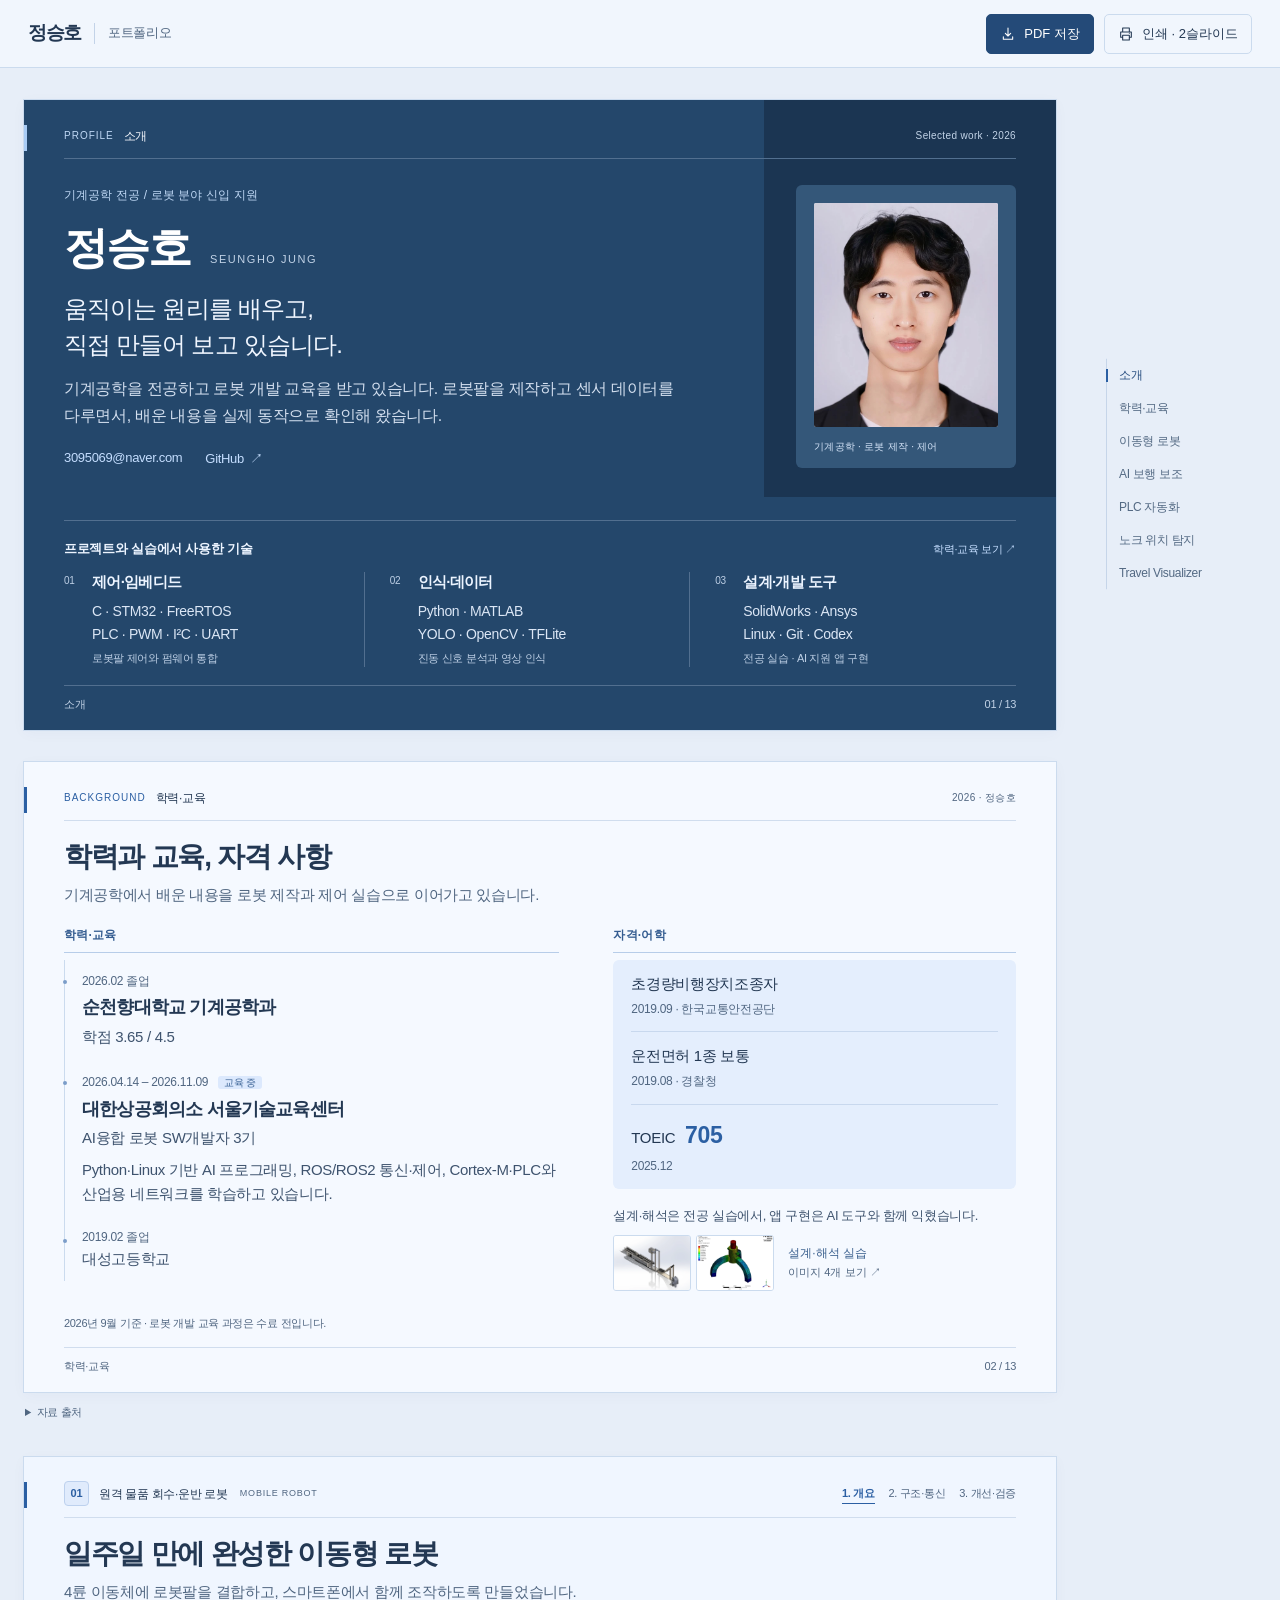
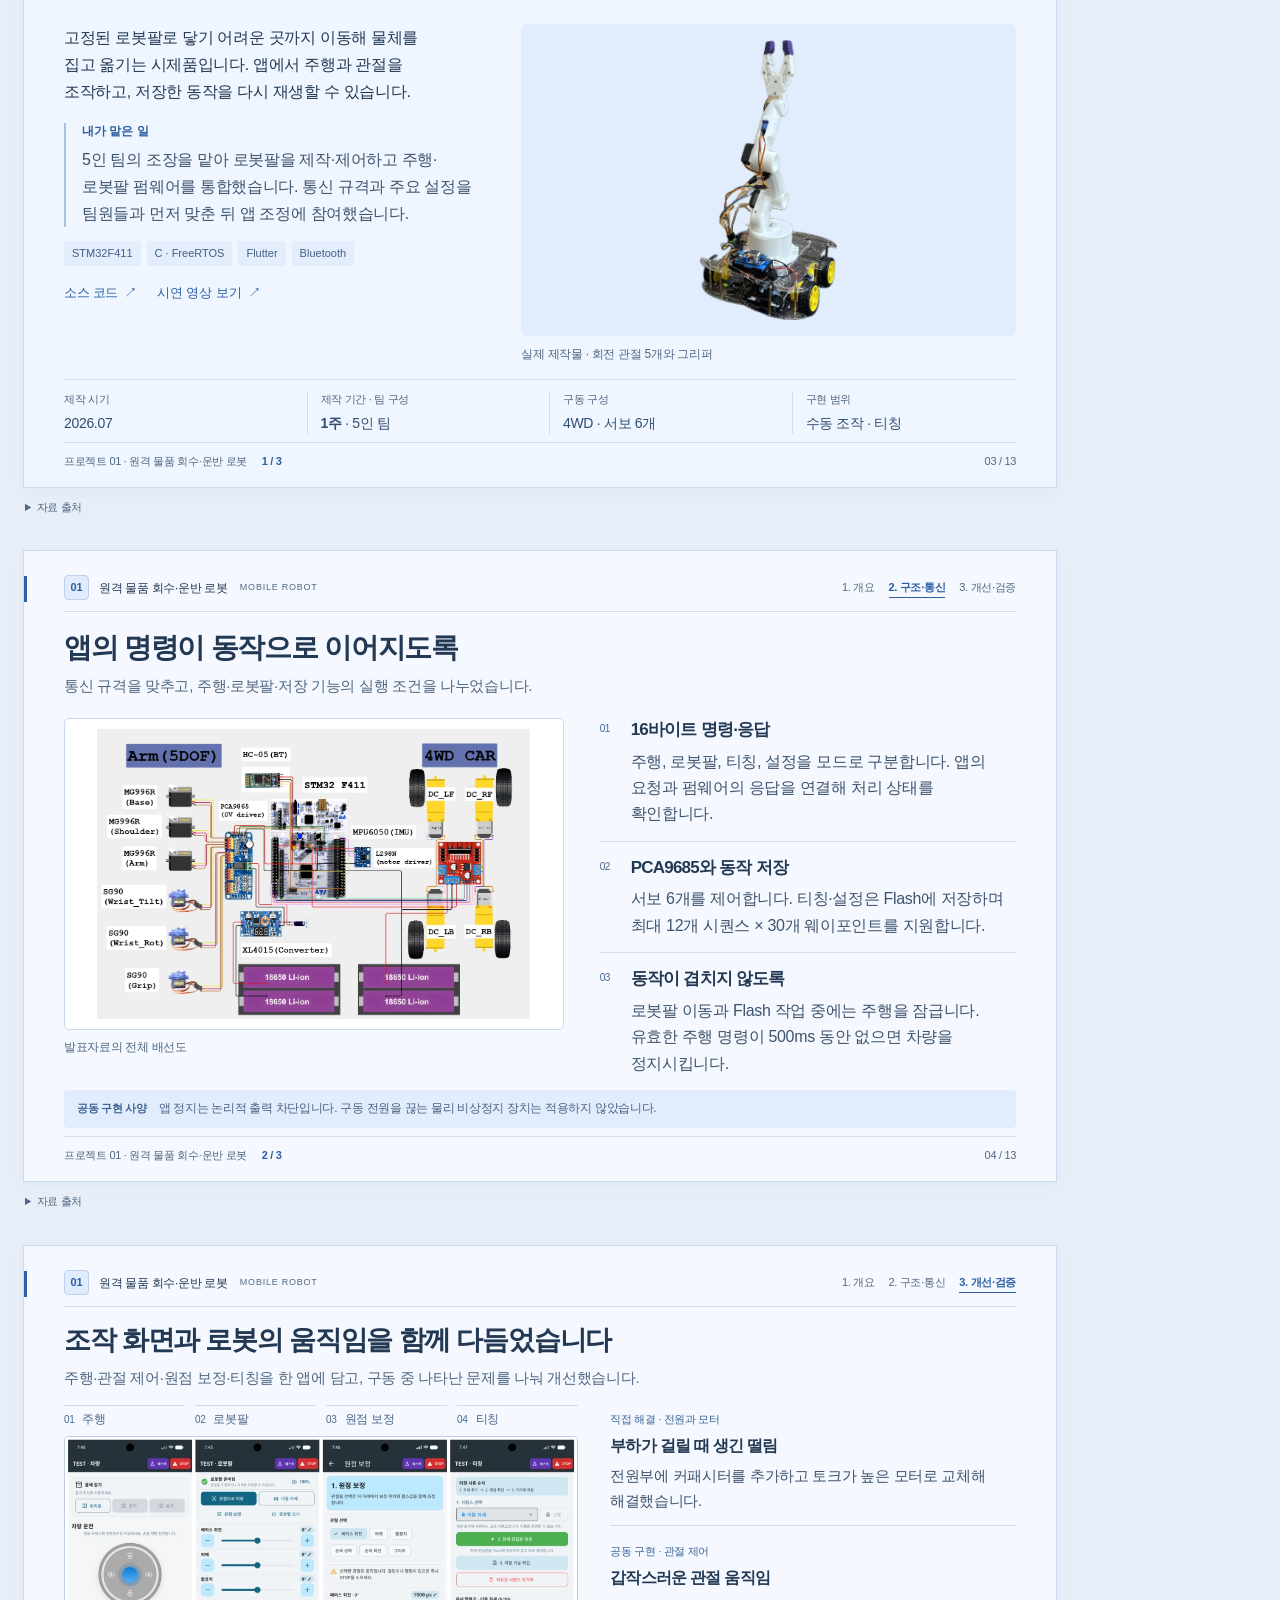
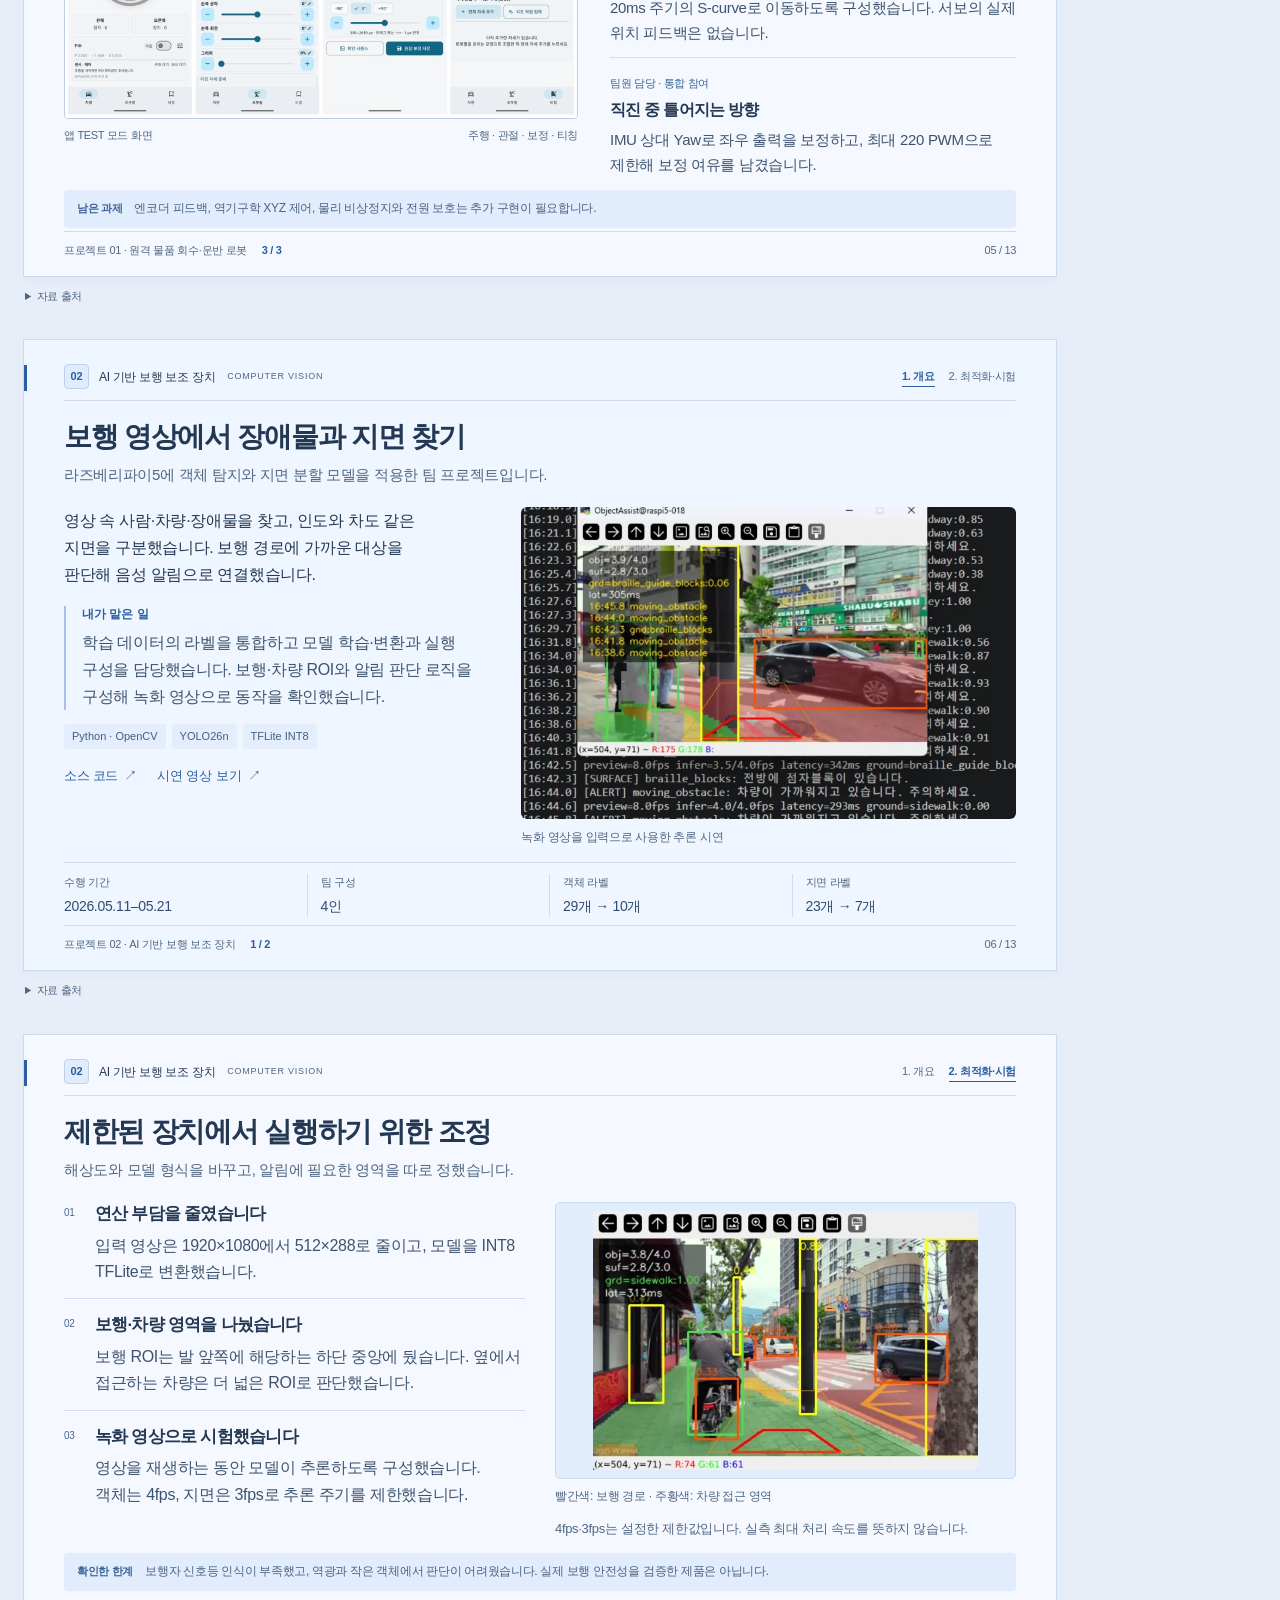
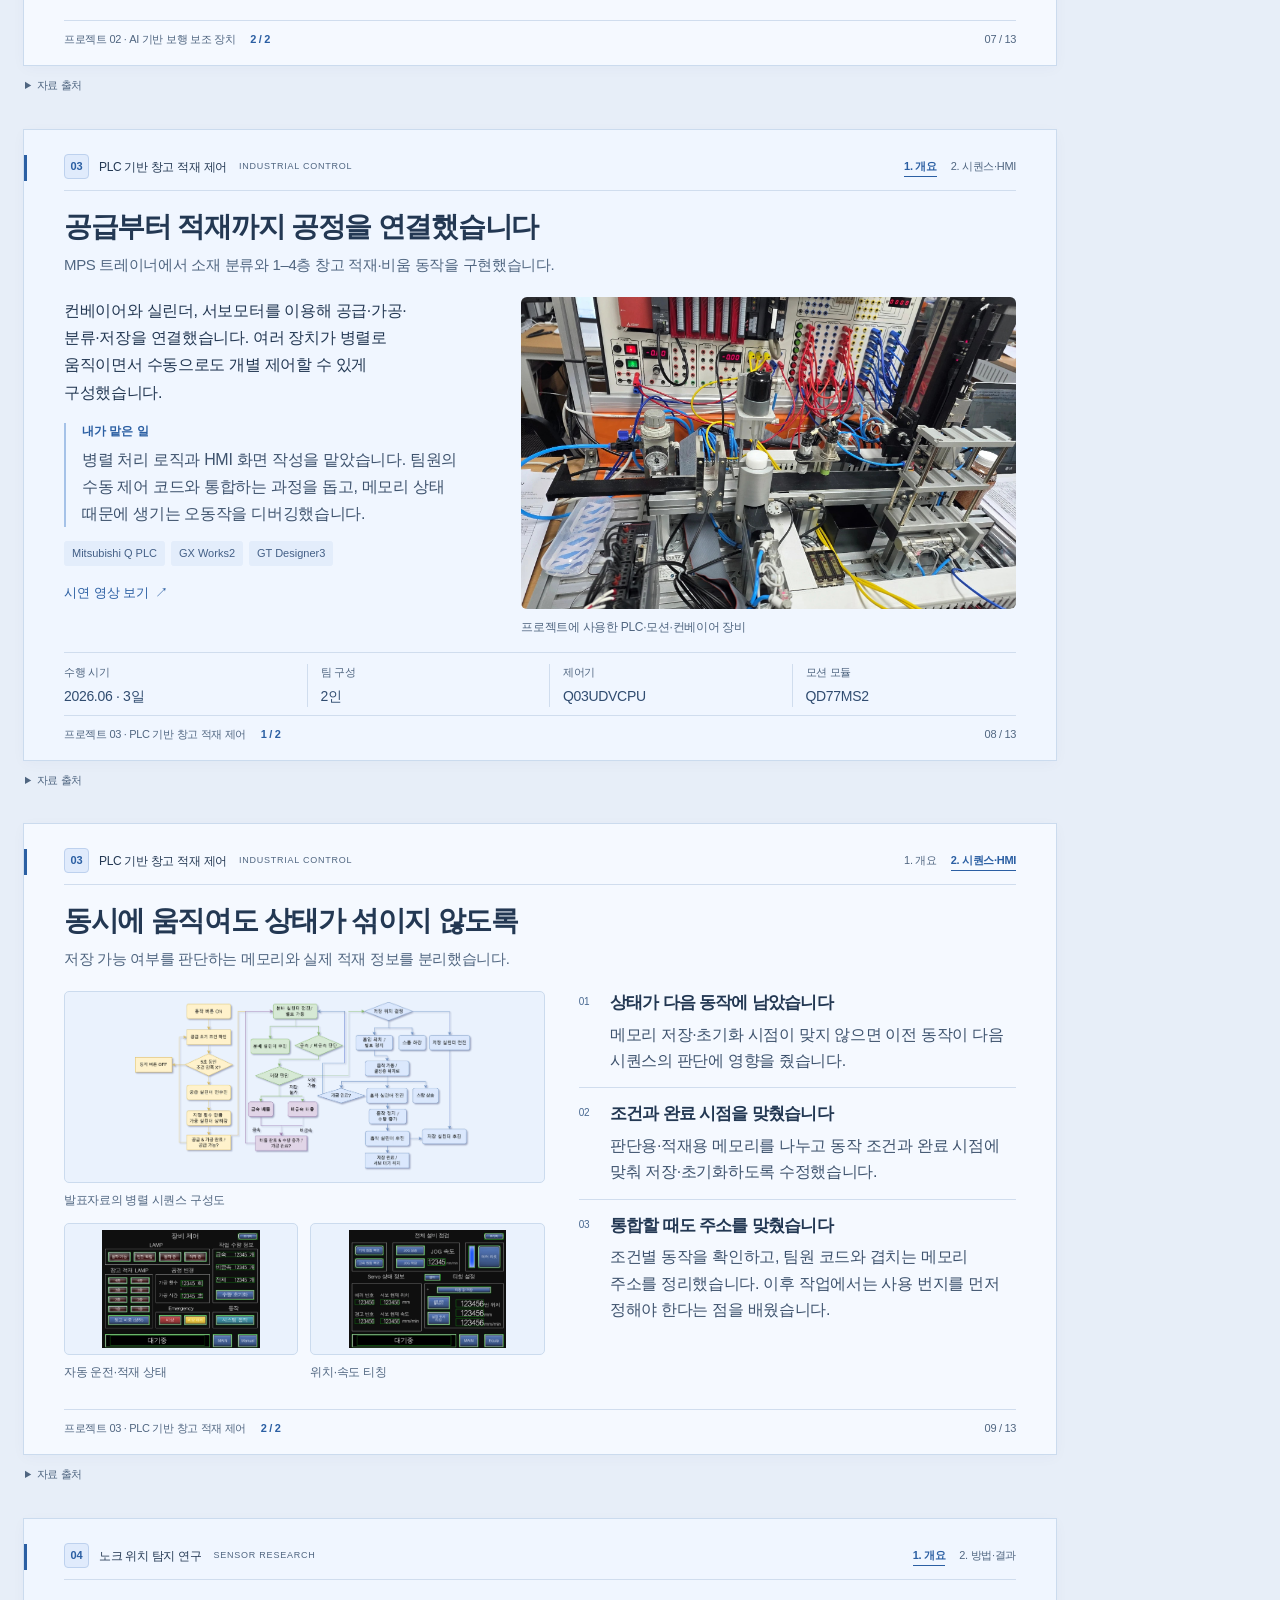
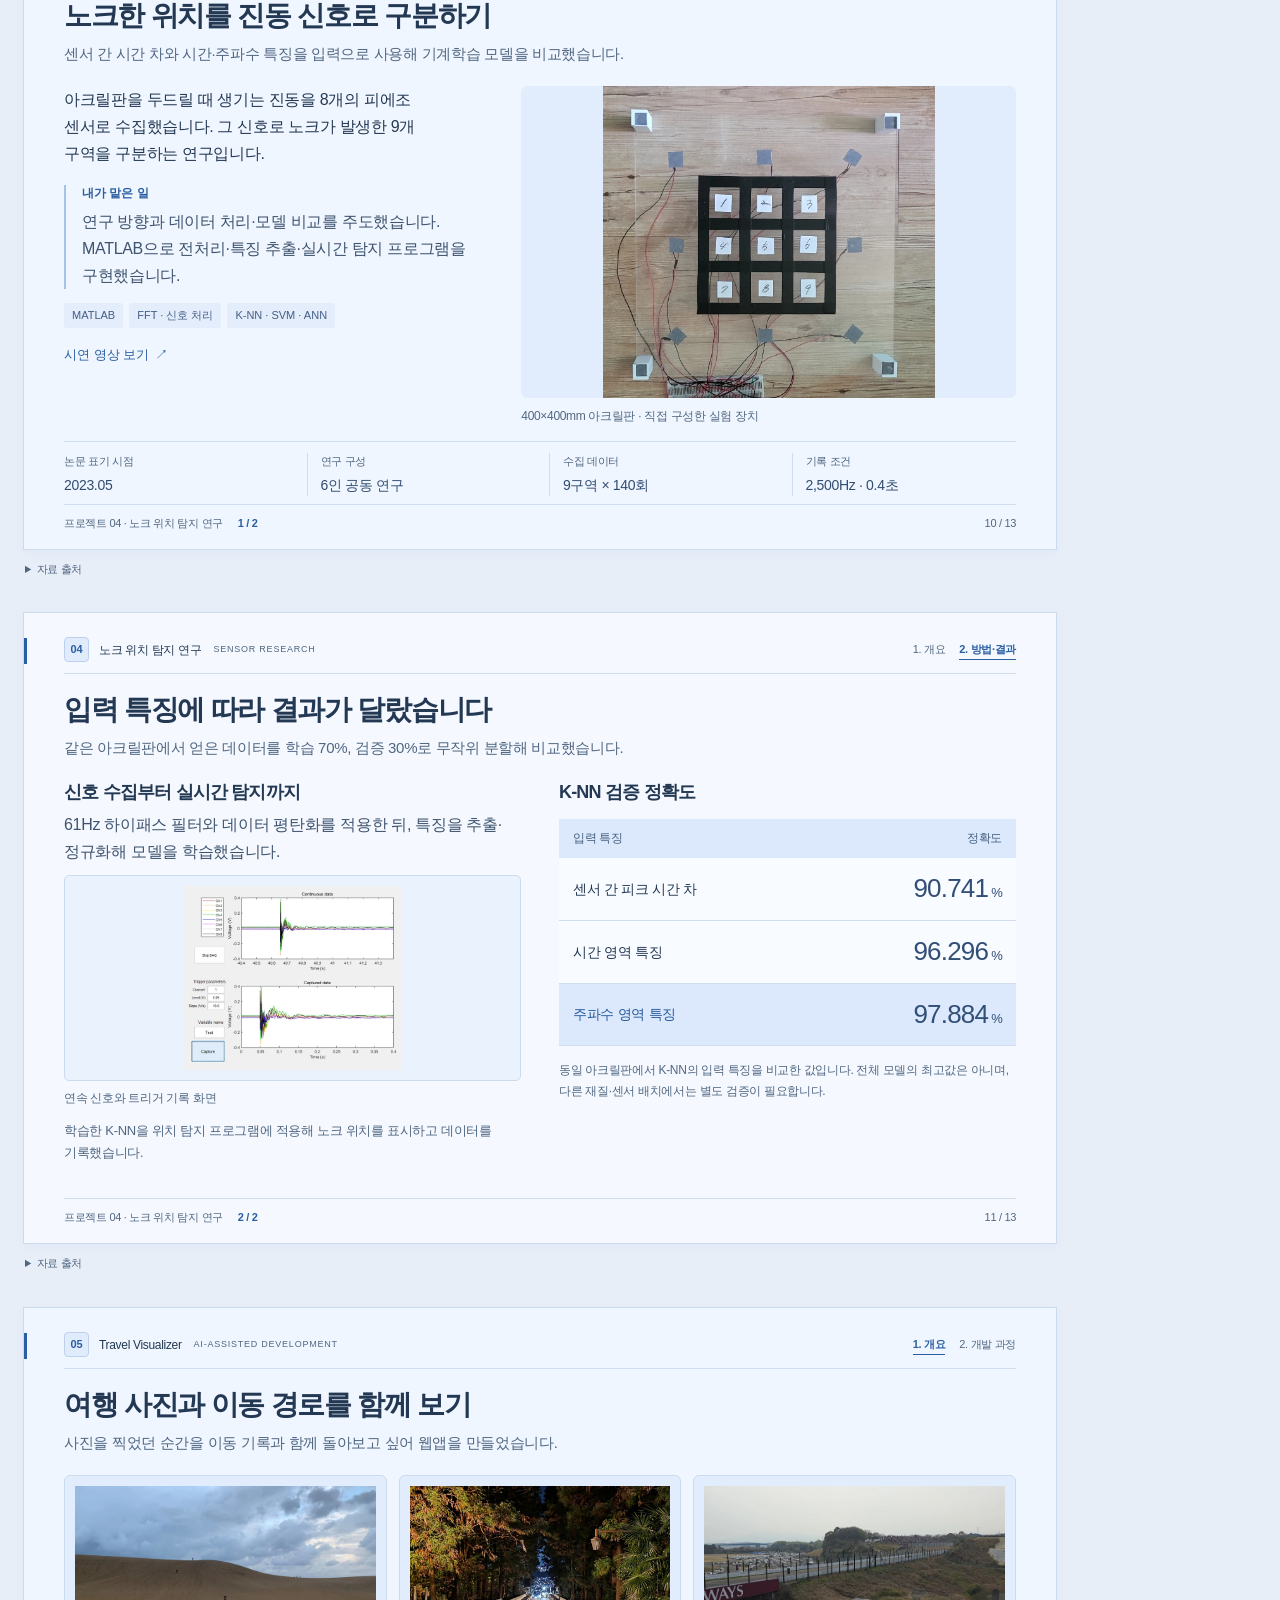
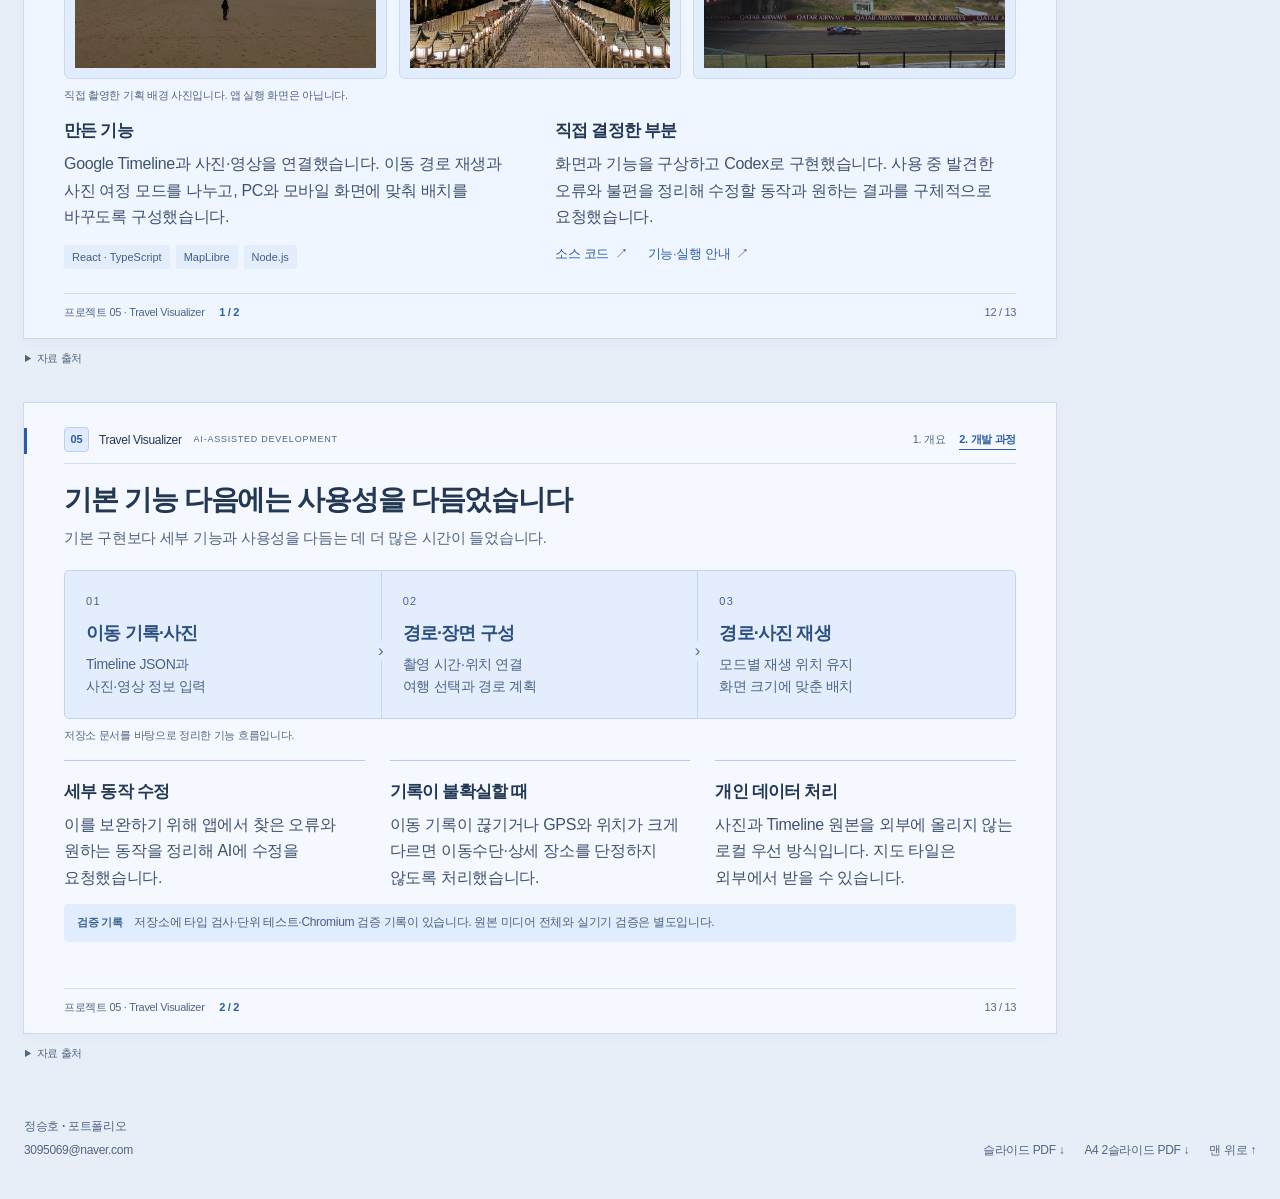
==== index.html @ c25c6c1c "Publish Seungho Jung portfolio and QR assets" ====
<!DOCTYPE html>

<html lang="ko"><head><meta charset="utf-8"/><meta content="width=device-width, initial-scale=1" name="viewport"/><meta content="light" name="color-scheme"/><meta content="정승호의 개인 포트폴리오. 로봇 제작, 영상 인식, PLC 제어, 신호 분석과 웹앱 개발 경험을 담았습니다." name="description"/><title>정승호 | 포트폴리오</title><link href="styles.css" rel="stylesheet"/><style id="print-page-size">@page{size:A4 portrait;margin:0}</style><meta content="#244a78" name="theme-color"/><link rel="canonical" href="https://sditr0414.github.io/"/><meta property="og:type" content="website"/><meta property="og:title" content="정승호 | 포트폴리오"/><meta property="og:description" content="로봇 제작, 영상 인식, PLC 제어, 신호 분석과 웹앱 개발 경험을 담았습니다."/><meta property="og:url" content="https://sditr0414.github.io/"/></head><body><a class="skip-link" href="#main">본문으로 이동</a><header class="site-header no-print"><a class="brand" href="#profile"><strong>정승호</strong><span>포트폴리오</span></a><div class="header-actions"><button class="pdf-button" id="pdf-button" title="현재 디자인을 16:9 PDF로 저장" type="button"><svg aria-hidden="true" viewbox="0 0 24 24"><path d="M12 3v12m-4-4 4 4 4-4M5 16v4h14v-4"></path></svg><span>PDF 저장</span></button><button class="print-button" id="print-button"><svg aria-hidden="true" viewbox="0 0 24 24"><path d="M7 8V3h10v5M7 17H4V9h16v8h-3M7 14h10v7H7zM17 11h.01"></path></svg><span>인쇄<span class="print-label"> · 2슬라이드</span></span></button><button aria-controls="project-nav" aria-expanded="false" id="nav-toggle">목차<svg aria-hidden="true" viewbox="0 0 24 24"><path d="M7 6h14M7 12h14M7 18h14M3 6h.01M3 12h.01M3 18h.01"></path></svg></button></div></header><div aria-live="polite" class="mobile-context no-print"><span id="mobile-current">소개 · 정승호</span><span id="mobile-count">01 / 13</span></div><div class="page-layout"><main id="main"><section class="page-shell" data-page="1"><article aria-labelledby="profile-title" class="slide cover" data-category="PROFILE" data-project="profile" data-title="소개" id="profile"><div class="slide-top"><span class="project-identity"><b>PROFILE</b><span>소개</span></span><span class="edition">Selected work · 2026</span></div><div class="slide-body">
<div class="hero-grid"><div class="hero-copy"><p class="intro-label">기계공학 전공 / 로봇 분야 신입 지원</p><h1 id="profile-title">정승호<span class="name-english">SEUNGHO JUNG</span></h1><p class="hero-line">움직이는 원리를 배우고,<br/>직접 만들어 보고 있습니다.</p><p class="hero-description">기계공학을 전공하고 로봇 개발 교육을 받고 있습니다. 로봇팔을 제작하고 센서 데이터를 다루면서, 배운 내용을 실제 동작으로 확인해 왔습니다.</p><div class="contact-links"><a href="mailto:3095069@naver.com">3095069@naver.com</a><a class="text-link" href="https://github.com/sditr0414" rel="noopener noreferrer" target="_blank">GitHub <span aria-hidden="true">↗</span></a></div></div><figure class="portrait"><img alt="정승호 프로필 사진" src="assets/profile.jpg"/><figcaption>기계공학 · 로봇 제작 · 제어</figcaption></figure></div>
<div class="skills-band"><div class="skills-heading"><h2>프로젝트와 실습에서 사용한 기술</h2><a class="text-link" href="#resume">학력·교육 보기 ↗</a></div><div class="skill-grid"><section><span aria-hidden="true" class="skill-index">01</span><h3>제어·임베디드</h3><p>C · STM32 · FreeRTOS<br/>PLC · PWM · I²C · UART</p><small>로봇팔 제어와 펌웨어 통합</small></section><section><span aria-hidden="true" class="skill-index">02</span><h3>인식·데이터</h3><p>Python · MATLAB<br/>YOLO · OpenCV · TFLite</p><small>진동 신호 분석과 영상 인식</small></section><section><span aria-hidden="true" class="skill-index">03</span><h3>설계·개발 도구</h3><p>SolidWorks · Ansys<br/>Linux · Git · Codex</p><small>전공 실습 · AI 지원 앱 구현</small></section></div></div>
</div><footer aria-label="페이지 정보" class="slide-footer"><span>소개</span><span class="slide-count">01 / 13</span></footer></article></section><section class="page-shell" data-page="2"><article aria-labelledby="resume-title" class="slide resume-slide" data-category="BACKGROUND" data-project="resume" data-title="학력·교육" id="resume"><div class="slide-top"><span class="project-identity"><b>BACKGROUND</b><span>학력·교육</span></span><span class="edition">2026 · 정승호</span></div><header class="slide-header"><h2 id="resume-title">학력과 교육, 자격 사항</h2><p class="deck">기계공학에서 배운 내용을 로봇 제작과 제어 실습으로 이어가고 있습니다.</p></header><div class="slide-body">
<div class="resume-grid"><section><h3 class="section-label">학력·교육</h3><div class="resume-entry timeline-entry"><time>2026.02 졸업</time><h4>순천향대학교 기계공학과</h4><p>학점 3.65 / 4.5</p></div><div class="resume-entry timeline-entry"><time>2026.04.14 – 2026.11.09 <span class="status-pill">교육 중</span></time><h4>대한상공회의소 서울기술교육센터</h4><p>AI융합 로봇 SW개발자 3기</p><p class="resume-sub">Python·Linux 기반 AI 프로그래밍, ROS/ROS2 통신·제어, Cortex-M·PLC와 산업용 네트워크를 학습하고 있습니다.</p></div><div class="resume-entry compact-entry timeline-entry"><time>2019.02 졸업</time><p>대성고등학교</p></div></section><section><h3 class="section-label">자격·어학</h3><dl class="credential-list"><div><dt>초경량비행장치조종자</dt><dd>2019.09 · 한국교통안전공단</dd></div><div><dt>운전면허 1종 보통</dt><dd>2019.08 · 경찰청</dd></div><div><dt>TOEIC <strong>705</strong></dt><dd>2025.12</dd></div></dl><div class="resume-tools"><p>설계·해석은 전공 실습에서, 앱 구현은 AI 도구와 함께 익혔습니다.</p><button class="text-link coursework-link" data-gallery="cad"><span aria-hidden="true" class="coursework-thumbs"><img alt="" src="assets/cad-assembly.webp"/><img alt="" src="assets/cae-structure.webp"/></span><span>설계·해석 실습<br/><small>이미지 4개 보기 ↗</small></span></button></div></section></div><p class="resume-note">2026년 9월 기준 · 로봇 개발 교육 과정은 수료 전입니다.</p>
</div><footer aria-label="페이지 정보" class="slide-footer"><span>학력·교육</span><span class="slide-count">02 / 13</span></footer></article></section><details class="source-notes no-print"><summary>자료 출처</summary><div class="evidence">내용 출처 · 첨부 이력서 2쪽, 프로젝트 자료 및 본인 문답. 공개용 페이지에는 주소·생년월일·전화번호를 싣지 않았습니다.</div></details><section class="page-shell" data-page="3"><article aria-labelledby="robot-title" class="slide project-opening" data-category="MOBILE ROBOT" data-project="robot" data-project-no="01" data-title="원격 물품 회수·운반 로봇" id="robot"><div class="slide-top"><span class="project-identity"><b aria-label="프로젝트 01" class="project-number">01</b><span>원격 물품 회수·운반 로봇</span><span class="category">MOBILE ROBOT</span></span><nav aria-label="원격 물품 회수·운반 로봇 상세 페이지" class="stage-nav"><a aria-current="step" class="current" href="#robot">1. 개요</a><a class="" href="#robot-system">2. 구조·통신</a><a class="" href="#robot-detail">3. 개선·검증</a></nav></div><header class="slide-header"><h2 id="robot-title">일주일 만에 완성한 이동형 로봇</h2><p class="deck">4륜 이동체에 로봇팔을 결합하고, 스마트폰에서 함께 조작하도록 만들었습니다.</p></header><div class="slide-body">
<div class="split overview"><div class="overview-copy"><p class="summary">고정된 로봇팔로 닿기 어려운 곳까지 이동해 물체를 집고 옮기는 시제품입니다. 앱에서 주행과 관절을 조작하고, 저장한 동작을 다시 재생할 수 있습니다.</p><div class="role-block contribution"><h3>내가 맡은 일</h3><p>5인 팀의 조장을 맡아 로봇팔을 제작·제어하고 주행·로봇팔 펌웨어를 통합했습니다. 통신 규격과 주요 설정을 팀원들과 먼저 맞춘 뒤 앱 조정에 참여했습니다.</p></div><div class="tags"><span>STM32F411</span><span>C · FreeRTOS</span><span>Flutter</span><span>Bluetooth</span></div><div class="project-actions"><a class="text-link" href="https://github.com/sditr0414/mobile-retrieval-robot" rel="noopener noreferrer" target="_blank">소스 코드 <span aria-hidden="true">↗</span></a><button class="text-link" data-title="물품 회수 시연 · 무음" data-video="assets/robot-demo.mp4">시연 영상 보기 <span aria-hidden="true">↗</span></button></div></div><figure class="main-figure robot-figure figure-board"><button aria-label="직접 제작한 4륜 이동형 로봇팔 크게 보기" class="image-open" data-caption="실제 제작물 · 회전 관절 5개와 그리퍼" data-image="assets/robot-cutout.webp"><img alt="직접 제작한 4륜 이동형 로봇팔" decoding="async" src="assets/robot-cutout.webp"/></button><figcaption>실제 제작물 · 회전 관절 5개와 그리퍼</figcaption></figure></div><dl class="specs"><div><dt>제작 시기</dt><dd>2026.07</dd></div><div><dt>제작 기간 · 팀 구성</dt><dd><strong>1주</strong> · 5인 팀</dd></div><div><dt>구동 구성</dt><dd>4WD · 서보 6개</dd></div><div><dt>구현 범위</dt><dd>수동 조작 · 티칭</dd></div></dl>
</div><footer aria-label="페이지 정보" class="slide-footer"><span>프로젝트 01 · 원격 물품 회수·운반 로봇 <span class="part-number">1 / 3</span></span><span class="slide-count">03 / 13</span></footer></article></section><details class="source-notes no-print"><summary>자료 출처</summary><div class="evidence">자료 · 임베디드 발표자료의 역할·구성 설명, 본인 문답, <a class="text-link" href="https://github.com/sditr0414/mobile-retrieval-robot" rel="noopener noreferrer" target="_blank">저장소 <span aria-hidden="true">↗</span></a>. 이후 정리된 기능은 다음 페이지에서 공동 구현 사양으로 구분했습니다.</div></details><section class="page-shell" data-page="4"><article aria-labelledby="robot-system-title" class="slide" data-category="MOBILE ROBOT" data-project="robot" data-title="원격 물품 회수·운반 로봇" id="robot-system"><div class="slide-top"><span class="project-identity"><b aria-label="프로젝트 01" class="project-number">01</b><span>원격 물품 회수·운반 로봇</span><span class="category">MOBILE ROBOT</span></span><nav aria-label="원격 물품 회수·운반 로봇 상세 페이지" class="stage-nav"><a class="" href="#robot">1. 개요</a><a aria-current="step" class="current" href="#robot-system">2. 구조·통신</a><a class="" href="#robot-detail">3. 개선·검증</a></nav></div><header class="slide-header"><h2 id="robot-system-title">앱의 명령이 동작으로 이어지도록</h2><p class="deck">통신 규격을 맞추고, 주행·로봇팔·저장 기능의 실행 조건을 나누었습니다.</p></header><div class="slide-body">
<div class="split system-layout"><figure class="system-figure figure-board"><button aria-label="전체 제어 시스템과 전원 배선 크게 보기" class="image-open" data-caption="발표자료의 전체 배선도" data-image="assets/robot-wiring.webp"><img alt="전체 제어 시스템과 전원 배선" decoding="async" src="assets/robot-wiring.webp"/></button><figcaption>발표자료의 전체 배선도</figcaption></figure><div class="text-stack"><section data-step="01"><h3>16바이트 명령·응답</h3><p>주행, 로봇팔, 티칭, 설정을 모드로 구분합니다. 앱의 요청과 펌웨어의 응답을 연결해 처리 상태를 확인합니다.</p></section><section data-step="02"><h3>PCA9685와 동작 저장</h3><p>서보 6개를 제어합니다. 티칭·설정은 Flash에 저장하며 최대 12개 시퀀스 × 30개 웨이포인트를 지원합니다.</p></section><section data-step="03"><h3>동작이 겹치지 않도록</h3><p>로봇팔 이동과 Flash 작업 중에는 주행을 잠급니다. 유효한 주행 명령이 500ms 동안 없으면 차량을 정지시킵니다.</p></section></div></div><div class="note-band"><b>공동 구현 사양</b><p>앱 정지는 논리적 출력 차단입니다. 구동 전원을 끊는 물리 비상정지 장치는 적용하지 않았습니다.</p></div>
</div><footer aria-label="페이지 정보" class="slide-footer"><span>프로젝트 01 · 원격 물품 회수·운반 로봇 <span class="part-number">2 / 3</span></span><span class="slide-count">04 / 13</span></footer></article></section><details class="source-notes no-print"><summary>자료 출처</summary><div class="evidence">자료 · <a class="text-link" href="https://github.com/sditr0414/mobile-retrieval-robot/blob/main/PROJECT_SUMMARY.md" rel="noopener noreferrer" target="_blank">시스템 요약 <span aria-hidden="true">↗</span></a>, <a class="text-link" href="https://github.com/sditr0414/mobile-retrieval-robot/blob/main/docs/protocol/bluetooth-protocol.md" rel="noopener noreferrer" target="_blank">통신 규격 <span aria-hidden="true">↗</span></a>. 저장소에 정리된 최종 공동 사양입니다.</div></details><section class="page-shell" data-page="5"><article aria-labelledby="robot-detail-title" class="slide robot-detail-slide app-detail-slide" data-category="MOBILE ROBOT" data-project="robot" data-title="원격 물품 회수·운반 로봇" id="robot-detail"><div class="slide-top"><span class="project-identity"><b aria-label="프로젝트 01" class="project-number">01</b><span>원격 물품 회수·운반 로봇</span><span class="category">MOBILE ROBOT</span></span><nav aria-label="원격 물품 회수·운반 로봇 상세 페이지" class="stage-nav"><a class="" href="#robot">1. 개요</a><a class="" href="#robot-system">2. 구조·통신</a><a aria-current="step" class="current" href="#robot-detail">3. 개선·검증</a></nav></div><header class="slide-header"><h2 id="robot-detail-title">조작 화면과 로봇의 움직임을 함께 다듬었습니다</h2><p class="deck">주행·관절 제어·원점 보정·티칭을 한 앱에 담고, 구동 중 나타난 문제를 나눠 개선했습니다.</p></header><div class="slide-body"><div class="app-case-layout">
<figure class="app-showcase">
<div aria-label="화면 순서" class="screen-labels"><span><b>01</b> 주행</span><span><b>02</b> 로봇팔</span><span><b>03</b> 원점 보정</span><span><b>04</b> 티칭</span></div>
<button aria-label="주행·로봇팔·원점 보정·티칭 네 화면 크게 보기" class="image-open" data-caption="사용자가 제공한 앱 TEST 모드 화면 · 주행, 로봇팔, 원점 보정, 티칭" data-image="assets/robot-app-four-screens.png"><img alt="로봇 제어 앱의 네 화면: 주행 조이스틱, 관절별 제어, 원점 보정, 티칭 시퀀스" decoding="async" height="508" src="assets/robot-app-four-screens.png" width="924"/></button>
<figcaption><span>앱 TEST 모드 화면</span><span>주행 · 관절 · 보정 · 티칭</span></figcaption>
</figure>
<div class="app-cases">
<section><span class="case-label">직접 해결 · 전원과 모터</span><h3>부하가 걸릴 때 생긴 떨림</h3><p>전원부에 커패시터를 추가하고 토크가 높은 모터로 교체해 해결했습니다.</p></section>
<section><span class="case-label">공동 구현 · 관절 제어</span><h3>갑작스러운 관절 움직임</h3><p>20ms 주기의 S-curve로 이동하도록 구성했습니다. 서보의 실제 위치 피드백은 없습니다.</p></section>
<section><span class="case-label">팀원 담당 · 통합 참여</span><h3>직진 중 틀어지는 방향</h3><p>IMU 상대 Yaw로 좌우 출력을 보정하고, 최대 220 PWM으로 제한해 보정 여유를 남겼습니다.</p></section>
</div></div>
<div class="note-band"><b>남은 과제</b><p>엔코더 피드백, 역기구학 XYZ 제어, 물리 비상정지와 전원 보호는 추가 구현이 필요합니다.</p></div></div><footer aria-label="페이지 정보" class="slide-footer"><span>프로젝트 01 · 원격 물품 회수·운반 로봇 <span class="part-number">3 / 3</span></span><span class="slide-count">05 / 13</span></footer></article></section><details class="source-notes no-print"><summary>자료 출처</summary><div class="evidence">자료 · 임베디드 발표자료의 앱·서보·PID 설명, 본인 문제 해결 문답. 반복 측정에 따른 개선율은 제시하지 않았습니다. · 앱 화면은 사용자가 새로 제공한 TEST 모드 캡처입니다. 하드웨어 동작 시험 결과를 보여주는 이미지는 아닙니다.</div></details><section class="page-shell" data-page="6"><article aria-labelledby="vision-title" class="slide project-opening" data-category="COMPUTER VISION" data-project="vision" data-project-no="02" data-title="AI 기반 보행 보조 장치" id="vision"><div class="slide-top"><span class="project-identity"><b aria-label="프로젝트 02" class="project-number">02</b><span>AI 기반 보행 보조 장치</span><span class="category">COMPUTER VISION</span></span><nav aria-label="AI 기반 보행 보조 장치 상세 페이지" class="stage-nav"><a aria-current="step" class="current" href="#vision">1. 개요</a><a class="" href="#vision-detail">2. 최적화·시험</a></nav></div><header class="slide-header"><h2 id="vision-title">보행 영상에서 장애물과 지면 찾기</h2><p class="deck">라즈베리파이5에 객체 탐지와 지면 분할 모델을 적용한 팀 프로젝트입니다.</p></header><div class="slide-body">
<div class="split overview"><div class="overview-copy"><p class="summary">영상 속 사람·차량·장애물을 찾고, 인도와 차도 같은 지면을 구분했습니다. 보행 경로에 가까운 대상을 판단해 음성 알림으로 연결했습니다.</p><div class="role-block contribution"><h3>내가 맡은 일</h3><p>학습 데이터의 라벨을 통합하고 모델 학습·변환과 실행 구성을 담당했습니다. 보행·차량 ROI와 알림 판단 로직을 구성해 녹화 영상으로 동작을 확인했습니다.</p></div><div class="tags"><span>Python · OpenCV</span><span>YOLO26n</span><span>TFLite INT8</span></div><div class="project-actions"><a class="text-link" href="https://github.com/sditr0414/GreenLight" rel="noopener noreferrer" target="_blank">소스 코드 <span aria-hidden="true">↗</span></a><button class="text-link" data-title="영상 추론 시연 · 무음" data-video="assets/vision-demo.mp4">시연 영상 보기 <span aria-hidden="true">↗</span></button></div></div><figure class="main-figure vision-figure figure-board"><button aria-label="객체와 지면을 함께 표시한 실제 영상 추론 화면 크게 보기" class="image-open" data-caption="녹화 영상을 입력으로 사용한 추론 시연" data-image="assets/vision-demo.webp"><img alt="객체와 지면을 함께 표시한 실제 영상 추론 화면" decoding="async" src="assets/vision-demo.jpg"/></button><figcaption>녹화 영상을 입력으로 사용한 추론 시연</figcaption></figure></div><dl class="specs"><div><dt>수행 기간</dt><dd>2026.05.11–05.21</dd></div><div><dt>팀 구성</dt><dd>4인</dd></div><div><dt>객체 라벨</dt><dd>29개 → 10개</dd></div><div><dt>지면 라벨</dt><dd>23개 → 7개</dd></div></dl>
</div><footer aria-label="페이지 정보" class="slide-footer"><span>프로젝트 02 · AI 기반 보행 보조 장치 <span class="part-number">1 / 2</span></span><span class="slide-count">06 / 13</span></footer></article></section><details class="source-notes no-print"><summary>자료 출처</summary><div class="evidence">자료 · AI융합로봇 결과보고서의 개인 업무·시연 화면, 본인 문답. 발표 당시 두 모델 구성을 기준으로 설명합니다.</div></details><section class="page-shell" data-page="7"><article aria-labelledby="vision-detail-title" class="slide" data-category="COMPUTER VISION" data-project="vision" data-title="AI 기반 보행 보조 장치" id="vision-detail"><div class="slide-top"><span class="project-identity"><b aria-label="프로젝트 02" class="project-number">02</b><span>AI 기반 보행 보조 장치</span><span class="category">COMPUTER VISION</span></span><nav aria-label="AI 기반 보행 보조 장치 상세 페이지" class="stage-nav"><a class="" href="#vision">1. 개요</a><a aria-current="step" class="current" href="#vision-detail">2. 최적화·시험</a></nav></div><header class="slide-header"><h2 id="vision-detail-title">제한된 장치에서 실행하기 위한 조정</h2><p class="deck">해상도와 모델 형식을 바꾸고, 알림에 필요한 영역을 따로 정했습니다.</p></header><div class="slide-body">
<div class="split"><div class="text-stack"><section data-step="01"><h3>연산 부담을 줄였습니다</h3><p>입력 영상은 1920×1080에서 512×288로 줄이고, 모델을 INT8 TFLite로 변환했습니다.</p></section><section data-step="02"><h3>보행·차량 영역을 나눴습니다</h3><p>보행 ROI는 발 앞쪽에 해당하는 하단 중앙에 뒀습니다. 옆에서 접근하는 차량은 더 넓은 ROI로 판단했습니다.</p></section><section data-step="03"><h3>녹화 영상으로 시험했습니다</h3><p>영상을 재생하는 동안 모델이 추론하도록 구성했습니다. 객체는 4fps, 지면은 3fps로 추론 주기를 제한했습니다.</p></section></div><div><figure class="roi-figure figure-board"><button aria-label="보행 영역과 차량 영역을 나눠 표시한 ROI 크게 보기" class="image-open" data-caption="빨간색: 보행 경로 · 주황색: 차량 접근 영역" data-image="assets/vision-roi.webp"><img alt="보행 영역과 차량 영역을 나눠 표시한 ROI" decoding="async" src="assets/vision-roi.webp"/></button><figcaption>빨간색: 보행 경로 · 주황색: 차량 접근 영역</figcaption></figure><p class="image-note">4fps·3fps는 설정한 제한값입니다. 실측 최대 처리 속도를 뜻하지 않습니다.</p></div></div><div class="note-band"><b>확인한 한계</b><p>보행자 신호등 인식이 부족했고, 역광과 작은 객체에서 판단이 어려웠습니다. 실제 보행 안전성을 검증한 제품은 아닙니다.</p></div>
</div><footer aria-label="페이지 정보" class="slide-footer"><span>프로젝트 02 · AI 기반 보행 보조 장치 <span class="part-number">2 / 2</span></span><span class="slide-count">07 / 13</span></footer></article></section><details class="source-notes no-print"><summary>자료 출처</summary><div class="evidence">자료 · AI융합로봇 결과보고서의 최적화·ROI·한계 설명. 약 0.3초 지연은 측정 구간이 불명확해 대표 성능에서 제외했습니다.</div></details><section class="page-shell" data-page="8"><article aria-labelledby="plc-title" class="slide project-opening" data-category="INDUSTRIAL CONTROL" data-project="plc" data-project-no="03" data-title="PLC 기반 창고 적재 제어" id="plc"><div class="slide-top"><span class="project-identity"><b aria-label="프로젝트 03" class="project-number">03</b><span>PLC 기반 창고 적재 제어</span><span class="category">INDUSTRIAL CONTROL</span></span><nav aria-label="PLC 기반 창고 적재 제어 상세 페이지" class="stage-nav"><a aria-current="step" class="current" href="#plc">1. 개요</a><a class="" href="#plc-detail">2. 시퀀스·HMI</a></nav></div><header class="slide-header"><h2 id="plc-title">공급부터 적재까지 공정을 연결했습니다</h2><p class="deck">MPS 트레이너에서 소재 분류와 1–4층 창고 적재·비움 동작을 구현했습니다.</p></header><div class="slide-body">
<div class="split overview"><div class="overview-copy"><p class="summary">컨베이어와 실린더, 서보모터를 이용해 공급·가공·분류·저장을 연결했습니다. 여러 장치가 병렬로 움직이면서 수동으로도 개별 제어할 수 있게 구성했습니다.</p><div class="role-block contribution"><h3>내가 맡은 일</h3><p>병렬 처리 로직과 HMI 화면 작성을 맡았습니다. 팀원의 수동 제어 코드와 통합하는 과정을 돕고, 메모리 상태 때문에 생기는 오동작을 디버깅했습니다.</p></div><div class="tags"><span>Mitsubishi Q PLC</span><span>GX Works2</span><span>GT Designer3</span></div><div class="project-actions"><button class="text-link" data-title="설비 동작 시연 · 무음" data-video="assets/plc-demo.mp4">시연 영상 보기 <span aria-hidden="true">↗</span></button></div></div><figure class="main-figure plc-figure figure-board"><button aria-label="PLC와 서보 컨베이어 실습 장비 크게 보기" class="image-open" data-caption="프로젝트에 사용한 PLC·모션·컨베이어 장비" data-image="assets/plc-hardware.webp"><img alt="PLC와 서보 컨베이어 실습 장비" decoding="async" src="assets/plc-hardware.jpg"/></button><figcaption>프로젝트에 사용한 PLC·모션·컨베이어 장비</figcaption></figure></div><dl class="specs"><div><dt>수행 시기</dt><dd>2026.06 · 3일</dd></div><div><dt>팀 구성</dt><dd>2인</dd></div><div><dt>제어기</dt><dd>Q03UDVCPU</dd></div><div><dt>모션 모듈</dt><dd>QD77MS2</dd></div></dl>
</div><footer aria-label="페이지 정보" class="slide-footer"><span>프로젝트 03 · PLC 기반 창고 적재 제어 <span class="part-number">1 / 2</span></span><span class="slide-count">08 / 13</span></footer></article></section><details class="source-notes no-print"><summary>자료 출처</summary><div class="evidence">자료 · 최종_PJ.pptx, 본인 역할 문답. 월 표기는 HMI의 2026.06 기록 기준이며 정확한 시작·종료일은 미확인입니다.</div></details><section class="page-shell" data-page="9"><article aria-labelledby="plc-detail-title" class="slide" data-category="INDUSTRIAL CONTROL" data-project="plc" data-title="PLC 기반 창고 적재 제어" id="plc-detail"><div class="slide-top"><span class="project-identity"><b aria-label="프로젝트 03" class="project-number">03</b><span>PLC 기반 창고 적재 제어</span><span class="category">INDUSTRIAL CONTROL</span></span><nav aria-label="PLC 기반 창고 적재 제어 상세 페이지" class="stage-nav"><a class="" href="#plc">1. 개요</a><a aria-current="step" class="current" href="#plc-detail">2. 시퀀스·HMI</a></nav></div><header class="slide-header"><h2 id="plc-detail-title">동시에 움직여도 상태가 섞이지 않도록</h2><p class="deck">저장 가능 여부를 판단하는 메모리와 실제 적재 정보를 분리했습니다.</p></header><div class="slide-body">
<div class="split plc-layout"><div><figure class="sequence-figure figure-board"><button aria-label="병렬 시퀀스의 저장 판단과 적재 동작 구성도 크게 보기" class="image-open" data-caption="발표자료의 병렬 시퀀스 구성도" data-image="assets/plc-sequence.webp"><img alt="병렬 시퀀스의 저장 판단과 적재 동작 구성도" decoding="async" src="assets/plc-sequence.webp"/></button><figcaption>발표자료의 병렬 시퀀스 구성도</figcaption></figure><div class="hmi-pair"><figure class="figure-board"><button aria-label="자동 운전 HMI 크게 보기" class="image-open" data-caption="자동 운전·적재 상태" data-image="assets/plc-auto.webp"><img alt="자동 운전 HMI" decoding="async" src="assets/plc-auto.webp"/></button><figcaption>자동 운전·적재 상태</figcaption></figure><figure class="figure-board"><button aria-label="서보 티칭 HMI 크게 보기" class="image-open" data-caption="위치·속도 티칭" data-image="assets/plc-teaching.webp"><img alt="서보 티칭 HMI" decoding="async" src="assets/plc-teaching.webp"/></button><figcaption>위치·속도 티칭</figcaption></figure></div></div><div class="text-stack"><section data-step="01"><h3>상태가 다음 동작에 남았습니다</h3><p>메모리 저장·초기화 시점이 맞지 않으면 이전 동작이 다음 시퀀스의 판단에 영향을 줬습니다.</p></section><section data-step="02"><h3>조건과 완료 시점을 맞췄습니다</h3><p>판단용·적재용 메모리를 나누고 동작 조건과 완료 시점에 맞춰 저장·초기화하도록 수정했습니다.</p></section><section data-step="03"><h3>통합할 때도 주소를 맞췄습니다</h3><p>조건별 동작을 확인하고, 팀원 코드와 겹치는 메모리 주소를 정리했습니다. 이후 작업에서는 사용 번지를 먼저 정해야 한다는 점을 배웠습니다.</p></section></div></div>
</div><footer aria-label="페이지 정보" class="slide-footer"><span>프로젝트 03 · PLC 기반 창고 적재 제어 <span class="part-number">2 / 2</span></span><span class="slide-count">09 / 13</span></footer></article></section><details class="source-notes no-print"><summary>자료 출처</summary><div class="evidence">자료 · 최종_PJ.pptx 병렬 시퀀스·문제 해결 설명과 본인 문답. PLC 소스 파일은 제공되지 않아 발표자료 기준으로 정리했습니다.</div></details><section class="page-shell" data-page="10"><article aria-labelledby="thesis-title" class="slide project-opening" data-category="SENSOR RESEARCH" data-project="thesis" data-project-no="04" data-title="노크 위치 탐지 연구" id="thesis"><div class="slide-top"><span class="project-identity"><b aria-label="프로젝트 04" class="project-number">04</b><span>노크 위치 탐지 연구</span><span class="category">SENSOR RESEARCH</span></span><nav aria-label="노크 위치 탐지 연구 상세 페이지" class="stage-nav"><a aria-current="step" class="current" href="#thesis">1. 개요</a><a class="" href="#thesis-results">2. 방법·결과</a></nav></div><header class="slide-header"><h2 id="thesis-title">노크한 위치를 진동 신호로 구분하기</h2><p class="deck">센서 간 시간 차와 시간·주파수 특징을 입력으로 사용해 기계학습 모델을 비교했습니다.</p></header><div class="slide-body">
<div class="split overview"><div class="overview-copy"><p class="summary">아크릴판을 두드릴 때 생기는 진동을 8개의 피에조 센서로 수집했습니다. 그 신호로 노크가 발생한 9개 구역을 구분하는 연구입니다.</p><div class="role-block contribution"><h3>내가 맡은 일</h3><p>연구 방향과 데이터 처리·모델 비교를 주도했습니다. MATLAB으로 전처리·특징 추출·실시간 탐지 프로그램을 구현했습니다.</p></div><div class="tags"><span>MATLAB</span><span>FFT · 신호 처리</span><span>K-NN · SVM · ANN</span></div><div class="project-actions"><button class="text-link" data-title="실시간 위치 탐지 시연 · 무음" data-video="assets/knock-demo.mp4">시연 영상 보기 <span aria-hidden="true">↗</span></button></div></div><figure class="main-figure thesis-figure figure-board"><button aria-label="피에조 센서 8개와 노크 구역 9개가 있는 실험 장치 크게 보기" class="image-open" data-caption="400×400mm 아크릴판 · 직접 구성한 실험 장치" data-image="assets/knock-rig.webp"><img alt="피에조 센서 8개와 노크 구역 9개가 있는 실험 장치" decoding="async" src="assets/knock-rig.jpg"/></button><figcaption>400×400mm 아크릴판 · 직접 구성한 실험 장치</figcaption></figure></div><dl class="specs"><div><dt>논문 표기 시점</dt><dd>2023.05</dd></div><div><dt>연구 구성</dt><dd>6인 공동 연구</dd></div><div><dt>수집 데이터</dt><dd>9구역 × 140회</dd></div><div><dt>기록 조건</dt><dd>2,500Hz · 0.4초</dd></div></dl>
</div><footer aria-label="페이지 정보" class="slide-footer"><span>프로젝트 04 · 노크 위치 탐지 연구 <span class="part-number">1 / 2</span></span><span class="slide-count">10 / 13</span></footer></article></section><details class="source-notes no-print"><summary>자료 출처</summary><div class="evidence">자료 · 학사학위논문 본문 3·12·16·27쪽, 최종발표, 본인 역할 문답. 학력의 졸업일과 연구 시점은 구분했습니다.</div></details><section class="page-shell" data-page="11"><article aria-labelledby="thesis-results-title" class="slide" data-category="SENSOR RESEARCH" data-project="thesis" data-title="노크 위치 탐지 연구" id="thesis-results"><div class="slide-top"><span class="project-identity"><b aria-label="프로젝트 04" class="project-number">04</b><span>노크 위치 탐지 연구</span><span class="category">SENSOR RESEARCH</span></span><nav aria-label="노크 위치 탐지 연구 상세 페이지" class="stage-nav"><a class="" href="#thesis">1. 개요</a><a aria-current="step" class="current" href="#thesis-results">2. 방법·결과</a></nav></div><header class="slide-header"><h2 id="thesis-results-title">입력 특징에 따라 결과가 달랐습니다</h2><p class="deck">같은 아크릴판에서 얻은 데이터를 학습 70%, 검증 30%로 무작위 분할해 비교했습니다.</p></header><div class="slide-body">
<div class="split results-layout"><div><h3>신호 수집부터 실시간 탐지까지</h3><p class="method-text">61Hz 하이패스 필터와 데이터 평탄화를 적용한 뒤, 특징을 추출·정규화해 모델을 학습했습니다.</p><figure class="acquisition-figure figure-board"><button aria-label="MATLAB 실시간 신호 수집 프로그램 크게 보기" class="image-open" data-caption="연속 신호와 트리거 기록 화면" data-image="assets/knock-acquisition.webp"><img alt="MATLAB 실시간 신호 수집 프로그램" decoding="async" src="assets/knock-acquisition.webp"/></button><figcaption>연속 신호와 트리거 기록 화면</figcaption></figure><p class="image-note">학습한 K-NN을 위치 탐지 프로그램에 적용해 노크 위치를 표시하고 데이터를 기록했습니다.</p></div><div><h3>K-NN 검증 정확도</h3><table class="result-table"><thead><tr><th scope="col">입력 특징</th><th scope="col">정확도</th></tr></thead><tbody><tr><th scope="row">센서 간 피크 시간 차</th><td>90.741<span>%</span></td></tr><tr><th scope="row">시간 영역 특징</th><td>96.296<span>%</span></td></tr><tr class="highlight"><th scope="row">주파수 영역 특징</th><td>97.884<span>%</span></td></tr></tbody></table><p class="image-note result-note">동일 아크릴판에서 K-NN의 입력 특징을 비교한 값입니다. 전체 모델의 최고값은 아니며, 다른 재질·센서 배치에서는 별도 검증이 필요합니다.</p></div></div>
</div><footer aria-label="페이지 정보" class="slide-footer"><span>프로젝트 04 · 노크 위치 탐지 연구 <span class="part-number">2 / 2</span></span><span class="slide-count">11 / 13</span></footer></article></section><details class="source-notes no-print"><summary>자료 출처</summary><div class="evidence">자료 · 학사학위논문 본문 17–24·27쪽. 원문 수치를 사용하고, 요약의 ‘약 10%’ 비교 문구는 사용하지 않았습니다.</div></details><section class="page-shell" data-page="12"><article aria-labelledby="travel-title" class="slide travel-overview project-opening" data-category="AI-ASSISTED DEVELOPMENT" data-project="travel" data-project-no="05" data-title="Travel Visualizer" id="travel"><div class="slide-top"><span class="project-identity"><b aria-label="프로젝트 05" class="project-number">05</b><span>Travel Visualizer</span><span class="category">AI-ASSISTED DEVELOPMENT</span></span><nav aria-label="Travel Visualizer 상세 페이지" class="stage-nav"><a aria-current="step" class="current" href="#travel">1. 개요</a><a class="" href="#travel-detail">2. 개발 과정</a></nav></div><header class="slide-header"><h2 id="travel-title">여행 사진과 이동 경로를 함께 보기</h2><p class="deck">사진을 찍었던 순간을 이동 기록과 함께 돌아보고 싶어 웹앱을 만들었습니다.</p></header><div class="slide-body">
<div class="travel-photos"><figure class="figure-board"><button aria-label="여행 중 촬영한 모래 언덕 크게 보기" class="image-open" data-caption="여행 중 촬영한 모래 언덕" data-image="assets/journey-desert.webp"><img alt="여행 중 촬영한 모래 언덕" decoding="async" src="assets/journey-desert.jpg"/></button></figure><figure class="figure-board"><button aria-label="여행 중 촬영한 밤의 산책로 크게 보기" class="image-open" data-caption="여행 중 촬영한 밤의 산책로" data-image="assets/journey-temple.webp"><img alt="여행 중 촬영한 밤의 산책로" decoding="async" src="assets/journey-temple.jpg"/></button></figure><figure class="figure-board"><button aria-label="여행 중 촬영한 철도 크게 보기" class="image-open" data-caption="여행 중 촬영한 철도" data-image="assets/journey-railway.webp"><img alt="여행 중 촬영한 철도" decoding="async" src="assets/journey-railway.jpg"/></button></figure></div><p class="photo-disclosure">직접 촬영한 기획 배경 사진입니다. 앱 실행 화면은 아닙니다.</p><div class="split travel-copy"><div><h3>만든 기능</h3><p>Google Timeline과 사진·영상을 연결했습니다. 이동 경로 재생과 사진 여정 모드를 나누고, PC와 모바일 화면에 맞춰 배치를 바꾸도록 구성했습니다.</p><div class="tags"><span>React · TypeScript</span><span>MapLibre</span><span>Node.js</span></div></div><div><h3>직접 결정한 부분</h3><p>화면과 기능을 구상하고 Codex로 구현했습니다. 사용 중 발견한 오류와 불편을 정리해 수정할 동작과 원하는 결과를 구체적으로 요청했습니다.</p><div class="project-actions"><a class="text-link" href="https://github.com/sditr0414/Travel-Visualizer" rel="noopener noreferrer" target="_blank">소스 코드 <span aria-hidden="true">↗</span></a><a class="text-link" href="https://github.com/sditr0414/Travel-Visualizer/blob/main/README.md" rel="noopener noreferrer" target="_blank">기능·실행 안내 <span aria-hidden="true">↗</span></a></div></div></div>
</div><footer aria-label="페이지 정보" class="slide-footer"><span>프로젝트 05 · Travel Visualizer <span class="part-number">1 / 2</span></span><span class="slide-count">12 / 13</span></footer></article></section><details class="source-notes no-print"><summary>자료 출처</summary><div class="evidence">자료 · Travel-Visualizer README, V3_RELEASE_NOTES와 본인 문답. 개발 시기 2026.08–09 · 개인 프로젝트 · AI 지원 구현.</div></details><section class="page-shell" data-page="13"><article aria-labelledby="travel-detail-title" class="slide" data-category="AI-ASSISTED DEVELOPMENT" data-project="travel" data-title="Travel Visualizer" id="travel-detail"><div class="slide-top"><span class="project-identity"><b aria-label="프로젝트 05" class="project-number">05</b><span>Travel Visualizer</span><span class="category">AI-ASSISTED DEVELOPMENT</span></span><nav aria-label="Travel Visualizer 상세 페이지" class="stage-nav"><a class="" href="#travel">1. 개요</a><a aria-current="step" class="current" href="#travel-detail">2. 개발 과정</a></nav></div><header class="slide-header"><h2 id="travel-detail-title">기본 기능 다음에는 사용성을 다듬었습니다</h2><p class="deck">기본 구현보다 세부 기능과 사용성을 다듬는 데 더 많은 시간이 들었습니다.</p></header><div class="slide-body">
<div aria-label="문서 기반 기능 흐름" class="workflow"><section><span>01</span><h3>이동 기록·사진</h3><p>Timeline JSON과<br/>사진·영상 정보 입력</p></section><section><span>02</span><h3>경로·장면 구성</h3><p>촬영 시간·위치 연결<br/>여행 선택과 경로 계획</p></section><section><span>03</span><h3>경로·사진 재생</h3><p>모드별 재생 위치 유지<br/>화면 크기에 맞춘 배치</p></section></div><p class="photo-disclosure">저장소 문서를 바탕으로 정리한 기능 흐름입니다.</p><div class="case-grid travel-cases"><section data-step="01"><h3>세부 동작 수정</h3><p>이를 보완하기 위해 앱에서 찾은 오류와 원하는 동작을 정리해 AI에 수정을 요청했습니다.</p></section><section data-step="02"><h3>기록이 불확실할 때</h3><p>이동 기록이 끊기거나 GPS와 위치가 크게 다르면 이동수단·상세 장소를 단정하지 않도록 처리했습니다.</p></section><section data-step="03"><h3>개인 데이터 처리</h3><p>사진과 Timeline 원본을 외부에 올리지 않는 로컬 우선 방식입니다. 지도 타일은 외부에서 받을 수 있습니다.</p></section></div><div class="note-band"><b>검증 기록</b><p>저장소에 타입 검사·단위 테스트·Chromium 검증 기록이 있습니다. 원본 미디어 전체와 실기기 검증은 별도입니다.</p></div>
</div><footer aria-label="페이지 정보" class="slide-footer"><span>프로젝트 05 · Travel Visualizer <span class="part-number">2 / 2</span></span><span class="slide-count">13 / 13</span></footer></article></section><details class="source-notes no-print"><summary>자료 출처</summary><div class="evidence">자료 · <a class="text-link" href="https://github.com/sditr0414/Travel-Visualizer/blob/main/V3_RELEASE_NOTES.md" rel="noopener noreferrer" target="_blank">V3_RELEASE_NOTES <span aria-hidden="true">↗</span></a>. 저장소의 검증 기록이며 이번 포트폴리오 편집에서 원본 앱을 재실행한 것은 아닙니다.</div></details></main><aside aria-label="포트폴리오 목차" class="project-nav no-print" id="project-nav"><nav aria-label="페이지 이동"><a aria-label="소개 · 정승호" data-label="소개 · 정승호" data-section="profile" href="#profile" title="소개 · 정승호"><span class="nav-label">소개</span></a><a aria-label="학력·교육" data-label="학력·교육" data-section="resume" href="#resume" title="학력·교육"><span class="nav-label">학력·교육</span></a><a aria-label="01 · 원격 물품 회수·운반 로봇" data-label="01 · 원격 물품 회수·운반 로봇" data-section="robot" href="#robot" title="01 · 원격 물품 회수·운반 로봇"><span class="nav-label">이동형 로봇</span><small aria-hidden="true" data-stage="robot"></small></a><a aria-label="02 · AI 기반 보행 보조 장치" data-label="02 · AI 기반 보행 보조 장치" data-section="vision" href="#vision" title="02 · AI 기반 보행 보조 장치"><span class="nav-label">AI 보행 보조</span><small aria-hidden="true" data-stage="vision"></small></a><a aria-label="03 · PLC 기반 창고 적재 제어" data-label="03 · PLC 기반 창고 적재 제어" data-section="plc" href="#plc" title="03 · PLC 기반 창고 적재 제어"><span class="nav-label">PLC 자동화</span><small aria-hidden="true" data-stage="plc"></small></a><a aria-label="04 · 노크 위치 탐지 연구" data-label="04 · 노크 위치 탐지 연구" data-section="thesis" href="#thesis" title="04 · 노크 위치 탐지 연구"><span class="nav-label">노크 위치 탐지</span><small aria-hidden="true" data-stage="thesis"></small></a><a aria-label="05 · Travel Visualizer" data-label="05 · Travel Visualizer" data-section="travel" href="#travel" title="05 · Travel Visualizer"><span class="nav-label">Travel Visualizer</span><small aria-hidden="true" data-stage="travel"></small></a></nav></aside></div><footer class="site-footer no-print"><div><strong>정승호 · 포트폴리오</strong><a href="mailto:3095069@naver.com">3095069@naver.com</a></div><nav aria-label="완성된 PDF 내려받기"><a download="정승호_포트폴리오_v9_슬라이드.pdf" href="slides.pdf" id="slide-download">슬라이드 PDF ↓</a><a download="정승호_포트폴리오_v9_A4_2슬라이드.pdf" href="handout.pdf" id="handout-download">A4 2슬라이드 PDF ↓</a><a href="#profile">맨 위로 ↑</a></nav></footer><div aria-hidden="true" id="print-root"></div><div aria-live="polite" class="toast no-print" id="status" role="status"></div><dialog aria-label="프로젝트 자료 확대" id="media-dialog"><div class="dialog-head"><p id="dialog-title"></p><div class="dialog-actions"><button aria-pressed="false" hidden="" id="image-size-toggle" type="button">원본 크기</button><button aria-label="자료 닫기" id="dialog-close">닫기 ×</button></div></div><div id="dialog-content"></div><div hidden="" id="gallery-controls"><button id="gallery-prev">← 이전</button><span id="gallery-position"></span><button id="gallery-next">다음 →</button></div></dialog><script src="app.js"></script></body></html>
---- styles.css ----
/* One artboard, one design. Web and PDF share these rules.
   Only the outer page arrangement changes for print. No PDF-only type scale. */
:root{
  --ink:#203431;--muted:#5c6c67;--accent:#255d51;--deep:#153d3a;
  --line:#d9e1da;--paper:#fdfdfa;--wash:#e9ede8;--tint:#edf3ed;
  --font:"Noto Sans CJK KR","Noto Sans KR","Apple SD Gothic Neo","Malgun Gothic",sans-serif;
  --artboard-width:1120px;--artboard-height:630px;
}
*{box-sizing:border-box}
html{scroll-behavior:smooth;scroll-padding-top:94px;font-size:16px}
body{margin:0;color:var(--ink);background:var(--wash);font:400 16px/1.6 var(--font);word-break:keep-all;overflow-wrap:break-word;letter-spacing:-.02em}
a{color:inherit;text-underline-offset:4px}button{font:inherit;color:inherit;cursor:pointer}
button,a{-webkit-tap-highlight-color:transparent}button:disabled{opacity:.55;cursor:wait}
a:focus-visible,button:focus-visible,summary:focus-visible{outline:2px solid #427e65;outline-offset:4px}
h1,h2,h3,h4,p,figure,dl{margin:0}h1,h2,h3,h4{font-weight:650;line-height:1.35;letter-spacing:-.04em}
h3{font-size:18px;margin-bottom:8px}h4{font-size:18px}
img{display:block;max-width:100%}figure,section,div{min-width:0}
figcaption{font-size:12px;color:var(--muted);line-height:1.5;margin-top:8px}
small{font-size:13px;color:var(--muted)}
.skip-link{position:fixed;top:-100px;left:20px;background:white;z-index:300;padding:12px}.skip-link:focus{top:10px}
.site-header{position:sticky;top:0;height:68px;z-index:40;background:#f7f8f4;border-bottom:1px solid #d5ded6;display:flex;justify-content:space-between;align-items:center;padding:0 max(28px,calc((100vw - 1392px)/2));gap:20px}
.brand{display:flex;gap:13px;align-items:center;text-decoration:none;white-space:nowrap}.brand strong{font-size:20px;letter-spacing:-.07em;font-weight:650}.brand span{font-size:13px;color:var(--muted);padding-left:13px;border-left:1px solid #bccbc1}
.header-actions{display:flex;gap:10px;align-items:center}
.pdf-button,.print-button,#nav-toggle{display:inline-flex;align-items:center;justify-content:center;gap:8px;min-height:40px;padding:8px 13px;border:1px solid #c9d4cb;border-radius:4px;background:transparent;font-size:13px;line-height:1.5;font-weight:500;white-space:nowrap}
.pdf-button{background:var(--deep);border-color:var(--deep);color:#f4f6ed}.pdf-button:hover{background:#22504a}.print-button:hover,#nav-toggle:hover{background:#e8efe6}.header-actions svg{width:16px;height:16px;fill:none;stroke:currentColor;stroke-width:1.6;stroke-linecap:round;stroke-linejoin:round}#nav-toggle{display:none}
.page-layout{max-width:1392px;margin:0 auto;padding:32px 24px 0;display:grid;grid-template-columns:minmax(0,1120px) 152px;gap:48px;align-items:start}
main{min-width:0}
.page-shell{width:100%;container-type:inline-size;container-name:artboard;position:relative;margin:0 0 10px;outline:1px solid #d5ded5;box-shadow:0 5px 22px rgba(24,51,35,.035)}
.page-shell+.page-shell{margin-top:28px}
.slide{position:relative;width:100%;height:630px;padding:24px 36px 18px;background:var(--paper);display:flex;flex-direction:column;scroll-margin-top:96px;isolation:isolate;overflow:visible}
.slide::before{content:"";position:absolute;top:0;left:0;right:0;height:4px;background:var(--accent);z-index:-1}
.slide-top{display:flex;align-items:center;justify-content:space-between;gap:18px;min-height:34px;border-bottom:1px solid var(--line);padding-bottom:10px;font-size:13px;line-height:1.5}
.project-identity{display:flex;align-items:center;gap:10px;font-weight:600}.project-identity b{font-size:10px;letter-spacing:.1em;color:var(--accent);font-weight:650}
.project-identity .project-number{display:inline-flex;align-items:center;justify-content:center;width:30px;height:26px;background:var(--deep);color:#fff;font-size:12px;letter-spacing:0;font-weight:550}
.category{font-size:9px;letter-spacing:.075em;color:var(--muted);font-weight:400;padding-left:8px;border-left:1px solid var(--line)}
.edition{font-size:11px;letter-spacing:.035em;color:var(--muted);white-space:nowrap}
.stage-nav{display:flex;gap:16px;align-items:center;white-space:nowrap}.stage-nav a{font-size:11px;color:var(--muted);padding:2px 0;text-decoration:none;border-bottom:1px solid transparent}.stage-nav a.current{color:var(--accent);border-color:var(--accent);font-weight:650}
.slide-header{margin:17px 0 18px}.slide-header h2{font-size:28px;line-height:1.32;margin-bottom:7px}.deck{font-size:15px;line-height:1.55;color:var(--muted)}
.slide-body{flex:1;display:flex;flex-direction:column;min-height:0}
.slide-footer{margin-top:14px;padding-top:10px;border-top:1px solid var(--line);display:flex;align-items:center;justify-content:space-between;gap:15px;font-size:11px;color:var(--muted);line-height:1.5}
.part-number{padding-left:12px;color:var(--accent);font-weight:600}.slide-count{font-variant-numeric:tabular-nums;white-space:nowrap}
/* Source detail is outside the artboard and never changes the print artwork. */
.source-notes{font-size:11px;color:#63746a;margin:0 0 28px;padding:0 6px;line-height:1.6}.source-notes summary{display:list-item;cursor:pointer;width:max-content;padding:3px 0}.source-notes .evidence{padding:9px 14px;background:#f4f6f1;border-left:2px solid #c5d1c4;margin:5px 0}.source-notes .text-link{font-size:11px;min-height:0}
/* Persistent but intentionally quiet. */
.project-nav{position:fixed;right:max(24px,calc((100vw - 1392px)/2 + 24px));top:calc(50% + 24px);transform:translateY(-50%);width:150px;max-height:calc(100dvh - 150px);overflow:auto;z-index:25;background:transparent}
.project-nav nav{display:grid;border-left:1px solid #cbd5ca}.project-nav nav a{position:relative;display:grid;grid-template-columns:minmax(0,1fr) 21px;gap:4px;align-items:center;min-height:32px;padding:5px 0 5px 12px;font-size:12px;line-height:1.65;text-decoration:none;color:#667469;font-weight:400}.project-nav nav a::before{position:absolute;left:-1px;top:50%;transform:translateY(-50%);width:2px;height:13px;background:var(--accent);content:"";opacity:0}.project-nav nav a.active{font-weight:550;color:#214539}.project-nav nav a.active::before{opacity:1}.project-nav nav a:hover{color:#173d30}.project-nav nav small{font-size:10px;text-align:right;color:#667469;font-variant-numeric:tabular-nums}.project-nav nav small:empty{visibility:hidden}.nav-label{white-space:nowrap}
/* Editorial project exhibits: generous imagery, one accent, strong role separation. */
.split{display:grid;grid-template-columns:1fr 1fr;gap:30px;align-items:start}.overview{grid-template-columns:1.15fr 1fr;gap:32px;flex:1;align-items:start}
.summary{font-size:16px;line-height:1.6}.role-block{margin:18px 0 13px;padding:12px 16px;background:var(--tint);border-left:2px solid var(--accent)}.role-block h3{font-size:13px;color:var(--accent);font-weight:650;margin-bottom:6px}.role-block p{font-size:15px;line-height:1.65}
.tags{display:flex;gap:6px;flex-wrap:wrap;margin-top:12px}.tags span{font-size:11px;line-height:1.5;padding:3px 8px;color:#4a6557;border:1px solid #cedcd0;background:transparent;border-radius:2px;letter-spacing:0}
.project-actions{display:flex;align-items:center;flex-wrap:wrap;gap:18px;margin-top:13px}.text-link{display:inline-flex;align-items:center;gap:6px;font-size:13px;line-height:1.5;min-height:26px;padding:0;border:0;background:transparent;color:var(--accent);font-weight:600;text-decoration:none}.text-link:hover{text-decoration:underline}
.image-open{display:block;width:100%;padding:0;border:0;background:transparent;cursor:zoom-in}.image-open img{width:100%;height:auto;object-fit:contain}
.figure-board{position:relative}.figure-board>.image-open{background:#eef2ed;border:1px solid #dce4d9;padding:10px}
.main-figure>.image-open{background:#e9efdf;padding:14px 20px;border:0}.main-figure img{height:283px;object-fit:contain}.main-figure figcaption{margin-top:7px;padding-left:2px}
.robot-figure>.image-open{background:#e5ecdc;position:relative}.robot-figure>.image-open::before{content:"4WD / 5 AXES + GRIPPER";position:absolute;left:16px;top:14px;font-size:9px;letter-spacing:.12em;color:#526958}.robot-figure img{height:283px;padding:2px 0 0}
.vision-figure>.image-open,.plc-figure>.image-open,.thesis-figure>.image-open{padding:0;background:#e7eee6}.vision-figure img,.plc-figure img{height:306px;object-fit:cover}.thesis-figure img{height:306px;object-fit:contain}
.specs{display:grid;grid-template-columns:repeat(4,minmax(0,1fr));gap:0;margin-top:14px;background:#e8eee7;border-left:3px solid var(--accent)}.specs>div{padding:9px 14px;border-right:1px solid #d1ddce}.specs>div:last-child{border:0}.specs dt{font-size:11px;color:#657768;margin-bottom:2px}.specs dd{font-size:14px;font-weight:600;margin:0;line-height:1.5}
.system-layout{grid-template-columns:1.12fr 1fr;gap:28px;flex:1}.system-figure>.image-open{background:white}.system-figure img{height:298px}
.text-stack{display:grid;gap:14px}.text-stack>section{position:relative;padding:0 0 13px 33px;border-bottom:1px solid var(--line)}.text-stack>section:last-child{border:0;padding-bottom:0}.text-stack>section::before{content:attr(data-step);position:absolute;left:0;top:3px;font-size:11px;font-variant-numeric:tabular-nums;color:var(--accent);font-weight:600}.text-stack h3{font-size:17px;margin-bottom:7px}.text-stack p{font-size:15px;line-height:1.65}
.note-band{display:flex;gap:15px;align-items:baseline;padding:10px 14px;margin-top:14px;background:#eaf0e8;border-left:2px solid #638974;font-size:12px;line-height:1.65;color:#526658}.note-band b{flex-shrink:0;color:var(--accent);font-size:12px}.note-band p{margin:0}
.app-screens{display:grid;grid-template-columns:repeat(3,minmax(0,1fr));gap:16px;margin:0 0 18px}.app-screens .image-open{padding:7px;background:#e8eee7}.app-screens img{height:141px}.app-screens figcaption{padding-left:3px}
.case-grid{display:grid;grid-template-columns:repeat(3,minmax(0,1fr));gap:22px}.case-grid section{border-top:2px solid var(--accent);padding-top:12px}.case-grid h3{font-size:17px;line-height:1.4;margin:5px 0 8px}.case-grid p{font-size:15px;line-height:1.65}.case-label{font-size:11px;color:var(--accent)}
.roi-figure img{height:259px;object-fit:contain}.roi-figure>.image-open{padding:8px;background:#172e28}.image-note{font-size:13px;line-height:1.7;color:var(--muted);margin-top:13px}
.plc-layout{grid-template-columns:1.1fr 1fr;gap:30px}.sequence-figure img{height:170px}.hmi-pair{display:grid;grid-template-columns:1fr 1fr;gap:12px;margin-top:14px}.hmi-pair>.figure-board>.image-open{padding:5px}.hmi-pair img{height:116px}
.results-layout{grid-template-columns:1fr 1fr;gap:36px}.method-text{font-size:15px;line-height:1.65;margin:0 0 10px}.acquisition-figure img{height:184px}.acquisition-figure>.image-open{background:#eef2ed;padding:8px}.results-layout h3{font-size:18px}
.result-table{border-collapse:collapse;width:100%;margin:15px 0 0;background:#f8faf5}.result-table thead{background:#244c42;color:#edf5e9}.result-table thead th{font-size:12px;font-weight:400;text-align:left;padding:9px 14px}.result-table th:last-child{text-align:right}.result-table tbody th{font-size:14px;font-weight:500;text-align:left;border-bottom:1px solid var(--line);padding:16px 14px}.result-table td{font-size:26px;font-weight:600;font-variant-numeric:tabular-nums;text-align:right;padding:10px 14px;border-bottom:1px solid var(--line);letter-spacing:-.03em}.result-table td span{font-size:13px;margin-left:3px}.result-table .highlight{color:#214b35;background:#dfebd8}.result-note{margin-top:14px;font-size:13px}
.travel-photos{display:grid;grid-template-columns:1.15fr 1fr 1.15fr;gap:10px}.travel-photos .image-open{padding:0;border:0;background:#e6ebde}.travel-photos img{height:186px;object-fit:cover}.travel-photos figure:nth-child(2) img{object-position:center 56%}.photo-disclosure{font-size:11px;color:var(--muted);margin:8px 0 17px;line-height:1.5}.travel-copy{gap:30px}.travel-copy h3{font-size:17px}.travel-copy p{font-size:15px;line-height:1.65}.travel-copy .project-actions{margin-top:10px}
.workflow{display:grid;grid-template-columns:repeat(3,minmax(0,1fr));background:var(--deep);color:#e6eee4;border:0}.workflow section{padding:17px 22px 21px;border-right:1px solid #46655b;position:relative}.workflow section:last-child{border:0}.workflow section:not(:last-child)::after{content:"›";position:absolute;right:-9px;top:48%;font-size:21px;color:#bace9b;background:var(--deep);line-height:20px;width:18px;text-align:center;z-index:1}.workflow span{font-size:11px;color:#bbd8ae;letter-spacing:.12em}.workflow h3{font-size:18px;margin:8px 0;color:#fafbef}.workflow p{font-size:14px;line-height:1.6;color:#cfddd4}.travel-cases h3{font-size:17px}.travel-cases p{font-size:15px}
/* Cover and background use two deliberate fields rather than a grid of cards. */
.cover{background:var(--deep);color:#eef3e8;padding-bottom:16px}.cover::before{background:#b1ce93}.cover .slide-top{border-color:#476259}.cover .project-identity b,.cover .edition{color:#b9cdbb}.cover .project-identity>span{font-weight:500}.cover .slide-body{padding-top:21px}.hero-grid{display:grid;grid-template-columns:1fr 202px;gap:48px;align-items:start}.intro-label{font-size:12px;letter-spacing:.01em;color:#c3d5b8;margin-bottom:12px}.hero-copy h1{font-size:44px;display:flex;align-items:baseline;gap:20px;line-height:1.15;font-weight:600;letter-spacing:-.05em;color:#f6f8ee}.name-english{font-size:11px;font-weight:400;letter-spacing:.14em;color:#bed0c6}.hero-line{font-size:24px;line-height:1.5;letter-spacing:-.03em;margin:16px 0 10px;font-weight:500}.hero-description{font-size:15px;line-height:1.75;max-width:690px;color:#d0ded2}.contact-links{display:flex;gap:22px;align-items:center;margin-top:14px;font-size:13px}.contact-links a{color:#d4e5cb;text-decoration:none}.contact-links a:hover{text-decoration:underline}.portrait{width:202px}.portrait img{height:243px;width:186px;object-fit:cover;object-position:center 27%;border:5px solid #dce5d6;background:#dce5d6;margin-left:auto}.portrait figcaption{font-size:10px;letter-spacing:.03em;color:#b9cec1;margin-top:9px;text-align:right}
.skills-band{margin-top:auto;padding:16px 20px 15px;background:#eff2e8;color:var(--ink)}.skills-heading{display:flex;align-items:center;justify-content:space-between;margin-bottom:11px;gap:20px}.skills-heading h2{font-size:14px;font-weight:650;letter-spacing:-.02em}.skills-heading .text-link{font-size:11px;min-height:20px}.skill-grid{display:grid;grid-template-columns:repeat(3,minmax(0,1fr));gap:22px}.skill-grid section{position:relative;padding-left:29px;border-right:1px solid #cfdaca}.skill-grid section:last-child{border:0}.skill-index{position:absolute;left:0;top:1px;font-size:10px;color:#678268}.skill-grid h3{font-size:14px;margin-bottom:5px;color:var(--accent)}.skill-grid p{font-size:14px;line-height:1.65;margin-bottom:4px}.skill-grid small{font-size:11px;line-height:1.4;display:block;color:#63736a}.cover .slide-footer{border-color:#476259;color:#b8ccc0;margin-top:14px;padding-top:9px}
.resume-grid{display:grid;grid-template-columns:1.23fr 1fr;gap:42px;flex:1}.section-label{font-size:13px;letter-spacing:.02em;color:var(--accent);border-bottom:2px solid var(--accent);padding-bottom:9px;margin-bottom:4px}.resume-entry{position:relative;padding:12px 0 12px 17px;border-left:1px solid #c9d6c8}.resume-entry::before{position:absolute;content:"";width:5px;height:5px;top:20px;left:-3px;background:#5d7b62;border-radius:50%}.resume-entry time{font-size:12px;color:var(--muted);display:block;margin-bottom:4px}.resume-entry h4{font-size:18px;margin-bottom:5px}.resume-entry p{font-size:15px;line-height:1.6}.resume-sub{margin-top:7px}.status-pill{font-size:10px;color:#285c46;background:#e1ecd9;border:1px solid #c1d4b5;padding:1px 6px;margin-left:7px;white-space:nowrap}.compact-entry{padding:9px 0 9px 17px}.compact-entry time{margin:0}.compact-entry p{font-size:14px}.credential-list{background:#edf2e9;padding:0 18px}.credential-list>div{padding:13px 0;border-bottom:1px solid #d2decf}.credential-list>div:last-child{border:0}.credential-list dt{font-size:16px;font-weight:600;margin-bottom:4px}.credential-list dd{font-size:12px;color:var(--muted);margin:0}.credential-list dt strong{font-size:26px;color:var(--accent);margin-left:6px;font-variant-numeric:tabular-nums}.resume-tools{padding:17px 0 0}.resume-tools p{font-size:13px;color:var(--muted);line-height:1.65;margin-bottom:9px}.resume-tools .text-link{font-size:12px}.resume-note{font-size:11px;color:var(--muted);margin-top:12px}
.site-footer{max-width:1392px;margin:0 auto;padding:20px 24px 38px;display:flex;gap:30px;justify-content:space-between;font-size:12px;color:var(--muted)}.site-footer>div{display:flex;flex-direction:column;gap:5px}.site-footer strong{font-weight:550}.site-footer nav{display:flex;gap:20px;align-items:flex-end}.site-footer a{text-decoration:none}.site-footer a:hover{text-decoration:underline}
/* Dialogs are web chrome and never included in the slide artwork. */
dialog{border:0;border-radius:5px;background:#f7f9f3;color:var(--ink);width:min(1120px,94vw);padding:0;max-height:94dvh}dialog::backdrop{background:rgba(16,36,31,.85)}.dialog-head{display:flex;gap:20px;align-items:center;justify-content:space-between;padding:12px 18px;border-bottom:1px solid var(--line)}.dialog-head p{font-size:14px;line-height:1.5}.dialog-head button{border:1px solid #cbd6ca;background:transparent;padding:8px 13px;font-size:13px;min-height:40px;white-space:nowrap}#dialog-content{padding:16px;max-height:76dvh;display:flex;justify-content:center;align-items:center;overflow:auto}#dialog-content img,#dialog-content video{max-height:71dvh;max-width:100%;object-fit:contain}#gallery-controls{display:flex;align-items:center;justify-content:space-between;padding:12px 18px;border-top:1px solid var(--line);font-size:13px}#gallery-controls[hidden]{display:none}#gallery-controls button{border:1px solid var(--line);background:white;padding:8px 12px;min-height:40px}.toast{position:fixed;left:50%;bottom:22px;transform:translateX(-50%);background:var(--deep);color:#fff;padding:12px 20px;max-width:min(92vw,660px);z-index:300;font-size:13px;line-height:1.6;border-radius:4px;opacity:0;pointer-events:none}.toast.visible{opacity:1}.mobile-context,#print-root{display:none}
/* Canvas-width responsive rules also apply to PDF, where the artboard stays at 1120px. */
@container artboard (max-width:1030px){
 .slide{height:auto;min-height:630px;padding:26px 30px 20px}.category{display:none}.hero-grid{gap:28px}.hero-description{font-size:15px}.skills-band{margin-top:24px}.main-figure img{height:280px}.specs{margin-top:20px}.system-layout{grid-template-columns:1fr 1fr}.slide-body{gap:0}.app-screens img{height:120px}.case-grid h3{font-size:16px}.text-stack p,.case-grid p{font-size:15px}.slide-footer{margin-top:24px}
}
@container artboard (max-width:720px){
 .slide{height:auto;min-height:0;padding:22px 24px 19px}.slide-top{flex-direction:column;align-items:flex-start;gap:10px}.stage-nav{gap:20px;width:100%}.stage-nav a{font-size:12px;min-height:30px;display:inline-flex;align-items:center}.slide-header{margin:20px 0 23px}.slide-header h2{font-size:24px;line-height:1.4}.deck{font-size:15px}.project-identity{font-size:13px;flex-wrap:wrap}.slide-body{min-height:0}.split,.overview,.system-layout,.plc-layout,.results-layout,.resume-grid{display:flex;flex-direction:column;gap:24px}.split>div,.split>figure,.resume-grid>section{width:100%}.overview .main-figure{order:-1}.main-figure img{height:285px}.summary,.role-block p,.text-stack p,.case-grid p,.travel-copy p,.method-text{font-size:16px;line-height:1.65}.role-block{padding:14px 15px;margin:20px 0 15px}.role-block h3{font-size:13px}.specs{grid-template-columns:1fr 1fr;margin-top:23px}.specs>div{padding:11px 12px;border-bottom:1px solid #d1ddce}.specs dd{font-size:14px}.specs dt{font-size:11px}.specs>div:nth-child(2){border-right:0}.specs>div:nth-child(n+3){border-bottom:0}.text-stack{gap:18px}.text-stack section{padding:0 0 18px 28px}.text-stack h3{font-size:18px}.system-figure img,.roi-figure img{height:auto;max-height:350px}.note-band{display:block;margin-top:23px;padding:13px 14px;font-size:13px}.note-band b{display:block;margin-bottom:5px;font-size:12px}.app-screens{grid-template-columns:1fr;gap:20px;margin-bottom:24px}.app-screens img{height:auto;max-height:220px}.case-grid{grid-template-columns:1fr;gap:23px}.case-grid h3{font-size:18px}.case-label{font-size:12px}.sequence-figure img{height:auto}.hmi-pair{gap:10px;margin-top:15px}.hmi-pair img{height:auto;min-height:96px}.acquisition-figure img{height:auto}.result-table td{font-size:25px}.result-table th{font-size:14px}.image-note{font-size:14px}.travel-photos{grid-template-columns:1fr 1fr 1fr;gap:5px}.travel-photos img{height:145px}.photo-disclosure{font-size:12px}.workflow{display:flex;flex-direction:column}.workflow section{border-right:0;border-bottom:1px solid #46655b;padding:17px 19px}.workflow section:not(:last-child)::after{display:none}.workflow h3{font-size:18px;margin:6px 0}.workflow p{font-size:15px}.workflow p br{display:none}.slide-footer{margin-top:24px;font-size:11px;align-items:flex-end}.part-number{padding-left:0;display:block}.cover .slide-body{padding-top:20px}.hero-grid{grid-template-columns:1fr;gap:20px}.hero-copy{order:1}.portrait{width:100%;display:flex;gap:15px;align-items:flex-end}.portrait img{width:107px;height:138px;margin:0;object-position:top;border-width:3px}.portrait figcaption{text-align:left;max-width:150px;font-size:11px}.hero-copy h1{font-size:36px;gap:14px;flex-wrap:wrap}.name-english{font-size:10px}.hero-line{font-size:22px;margin:18px 0 14px}.hero-description{font-size:16px;line-height:1.7}.intro-label{font-size:12px;margin-bottom:13px}.contact-links{font-size:13px;gap:12px;flex-wrap:wrap}.skills-band{margin:25px -9px 0;padding:17px 17px 20px}.skills-heading{align-items:flex-start;flex-direction:column;gap:7px;margin-bottom:14px}.skills-heading h2{font-size:14px}.skill-grid{grid-template-columns:1fr;gap:18px}.skill-grid section{border-right:0;border-bottom:1px solid #cfdaca;padding-bottom:16px}.skill-grid section:last-child{padding-bottom:0}.skill-grid h3{font-size:15px}.skill-grid p{font-size:15px}.skill-grid small{font-size:12px}.skill-index{font-size:11px}.resume-entry h4{font-size:18px}.resume-entry p{font-size:16px}.resume-entry{padding-top:16px;padding-bottom:16px}.resume-tools p{font-size:14px}.resume-note{font-size:12px}.section-label{font-size:14px}.credential-list dt{font-size:17px}.credential-list dd{font-size:13px}
}
@media screen and (max-width:1230px){.page-layout{display:block;max-width:1120px;padding:26px 22px 0}.project-nav{display:none;position:fixed;top:82px;right:16px;width:196px;padding:12px 11px;transform:none;background:#f9faf5;border:1px solid #d4dfd2;border-radius:4px;max-height:calc(100dvh - 130px);box-shadow:0 4px 16px rgba(20,46,30,.07);z-index:50}.project-nav.is-open{display:block}.project-nav nav a{min-height:40px;font-size:13px}.project-nav nav small{font-size:11px}#nav-toggle{display:inline-flex;border-color:transparent}.print-label{display:none}.mobile-context{position:sticky;top:68px;display:flex;justify-content:space-between;gap:15px;z-index:30;background:#e6eee1;border-bottom:1px solid #d1dccd;padding:7px 22px;font-size:11px;line-height:1.6;color:#48644f}.mobile-context span:last-child{white-space:nowrap}.slide{scroll-margin-top:124px}}
@media screen and (max-width:600px){.site-header{height:62px;padding:0 16px;gap:12px}.brand{gap:9px}.brand strong{font-size:18px}.brand span{font-size:12px;padding-left:9px}.header-actions{gap:5px}.pdf-button,.print-button,#nav-toggle{padding:7px 9px;font-size:12px;min-height:40px}.print-button{display:none}.header-actions svg{width:14px;height:14px}.mobile-context{top:62px;padding:7px 16px;font-size:11px}.page-layout{padding:19px 12px 0}.project-nav{top:104px}.site-footer{padding:16px 20px 30px;display:block}.site-footer nav{margin-top:20px;gap:12px;flex-wrap:wrap}.source-notes{margin-bottom:22px;font-size:11px}.slide{scroll-margin-top:120px}}
@media(prefers-reduced-motion:reduce){html{scroll-behavior:auto}}
@media(forced-colors:active){.project-nav nav a.active{outline:1px solid}.slide,.skills-band,.note-band,.role-block{border:1px solid}}
/* Native PDF rendering uses SCREEN media, but no alternative slide styling. */
body.exporting{background:white;margin:0;--artboard-width:1120px}.exporting>.site-header,.exporting>.mobile-context,.exporting>.site-footer,.exporting .source-notes,.exporting .project-nav,.exporting>.skip-link{display:none!important}.exporting .page-layout{display:block;width:1120px;max-width:none;margin:0;padding:0}.exporting main{width:1120px}.exporting .page-shell{width:1120px;margin:0;outline:0;box-shadow:none;break-after:page}.exporting .page-shell:last-child{break-after:auto}.exporting .slide{width:1120px;height:630px;scroll-margin:0}
.exporting *,#print-root *{-webkit-print-color-adjust:exact;print-color-adjust:exact}
/* Print uses the same 1120×630 content inside either a single sheet or two-up slots. */
#print-root .page-shell{width:1120px;height:630px;margin:0;outline:0;box-shadow:none}#print-root .slide{width:1120px;height:630px}
.single-pdf-page{width:1120px;height:630px;break-after:page;overflow:hidden}.single-pdf-page:last-child{break-after:auto}
.handout{width:210mm;height:297mm;padding:10mm;break-after:page;background:#fff;display:flex;flex-direction:column;overflow:hidden}.handout:last-child{break-after:auto}.handout-heading,.handout-footer{display:flex;align-items:center;justify-content:space-between;font-family:var(--font);font-size:10px;color:#5c6c67;line-height:1.5}.handout-heading{border-bottom:1px solid #d5ddd2;padding-bottom:4mm}.handout-heading strong{font-weight:550}.handout-slots{display:flex;flex-direction:column;gap:10mm;margin-top:auto;margin-bottom:auto}.print-slot{width:190mm;height:106.875mm;outline:.2mm solid #d1dacc;overflow:hidden}.print-slot>.page-shell{zoom:.64116985377}.handout-footer{border-top:1px solid #d5ddd2;padding-top:4mm}.handout-note{height:106.875mm;width:190mm;border:.2mm solid #d8e0d3;color:#72806f;padding:8mm;font-size:12px}.note-line{border-bottom:1px solid #e3e8df;margin-top:16mm}
@media print{html,body{margin:0;padding:0;background:white}.site-header,.page-layout,.mobile-context,.site-footer,.skip-link,.toast,dialog{display:none!important}#print-root{display:block;margin:0;padding:0}body.exporting .page-layout{display:block!important}body.exporting #print-root{display:none!important}}
/* Final exhibit hierarchy, still shared by screen and export. */
.project-opening{background:#f8faf4}
.project-opening .slide-header{position:relative;padding-right:90px}
.project-opening .slide-header::after{content:attr(data-index);position:absolute;right:0;top:-7px;color:#d8e3d1;font-size:62px;line-height:1;font-weight:400;letter-spacing:-.06em}
.project-opening[data-project-no="01"] .slide-header::after{content:"01"}
.project-opening[data-project-no="02"] .slide-header::after{content:"02"}
.project-opening[data-project-no="03"] .slide-header::after{content:"03"}
.project-opening[data-project-no="04"] .slide-header::after{content:"04"}
.project-opening[data-project-no="05"] .slide-header::after{content:"05"}
.role-block p,.text-stack p,.case-grid p,.travel-copy p,.method-text,.hero-description{font-size:16px}
.hardware-labels{position:absolute;inset:54px 16px 22px auto;width:106px;display:flex;flex-direction:column;justify-content:space-between;text-align:left;pointer-events:none}
.hardware-labels>span{font-size:12px;line-height:1.4;color:#2f5141;padding-top:6px;border-top:1px solid #b6c8ad;position:relative}
.hardware-labels small{display:block;font-size:10px;margin-top:3px;color:#607a61}
.robot-figure img{padding-right:80px;object-fit:contain}
@container artboard (max-width:720px){.project-opening .slide-header{padding-right:0}.project-opening .slide-header::after{display:none}.hardware-labels{width:85px;right:10px;top:48px}.hardware-labels>span{font-size:11px}.hardware-labels small{font-size:9px}.robot-figure img{padding-right:55px}.text-stack p,.case-grid p,.role-block p{font-size:16px}}
.exporting .page-shell:last-of-type{break-after:auto}
.exporting>.toast,.exporting>dialog{display:none!important}
/* v6: Editorial case studies. Shared web/PDF artboards; no export-only typography. */
:root{--ink:#263238;--muted:#616e73;--accent:#256c66;--deep:#233f43;--line:#dfe5e5;--paper:#fff;--wash:#edf0f1;--tint:#f0f5f4}
body{letter-spacing:-.02em;background:var(--wash);color:var(--ink)}
h1,h2,h3,h4{font-weight:600;letter-spacing:-.045em}
.site-header{height:68px;background:#f9fafa;border-color:#dce3e4;padding-left:max(28px,calc((100vw - 1392px)/2));padding-right:max(28px,calc((100vw - 1392px)/2))}
.brand strong{font-size:19px;font-weight:600}.brand span{color:#6a767a;border-color:#d0d9da}
.pdf-button,.print-button,#nav-toggle{border-radius:5px;font-weight:500;min-height:40px}
.pdf-button{background:var(--deep);border-color:var(--deep)}.pdf-button:hover{background:#305156}.print-button{border-color:#d6dedf}.print-button:hover,#nav-toggle:hover{background:#eef2f2}
.page-layout{padding-top:32px;gap:48px}
.page-shell{outline:1px solid #dce3e3;box-shadow:0 3px 14px rgba(28,49,54,.025);margin-bottom:9px}
.page-shell+.page-shell{margin-top:32px}
.slide{padding:24px 40px 18px;background:#fff}
.slide::before{top:25px;left:0;width:3px;height:26px;right:auto;background:var(--accent)}
.slide-top{min-height:35px;padding-bottom:11px;border-bottom:1px solid var(--line);font-weight:500;gap:16px}
.project-identity{font-weight:500;gap:10px;font-size:12px}
.project-identity .project-number{width:25px;height:25px;border:1px solid #cad8d7;background:#f3f7f6;color:var(--accent);border-radius:4px;font-size:11px}
.project-identity b{font-size:10px;font-weight:500;letter-spacing:.1em}
.category{border-left:0;font-size:9px;color:#747f83;letter-spacing:.085em;padding-left:2px}
.edition{font-size:10px;color:#747f83}.stage-nav{gap:14px}.stage-nav a{font-size:11px;color:#6b797d}.stage-nav a.current{font-weight:600;color:var(--accent);border-bottom:1px solid #256c66}
.slide-header{margin:18px 0 20px;padding-right:0!important}
.slide-header h2{font-size:28px;line-height:1.32;font-weight:600;letter-spacing:-.045em;margin-bottom:7px}
.project-opening{background:#fff}.project-opening .slide-header::after{display:none}
.deck{font-size:15px;color:#647176;line-height:1.6}
.slide-footer{font-size:11px;color:#6f7b7e;border-color:var(--line);padding-top:10px;margin-top:14px}.part-number{color:var(--accent);font-weight:600;padding-left:12px}
.source-notes{color:#737e82;padding-left:1px;margin-bottom:32px}.source-notes summary{font-size:11px}.source-notes .evidence{background:#f7f9f9;border-left-color:#c6d8d5}
.project-nav{width:150px}.project-nav nav{border-color:#d4dfe0}.project-nav nav a{font-size:12px;color:#738084;font-weight:400;min-height:33px}.project-nav nav a.active{color:#2a5050;font-weight:500}.project-nav nav a::before{background:#256c66}.project-nav nav small{color:#748185}
.overview{grid-template-columns:.97fr 1.15fr;gap:40px;align-items:start}
.summary{font-size:16px;line-height:1.7;max-width:42ch}
.role-block{margin:17px 0 14px;padding:0 0 0 16px;background:none;border-left:2px solid #c4d9d5}
.role-block h3{font-size:12px;font-weight:600;color:var(--accent);margin-bottom:7px;letter-spacing:0}
.role-block p{font-size:16px;line-height:1.7;color:#35464b}
.tags{gap:6px;margin-top:14px}.tags span{font-size:11px;background:#f1f4f4;border:0;border-radius:3px;color:#5c6d72;padding:4px 8px}
.project-actions{margin-top:14px;gap:20px}.text-link{font-size:13px;color:#256c66;font-weight:500}
.figure-board>.image-open{background:#f5f7f7;border:1px solid #e1e8e8;padding:10px;border-radius:5px;overflow:hidden}
.main-figure>.image-open{background:#f1f5f4;border:0;padding:16px 20px;border-radius:6px;overflow:hidden}
.main-figure img{height:280px;object-fit:contain;padding:0}
.robot-figure>.image-open{background:#eef4f2}.robot-figure>.image-open::before{display:none}.robot-figure img{height:280px;padding:0;object-fit:contain}
.vision-figure>.image-open,.plc-figure>.image-open,.thesis-figure>.image-open{padding:0;background:#f0f3f3}
.vision-figure img,.plc-figure img{height:312px;object-fit:cover}.thesis-figure img{height:312px;object-fit:contain}
.main-figure figcaption{font-size:12px;padding:2px 0 0;color:#6e7b7d}
.specs{background:none;border-left:0;border-top:1px solid var(--line);margin-top:16px;padding-top:11px;gap:18px}
.specs>div{padding:0 0 0 13px;border-right:0;border-left:1px solid #e0e6e6}.specs>div:first-child{padding-left:0;border-left:0}.specs>div:last-child{border-left:1px solid #e0e6e6}
.specs dt{font-size:11px;color:#728086;margin-bottom:4px}.specs dd{font-size:14px;font-weight:500;color:#31444a;line-height:1.5}
.system-layout{grid-template-columns:1.2fr 1fr;gap:36px}.system-figure>.image-open{background:#fff;border-color:#e1e8e8}.system-figure img{height:290px;object-fit:contain}
.text-stack{gap:14px}.text-stack>section{padding:0 0 13px 31px;border-color:#e1e7e7}.text-stack>section::before{font-size:10px;font-weight:500;color:#8a9b9d}
.text-stack h3{font-size:17px;font-weight:600;line-height:1.45;margin-bottom:6px}.text-stack p{font-size:16px;line-height:1.65;color:#45555b}
.note-band{background:#f3f6f6;border:0;border-radius:4px;padding:9px 13px;margin-top:13px;font-size:12px;line-height:1.65;color:#5c7075;gap:12px}.note-band b{font-size:11px;font-weight:600;color:#3d5e60}
.case-grid{gap:25px}.case-grid section{border-top:1px solid #bcd0cc;padding-top:13px}.case-grid h3{font-size:17px;font-weight:600;margin:6px 0 8px}.case-grid p{font-size:16px;line-height:1.65;color:#45555b}.case-label{font-size:11px;color:#64817f}
/* Page 5: source screen capture stays intact and is the dominant evidence. */
.app-detail-slide .slide-header h2{font-size:27px}
.app-case-layout{display:grid;grid-template-columns:1.4fr 1fr;gap:30px;align-items:start;flex:1}
.app-showcase{padding:0;min-width:0}
.screen-labels{display:grid;grid-template-columns:repeat(4,minmax(0,1fr));gap:10px;margin-bottom:10px;font-size:12px;color:#4e6569;line-height:1.5}
.screen-labels>span{border-top:1px solid #dce5e4;padding:6px 0 0}.screen-labels b{font-weight:400;font-size:10px;color:#89999c;margin-right:5px}
.app-showcase>.image-open{background:white;padding:0;border:1px solid #e2e8e8;border-radius:4px;overflow:hidden}
.app-showcase img{width:100%;height:auto;object-fit:contain}
.app-showcase figcaption{display:flex;align-items:baseline;justify-content:space-between;gap:8px;font-size:11px;line-height:1.5;color:#6d7c80;margin-top:8px}
.app-cases{display:flex;flex-direction:column;gap:13px;padding-left:2px}
.app-cases section{padding:0 0 12px;border-bottom:1px solid #e2e8e8}.app-cases section:last-child{border-bottom:0;padding-bottom:0}
.app-cases h3{font-size:16px;line-height:1.5;margin:4px 0 6px;font-weight:600}.app-cases p{font-size:15px;line-height:1.65;color:#475b60}.app-cases .case-label{font-size:11px;color:#5a7f7b}
.app-detail-slide .note-band{margin-top:12px}.app-detail-slide .slide-footer{margin-top:12px}
/* Cover: light editorial field, one portrait panel, and an unboxed skills summary. */
.cover{background:#fff;color:var(--ink)}.cover::before{background:var(--accent)}.cover .slide-top{border-color:var(--line)}.cover .project-identity b{color:var(--accent)}.cover .edition{color:#728185}
.cover .slide-body{padding-top:26px}.hero-grid{grid-template-columns:1fr 220px;gap:72px;align-items:start}
.hero-copy{padding-top:1px}.intro-label{font-size:12px;color:#64827e;margin-bottom:17px;letter-spacing:.01em}
.hero-copy h1{font-size:44px;color:#213137;gap:20px;font-weight:600;letter-spacing:-.045em;line-height:1.2}.name-english{color:#6b7d82;font-size:11px;letter-spacing:.14em}
.hero-line{font-size:24px;line-height:1.5;font-weight:500;letter-spacing:-.035em;margin:16px 0 12px;color:#29484b}
.hero-description{font-size:16px;line-height:1.7;max-width:635px;color:#52656b}.contact-links{margin-top:16px;gap:23px;font-size:13px}.contact-links a{color:#2c6360}
.portrait{width:220px;padding:18px 18px 13px;background:#233f43;border-radius:6px}.portrait img{width:184px;height:224px;margin:0;border:0;border-radius:2px;object-fit:cover;object-position:center 30%;background:#dde3e4}.portrait figcaption{font-size:10px;letter-spacing:.025em;line-height:1.6;color:#c0d4d3;text-align:left;margin-top:12px}
.skills-band{background:none;border-top:1px solid #dbe5e4;margin-top:auto;padding:18px 0 0;color:var(--ink)}.skills-heading{margin-bottom:13px}.skills-heading h2{font-size:13px;font-weight:600;color:#4d656a}.skills-heading .text-link{font-size:11px}
.skill-grid{gap:25px}.skill-grid section{border-color:#e0e7e7;padding-left:28px}.skill-index{font-size:10px;color:#99aaa9}.skill-grid h3{font-size:15px;font-weight:600;color:#2d5153;margin-bottom:7px}.skill-grid p{font-size:14px;line-height:1.7;color:#40565c}.skill-grid small{font-size:11px;color:#76878b}
.cover .slide-footer{border-color:#e0e7e7;color:#76858a;margin-top:18px;padding-top:10px}
/* Education is education, never work experience. */
.resume-grid{grid-template-columns:1.23fr 1fr;gap:54px}.section-label{border-bottom:1px solid #c1d4d1;font-size:12px;padding-bottom:9px;color:#50716e;font-weight:600;margin-bottom:7px}
.resume-entry{border-color:#dce5e4;padding-left:17px}.resume-entry::before{background:#93b0ac;width:4px;height:4px;left:-2.5px}.resume-entry time{font-size:12px;color:#7a898e}.resume-entry h4{font-size:18px;font-weight:600}.resume-entry p{font-size:15px;color:#52656b;line-height:1.65}
.status-pill{background:#edf5f2;border:0;border-radius:3px;color:#48736b;font-size:10px}.credential-list{background:#f5f8f7;border:0;border-radius:6px;padding:0 18px}.credential-list>div{border-color:#dfe8e6;padding:12px 0}.credential-list dt{font-size:15px;font-weight:500}.credential-list dt strong{font-size:23px;font-weight:600;color:#2f6962}.credential-list dd{font-size:12px;color:#788b8d}
.resume-tools{padding-top:16px}.resume-tools p{font-size:13px;color:#63797e}.coursework-link{display:flex;gap:14px;align-items:center;text-align:left;font-size:13px;line-height:1.6;color:#3f6664}.coursework-thumbs{display:flex;gap:5px}.coursework-thumbs img{height:56px;width:78px;object-fit:cover;border:1px solid #e2e8e8;border-radius:3px;background:#f2f6f5}.coursework-link small{font-size:11px;color:#7a8b8e}.resume-note{font-size:11px;color:#7c8a8f;margin-top:12px}
.roi-figure>.image-open{border-color:#e0e8e7;background:#edf3f1;border-radius:5px;padding:8px}.image-note{font-size:13px;color:#6c7d80}
.plc-layout{grid-template-columns:1.1fr 1fr;gap:34px}.hmi-pair{gap:12px}.hmi-pair img{height:118px}.hmi-pair>.figure-board>.image-open{padding:6px;background:#f3f6f5}
.result-table{background:white}.result-table thead{background:#f3f7f6;color:#62777a}.result-table thead th{font-size:12px;padding:10px 14px}.result-table tbody th{font-size:14px;font-weight:500;border-color:#e1e7e6;padding:16px 14px}.result-table td{font-size:26px;font-weight:500;border-color:#e1e7e6;color:#314d51}.result-table .highlight{background:#eaf3f0;color:#1f695d}.result-note{font-size:12px;line-height:1.7;color:#6e7e82}
.acquisition-figure>.image-open{background:#f4f7f6;padding:10px}.results-layout{gap:38px}.method-text{font-size:16px;line-height:1.65;color:#475e64}
.travel-photos{gap:12px}.travel-photos .image-open{border-radius:6px;overflow:hidden}.travel-photos img{height:182px}.photo-disclosure{color:#708085}.travel-copy p{font-size:16px;color:#4b5f65;line-height:1.65}.travel-copy h3{font-size:17px}
.workflow{background:#f0f5f4;color:#344f53;border-radius:5px;border:1px solid #dce8e4}.workflow section{padding:16px 21px 20px;border-color:#d4e3df}.workflow span{color:#86a59d;font-size:11px}.workflow h3{color:#315653;font-size:18px;font-weight:600}.workflow p{color:#647b7f;font-size:14px}.workflow section:not(:last-child)::after{background:#f0f5f4;color:#88a39c;font-size:17px}
.site-footer{color:#78878d}.site-footer nav{font-size:12px}.mobile-context{background:#e9f0ef;color:#506d6c;border-color:#dce6e3}
/* Responsive content follows artboard width so print clones use the same rules. */
@container artboard (max-width:1030px){
 .slide{padding:24px 30px 20px;height:auto;min-height:630px}.hero-grid{gap:42px}.skills-band{margin-top:26px}.overview{grid-template-columns:1fr 1fr;gap:28px}.role-block p{font-size:16px}.app-case-layout{grid-template-columns:1.2fr 1fr;gap:22px}.app-cases p{font-size:15px}.app-cases h3{font-size:16px}.app-detail-slide .note-band{margin-top:18px}.coursework-thumbs img{width:65px}.slide-footer{margin-top:22px}.system-layout{gap:26px}.text-stack p{font-size:16px}
}
@container artboard (max-width:720px){
 .slide{padding:22px 24px 18px;min-height:0;height:auto}.slide::before{top:24px;height:24px}.slide-top{gap:9px;min-height:30px}.project-identity{font-size:12px;gap:8px}.project-identity .project-number{width:24px;height:24px}.stage-nav{gap:18px}.stage-nav a{font-size:12px;min-height:32px}.slide-header{margin:18px 0 24px}.slide-header h2,.app-detail-slide .slide-header h2{font-size:24px;line-height:1.4}.deck{font-size:15px;line-height:1.65}
 .overview,.split,.system-layout,.plc-layout,.results-layout,.resume-grid{display:flex;flex-direction:column;gap:23px}.overview .main-figure{order:-1}.summary,.role-block p,.text-stack p,.case-grid p,.method-text,.travel-copy p{font-size:16px;line-height:1.7}
 .role-block{margin:18px 0 15px;padding:0 0 0 14px;background:none}.role-block h3{font-size:12px}.tags span{font-size:11px}.main-figure img,.robot-figure img{height:267px;object-fit:contain;padding:0}.vision-figure img,.plc-figure img{height:auto;max-height:325px;object-fit:contain}.thesis-figure img{height:auto;max-height:320px;object-fit:contain}.main-figure>.image-open{padding:14px}.vision-figure>.image-open,.plc-figure>.image-open,.thesis-figure>.image-open{padding:0}.main-figure figcaption{font-size:12px}
 .specs{grid-template-columns:1fr 1fr;gap:14px 16px;padding-top:14px;margin-top:24px}.specs>div,.specs>div:last-child{border:0;padding:0}.specs dt{font-size:11px}.specs dd{font-size:14px}.system-figure img,.roi-figure img{height:auto;max-height:350px}.text-stack h3{font-size:18px}.text-stack>section{padding:0 0 18px 27px}.case-grid section{padding-top:14px}.case-grid h3{font-size:18px}.note-band{font-size:13px;line-height:1.7;margin-top:21px}.note-band b{font-size:11px;margin-bottom:4px}
 .app-case-layout{display:flex;flex-direction:column;gap:25px}.app-showcase,.app-cases{width:100%}.screen-labels{gap:6px;font-size:11px;margin-bottom:10px}.screen-labels b{display:none}.app-showcase figcaption{font-size:10px;gap:7px;align-items:start}.app-showcase figcaption span:last-child{max-width:55%;text-align:right}.app-cases{padding:0;gap:18px}.app-cases section{padding-bottom:18px}.app-cases h3{font-size:18px;margin:5px 0 8px}.app-cases p{font-size:16px;line-height:1.7}.app-cases .case-label{font-size:12px}.app-detail-slide .note-band{margin-top:23px}
 .cover .slide-body{padding-top:22px}.hero-grid{display:flex;flex-direction:column;gap:22px}.hero-copy{order:1;padding-top:0}.portrait{width:100%;background:#f0f5f3;border-radius:5px;padding:13px;display:flex;align-items:flex-end;gap:15px}.portrait img{width:96px;height:125px;border:0;border-radius:2px;margin:0;object-position:center 30%}.portrait figcaption{color:#5c7a73;text-align:left;max-width:140px;font-size:11px;line-height:1.8;margin:0 0 3px}.intro-label{font-size:12px;margin-bottom:15px}.hero-copy h1{font-size:36px;line-height:1.2;gap:14px;flex-wrap:wrap}.name-english{font-size:10px;letter-spacing:.13em}.hero-line{font-size:22px;margin:17px 0 12px}.hero-description{font-size:16px;line-height:1.7}.contact-links{font-size:13px;gap:15px;margin-top:15px;flex-wrap:wrap}
 .skills-band{margin:26px 0 0;padding:19px 0 0;background:none}.skills-heading{gap:7px;margin-bottom:16px}.skills-heading h2{font-size:13px}.skill-grid{grid-template-columns:1fr;gap:18px}.skill-grid section{padding-left:28px;padding-bottom:16px;border-bottom:1px solid #e1e8e6;border-right:0}.skill-grid section:last-child{border:0}.skill-grid p{font-size:15px}.skill-grid small{font-size:12px}.skill-grid h3{font-size:15px}.cover .slide-footer{margin-top:21px}
 .section-label{font-size:13px}.resume-entry h4{font-size:18px}.resume-entry p{font-size:16px}.credential-list{padding:0 16px}.credential-list dt{font-size:16px}.credential-list dd{font-size:13px}.resume-tools p{font-size:14px}.coursework-thumbs img{width:68px;height:52px}.coursework-link{font-size:12px;gap:12px}.coursework-link small{font-size:11px}.resume-note{font-size:12px;line-height:1.7}.result-table td{font-size:25px}.result-note{font-size:13px}.travel-photos{gap:6px}.travel-photos img{height:137px}.travel-copy h3{font-size:18px}.workflow{display:flex;flex-direction:column}.workflow section{padding:17px 20px;border-bottom:1px solid #d4e3df}.workflow section:last-child{border:0}.workflow h3{font-size:18px}.workflow p{font-size:15px}.photo-disclosure{font-size:12px}
 .slide-footer{font-size:11px;margin-top:24px;align-items:flex-end}.part-number{display:block;padding:0}
}
@media screen and (max-width:1230px){.project-nav{background:#fafcfc;border-color:#dae5e3;border-radius:5px;box-shadow:0 8px 22px rgba(32,54,57,.06)}.project-nav nav a{font-size:13px;min-height:40px}}
@media screen and (max-width:600px){.site-header{height:62px;padding:0 16px}.brand strong{font-size:18px}.brand span{font-size:12px}.header-actions{gap:4px}.pdf-button,#nav-toggle{font-size:12px;padding:7px 9px}.mobile-context{background:#e9f0ef}.page-layout{padding-top:20px}.project-nav{top:104px}}
/* Review pass: keep the page-five evidence and its limitation note above the footer. */
.app-detail-slide .slide-header{margin:16px 0 15px}
.app-case-layout{grid-template-columns:1.26fr 1fr}
.screen-labels{margin-bottom:8px}.screen-labels>span{padding-top:4px}
.app-cases{gap:11px}.app-cases section{padding-bottom:11px}
.cover::after{content:"";position:absolute;right:0;top:0;width:292px;height:397px;background:#eaf1ef;z-index:-1}
.dialog-actions{display:flex;align-items:center;gap:8px}.dialog-actions button{font-size:12px}
#dialog-content.is-actual-size{display:block;overflow:auto;text-align:left}
#dialog-content.is-actual-size img{max-height:none;max-width:none;width:auto;height:auto;margin:0 auto}
@container artboard (max-width:1030px){.app-case-layout{grid-template-columns:1.15fr 1fr}.cover::after{width:282px;height:410px}}
@container artboard (max-width:720px){.app-case-layout{display:flex;flex-direction:column}.app-detail-slide .slide-header{margin:18px 0 24px}.app-cases{gap:18px}.app-cases section{padding-bottom:18px}.screen-labels{margin-bottom:10px}.cover::after{display:none}.dialog-head p{font-size:12px}}
/* Secondary text stays readable at metadata sizes. */
.project-nav nav a,.project-nav nav small{color:#5e7074}.project-nav nav a.active{color:#2a5050}
.edition,.cover .edition,.category,.resume-note,.resume-entry time,.skill-grid small,.slide-footer,.cover .slide-footer,.site-footer,.specs dt,.main-figure figcaption,.photo-disclosure,.source-notes,.credential-list dd,.coursework-link small{color:#65767b}
.case-label,.app-cases .case-label{color:#52736d}.screen-labels b,.skill-index,.text-stack>section::before{color:#6b807e}
.app-showcase figcaption{color:#60767b}
@container artboard (max-width:720px){.portrait figcaption{color:#506d66}}
.dialog-head p{min-width:0;overflow-wrap:anywhere}.dialog-actions{flex-shrink:0}.dialog-actions button[hidden]{display:none}
@media screen and (max-width:600px){
 .dialog-head{display:grid;grid-template-columns:1fr;gap:9px;padding:12px 14px}.dialog-head p{font-size:12px;line-height:1.6}.dialog-actions{justify-content:flex-end;gap:7px}.dialog-actions button{padding:6px 10px;font-size:12px;min-height:36px}#dialog-content{padding:12px;max-height:70dvh}
}
/* Anchor offset is supplied by .slide alone; avoid adding it twice. */
html{scroll-padding-top:0}


/* v7 · Blue palette. Colors only: shared geometry, type, images, and print remain intact. */
:root{
  --ink:#233853;
  --muted:#506681;
  --accent:#2b5fa3;
  --deep:#244a78;
  --line:#d0ddee;
  --paper:#f5f9ff;
  --wash:#e7eef8;
  --tint:#e8f1fe;
  --blue-opening:#f0f6ff;
  --blue-cover:#e8f1ff;
  --blue-panel:#d9e8fc;
  --blue-surface:#e1edfc;
  --blue-soft:#eaf2fd;
  --blue-border:#cbdbee;
  --blue-label:#526a89;
  --blue-copy:#3e536e;
}
::selection{background:#caddf9;color:#183b68}
body{background:var(--wash);color:var(--ink)}
a:focus-visible,button:focus-visible,summary:focus-visible{outline-color:var(--accent)}
.site-header{background:#f1f6fd;border-color:var(--blue-border)}
.brand span{color:var(--muted);border-color:#c3d3e8}
.pdf-button{background:var(--deep);border-color:var(--deep);color:#fff}
.pdf-button:hover{background:#193d68}
.print-button,#nav-toggle{border-color:var(--blue-border)}
.print-button:hover,#nav-toggle:hover{background:#e3edfb}
.page-shell{outline-color:var(--blue-border);box-shadow:0 3px 14px rgba(35,65,108,.035)}
.slide{background:var(--paper)}
.project-opening{background:var(--blue-opening)}
.slide::before,.project-nav nav a::before{background:var(--accent)}
.slide-top,.slide-footer{border-color:var(--line)}
h1,h2,h3,h4{color:var(--ink)}
.project-identity .project-number{background:#e0ebfc;border-color:#bdd1ee;color:var(--accent)}
.project-identity b,.stage-nav a.current,.part-number,.role-block h3,.text-link{color:var(--accent)}
.stage-nav a.current{border-color:var(--accent)}
.category,.edition,.stage-nav a,.deck{color:var(--muted)}
.project-nav nav{border-color:#c6d5e9}
.project-nav nav a,.project-nav nav small{color:#536983}
.project-nav nav a.active{color:#294f80}
.project-nav nav a:hover{color:#234e86}
.source-notes,.source-notes summary{color:var(--muted)}
.source-notes .evidence{background:#edf4fe;border-color:#b9cfee}
.role-block{border-color:#a5c2e8}
.role-block p,.text-stack p,.case-grid p,.app-cases p,.method-text,.travel-copy p{color:var(--blue-copy)}
.tags span{background:#e3edfb;color:#435f86}
.figure-board>.image-open{background:var(--blue-soft);border-color:var(--blue-border)}
.main-figure>.image-open,.robot-figure>.image-open{background:var(--blue-surface)}
.vision-figure>.image-open,.plc-figure>.image-open,.thesis-figure>.image-open{background:var(--blue-surface)}
.system-figure>.image-open{background:#fff;border-color:var(--blue-border)}
.specs{border-color:var(--line)}
.specs>div,.specs>div:last-child{border-color:var(--line)}
.specs dd{color:#304c70}
.text-stack>section,.app-cases section{border-color:var(--line)}
.text-stack>section::before,.screen-labels b,.skill-index{color:#496991}
.note-band{background:#e1ecfc;color:#4b6383}
.note-band b,.case-label,.app-cases .case-label{color:#3b6395}
.case-grid section{border-color:#b4cbea}
.screen-labels{color:#4b6587}
.screen-labels>span{border-color:var(--blue-border)}
.app-showcase>.image-open{background:#fff;border-color:#becfe4}
.app-showcase figcaption{color:var(--muted)}
/* The original photographs, screenshots, and data graphics are not recolored. */
.cover{background:var(--blue-cover);color:var(--ink)}
.cover::after{background:var(--blue-panel)}
.cover .slide-top,.cover .slide-footer,.skills-band,.skill-grid section{border-color:#c6d7ee}
.cover .project-identity b,.intro-label{color:var(--accent)}
.hero-copy h1{color:#1d385d}
.name-english{color:#5a7190}
.hero-line{color:#284d7a}
.hero-description{color:#485f7e}
.contact-links a,.skills-heading .text-link{color:#315f9b}
.portrait{background:var(--deep)}
.portrait img{background:#dce5f3}
.portrait figcaption{color:#d7e6fa}
.skills-heading h2,.skill-grid h3{color:#31567f}
.skill-grid p{color:#3e5675}
.section-label{color:#355d91;border-color:#b7cde9}
.resume-entry{border-color:var(--blue-border)}
.resume-entry::before{background:#7b9dc9}
.resume-entry p,.resume-tools p{color:var(--blue-copy)}
.status-pill{background:#dce9fd;color:#3b6395}
.credential-list{background:#e4eefd}
.credential-list>div{border-color:#c8d8ee}
.credential-list dt strong{color:var(--accent)}
.coursework-link{color:#3c618f}
.coursework-thumbs img{border-color:var(--blue-border);background:var(--blue-soft)}
.roi-figure>.image-open{background:var(--blue-surface);border-color:var(--blue-border)}
.image-note{color:var(--muted)}
.hmi-pair>.figure-board>.image-open,.acquisition-figure>.image-open{background:var(--blue-soft)}
.result-table{background:#f8fbff}
.result-table thead{background:#dce9fc;color:#456181}
.result-table tbody th,.result-table td{border-color:var(--line)}
.result-table td{color:#324f77}
.result-table .highlight{background:#dce9fc;color:#285b9c}
.result-note{color:var(--muted)}
.travel-photos .image-open{background:var(--blue-surface)}
.workflow{background:#e3edfc;color:#355176;border-color:#c3d6ef}
.workflow section{border-color:#c3d6ef}
.workflow span{color:#48658c}
.workflow h3{color:#2c507f}
.workflow p{color:#4b6587}
.workflow section:not(:last-child)::after{background:#e3edfc;color:#53739e}
.edition,.cover .edition,.category,.resume-note,.resume-entry time,.skill-grid small,
.slide-footer,.cover .slide-footer,.site-footer,.specs dt,.main-figure figcaption,
.photo-disclosure,.source-notes,.credential-list dd,.coursework-link small{color:var(--muted)}
.mobile-context{background:#e3edfb;color:#486385;border-color:var(--blue-border)}
dialog{background:#f0f5fe;color:var(--ink)}
dialog::backdrop{background:rgba(17,34,59,.82)}
.dialog-head,.dialog-head button,#gallery-controls{border-color:var(--blue-border)}
#gallery-controls button{border-color:var(--blue-border)}
.handout-heading,.handout-footer,.handout-note{color:var(--muted);border-color:var(--blue-border)}
.print-slot{outline-color:var(--blue-border)}
.note-line{border-color:#dbe5f3}
@container artboard (max-width:720px){
  .portrait{background:var(--blue-panel)}
  .portrait figcaption{color:#405c82}
  .skill-grid section,.workflow section{border-color:#c6d7ee}
}
@media screen and (max-width:1230px){
  .project-nav{background:#f0f5fd;border-color:var(--blue-border);box-shadow:0 8px 22px rgba(27,55,94,.07)}
}

/* v8 · Cover contrast only. All type, spacing and later pages remain unchanged.
   Scoped to .cover rather than #profile so two-up print clones share these colors. */
.cover{
  --blue-cover:#24476b;
  --blue-panel:#1b3552;
  --ink:#f5f8fd;
  --muted:#c2d3e7;
  --accent:#b9d7fa;
  background:var(--blue-cover);
  color:var(--ink);
}
.cover::before{background:#a9ccf5}
.cover::after{background:var(--blue-panel)}
.cover .slide-top,
.cover .slide-footer,
.cover .skills-band,
.cover .skill-grid section{border-color:#526f8f}
.cover .project-identity b,
.cover .intro-label{color:#bfd8f5}
.cover .edition,
.cover .name-english,
.cover .slide-footer{color:#c2d3e7}
.cover .hero-copy h1{color:#ffffff}
.cover .hero-line{color:#f0f6ff}
.cover .hero-description{color:#d3dfef}
.cover .contact-links a,
.cover .skills-heading .text-link{color:#c5deff}
.cover .skills-heading h2,
.cover .skill-grid h3{color:#ecf4ff}
.cover .skill-grid p{color:#dce7f6}
.cover .skill-grid small,
.cover .skill-index{color:#bdcfe5}
.cover .portrait{background:#345779}
.cover .portrait figcaption{color:#d7e6fa}
.cover a:focus-visible{outline-color:#e0edff}
@container artboard (max-width:720px){
  .cover .portrait{background:var(--blue-panel)}
  .cover .portrait figcaption{color:#d7e6fa}
}
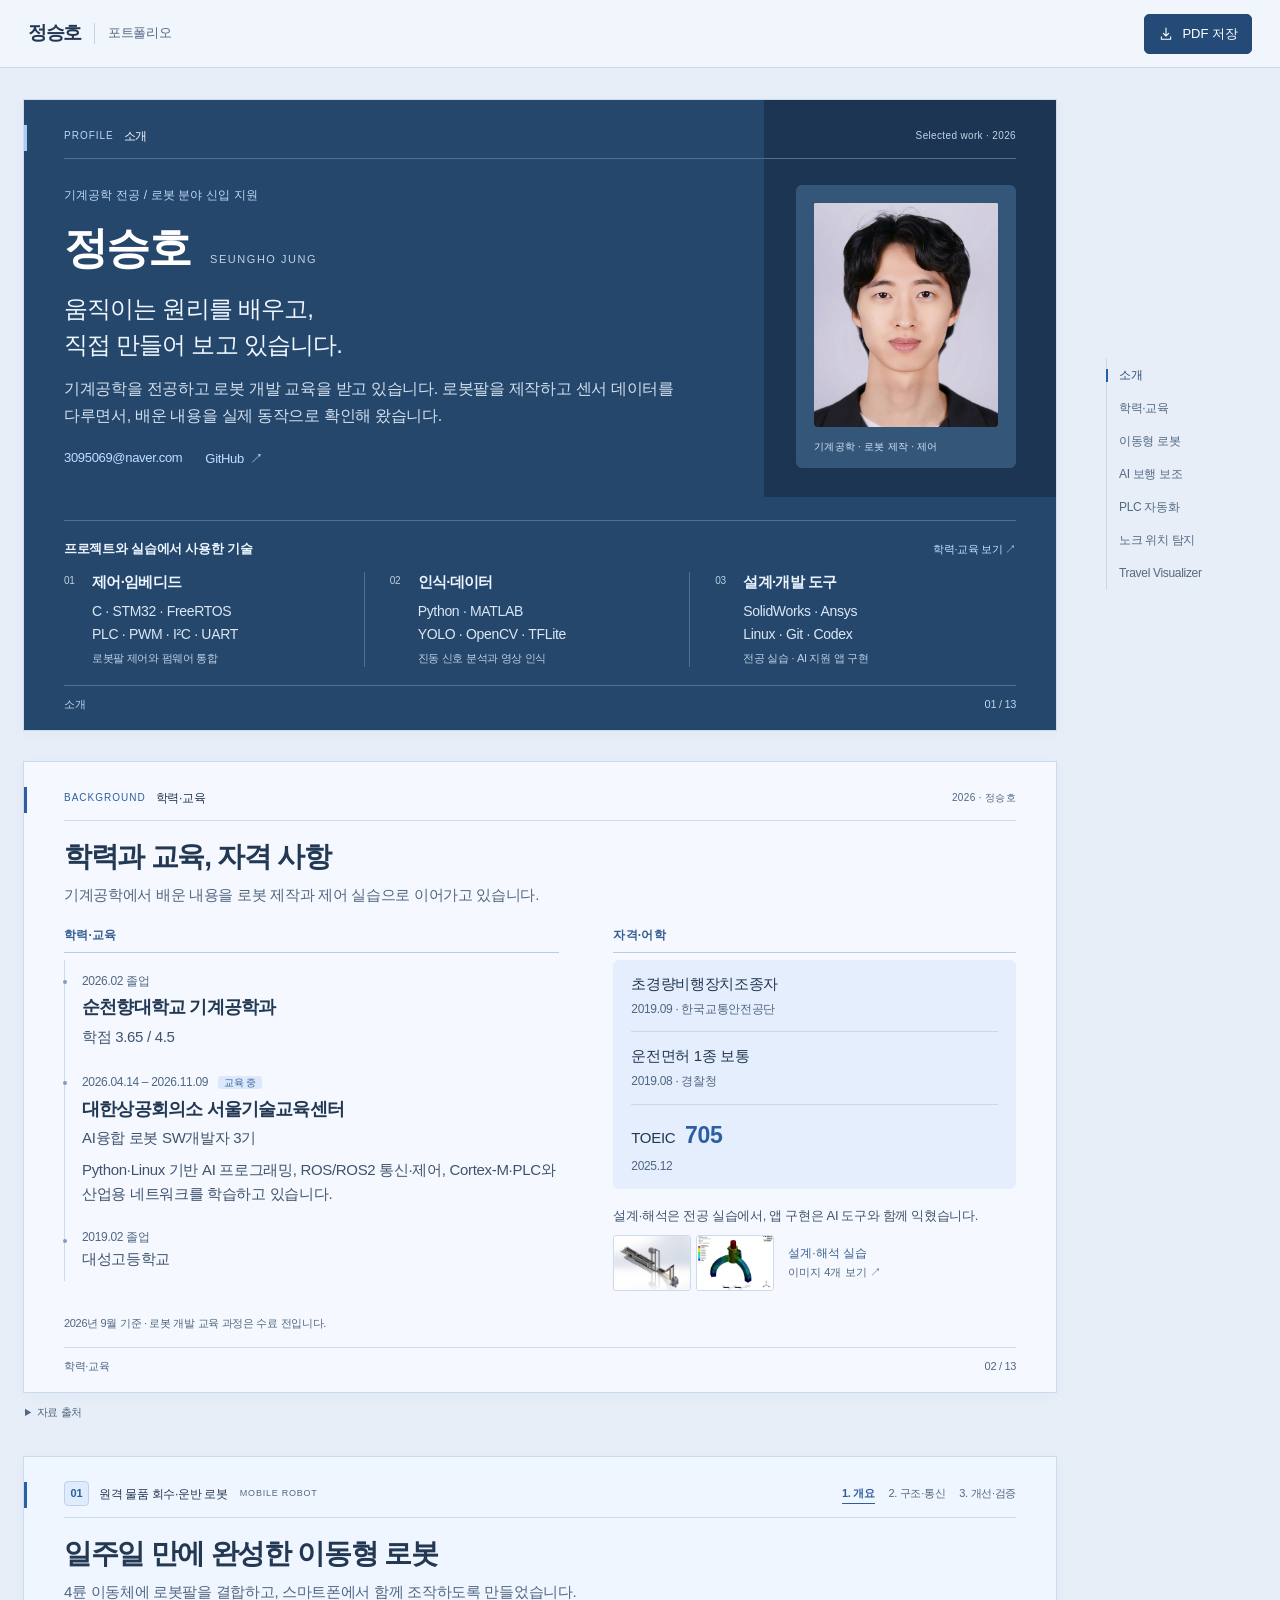
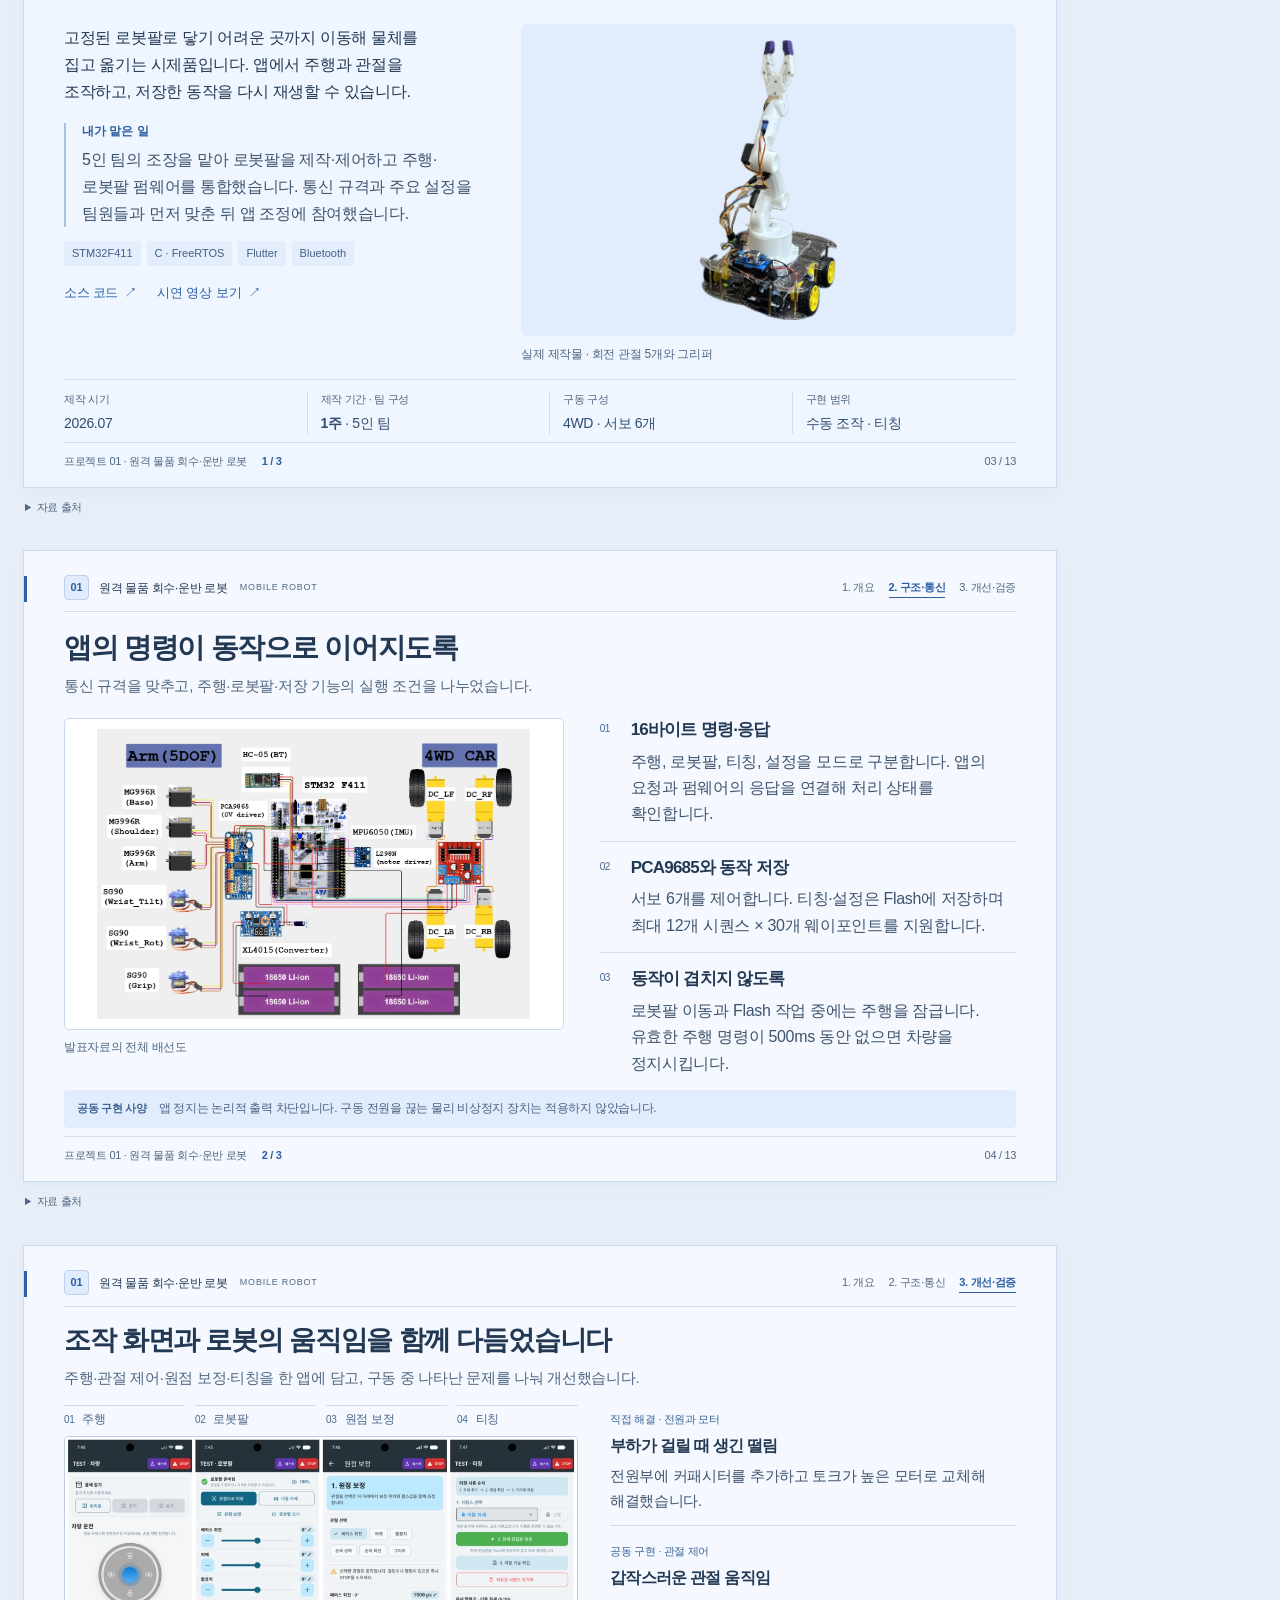
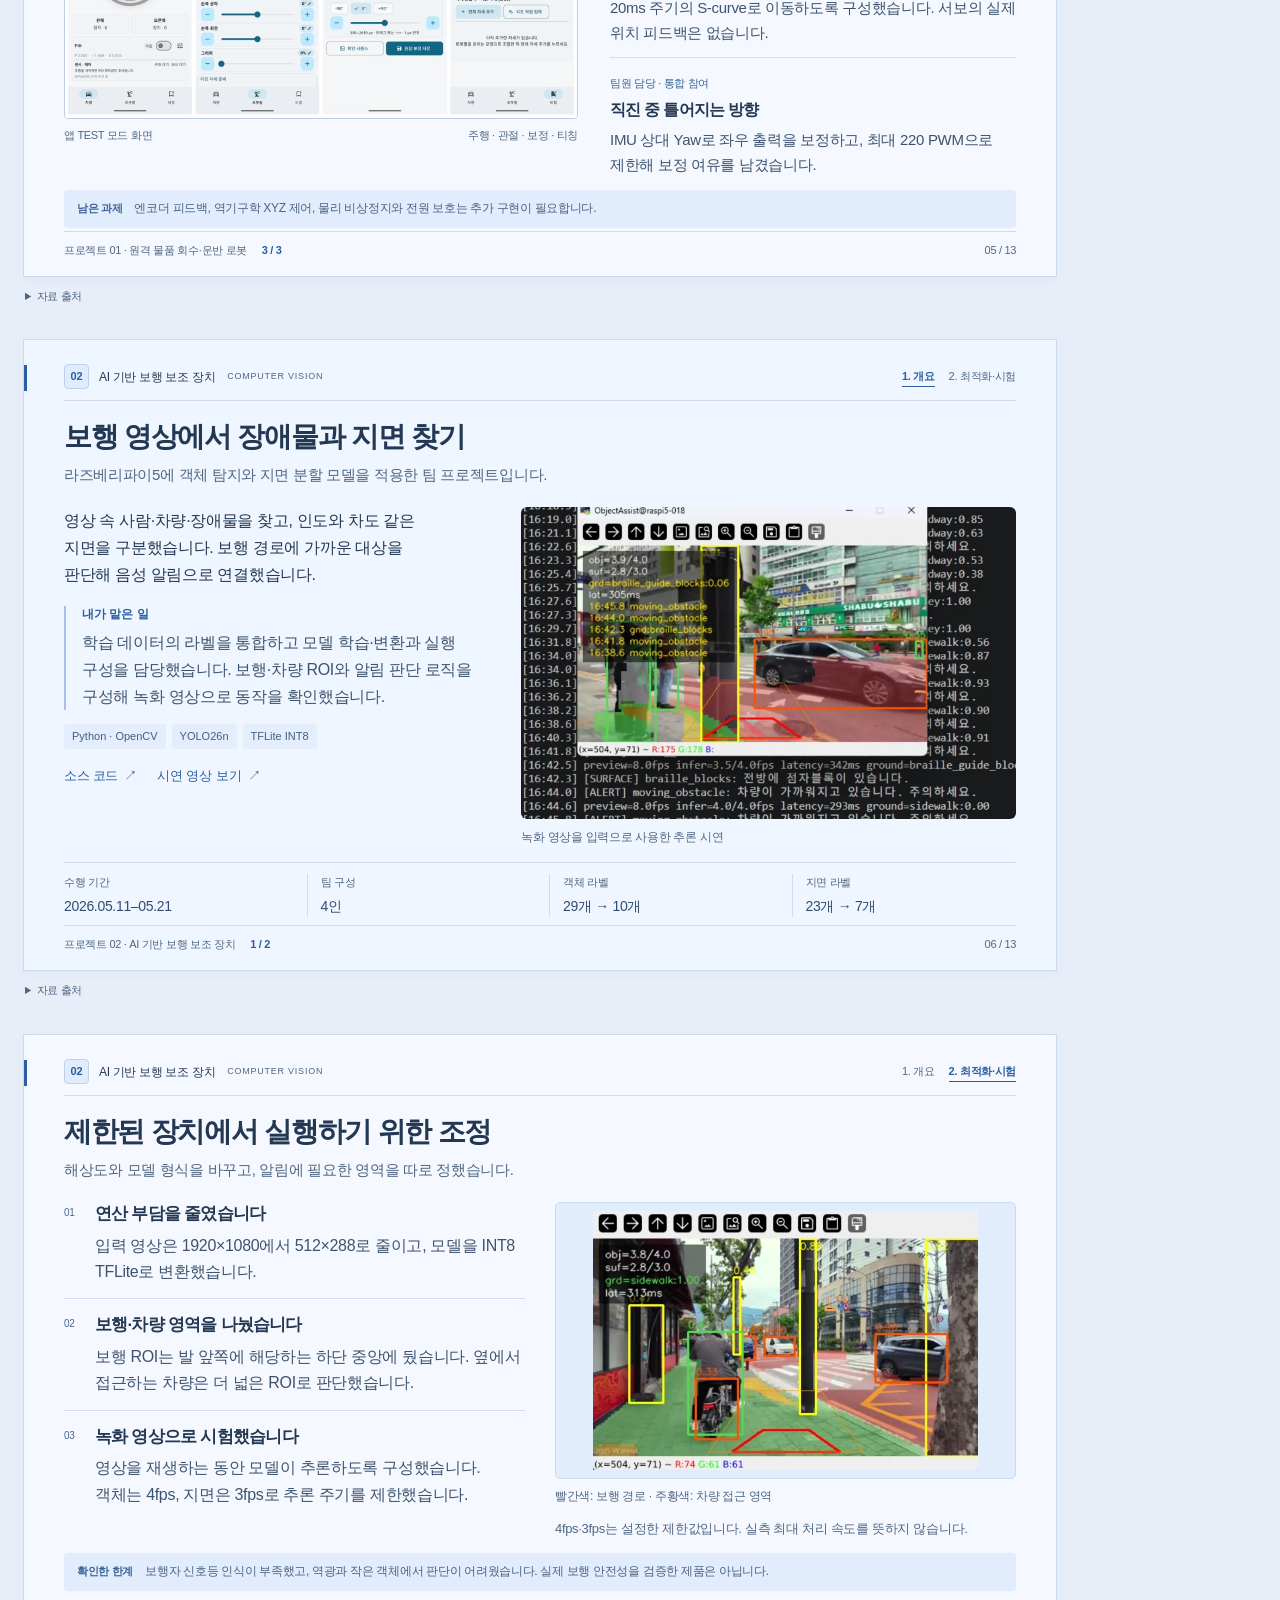
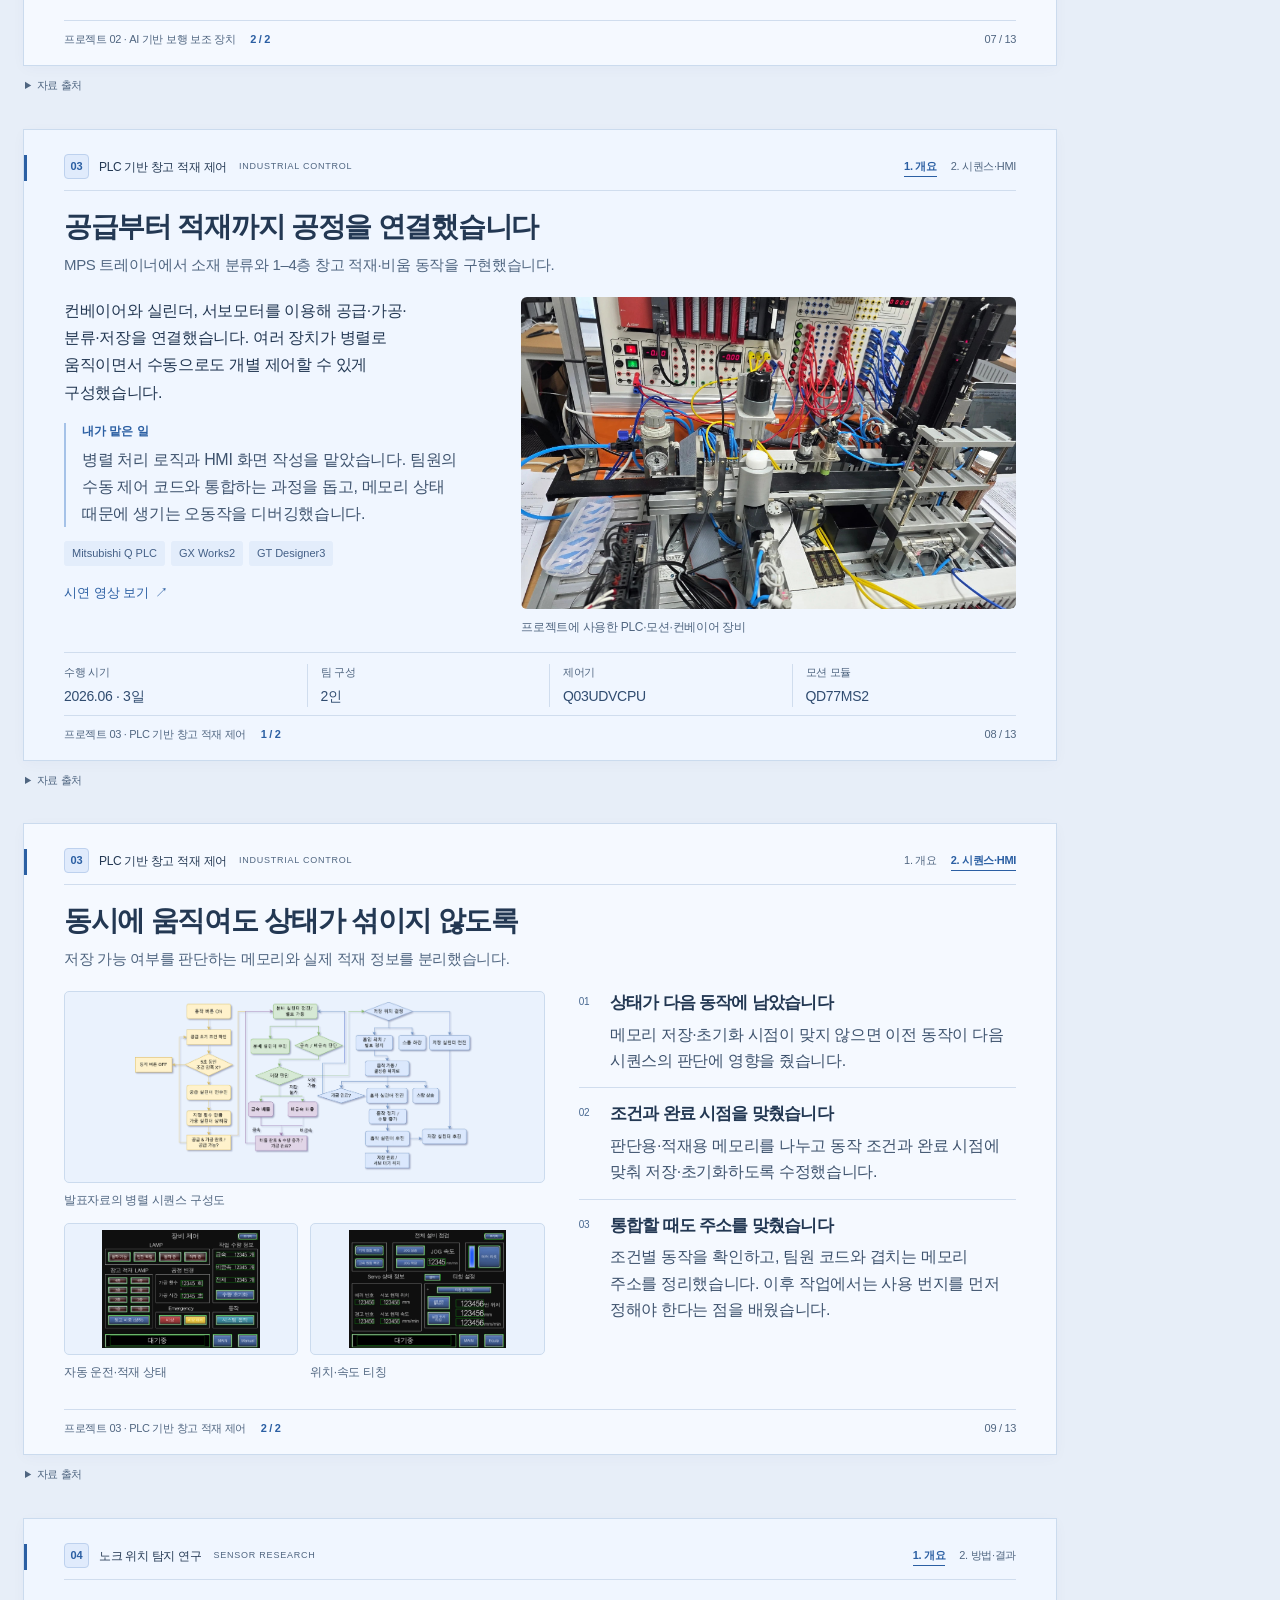
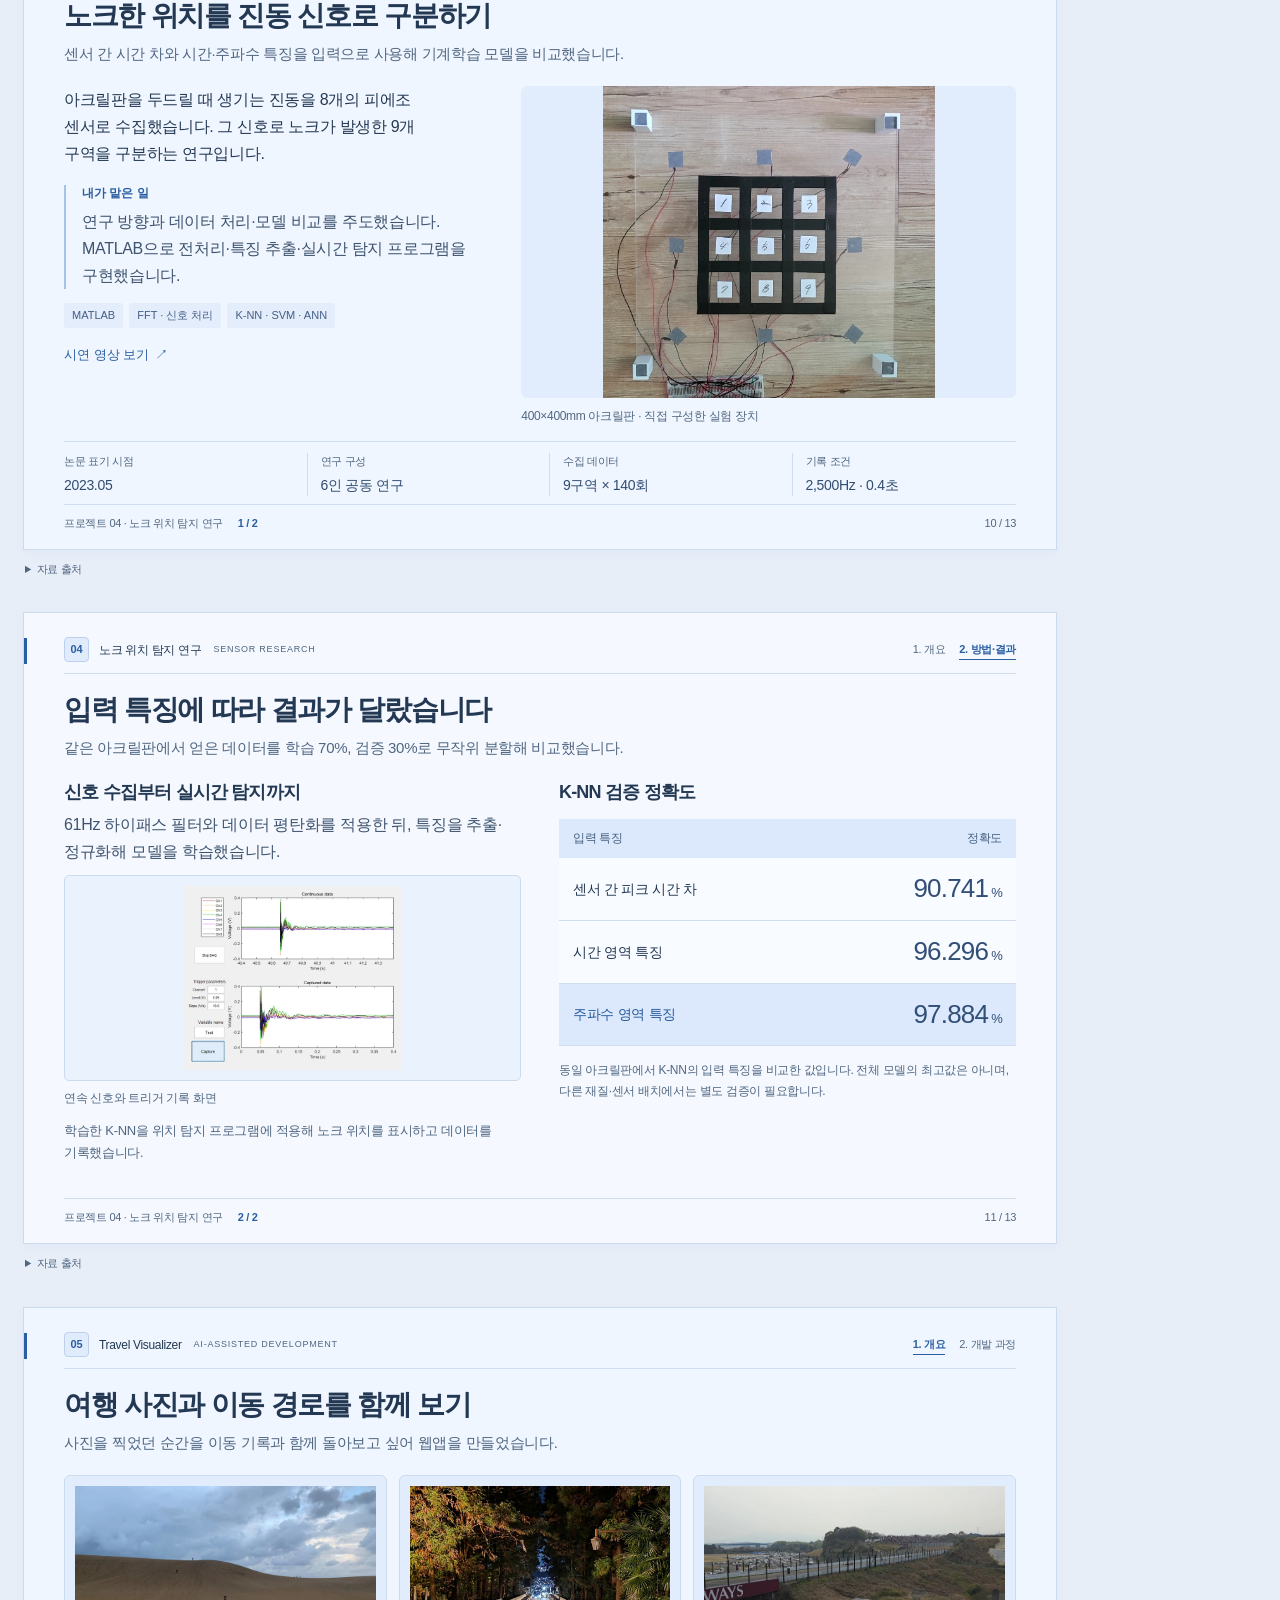
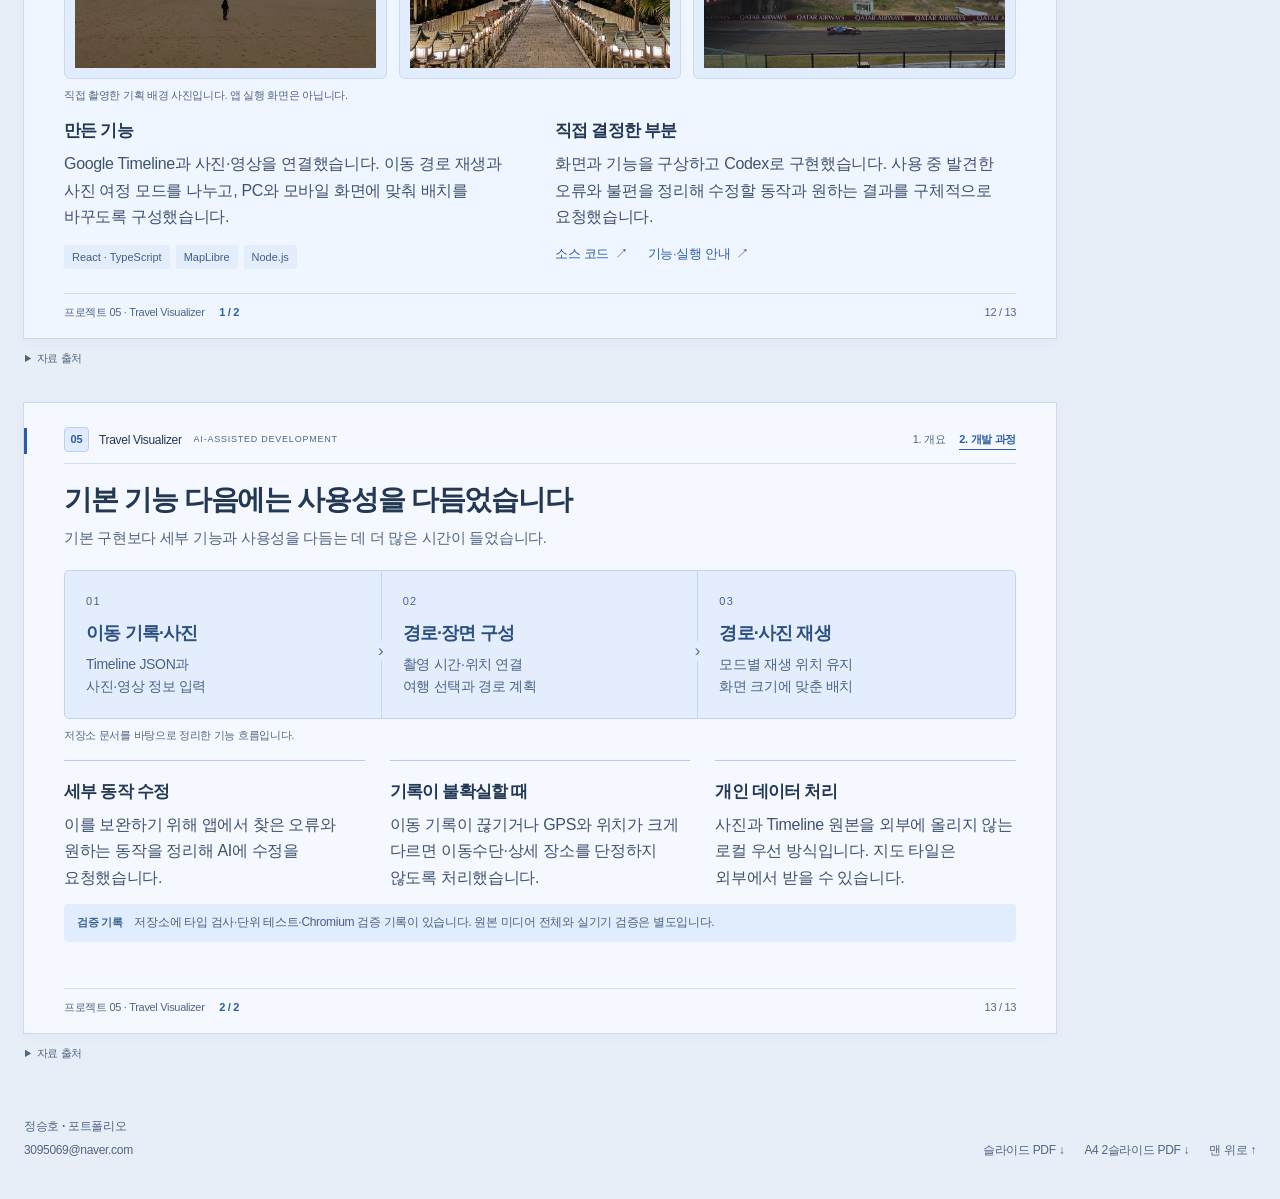
==== commit 7997a4f7: "Remove header print button while preserving PDF export Remove the dedicated two-slide print control " ====
--- a/index.html
+++ b/index.html
@@ -1,6 +1,6 @@
 <!DOCTYPE html>
 
-<html lang="ko"><head><meta charset="utf-8"/><meta content="width=device-width, initial-scale=1" name="viewport"/><meta content="light" name="color-scheme"/><meta content="정승호의 개인 포트폴리오. 로봇 제작, 영상 인식, PLC 제어, 신호 분석과 웹앱 개발 경험을 담았습니다." name="description"/><title>정승호 | 포트폴리오</title><link href="styles.css" rel="stylesheet"/><style id="print-page-size">@page{size:A4 portrait;margin:0}</style><meta content="#244a78" name="theme-color"/><link rel="canonical" href="https://sditr0414.github.io/"/><meta property="og:type" content="website"/><meta property="og:title" content="정승호 | 포트폴리오"/><meta property="og:description" content="로봇 제작, 영상 인식, PLC 제어, 신호 분석과 웹앱 개발 경험을 담았습니다."/><meta property="og:url" content="https://sditr0414.github.io/"/></head><body><a class="skip-link" href="#main">본문으로 이동</a><header class="site-header no-print"><a class="brand" href="#profile"><strong>정승호</strong><span>포트폴리오</span></a><div class="header-actions"><button class="pdf-button" id="pdf-button" title="현재 디자인을 16:9 PDF로 저장" type="button"><svg aria-hidden="true" viewbox="0 0 24 24"><path d="M12 3v12m-4-4 4 4 4-4M5 16v4h14v-4"></path></svg><span>PDF 저장</span></button><button class="print-button" id="print-button"><svg aria-hidden="true" viewbox="0 0 24 24"><path d="M7 8V3h10v5M7 17H4V9h16v8h-3M7 14h10v7H7zM17 11h.01"></path></svg><span>인쇄<span class="print-label"> · 2슬라이드</span></span></button><button aria-controls="project-nav" aria-expanded="false" id="nav-toggle">목차<svg aria-hidden="true" viewbox="0 0 24 24"><path d="M7 6h14M7 12h14M7 18h14M3 6h.01M3 12h.01M3 18h.01"></path></svg></button></div></header><div aria-live="polite" class="mobile-context no-print"><span id="mobile-current">소개 · 정승호</span><span id="mobile-count">01 / 13</span></div><div class="page-layout"><main id="main"><section class="page-shell" data-page="1"><article aria-labelledby="profile-title" class="slide cover" data-category="PROFILE" data-project="profile" data-title="소개" id="profile"><div class="slide-top"><span class="project-identity"><b>PROFILE</b><span>소개</span></span><span class="edition">Selected work · 2026</span></div><div class="slide-body">
+<html lang="ko"><head><meta charset="utf-8"/><meta content="width=device-width, initial-scale=1" name="viewport"/><meta content="light" name="color-scheme"/><meta content="정승호의 개인 포트폴리오. 로봇 제작, 영상 인식, PLC 제어, 신호 분석과 웹앱 개발 경험을 담았습니다." name="description"/><title>정승호 | 포트폴리오</title><link href="styles.css" rel="stylesheet"/><style id="print-page-size">@page{size:A4 portrait;margin:0}</style><meta content="#244a78" name="theme-color"/><link rel="canonical" href="https://sditr0414.github.io/"/><meta property="og:type" content="website"/><meta property="og:title" content="정승호 | 포트폴리오"/><meta property="og:description" content="로봇 제작, 영상 인식, PLC 제어, 신호 분석과 웹앱 개발 경험을 담았습니다."/><meta property="og:url" content="https://sditr0414.github.io/"/></head><body><a class="skip-link" href="#main">본문으로 이동</a><header class="site-header no-print"><a class="brand" href="#profile"><strong>정승호</strong><span>포트폴리오</span></a><div class="header-actions"><button class="pdf-button" id="pdf-button" title="현재 디자인을 16:9 PDF로 저장" type="button"><svg aria-hidden="true" viewbox="0 0 24 24"><path d="M12 3v12m-4-4 4 4 4-4M5 16v4h14v-4"></path></svg><span>PDF 저장</span></button><button aria-controls="project-nav" aria-expanded="false" id="nav-toggle">목차<svg aria-hidden="true" viewbox="0 0 24 24"><path d="M7 6h14M7 12h14M7 18h14M3 6h.01M3 12h.01M3 18h.01"></path></svg></button></div></header><div aria-live="polite" class="mobile-context no-print"><span id="mobile-current">소개 · 정승호</span><span id="mobile-count">01 / 13</span></div><div class="page-layout"><main id="main"><section class="page-shell" data-page="1"><article aria-labelledby="profile-title" class="slide cover" data-category="PROFILE" data-project="profile" data-title="소개" id="profile"><div class="slide-top"><span class="project-identity"><b>PROFILE</b><span>소개</span></span><span class="edition">Selected work · 2026</span></div><div class="slide-body">
 <div class="hero-grid"><div class="hero-copy"><p class="intro-label">기계공학 전공 / 로봇 분야 신입 지원</p><h1 id="profile-title">정승호<span class="name-english">SEUNGHO JUNG</span></h1><p class="hero-line">움직이는 원리를 배우고,<br/>직접 만들어 보고 있습니다.</p><p class="hero-description">기계공학을 전공하고 로봇 개발 교육을 받고 있습니다. 로봇팔을 제작하고 센서 데이터를 다루면서, 배운 내용을 실제 동작으로 확인해 왔습니다.</p><div class="contact-links"><a href="mailto:3095069@naver.com">3095069@naver.com</a><a class="text-link" href="https://github.com/sditr0414" rel="noopener noreferrer" target="_blank">GitHub <span aria-hidden="true">↗</span></a></div></div><figure class="portrait"><img alt="정승호 프로필 사진" src="assets/profile.jpg"/><figcaption>기계공학 · 로봇 제작 · 제어</figcaption></figure></div>
 <div class="skills-band"><div class="skills-heading"><h2>프로젝트와 실습에서 사용한 기술</h2><a class="text-link" href="#resume">학력·교육 보기 ↗</a></div><div class="skill-grid"><section><span aria-hidden="true" class="skill-index">01</span><h3>제어·임베디드</h3><p>C · STM32 · FreeRTOS<br/>PLC · PWM · I²C · UART</p><small>로봇팔 제어와 펌웨어 통합</small></section><section><span aria-hidden="true" class="skill-index">02</span><h3>인식·데이터</h3><p>Python · MATLAB<br/>YOLO · OpenCV · TFLite</p><small>진동 신호 분석과 영상 인식</small></section><section><span aria-hidden="true" class="skill-index">03</span><h3>설계·개발 도구</h3><p>SolidWorks · Ansys<br/>Linux · Git · Codex</p><small>전공 실습 · AI 지원 앱 구현</small></section></div></div>
 </div><footer aria-label="페이지 정보" class="slide-footer"><span>소개</span><span class="slide-count">01 / 13</span></footer></article></section><section class="page-shell" data-page="2"><article aria-labelledby="resume-title" class="slide resume-slide" data-category="BACKGROUND" data-project="resume" data-title="학력·교육" id="resume"><div class="slide-top"><span class="project-identity"><b>BACKGROUND</b><span>학력·교육</span></span><span class="edition">2026 · 정승호</span></div><header class="slide-header"><h2 id="resume-title">학력과 교육, 자격 사항</h2><p class="deck">기계공학에서 배운 내용을 로봇 제작과 제어 실습으로 이어가고 있습니다.</p></header><div class="slide-body">
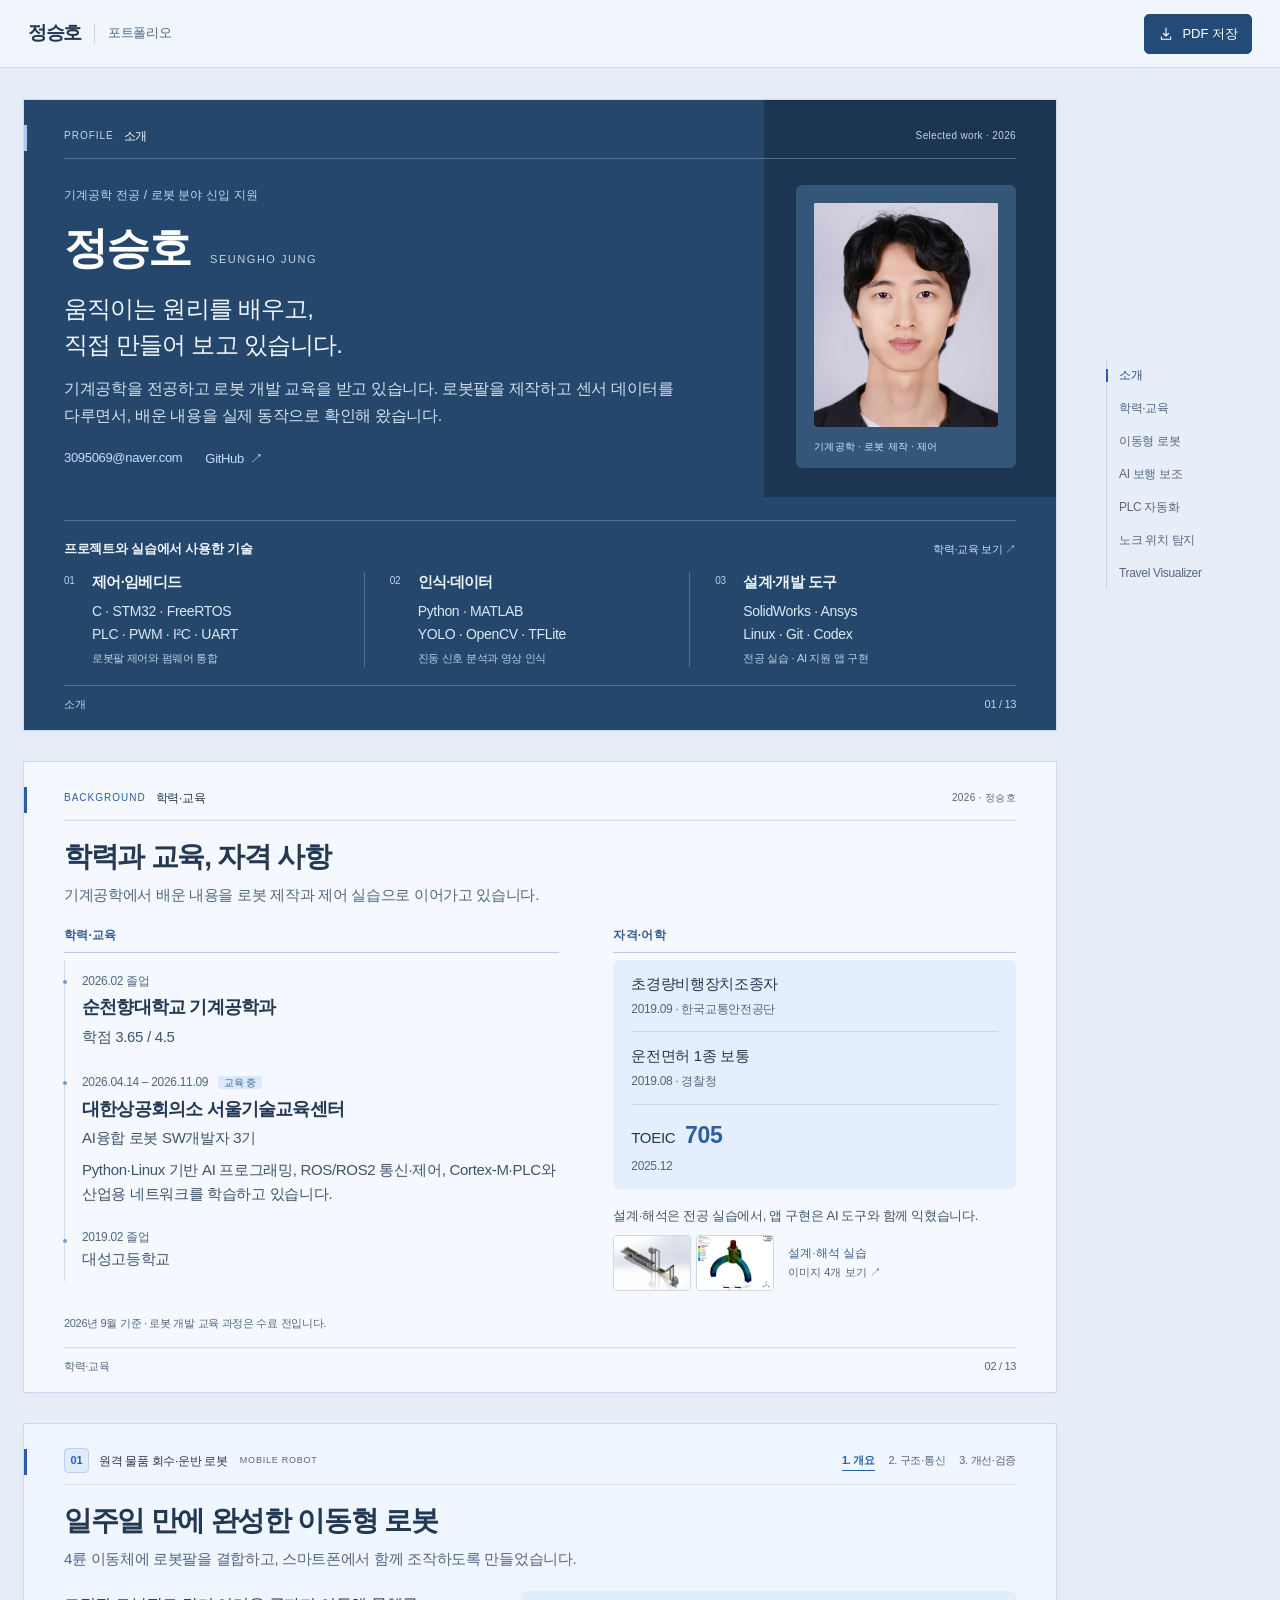
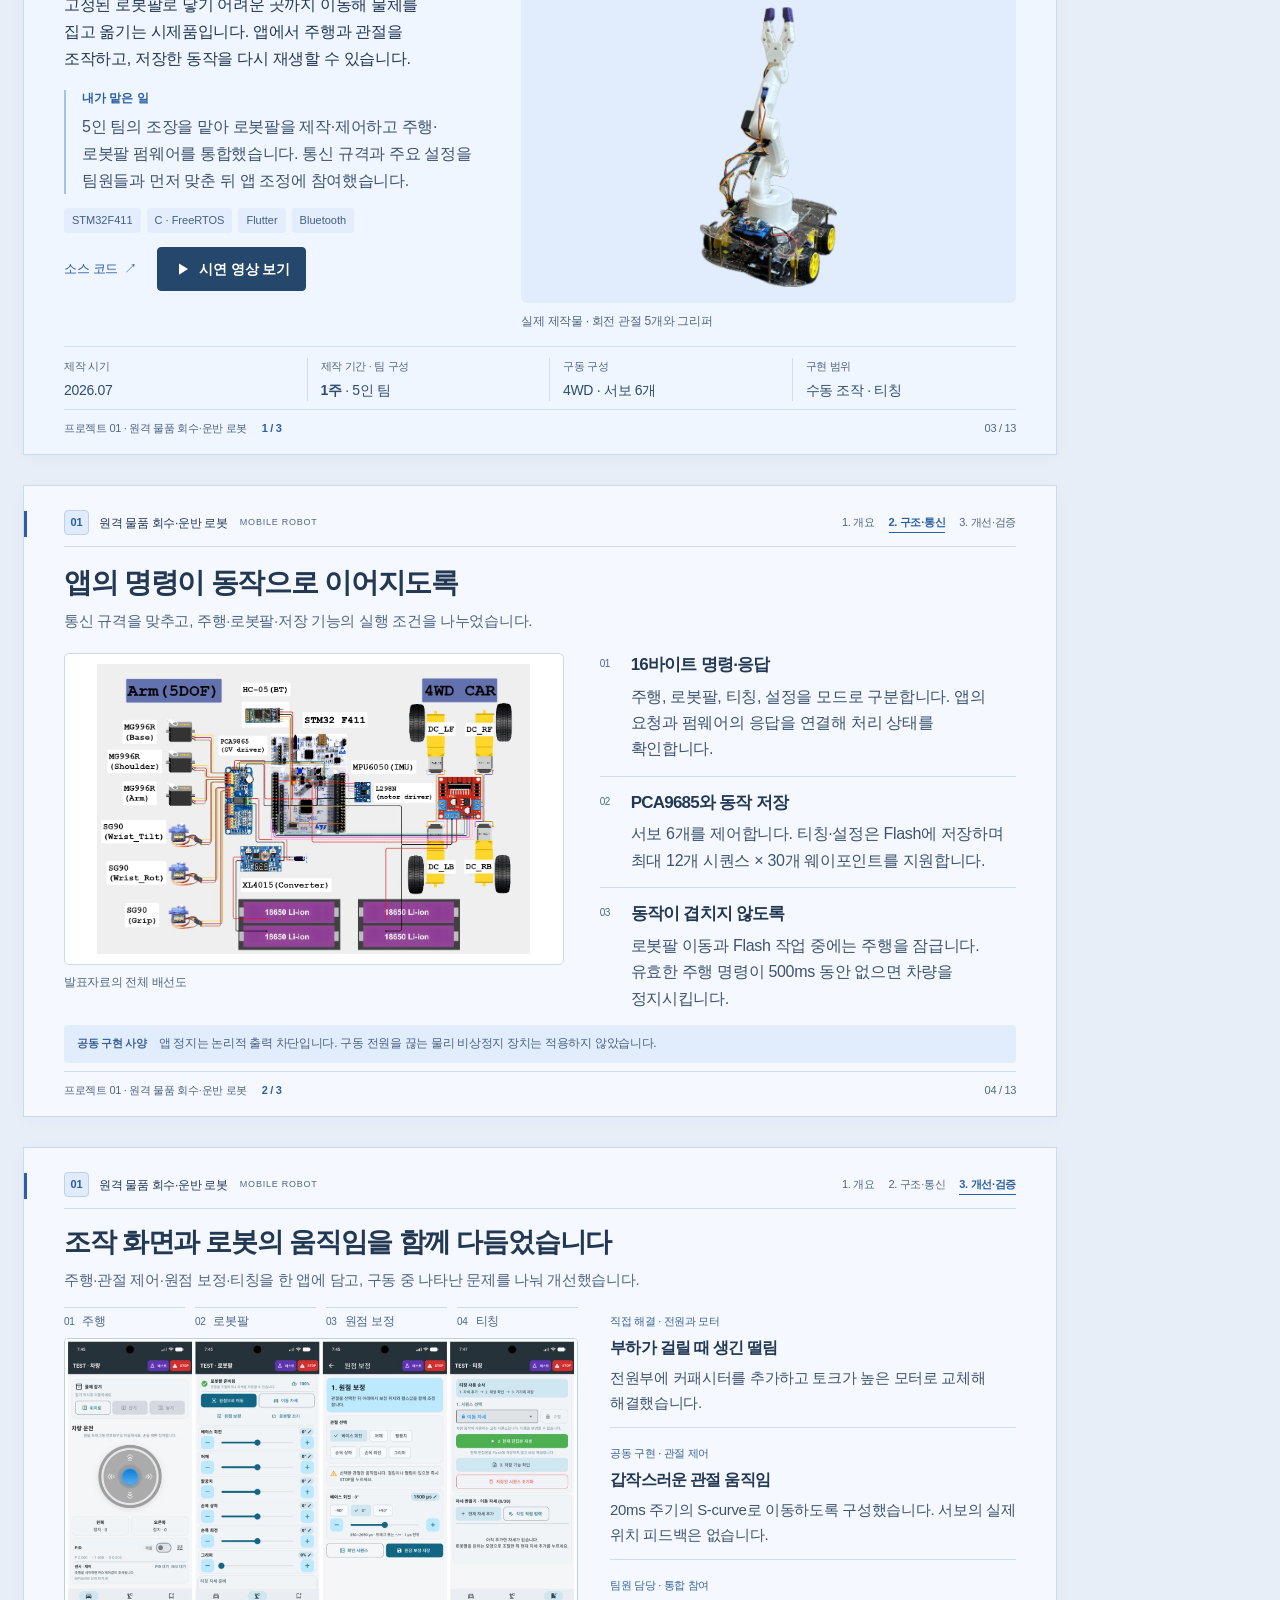
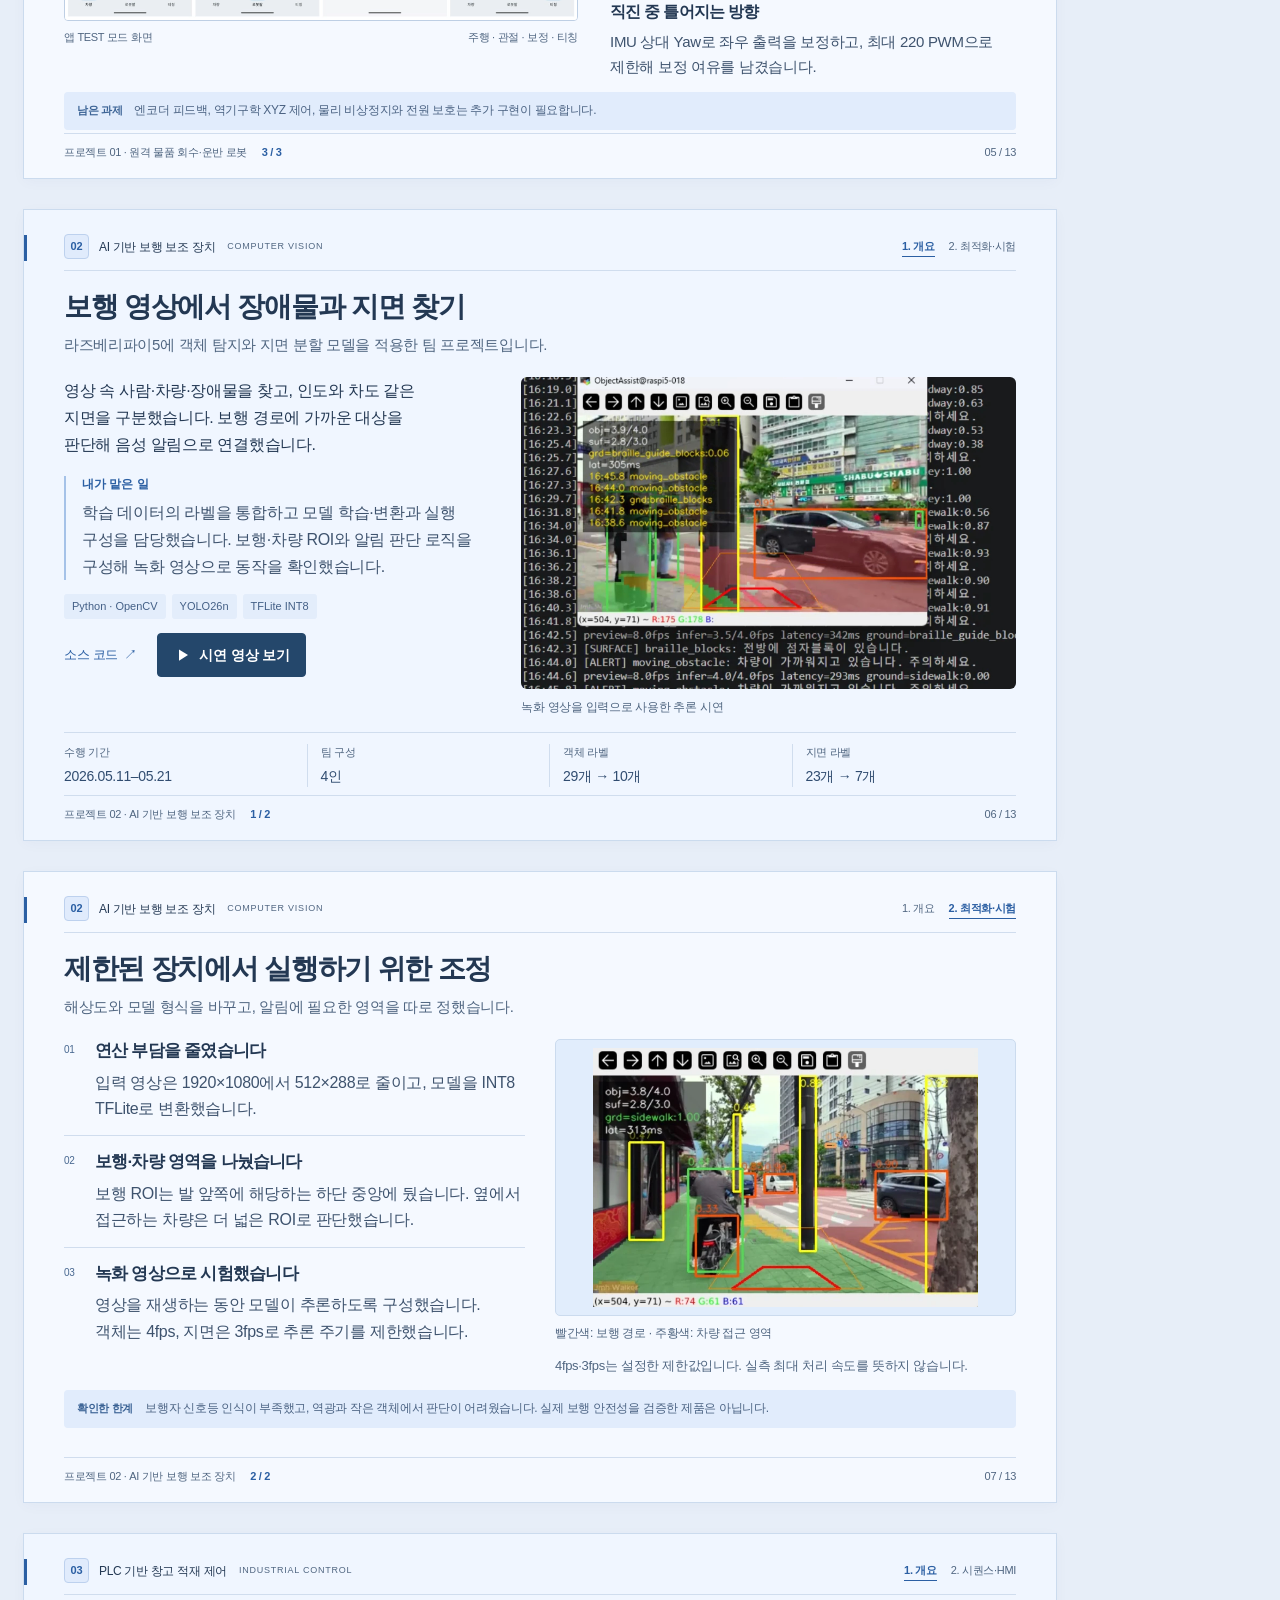
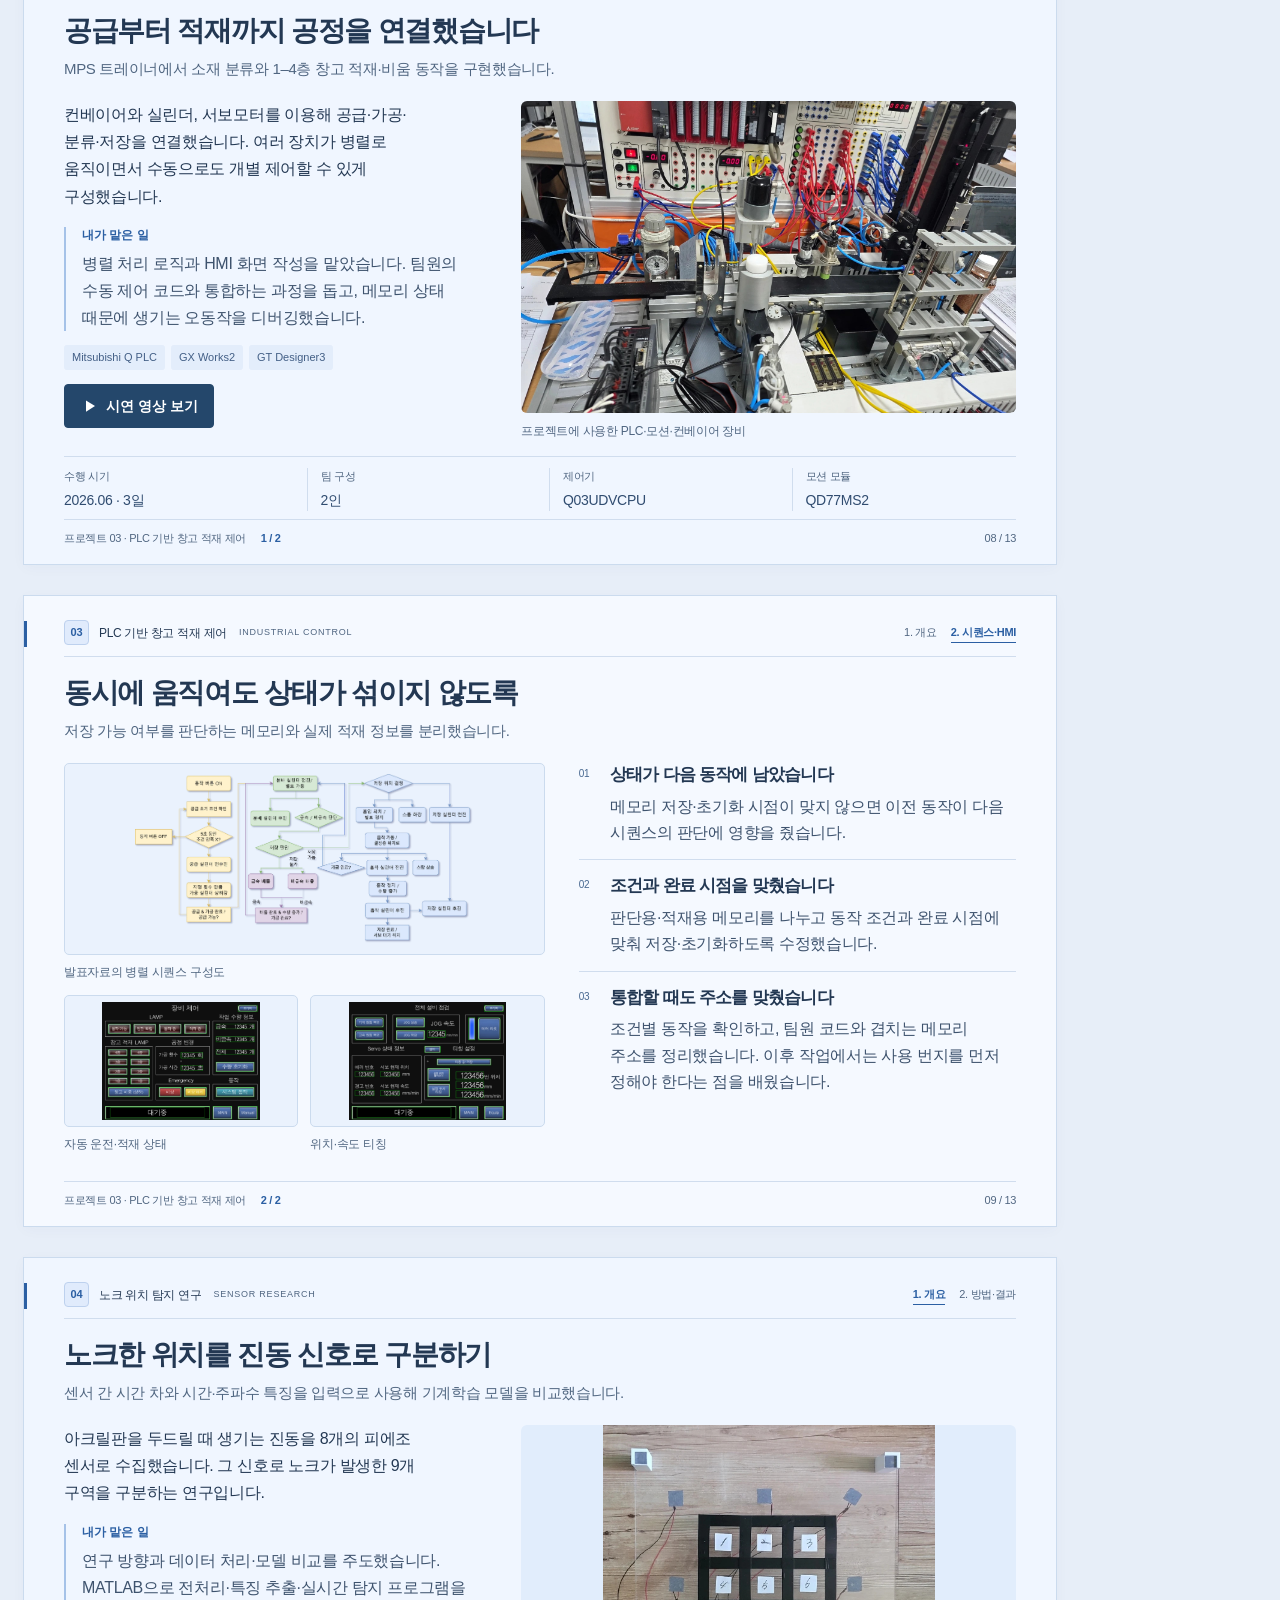
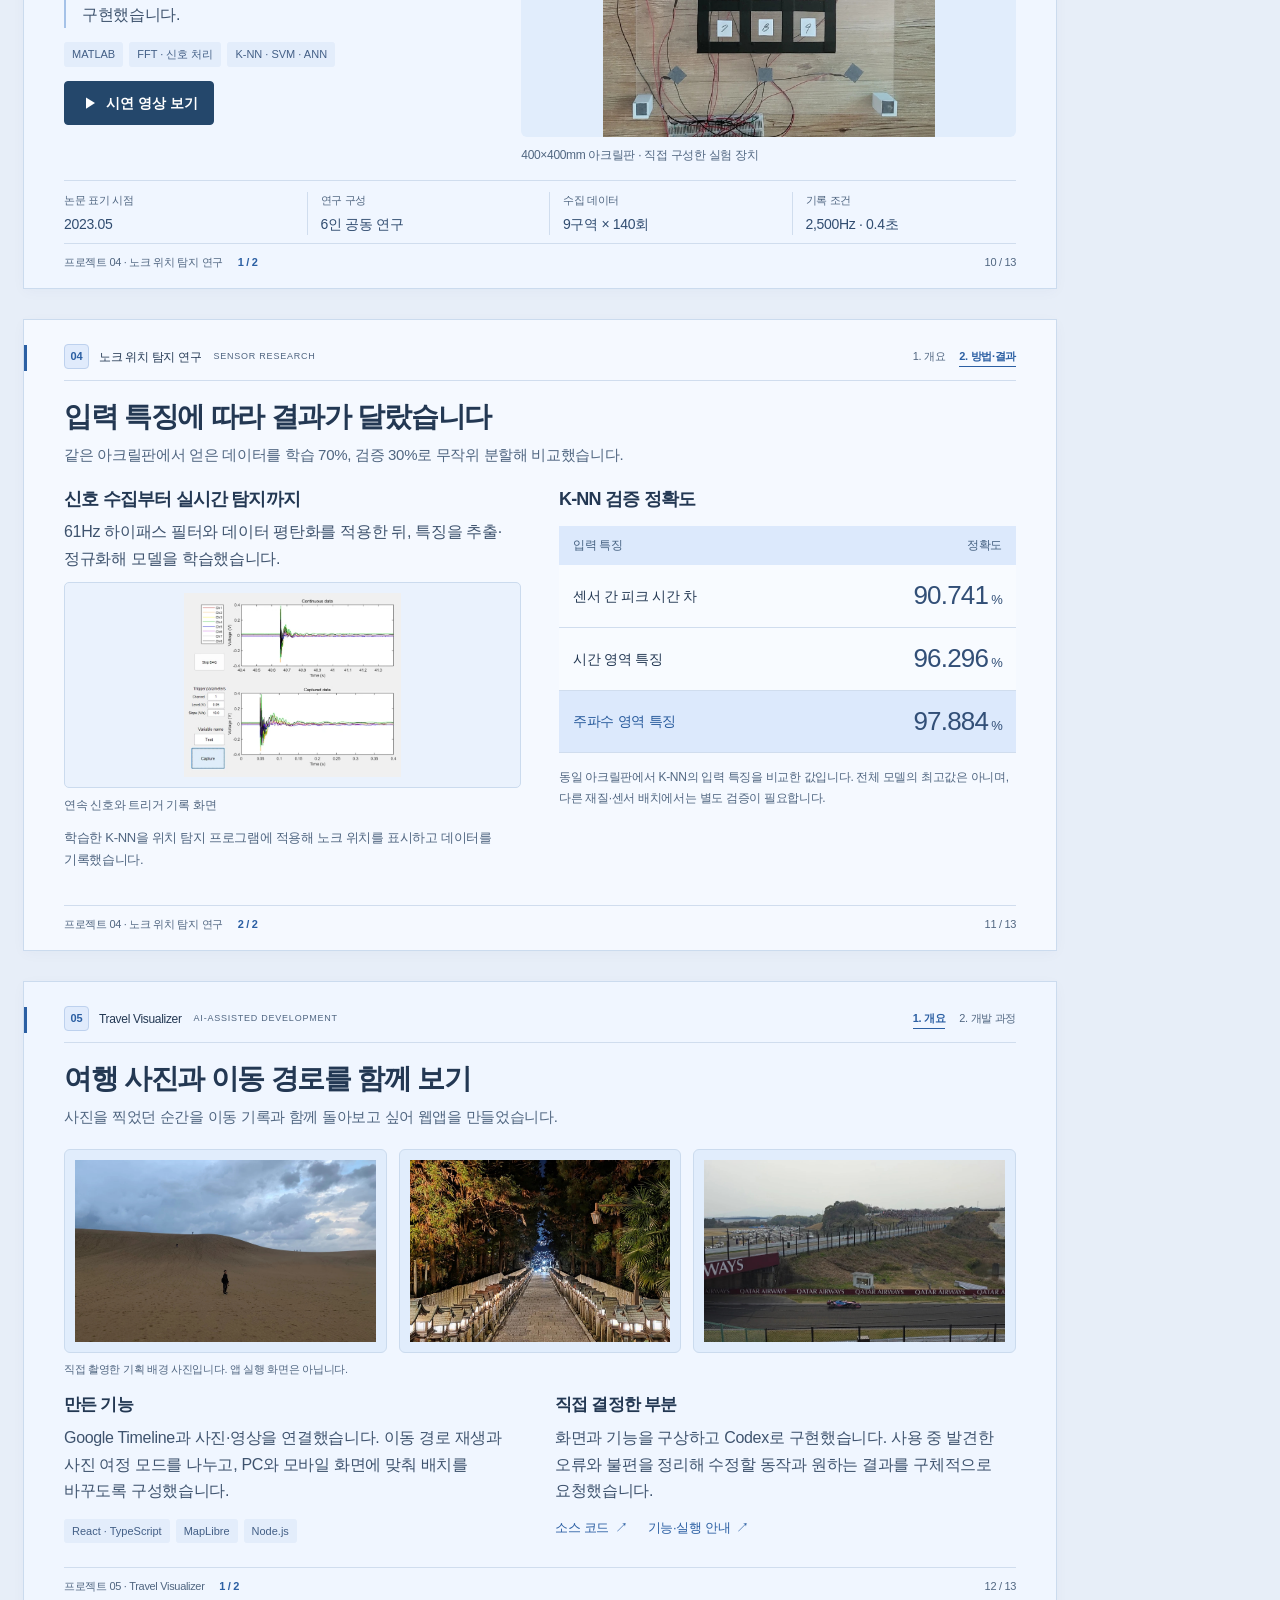
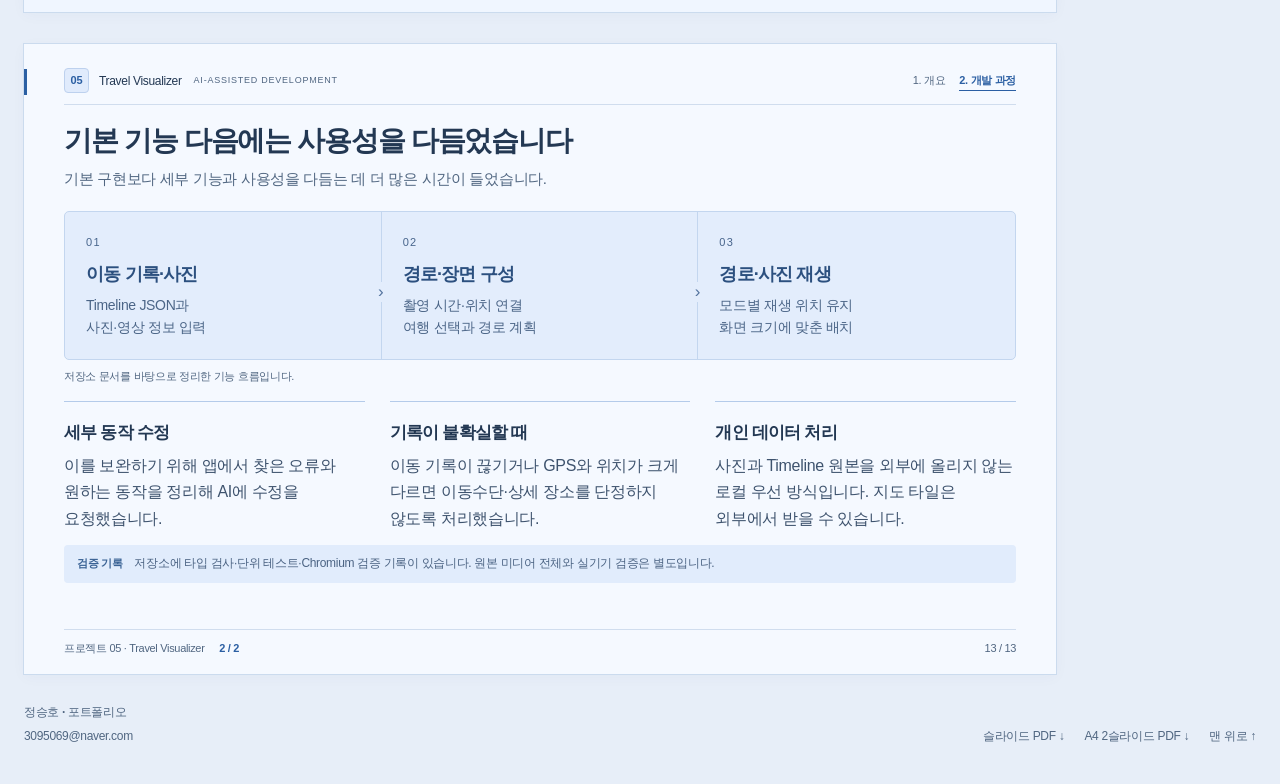
==== commit 046127ec: "Organize portfolio repository and improve demo video visibility" ====
--- a/index.html
+++ b/index.html
@@ -1,18 +1,18 @@
 <!DOCTYPE html>
 
-<html lang="ko"><head><meta charset="utf-8"/><meta content="width=device-width, initial-scale=1" name="viewport"/><meta content="light" name="color-scheme"/><meta content="정승호의 개인 포트폴리오. 로봇 제작, 영상 인식, PLC 제어, 신호 분석과 웹앱 개발 경험을 담았습니다." name="description"/><title>정승호 | 포트폴리오</title><link href="styles.css" rel="stylesheet"/><style id="print-page-size">@page{size:A4 portrait;margin:0}</style><meta content="#244a78" name="theme-color"/><link rel="canonical" href="https://sditr0414.github.io/"/><meta property="og:type" content="website"/><meta property="og:title" content="정승호 | 포트폴리오"/><meta property="og:description" content="로봇 제작, 영상 인식, PLC 제어, 신호 분석과 웹앱 개발 경험을 담았습니다."/><meta property="og:url" content="https://sditr0414.github.io/"/></head><body><a class="skip-link" href="#main">본문으로 이동</a><header class="site-header no-print"><a class="brand" href="#profile"><strong>정승호</strong><span>포트폴리오</span></a><div class="header-actions"><button class="pdf-button" id="pdf-button" title="현재 디자인을 16:9 PDF로 저장" type="button"><svg aria-hidden="true" viewbox="0 0 24 24"><path d="M12 3v12m-4-4 4 4 4-4M5 16v4h14v-4"></path></svg><span>PDF 저장</span></button><button aria-controls="project-nav" aria-expanded="false" id="nav-toggle">목차<svg aria-hidden="true" viewbox="0 0 24 24"><path d="M7 6h14M7 12h14M7 18h14M3 6h.01M3 12h.01M3 18h.01"></path></svg></button></div></header><div aria-live="polite" class="mobile-context no-print"><span id="mobile-current">소개 · 정승호</span><span id="mobile-count">01 / 13</span></div><div class="page-layout"><main id="main"><section class="page-shell" data-page="1"><article aria-labelledby="profile-title" class="slide cover" data-category="PROFILE" data-project="profile" data-title="소개" id="profile"><div class="slide-top"><span class="project-identity"><b>PROFILE</b><span>소개</span></span><span class="edition">Selected work · 2026</span></div><div class="slide-body">
-<div class="hero-grid"><div class="hero-copy"><p class="intro-label">기계공학 전공 / 로봇 분야 신입 지원</p><h1 id="profile-title">정승호<span class="name-english">SEUNGHO JUNG</span></h1><p class="hero-line">움직이는 원리를 배우고,<br/>직접 만들어 보고 있습니다.</p><p class="hero-description">기계공학을 전공하고 로봇 개발 교육을 받고 있습니다. 로봇팔을 제작하고 센서 데이터를 다루면서, 배운 내용을 실제 동작으로 확인해 왔습니다.</p><div class="contact-links"><a href="mailto:3095069@naver.com">3095069@naver.com</a><a class="text-link" href="https://github.com/sditr0414" rel="noopener noreferrer" target="_blank">GitHub <span aria-hidden="true">↗</span></a></div></div><figure class="portrait"><img alt="정승호 프로필 사진" src="assets/profile.jpg"/><figcaption>기계공학 · 로봇 제작 · 제어</figcaption></figure></div>
+<html lang="ko"><head><meta charset="utf-8"/><meta content="width=device-width, initial-scale=1" name="viewport"/><meta content="light" name="color-scheme"/><meta content="정승호의 개인 포트폴리오. 로봇 제작, 영상 인식, PLC 제어, 신호 분석과 웹앱 개발 경험을 담았습니다." name="description"/><title>정승호 | 포트폴리오</title><link href="assets/css/styles.css" rel="stylesheet"/><style id="print-page-size">@page{size:A4 portrait;margin:0}</style><meta content="#244a78" name="theme-color"/><link rel="canonical" href="https://sditr0414.github.io/"/><meta property="og:type" content="website"/><meta property="og:title" content="정승호 | 포트폴리오"/><meta property="og:description" content="로봇 제작, 영상 인식, PLC 제어, 신호 분석과 웹앱 개발 경험을 담았습니다."/><meta property="og:url" content="https://sditr0414.github.io/"/></head><body><a class="skip-link" href="#main">본문으로 이동</a><header class="site-header no-print"><a class="brand" href="#profile"><strong>정승호</strong><span>포트폴리오</span></a><div class="header-actions"><button class="pdf-button" id="pdf-button" title="현재 디자인을 16:9 PDF로 저장" type="button"><svg aria-hidden="true" viewbox="0 0 24 24"><path d="M12 3v12m-4-4 4 4 4-4M5 16v4h14v-4"></path></svg><span>PDF 저장</span></button><button aria-controls="project-nav" aria-expanded="false" id="nav-toggle">목차<svg aria-hidden="true" viewbox="0 0 24 24"><path d="M7 6h14M7 12h14M7 18h14M3 6h.01M3 12h.01M3 18h.01"></path></svg></button></div></header><div aria-live="polite" class="mobile-context no-print"><span id="mobile-current">소개 · 정승호</span><span id="mobile-count">01 / 13</span></div><div class="page-layout"><main id="main"><section class="page-shell" data-page="1"><article aria-labelledby="profile-title" class="slide cover" data-category="PROFILE" data-project="profile" data-title="소개" id="profile"><div class="slide-top"><span class="project-identity"><b>PROFILE</b><span>소개</span></span><span class="edition">Selected work · 2026</span></div><div class="slide-body">
+<div class="hero-grid"><div class="hero-copy"><p class="intro-label">기계공학 전공 / 로봇 분야 신입 지원</p><h1 id="profile-title">정승호<span class="name-english">SEUNGHO JUNG</span></h1><p class="hero-line">움직이는 원리를 배우고,<br/>직접 만들어 보고 있습니다.</p><p class="hero-description">기계공학을 전공하고 로봇 개발 교육을 받고 있습니다. 로봇팔을 제작하고 센서 데이터를 다루면서, 배운 내용을 실제 동작으로 확인해 왔습니다.</p><div class="contact-links"><a href="mailto:3095069@naver.com">3095069@naver.com</a><a class="text-link" href="https://github.com/sditr0414" rel="noopener noreferrer" target="_blank">GitHub <span aria-hidden="true">↗</span></a></div></div><figure class="portrait"><img alt="정승호 프로필 사진" src="assets/images/profile.jpg"/><figcaption>기계공학 · 로봇 제작 · 제어</figcaption></figure></div>
 <div class="skills-band"><div class="skills-heading"><h2>프로젝트와 실습에서 사용한 기술</h2><a class="text-link" href="#resume">학력·교육 보기 ↗</a></div><div class="skill-grid"><section><span aria-hidden="true" class="skill-index">01</span><h3>제어·임베디드</h3><p>C · STM32 · FreeRTOS<br/>PLC · PWM · I²C · UART</p><small>로봇팔 제어와 펌웨어 통합</small></section><section><span aria-hidden="true" class="skill-index">02</span><h3>인식·데이터</h3><p>Python · MATLAB<br/>YOLO · OpenCV · TFLite</p><small>진동 신호 분석과 영상 인식</small></section><section><span aria-hidden="true" class="skill-index">03</span><h3>설계·개발 도구</h3><p>SolidWorks · Ansys<br/>Linux · Git · Codex</p><small>전공 실습 · AI 지원 앱 구현</small></section></div></div>
 </div><footer aria-label="페이지 정보" class="slide-footer"><span>소개</span><span class="slide-count">01 / 13</span></footer></article></section><section class="page-shell" data-page="2"><article aria-labelledby="resume-title" class="slide resume-slide" data-category="BACKGROUND" data-project="resume" data-title="학력·교육" id="resume"><div class="slide-top"><span class="project-identity"><b>BACKGROUND</b><span>학력·교육</span></span><span class="edition">2026 · 정승호</span></div><header class="slide-header"><h2 id="resume-title">학력과 교육, 자격 사항</h2><p class="deck">기계공학에서 배운 내용을 로봇 제작과 제어 실습으로 이어가고 있습니다.</p></header><div class="slide-body">
-<div class="resume-grid"><section><h3 class="section-label">학력·교육</h3><div class="resume-entry timeline-entry"><time>2026.02 졸업</time><h4>순천향대학교 기계공학과</h4><p>학점 3.65 / 4.5</p></div><div class="resume-entry timeline-entry"><time>2026.04.14 – 2026.11.09 <span class="status-pill">교육 중</span></time><h4>대한상공회의소 서울기술교육센터</h4><p>AI융합 로봇 SW개발자 3기</p><p class="resume-sub">Python·Linux 기반 AI 프로그래밍, ROS/ROS2 통신·제어, Cortex-M·PLC와 산업용 네트워크를 학습하고 있습니다.</p></div><div class="resume-entry compact-entry timeline-entry"><time>2019.02 졸업</time><p>대성고등학교</p></div></section><section><h3 class="section-label">자격·어학</h3><dl class="credential-list"><div><dt>초경량비행장치조종자</dt><dd>2019.09 · 한국교통안전공단</dd></div><div><dt>운전면허 1종 보통</dt><dd>2019.08 · 경찰청</dd></div><div><dt>TOEIC <strong>705</strong></dt><dd>2025.12</dd></div></dl><div class="resume-tools"><p>설계·해석은 전공 실습에서, 앱 구현은 AI 도구와 함께 익혔습니다.</p><button class="text-link coursework-link" data-gallery="cad"><span aria-hidden="true" class="coursework-thumbs"><img alt="" src="assets/cad-assembly.webp"/><img alt="" src="assets/cae-structure.webp"/></span><span>설계·해석 실습<br/><small>이미지 4개 보기 ↗</small></span></button></div></section></div><p class="resume-note">2026년 9월 기준 · 로봇 개발 교육 과정은 수료 전입니다.</p>
-</div><footer aria-label="페이지 정보" class="slide-footer"><span>학력·교육</span><span class="slide-count">02 / 13</span></footer></article></section><details class="source-notes no-print"><summary>자료 출처</summary><div class="evidence">내용 출처 · 첨부 이력서 2쪽, 프로젝트 자료 및 본인 문답. 공개용 페이지에는 주소·생년월일·전화번호를 싣지 않았습니다.</div></details><section class="page-shell" data-page="3"><article aria-labelledby="robot-title" class="slide project-opening" data-category="MOBILE ROBOT" data-project="robot" data-project-no="01" data-title="원격 물품 회수·운반 로봇" id="robot"><div class="slide-top"><span class="project-identity"><b aria-label="프로젝트 01" class="project-number">01</b><span>원격 물품 회수·운반 로봇</span><span class="category">MOBILE ROBOT</span></span><nav aria-label="원격 물품 회수·운반 로봇 상세 페이지" class="stage-nav"><a aria-current="step" class="current" href="#robot">1. 개요</a><a class="" href="#robot-system">2. 구조·통신</a><a class="" href="#robot-detail">3. 개선·검증</a></nav></div><header class="slide-header"><h2 id="robot-title">일주일 만에 완성한 이동형 로봇</h2><p class="deck">4륜 이동체에 로봇팔을 결합하고, 스마트폰에서 함께 조작하도록 만들었습니다.</p></header><div class="slide-body">
-<div class="split overview"><div class="overview-copy"><p class="summary">고정된 로봇팔로 닿기 어려운 곳까지 이동해 물체를 집고 옮기는 시제품입니다. 앱에서 주행과 관절을 조작하고, 저장한 동작을 다시 재생할 수 있습니다.</p><div class="role-block contribution"><h3>내가 맡은 일</h3><p>5인 팀의 조장을 맡아 로봇팔을 제작·제어하고 주행·로봇팔 펌웨어를 통합했습니다. 통신 규격과 주요 설정을 팀원들과 먼저 맞춘 뒤 앱 조정에 참여했습니다.</p></div><div class="tags"><span>STM32F411</span><span>C · FreeRTOS</span><span>Flutter</span><span>Bluetooth</span></div><div class="project-actions"><a class="text-link" href="https://github.com/sditr0414/mobile-retrieval-robot" rel="noopener noreferrer" target="_blank">소스 코드 <span aria-hidden="true">↗</span></a><button class="text-link" data-title="물품 회수 시연 · 무음" data-video="assets/robot-demo.mp4">시연 영상 보기 <span aria-hidden="true">↗</span></button></div></div><figure class="main-figure robot-figure figure-board"><button aria-label="직접 제작한 4륜 이동형 로봇팔 크게 보기" class="image-open" data-caption="실제 제작물 · 회전 관절 5개와 그리퍼" data-image="assets/robot-cutout.webp"><img alt="직접 제작한 4륜 이동형 로봇팔" decoding="async" src="assets/robot-cutout.webp"/></button><figcaption>실제 제작물 · 회전 관절 5개와 그리퍼</figcaption></figure></div><dl class="specs"><div><dt>제작 시기</dt><dd>2026.07</dd></div><div><dt>제작 기간 · 팀 구성</dt><dd><strong>1주</strong> · 5인 팀</dd></div><div><dt>구동 구성</dt><dd>4WD · 서보 6개</dd></div><div><dt>구현 범위</dt><dd>수동 조작 · 티칭</dd></div></dl>
-</div><footer aria-label="페이지 정보" class="slide-footer"><span>프로젝트 01 · 원격 물품 회수·운반 로봇 <span class="part-number">1 / 3</span></span><span class="slide-count">03 / 13</span></footer></article></section><details class="source-notes no-print"><summary>자료 출처</summary><div class="evidence">자료 · 임베디드 발표자료의 역할·구성 설명, 본인 문답, <a class="text-link" href="https://github.com/sditr0414/mobile-retrieval-robot" rel="noopener noreferrer" target="_blank">저장소 <span aria-hidden="true">↗</span></a>. 이후 정리된 기능은 다음 페이지에서 공동 구현 사양으로 구분했습니다.</div></details><section class="page-shell" data-page="4"><article aria-labelledby="robot-system-title" class="slide" data-category="MOBILE ROBOT" data-project="robot" data-title="원격 물품 회수·운반 로봇" id="robot-system"><div class="slide-top"><span class="project-identity"><b aria-label="프로젝트 01" class="project-number">01</b><span>원격 물품 회수·운반 로봇</span><span class="category">MOBILE ROBOT</span></span><nav aria-label="원격 물품 회수·운반 로봇 상세 페이지" class="stage-nav"><a class="" href="#robot">1. 개요</a><a aria-current="step" class="current" href="#robot-system">2. 구조·통신</a><a class="" href="#robot-detail">3. 개선·검증</a></nav></div><header class="slide-header"><h2 id="robot-system-title">앱의 명령이 동작으로 이어지도록</h2><p class="deck">통신 규격을 맞추고, 주행·로봇팔·저장 기능의 실행 조건을 나누었습니다.</p></header><div class="slide-body">
-<div class="split system-layout"><figure class="system-figure figure-board"><button aria-label="전체 제어 시스템과 전원 배선 크게 보기" class="image-open" data-caption="발표자료의 전체 배선도" data-image="assets/robot-wiring.webp"><img alt="전체 제어 시스템과 전원 배선" decoding="async" src="assets/robot-wiring.webp"/></button><figcaption>발표자료의 전체 배선도</figcaption></figure><div class="text-stack"><section data-step="01"><h3>16바이트 명령·응답</h3><p>주행, 로봇팔, 티칭, 설정을 모드로 구분합니다. 앱의 요청과 펌웨어의 응답을 연결해 처리 상태를 확인합니다.</p></section><section data-step="02"><h3>PCA9685와 동작 저장</h3><p>서보 6개를 제어합니다. 티칭·설정은 Flash에 저장하며 최대 12개 시퀀스 × 30개 웨이포인트를 지원합니다.</p></section><section data-step="03"><h3>동작이 겹치지 않도록</h3><p>로봇팔 이동과 Flash 작업 중에는 주행을 잠급니다. 유효한 주행 명령이 500ms 동안 없으면 차량을 정지시킵니다.</p></section></div></div><div class="note-band"><b>공동 구현 사양</b><p>앱 정지는 논리적 출력 차단입니다. 구동 전원을 끊는 물리 비상정지 장치는 적용하지 않았습니다.</p></div>
-</div><footer aria-label="페이지 정보" class="slide-footer"><span>프로젝트 01 · 원격 물품 회수·운반 로봇 <span class="part-number">2 / 3</span></span><span class="slide-count">04 / 13</span></footer></article></section><details class="source-notes no-print"><summary>자료 출처</summary><div class="evidence">자료 · <a class="text-link" href="https://github.com/sditr0414/mobile-retrieval-robot/blob/main/PROJECT_SUMMARY.md" rel="noopener noreferrer" target="_blank">시스템 요약 <span aria-hidden="true">↗</span></a>, <a class="text-link" href="https://github.com/sditr0414/mobile-retrieval-robot/blob/main/docs/protocol/bluetooth-protocol.md" rel="noopener noreferrer" target="_blank">통신 규격 <span aria-hidden="true">↗</span></a>. 저장소에 정리된 최종 공동 사양입니다.</div></details><section class="page-shell" data-page="5"><article aria-labelledby="robot-detail-title" class="slide robot-detail-slide app-detail-slide" data-category="MOBILE ROBOT" data-project="robot" data-title="원격 물품 회수·운반 로봇" id="robot-detail"><div class="slide-top"><span class="project-identity"><b aria-label="프로젝트 01" class="project-number">01</b><span>원격 물품 회수·운반 로봇</span><span class="category">MOBILE ROBOT</span></span><nav aria-label="원격 물품 회수·운반 로봇 상세 페이지" class="stage-nav"><a class="" href="#robot">1. 개요</a><a class="" href="#robot-system">2. 구조·통신</a><a aria-current="step" class="current" href="#robot-detail">3. 개선·검증</a></nav></div><header class="slide-header"><h2 id="robot-detail-title">조작 화면과 로봇의 움직임을 함께 다듬었습니다</h2><p class="deck">주행·관절 제어·원점 보정·티칭을 한 앱에 담고, 구동 중 나타난 문제를 나눠 개선했습니다.</p></header><div class="slide-body"><div class="app-case-layout">
+<div class="resume-grid"><section><h3 class="section-label">학력·교육</h3><div class="resume-entry timeline-entry"><time>2026.02 졸업</time><h4>순천향대학교 기계공학과</h4><p>학점 3.65 / 4.5</p></div><div class="resume-entry timeline-entry"><time>2026.04.14 – 2026.11.09 <span class="status-pill">교육 중</span></time><h4>대한상공회의소 서울기술교육센터</h4><p>AI융합 로봇 SW개발자 3기</p><p class="resume-sub">Python·Linux 기반 AI 프로그래밍, ROS/ROS2 통신·제어, Cortex-M·PLC와 산업용 네트워크를 학습하고 있습니다.</p></div><div class="resume-entry compact-entry timeline-entry"><time>2019.02 졸업</time><p>대성고등학교</p></div></section><section><h3 class="section-label">자격·어학</h3><dl class="credential-list"><div><dt>초경량비행장치조종자</dt><dd>2019.09 · 한국교통안전공단</dd></div><div><dt>운전면허 1종 보통</dt><dd>2019.08 · 경찰청</dd></div><div><dt>TOEIC <strong>705</strong></dt><dd>2025.12</dd></div></dl><div class="resume-tools"><p>설계·해석은 전공 실습에서, 앱 구현은 AI 도구와 함께 익혔습니다.</p><button class="text-link coursework-link" data-gallery="cad"><span aria-hidden="true" class="coursework-thumbs"><img alt="" src="assets/images/cad-assembly.webp"/><img alt="" src="assets/images/cae-structure.webp"/></span><span>설계·해석 실습<br/><small>이미지 4개 보기 ↗</small></span></button></div></section></div><p class="resume-note">2026년 9월 기준 · 로봇 개발 교육 과정은 수료 전입니다.</p>
+</div><footer aria-label="페이지 정보" class="slide-footer"><span>학력·교육</span><span class="slide-count">02 / 13</span></footer></article></section><section class="page-shell" data-page="3"><article aria-labelledby="robot-title" class="slide project-opening" data-category="MOBILE ROBOT" data-project="robot" data-project-no="01" data-title="원격 물품 회수·운반 로봇" id="robot"><div class="slide-top"><span class="project-identity"><b aria-label="프로젝트 01" class="project-number">01</b><span>원격 물품 회수·운반 로봇</span><span class="category">MOBILE ROBOT</span></span><nav aria-label="원격 물품 회수·운반 로봇 상세 페이지" class="stage-nav"><a aria-current="step" class="current" href="#robot">1. 개요</a><a class="" href="#robot-system">2. 구조·통신</a><a class="" href="#robot-detail">3. 개선·검증</a></nav></div><header class="slide-header"><h2 id="robot-title">일주일 만에 완성한 이동형 로봇</h2><p class="deck">4륜 이동체에 로봇팔을 결합하고, 스마트폰에서 함께 조작하도록 만들었습니다.</p></header><div class="slide-body">
+<div class="split overview"><div class="overview-copy"><p class="summary">고정된 로봇팔로 닿기 어려운 곳까지 이동해 물체를 집고 옮기는 시제품입니다. 앱에서 주행과 관절을 조작하고, 저장한 동작을 다시 재생할 수 있습니다.</p><div class="role-block contribution"><h3>내가 맡은 일</h3><p>5인 팀의 조장을 맡아 로봇팔을 제작·제어하고 주행·로봇팔 펌웨어를 통합했습니다. 통신 규격과 주요 설정을 팀원들과 먼저 맞춘 뒤 앱 조정에 참여했습니다.</p></div><div class="tags"><span>STM32F411</span><span>C · FreeRTOS</span><span>Flutter</span><span>Bluetooth</span></div><div class="project-actions"><a class="text-link" href="https://github.com/sditr0414/mobile-retrieval-robot" rel="noopener noreferrer" target="_blank">소스 코드 <span aria-hidden="true">↗</span></a><button class="video-button" data-title="물품 회수 시연 · 무음" data-video="assets/videos/robot-demo.mp4" aria-haspopup="dialog"><svg aria-hidden="true" viewBox="0 0 24 24"><path d="M8 4.5v15l12-7.5z"/></svg><span>시연 영상 보기</span></button></div></div><figure class="main-figure robot-figure figure-board"><button aria-label="직접 제작한 4륜 이동형 로봇팔 크게 보기" class="image-open" data-caption="실제 제작물 · 회전 관절 5개와 그리퍼" data-image="assets/images/robot-cutout.webp"><img alt="직접 제작한 4륜 이동형 로봇팔" decoding="async" src="assets/images/robot-cutout.webp"/></button><figcaption>실제 제작물 · 회전 관절 5개와 그리퍼</figcaption></figure></div><dl class="specs"><div><dt>제작 시기</dt><dd>2026.07</dd></div><div><dt>제작 기간 · 팀 구성</dt><dd><strong>1주</strong> · 5인 팀</dd></div><div><dt>구동 구성</dt><dd>4WD · 서보 6개</dd></div><div><dt>구현 범위</dt><dd>수동 조작 · 티칭</dd></div></dl>
+</div><footer aria-label="페이지 정보" class="slide-footer"><span>프로젝트 01 · 원격 물품 회수·운반 로봇 <span class="part-number">1 / 3</span></span><span class="slide-count">03 / 13</span></footer></article></section><section class="page-shell" data-page="4"><article aria-labelledby="robot-system-title" class="slide" data-category="MOBILE ROBOT" data-project="robot" data-title="원격 물품 회수·운반 로봇" id="robot-system"><div class="slide-top"><span class="project-identity"><b aria-label="프로젝트 01" class="project-number">01</b><span>원격 물품 회수·운반 로봇</span><span class="category">MOBILE ROBOT</span></span><nav aria-label="원격 물품 회수·운반 로봇 상세 페이지" class="stage-nav"><a class="" href="#robot">1. 개요</a><a aria-current="step" class="current" href="#robot-system">2. 구조·통신</a><a class="" href="#robot-detail">3. 개선·검증</a></nav></div><header class="slide-header"><h2 id="robot-system-title">앱의 명령이 동작으로 이어지도록</h2><p class="deck">통신 규격을 맞추고, 주행·로봇팔·저장 기능의 실행 조건을 나누었습니다.</p></header><div class="slide-body">
+<div class="split system-layout"><figure class="system-figure figure-board"><button aria-label="전체 제어 시스템과 전원 배선 크게 보기" class="image-open" data-caption="발표자료의 전체 배선도" data-image="assets/images/robot-wiring.webp"><img alt="전체 제어 시스템과 전원 배선" decoding="async" src="assets/images/robot-wiring.webp"/></button><figcaption>발표자료의 전체 배선도</figcaption></figure><div class="text-stack"><section data-step="01"><h3>16바이트 명령·응답</h3><p>주행, 로봇팔, 티칭, 설정을 모드로 구분합니다. 앱의 요청과 펌웨어의 응답을 연결해 처리 상태를 확인합니다.</p></section><section data-step="02"><h3>PCA9685와 동작 저장</h3><p>서보 6개를 제어합니다. 티칭·설정은 Flash에 저장하며 최대 12개 시퀀스 × 30개 웨이포인트를 지원합니다.</p></section><section data-step="03"><h3>동작이 겹치지 않도록</h3><p>로봇팔 이동과 Flash 작업 중에는 주행을 잠급니다. 유효한 주행 명령이 500ms 동안 없으면 차량을 정지시킵니다.</p></section></div></div><div class="note-band"><b>공동 구현 사양</b><p>앱 정지는 논리적 출력 차단입니다. 구동 전원을 끊는 물리 비상정지 장치는 적용하지 않았습니다.</p></div>
+</div><footer aria-label="페이지 정보" class="slide-footer"><span>프로젝트 01 · 원격 물품 회수·운반 로봇 <span class="part-number">2 / 3</span></span><span class="slide-count">04 / 13</span></footer></article></section><section class="page-shell" data-page="5"><article aria-labelledby="robot-detail-title" class="slide robot-detail-slide app-detail-slide" data-category="MOBILE ROBOT" data-project="robot" data-title="원격 물품 회수·운반 로봇" id="robot-detail"><div class="slide-top"><span class="project-identity"><b aria-label="프로젝트 01" class="project-number">01</b><span>원격 물품 회수·운반 로봇</span><span class="category">MOBILE ROBOT</span></span><nav aria-label="원격 물품 회수·운반 로봇 상세 페이지" class="stage-nav"><a class="" href="#robot">1. 개요</a><a class="" href="#robot-system">2. 구조·통신</a><a aria-current="step" class="current" href="#robot-detail">3. 개선·검증</a></nav></div><header class="slide-header"><h2 id="robot-detail-title">조작 화면과 로봇의 움직임을 함께 다듬었습니다</h2><p class="deck">주행·관절 제어·원점 보정·티칭을 한 앱에 담고, 구동 중 나타난 문제를 나눠 개선했습니다.</p></header><div class="slide-body"><div class="app-case-layout">
 <figure class="app-showcase">
 <div aria-label="화면 순서" class="screen-labels"><span><b>01</b> 주행</span><span><b>02</b> 로봇팔</span><span><b>03</b> 원점 보정</span><span><b>04</b> 티칭</span></div>
-<button aria-label="주행·로봇팔·원점 보정·티칭 네 화면 크게 보기" class="image-open" data-caption="사용자가 제공한 앱 TEST 모드 화면 · 주행, 로봇팔, 원점 보정, 티칭" data-image="assets/robot-app-four-screens.png"><img alt="로봇 제어 앱의 네 화면: 주행 조이스틱, 관절별 제어, 원점 보정, 티칭 시퀀스" decoding="async" height="508" src="assets/robot-app-four-screens.png" width="924"/></button>
+<button aria-label="주행·로봇팔·원점 보정·티칭 네 화면 크게 보기" class="image-open" data-caption="사용자가 제공한 앱 TEST 모드 화면 · 주행, 로봇팔, 원점 보정, 티칭" data-image="assets/images/robot-app-four-screens.png"><img alt="로봇 제어 앱의 네 화면: 주행 조이스틱, 관절별 제어, 원점 보정, 티칭 시퀀스" decoding="async" height="508" src="assets/images/robot-app-four-screens.png" width="924"/></button>
 <figcaption><span>앱 TEST 모드 화면</span><span>주행 · 관절 · 보정 · 티칭</span></figcaption>
 </figure>
 <div class="app-cases">
@@ -20,20 +20,20 @@
 <section><span class="case-label">공동 구현 · 관절 제어</span><h3>갑작스러운 관절 움직임</h3><p>20ms 주기의 S-curve로 이동하도록 구성했습니다. 서보의 실제 위치 피드백은 없습니다.</p></section>
 <section><span class="case-label">팀원 담당 · 통합 참여</span><h3>직진 중 틀어지는 방향</h3><p>IMU 상대 Yaw로 좌우 출력을 보정하고, 최대 220 PWM으로 제한해 보정 여유를 남겼습니다.</p></section>
 </div></div>
-<div class="note-band"><b>남은 과제</b><p>엔코더 피드백, 역기구학 XYZ 제어, 물리 비상정지와 전원 보호는 추가 구현이 필요합니다.</p></div></div><footer aria-label="페이지 정보" class="slide-footer"><span>프로젝트 01 · 원격 물품 회수·운반 로봇 <span class="part-number">3 / 3</span></span><span class="slide-count">05 / 13</span></footer></article></section><details class="source-notes no-print"><summary>자료 출처</summary><div class="evidence">자료 · 임베디드 발표자료의 앱·서보·PID 설명, 본인 문제 해결 문답. 반복 측정에 따른 개선율은 제시하지 않았습니다. · 앱 화면은 사용자가 새로 제공한 TEST 모드 캡처입니다. 하드웨어 동작 시험 결과를 보여주는 이미지는 아닙니다.</div></details><section class="page-shell" data-page="6"><article aria-labelledby="vision-title" class="slide project-opening" data-category="COMPUTER VISION" data-project="vision" data-project-no="02" data-title="AI 기반 보행 보조 장치" id="vision"><div class="slide-top"><span class="project-identity"><b aria-label="프로젝트 02" class="project-number">02</b><span>AI 기반 보행 보조 장치</span><span class="category">COMPUTER VISION</span></span><nav aria-label="AI 기반 보행 보조 장치 상세 페이지" class="stage-nav"><a aria-current="step" class="current" href="#vision">1. 개요</a><a class="" href="#vision-detail">2. 최적화·시험</a></nav></div><header class="slide-header"><h2 id="vision-title">보행 영상에서 장애물과 지면 찾기</h2><p class="deck">라즈베리파이5에 객체 탐지와 지면 분할 모델을 적용한 팀 프로젝트입니다.</p></header><div class="slide-body">
-<div class="split overview"><div class="overview-copy"><p class="summary">영상 속 사람·차량·장애물을 찾고, 인도와 차도 같은 지면을 구분했습니다. 보행 경로에 가까운 대상을 판단해 음성 알림으로 연결했습니다.</p><div class="role-block contribution"><h3>내가 맡은 일</h3><p>학습 데이터의 라벨을 통합하고 모델 학습·변환과 실행 구성을 담당했습니다. 보행·차량 ROI와 알림 판단 로직을 구성해 녹화 영상으로 동작을 확인했습니다.</p></div><div class="tags"><span>Python · OpenCV</span><span>YOLO26n</span><span>TFLite INT8</span></div><div class="project-actions"><a class="text-link" href="https://github.com/sditr0414/GreenLight" rel="noopener noreferrer" target="_blank">소스 코드 <span aria-hidden="true">↗</span></a><button class="text-link" data-title="영상 추론 시연 · 무음" data-video="assets/vision-demo.mp4">시연 영상 보기 <span aria-hidden="true">↗</span></button></div></div><figure class="main-figure vision-figure figure-board"><button aria-label="객체와 지면을 함께 표시한 실제 영상 추론 화면 크게 보기" class="image-open" data-caption="녹화 영상을 입력으로 사용한 추론 시연" data-image="assets/vision-demo.webp"><img alt="객체와 지면을 함께 표시한 실제 영상 추론 화면" decoding="async" src="assets/vision-demo.jpg"/></button><figcaption>녹화 영상을 입력으로 사용한 추론 시연</figcaption></figure></div><dl class="specs"><div><dt>수행 기간</dt><dd>2026.05.11–05.21</dd></div><div><dt>팀 구성</dt><dd>4인</dd></div><div><dt>객체 라벨</dt><dd>29개 → 10개</dd></div><div><dt>지면 라벨</dt><dd>23개 → 7개</dd></div></dl>
-</div><footer aria-label="페이지 정보" class="slide-footer"><span>프로젝트 02 · AI 기반 보행 보조 장치 <span class="part-number">1 / 2</span></span><span class="slide-count">06 / 13</span></footer></article></section><details class="source-notes no-print"><summary>자료 출처</summary><div class="evidence">자료 · AI융합로봇 결과보고서의 개인 업무·시연 화면, 본인 문답. 발표 당시 두 모델 구성을 기준으로 설명합니다.</div></details><section class="page-shell" data-page="7"><article aria-labelledby="vision-detail-title" class="slide" data-category="COMPUTER VISION" data-project="vision" data-title="AI 기반 보행 보조 장치" id="vision-detail"><div class="slide-top"><span class="project-identity"><b aria-label="프로젝트 02" class="project-number">02</b><span>AI 기반 보행 보조 장치</span><span class="category">COMPUTER VISION</span></span><nav aria-label="AI 기반 보행 보조 장치 상세 페이지" class="stage-nav"><a class="" href="#vision">1. 개요</a><a aria-current="step" class="current" href="#vision-detail">2. 최적화·시험</a></nav></div><header class="slide-header"><h2 id="vision-detail-title">제한된 장치에서 실행하기 위한 조정</h2><p class="deck">해상도와 모델 형식을 바꾸고, 알림에 필요한 영역을 따로 정했습니다.</p></header><div class="slide-body">
-<div class="split"><div class="text-stack"><section data-step="01"><h3>연산 부담을 줄였습니다</h3><p>입력 영상은 1920×1080에서 512×288로 줄이고, 모델을 INT8 TFLite로 변환했습니다.</p></section><section data-step="02"><h3>보행·차량 영역을 나눴습니다</h3><p>보행 ROI는 발 앞쪽에 해당하는 하단 중앙에 뒀습니다. 옆에서 접근하는 차량은 더 넓은 ROI로 판단했습니다.</p></section><section data-step="03"><h3>녹화 영상으로 시험했습니다</h3><p>영상을 재생하는 동안 모델이 추론하도록 구성했습니다. 객체는 4fps, 지면은 3fps로 추론 주기를 제한했습니다.</p></section></div><div><figure class="roi-figure figure-board"><button aria-label="보행 영역과 차량 영역을 나눠 표시한 ROI 크게 보기" class="image-open" data-caption="빨간색: 보행 경로 · 주황색: 차량 접근 영역" data-image="assets/vision-roi.webp"><img alt="보행 영역과 차량 영역을 나눠 표시한 ROI" decoding="async" src="assets/vision-roi.webp"/></button><figcaption>빨간색: 보행 경로 · 주황색: 차량 접근 영역</figcaption></figure><p class="image-note">4fps·3fps는 설정한 제한값입니다. 실측 최대 처리 속도를 뜻하지 않습니다.</p></div></div><div class="note-band"><b>확인한 한계</b><p>보행자 신호등 인식이 부족했고, 역광과 작은 객체에서 판단이 어려웠습니다. 실제 보행 안전성을 검증한 제품은 아닙니다.</p></div>
-</div><footer aria-label="페이지 정보" class="slide-footer"><span>프로젝트 02 · AI 기반 보행 보조 장치 <span class="part-number">2 / 2</span></span><span class="slide-count">07 / 13</span></footer></article></section><details class="source-notes no-print"><summary>자료 출처</summary><div class="evidence">자료 · AI융합로봇 결과보고서의 최적화·ROI·한계 설명. 약 0.3초 지연은 측정 구간이 불명확해 대표 성능에서 제외했습니다.</div></details><section class="page-shell" data-page="8"><article aria-labelledby="plc-title" class="slide project-opening" data-category="INDUSTRIAL CONTROL" data-project="plc" data-project-no="03" data-title="PLC 기반 창고 적재 제어" id="plc"><div class="slide-top"><span class="project-identity"><b aria-label="프로젝트 03" class="project-number">03</b><span>PLC 기반 창고 적재 제어</span><span class="category">INDUSTRIAL CONTROL</span></span><nav aria-label="PLC 기반 창고 적재 제어 상세 페이지" class="stage-nav"><a aria-current="step" class="current" href="#plc">1. 개요</a><a class="" href="#plc-detail">2. 시퀀스·HMI</a></nav></div><header class="slide-header"><h2 id="plc-title">공급부터 적재까지 공정을 연결했습니다</h2><p class="deck">MPS 트레이너에서 소재 분류와 1–4층 창고 적재·비움 동작을 구현했습니다.</p></header><div class="slide-body">
-<div class="split overview"><div class="overview-copy"><p class="summary">컨베이어와 실린더, 서보모터를 이용해 공급·가공·분류·저장을 연결했습니다. 여러 장치가 병렬로 움직이면서 수동으로도 개별 제어할 수 있게 구성했습니다.</p><div class="role-block contribution"><h3>내가 맡은 일</h3><p>병렬 처리 로직과 HMI 화면 작성을 맡았습니다. 팀원의 수동 제어 코드와 통합하는 과정을 돕고, 메모리 상태 때문에 생기는 오동작을 디버깅했습니다.</p></div><div class="tags"><span>Mitsubishi Q PLC</span><span>GX Works2</span><span>GT Designer3</span></div><div class="project-actions"><button class="text-link" data-title="설비 동작 시연 · 무음" data-video="assets/plc-demo.mp4">시연 영상 보기 <span aria-hidden="true">↗</span></button></div></div><figure class="main-figure plc-figure figure-board"><button aria-label="PLC와 서보 컨베이어 실습 장비 크게 보기" class="image-open" data-caption="프로젝트에 사용한 PLC·모션·컨베이어 장비" data-image="assets/plc-hardware.webp"><img alt="PLC와 서보 컨베이어 실습 장비" decoding="async" src="assets/plc-hardware.jpg"/></button><figcaption>프로젝트에 사용한 PLC·모션·컨베이어 장비</figcaption></figure></div><dl class="specs"><div><dt>수행 시기</dt><dd>2026.06 · 3일</dd></div><div><dt>팀 구성</dt><dd>2인</dd></div><div><dt>제어기</dt><dd>Q03UDVCPU</dd></div><div><dt>모션 모듈</dt><dd>QD77MS2</dd></div></dl>
-</div><footer aria-label="페이지 정보" class="slide-footer"><span>프로젝트 03 · PLC 기반 창고 적재 제어 <span class="part-number">1 / 2</span></span><span class="slide-count">08 / 13</span></footer></article></section><details class="source-notes no-print"><summary>자료 출처</summary><div class="evidence">자료 · 최종_PJ.pptx, 본인 역할 문답. 월 표기는 HMI의 2026.06 기록 기준이며 정확한 시작·종료일은 미확인입니다.</div></details><section class="page-shell" data-page="9"><article aria-labelledby="plc-detail-title" class="slide" data-category="INDUSTRIAL CONTROL" data-project="plc" data-title="PLC 기반 창고 적재 제어" id="plc-detail"><div class="slide-top"><span class="project-identity"><b aria-label="프로젝트 03" class="project-number">03</b><span>PLC 기반 창고 적재 제어</span><span class="category">INDUSTRIAL CONTROL</span></span><nav aria-label="PLC 기반 창고 적재 제어 상세 페이지" class="stage-nav"><a class="" href="#plc">1. 개요</a><a aria-current="step" class="current" href="#plc-detail">2. 시퀀스·HMI</a></nav></div><header class="slide-header"><h2 id="plc-detail-title">동시에 움직여도 상태가 섞이지 않도록</h2><p class="deck">저장 가능 여부를 판단하는 메모리와 실제 적재 정보를 분리했습니다.</p></header><div class="slide-body">
-<div class="split plc-layout"><div><figure class="sequence-figure figure-board"><button aria-label="병렬 시퀀스의 저장 판단과 적재 동작 구성도 크게 보기" class="image-open" data-caption="발표자료의 병렬 시퀀스 구성도" data-image="assets/plc-sequence.webp"><img alt="병렬 시퀀스의 저장 판단과 적재 동작 구성도" decoding="async" src="assets/plc-sequence.webp"/></button><figcaption>발표자료의 병렬 시퀀스 구성도</figcaption></figure><div class="hmi-pair"><figure class="figure-board"><button aria-label="자동 운전 HMI 크게 보기" class="image-open" data-caption="자동 운전·적재 상태" data-image="assets/plc-auto.webp"><img alt="자동 운전 HMI" decoding="async" src="assets/plc-auto.webp"/></button><figcaption>자동 운전·적재 상태</figcaption></figure><figure class="figure-board"><button aria-label="서보 티칭 HMI 크게 보기" class="image-open" data-caption="위치·속도 티칭" data-image="assets/plc-teaching.webp"><img alt="서보 티칭 HMI" decoding="async" src="assets/plc-teaching.webp"/></button><figcaption>위치·속도 티칭</figcaption></figure></div></div><div class="text-stack"><section data-step="01"><h3>상태가 다음 동작에 남았습니다</h3><p>메모리 저장·초기화 시점이 맞지 않으면 이전 동작이 다음 시퀀스의 판단에 영향을 줬습니다.</p></section><section data-step="02"><h3>조건과 완료 시점을 맞췄습니다</h3><p>판단용·적재용 메모리를 나누고 동작 조건과 완료 시점에 맞춰 저장·초기화하도록 수정했습니다.</p></section><section data-step="03"><h3>통합할 때도 주소를 맞췄습니다</h3><p>조건별 동작을 확인하고, 팀원 코드와 겹치는 메모리 주소를 정리했습니다. 이후 작업에서는 사용 번지를 먼저 정해야 한다는 점을 배웠습니다.</p></section></div></div>
-</div><footer aria-label="페이지 정보" class="slide-footer"><span>프로젝트 03 · PLC 기반 창고 적재 제어 <span class="part-number">2 / 2</span></span><span class="slide-count">09 / 13</span></footer></article></section><details class="source-notes no-print"><summary>자료 출처</summary><div class="evidence">자료 · 최종_PJ.pptx 병렬 시퀀스·문제 해결 설명과 본인 문답. PLC 소스 파일은 제공되지 않아 발표자료 기준으로 정리했습니다.</div></details><section class="page-shell" data-page="10"><article aria-labelledby="thesis-title" class="slide project-opening" data-category="SENSOR RESEARCH" data-project="thesis" data-project-no="04" data-title="노크 위치 탐지 연구" id="thesis"><div class="slide-top"><span class="project-identity"><b aria-label="프로젝트 04" class="project-number">04</b><span>노크 위치 탐지 연구</span><span class="category">SENSOR RESEARCH</span></span><nav aria-label="노크 위치 탐지 연구 상세 페이지" class="stage-nav"><a aria-current="step" class="current" href="#thesis">1. 개요</a><a class="" href="#thesis-results">2. 방법·결과</a></nav></div><header class="slide-header"><h2 id="thesis-title">노크한 위치를 진동 신호로 구분하기</h2><p class="deck">센서 간 시간 차와 시간·주파수 특징을 입력으로 사용해 기계학습 모델을 비교했습니다.</p></header><div class="slide-body">
-<div class="split overview"><div class="overview-copy"><p class="summary">아크릴판을 두드릴 때 생기는 진동을 8개의 피에조 센서로 수집했습니다. 그 신호로 노크가 발생한 9개 구역을 구분하는 연구입니다.</p><div class="role-block contribution"><h3>내가 맡은 일</h3><p>연구 방향과 데이터 처리·모델 비교를 주도했습니다. MATLAB으로 전처리·특징 추출·실시간 탐지 프로그램을 구현했습니다.</p></div><div class="tags"><span>MATLAB</span><span>FFT · 신호 처리</span><span>K-NN · SVM · ANN</span></div><div class="project-actions"><button class="text-link" data-title="실시간 위치 탐지 시연 · 무음" data-video="assets/knock-demo.mp4">시연 영상 보기 <span aria-hidden="true">↗</span></button></div></div><figure class="main-figure thesis-figure figure-board"><button aria-label="피에조 센서 8개와 노크 구역 9개가 있는 실험 장치 크게 보기" class="image-open" data-caption="400×400mm 아크릴판 · 직접 구성한 실험 장치" data-image="assets/knock-rig.webp"><img alt="피에조 센서 8개와 노크 구역 9개가 있는 실험 장치" decoding="async" src="assets/knock-rig.jpg"/></button><figcaption>400×400mm 아크릴판 · 직접 구성한 실험 장치</figcaption></figure></div><dl class="specs"><div><dt>논문 표기 시점</dt><dd>2023.05</dd></div><div><dt>연구 구성</dt><dd>6인 공동 연구</dd></div><div><dt>수집 데이터</dt><dd>9구역 × 140회</dd></div><div><dt>기록 조건</dt><dd>2,500Hz · 0.4초</dd></div></dl>
-</div><footer aria-label="페이지 정보" class="slide-footer"><span>프로젝트 04 · 노크 위치 탐지 연구 <span class="part-number">1 / 2</span></span><span class="slide-count">10 / 13</span></footer></article></section><details class="source-notes no-print"><summary>자료 출처</summary><div class="evidence">자료 · 학사학위논문 본문 3·12·16·27쪽, 최종발표, 본인 역할 문답. 학력의 졸업일과 연구 시점은 구분했습니다.</div></details><section class="page-shell" data-page="11"><article aria-labelledby="thesis-results-title" class="slide" data-category="SENSOR RESEARCH" data-project="thesis" data-title="노크 위치 탐지 연구" id="thesis-results"><div class="slide-top"><span class="project-identity"><b aria-label="프로젝트 04" class="project-number">04</b><span>노크 위치 탐지 연구</span><span class="category">SENSOR RESEARCH</span></span><nav aria-label="노크 위치 탐지 연구 상세 페이지" class="stage-nav"><a class="" href="#thesis">1. 개요</a><a aria-current="step" class="current" href="#thesis-results">2. 방법·결과</a></nav></div><header class="slide-header"><h2 id="thesis-results-title">입력 특징에 따라 결과가 달랐습니다</h2><p class="deck">같은 아크릴판에서 얻은 데이터를 학습 70%, 검증 30%로 무작위 분할해 비교했습니다.</p></header><div class="slide-body">
-<div class="split results-layout"><div><h3>신호 수집부터 실시간 탐지까지</h3><p class="method-text">61Hz 하이패스 필터와 데이터 평탄화를 적용한 뒤, 특징을 추출·정규화해 모델을 학습했습니다.</p><figure class="acquisition-figure figure-board"><button aria-label="MATLAB 실시간 신호 수집 프로그램 크게 보기" class="image-open" data-caption="연속 신호와 트리거 기록 화면" data-image="assets/knock-acquisition.webp"><img alt="MATLAB 실시간 신호 수집 프로그램" decoding="async" src="assets/knock-acquisition.webp"/></button><figcaption>연속 신호와 트리거 기록 화면</figcaption></figure><p class="image-note">학습한 K-NN을 위치 탐지 프로그램에 적용해 노크 위치를 표시하고 데이터를 기록했습니다.</p></div><div><h3>K-NN 검증 정확도</h3><table class="result-table"><thead><tr><th scope="col">입력 특징</th><th scope="col">정확도</th></tr></thead><tbody><tr><th scope="row">센서 간 피크 시간 차</th><td>90.741<span>%</span></td></tr><tr><th scope="row">시간 영역 특징</th><td>96.296<span>%</span></td></tr><tr class="highlight"><th scope="row">주파수 영역 특징</th><td>97.884<span>%</span></td></tr></tbody></table><p class="image-note result-note">동일 아크릴판에서 K-NN의 입력 특징을 비교한 값입니다. 전체 모델의 최고값은 아니며, 다른 재질·센서 배치에서는 별도 검증이 필요합니다.</p></div></div>
-</div><footer aria-label="페이지 정보" class="slide-footer"><span>프로젝트 04 · 노크 위치 탐지 연구 <span class="part-number">2 / 2</span></span><span class="slide-count">11 / 13</span></footer></article></section><details class="source-notes no-print"><summary>자료 출처</summary><div class="evidence">자료 · 학사학위논문 본문 17–24·27쪽. 원문 수치를 사용하고, 요약의 ‘약 10%’ 비교 문구는 사용하지 않았습니다.</div></details><section class="page-shell" data-page="12"><article aria-labelledby="travel-title" class="slide travel-overview project-opening" data-category="AI-ASSISTED DEVELOPMENT" data-project="travel" data-project-no="05" data-title="Travel Visualizer" id="travel"><div class="slide-top"><span class="project-identity"><b aria-label="프로젝트 05" class="project-number">05</b><span>Travel Visualizer</span><span class="category">AI-ASSISTED DEVELOPMENT</span></span><nav aria-label="Travel Visualizer 상세 페이지" class="stage-nav"><a aria-current="step" class="current" href="#travel">1. 개요</a><a class="" href="#travel-detail">2. 개발 과정</a></nav></div><header class="slide-header"><h2 id="travel-title">여행 사진과 이동 경로를 함께 보기</h2><p class="deck">사진을 찍었던 순간을 이동 기록과 함께 돌아보고 싶어 웹앱을 만들었습니다.</p></header><div class="slide-body">
-<div class="travel-photos"><figure class="figure-board"><button aria-label="여행 중 촬영한 모래 언덕 크게 보기" class="image-open" data-caption="여행 중 촬영한 모래 언덕" data-image="assets/journey-desert.webp"><img alt="여행 중 촬영한 모래 언덕" decoding="async" src="assets/journey-desert.jpg"/></button></figure><figure class="figure-board"><button aria-label="여행 중 촬영한 밤의 산책로 크게 보기" class="image-open" data-caption="여행 중 촬영한 밤의 산책로" data-image="assets/journey-temple.webp"><img alt="여행 중 촬영한 밤의 산책로" decoding="async" src="assets/journey-temple.jpg"/></button></figure><figure class="figure-board"><button aria-label="여행 중 촬영한 철도 크게 보기" class="image-open" data-caption="여행 중 촬영한 철도" data-image="assets/journey-railway.webp"><img alt="여행 중 촬영한 철도" decoding="async" src="assets/journey-railway.jpg"/></button></figure></div><p class="photo-disclosure">직접 촬영한 기획 배경 사진입니다. 앱 실행 화면은 아닙니다.</p><div class="split travel-copy"><div><h3>만든 기능</h3><p>Google Timeline과 사진·영상을 연결했습니다. 이동 경로 재생과 사진 여정 모드를 나누고, PC와 모바일 화면에 맞춰 배치를 바꾸도록 구성했습니다.</p><div class="tags"><span>React · TypeScript</span><span>MapLibre</span><span>Node.js</span></div></div><div><h3>직접 결정한 부분</h3><p>화면과 기능을 구상하고 Codex로 구현했습니다. 사용 중 발견한 오류와 불편을 정리해 수정할 동작과 원하는 결과를 구체적으로 요청했습니다.</p><div class="project-actions"><a class="text-link" href="https://github.com/sditr0414/Travel-Visualizer" rel="noopener noreferrer" target="_blank">소스 코드 <span aria-hidden="true">↗</span></a><a class="text-link" href="https://github.com/sditr0414/Travel-Visualizer/blob/main/README.md" rel="noopener noreferrer" target="_blank">기능·실행 안내 <span aria-hidden="true">↗</span></a></div></div></div>
-</div><footer aria-label="페이지 정보" class="slide-footer"><span>프로젝트 05 · Travel Visualizer <span class="part-number">1 / 2</span></span><span class="slide-count">12 / 13</span></footer></article></section><details class="source-notes no-print"><summary>자료 출처</summary><div class="evidence">자료 · Travel-Visualizer README, V3_RELEASE_NOTES와 본인 문답. 개발 시기 2026.08–09 · 개인 프로젝트 · AI 지원 구현.</div></details><section class="page-shell" data-page="13"><article aria-labelledby="travel-detail-title" class="slide" data-category="AI-ASSISTED DEVELOPMENT" data-project="travel" data-title="Travel Visualizer" id="travel-detail"><div class="slide-top"><span class="project-identity"><b aria-label="프로젝트 05" class="project-number">05</b><span>Travel Visualizer</span><span class="category">AI-ASSISTED DEVELOPMENT</span></span><nav aria-label="Travel Visualizer 상세 페이지" class="stage-nav"><a class="" href="#travel">1. 개요</a><a aria-current="step" class="current" href="#travel-detail">2. 개발 과정</a></nav></div><header class="slide-header"><h2 id="travel-detail-title">기본 기능 다음에는 사용성을 다듬었습니다</h2><p class="deck">기본 구현보다 세부 기능과 사용성을 다듬는 데 더 많은 시간이 들었습니다.</p></header><div class="slide-body">
+<div class="note-band"><b>남은 과제</b><p>엔코더 피드백, 역기구학 XYZ 제어, 물리 비상정지와 전원 보호는 추가 구현이 필요합니다.</p></div></div><footer aria-label="페이지 정보" class="slide-footer"><span>프로젝트 01 · 원격 물품 회수·운반 로봇 <span class="part-number">3 / 3</span></span><span class="slide-count">05 / 13</span></footer></article></section><section class="page-shell" data-page="6"><article aria-labelledby="vision-title" class="slide project-opening" data-category="COMPUTER VISION" data-project="vision" data-project-no="02" data-title="AI 기반 보행 보조 장치" id="vision"><div class="slide-top"><span class="project-identity"><b aria-label="프로젝트 02" class="project-number">02</b><span>AI 기반 보행 보조 장치</span><span class="category">COMPUTER VISION</span></span><nav aria-label="AI 기반 보행 보조 장치 상세 페이지" class="stage-nav"><a aria-current="step" class="current" href="#vision">1. 개요</a><a class="" href="#vision-detail">2. 최적화·시험</a></nav></div><header class="slide-header"><h2 id="vision-title">보행 영상에서 장애물과 지면 찾기</h2><p class="deck">라즈베리파이5에 객체 탐지와 지면 분할 모델을 적용한 팀 프로젝트입니다.</p></header><div class="slide-body">
+<div class="split overview"><div class="overview-copy"><p class="summary">영상 속 사람·차량·장애물을 찾고, 인도와 차도 같은 지면을 구분했습니다. 보행 경로에 가까운 대상을 판단해 음성 알림으로 연결했습니다.</p><div class="role-block contribution"><h3>내가 맡은 일</h3><p>학습 데이터의 라벨을 통합하고 모델 학습·변환과 실행 구성을 담당했습니다. 보행·차량 ROI와 알림 판단 로직을 구성해 녹화 영상으로 동작을 확인했습니다.</p></div><div class="tags"><span>Python · OpenCV</span><span>YOLO26n</span><span>TFLite INT8</span></div><div class="project-actions"><a class="text-link" href="https://github.com/sditr0414/GreenLight" rel="noopener noreferrer" target="_blank">소스 코드 <span aria-hidden="true">↗</span></a><button class="video-button" data-title="영상 추론 시연 · 무음" data-video="assets/videos/vision-demo.mp4" aria-haspopup="dialog"><svg aria-hidden="true" viewBox="0 0 24 24"><path d="M8 4.5v15l12-7.5z"/></svg><span>시연 영상 보기</span></button></div></div><figure class="main-figure vision-figure figure-board"><button aria-label="객체와 지면을 함께 표시한 실제 영상 추론 화면 크게 보기" class="image-open" data-caption="녹화 영상을 입력으로 사용한 추론 시연" data-image="assets/images/vision-demo.webp"><img alt="객체와 지면을 함께 표시한 실제 영상 추론 화면" decoding="async" src="assets/images/vision-demo.jpg"/></button><figcaption>녹화 영상을 입력으로 사용한 추론 시연</figcaption></figure></div><dl class="specs"><div><dt>수행 기간</dt><dd>2026.05.11–05.21</dd></div><div><dt>팀 구성</dt><dd>4인</dd></div><div><dt>객체 라벨</dt><dd>29개 → 10개</dd></div><div><dt>지면 라벨</dt><dd>23개 → 7개</dd></div></dl>
+</div><footer aria-label="페이지 정보" class="slide-footer"><span>프로젝트 02 · AI 기반 보행 보조 장치 <span class="part-number">1 / 2</span></span><span class="slide-count">06 / 13</span></footer></article></section><section class="page-shell" data-page="7"><article aria-labelledby="vision-detail-title" class="slide" data-category="COMPUTER VISION" data-project="vision" data-title="AI 기반 보행 보조 장치" id="vision-detail"><div class="slide-top"><span class="project-identity"><b aria-label="프로젝트 02" class="project-number">02</b><span>AI 기반 보행 보조 장치</span><span class="category">COMPUTER VISION</span></span><nav aria-label="AI 기반 보행 보조 장치 상세 페이지" class="stage-nav"><a class="" href="#vision">1. 개요</a><a aria-current="step" class="current" href="#vision-detail">2. 최적화·시험</a></nav></div><header class="slide-header"><h2 id="vision-detail-title">제한된 장치에서 실행하기 위한 조정</h2><p class="deck">해상도와 모델 형식을 바꾸고, 알림에 필요한 영역을 따로 정했습니다.</p></header><div class="slide-body">
+<div class="split"><div class="text-stack"><section data-step="01"><h3>연산 부담을 줄였습니다</h3><p>입력 영상은 1920×1080에서 512×288로 줄이고, 모델을 INT8 TFLite로 변환했습니다.</p></section><section data-step="02"><h3>보행·차량 영역을 나눴습니다</h3><p>보행 ROI는 발 앞쪽에 해당하는 하단 중앙에 뒀습니다. 옆에서 접근하는 차량은 더 넓은 ROI로 판단했습니다.</p></section><section data-step="03"><h3>녹화 영상으로 시험했습니다</h3><p>영상을 재생하는 동안 모델이 추론하도록 구성했습니다. 객체는 4fps, 지면은 3fps로 추론 주기를 제한했습니다.</p></section></div><div><figure class="roi-figure figure-board"><button aria-label="보행 영역과 차량 영역을 나눠 표시한 ROI 크게 보기" class="image-open" data-caption="빨간색: 보행 경로 · 주황색: 차량 접근 영역" data-image="assets/images/vision-roi.webp"><img alt="보행 영역과 차량 영역을 나눠 표시한 ROI" decoding="async" src="assets/images/vision-roi.webp"/></button><figcaption>빨간색: 보행 경로 · 주황색: 차량 접근 영역</figcaption></figure><p class="image-note">4fps·3fps는 설정한 제한값입니다. 실측 최대 처리 속도를 뜻하지 않습니다.</p></div></div><div class="note-band"><b>확인한 한계</b><p>보행자 신호등 인식이 부족했고, 역광과 작은 객체에서 판단이 어려웠습니다. 실제 보행 안전성을 검증한 제품은 아닙니다.</p></div>
+</div><footer aria-label="페이지 정보" class="slide-footer"><span>프로젝트 02 · AI 기반 보행 보조 장치 <span class="part-number">2 / 2</span></span><span class="slide-count">07 / 13</span></footer></article></section><section class="page-shell" data-page="8"><article aria-labelledby="plc-title" class="slide project-opening" data-category="INDUSTRIAL CONTROL" data-project="plc" data-project-no="03" data-title="PLC 기반 창고 적재 제어" id="plc"><div class="slide-top"><span class="project-identity"><b aria-label="프로젝트 03" class="project-number">03</b><span>PLC 기반 창고 적재 제어</span><span class="category">INDUSTRIAL CONTROL</span></span><nav aria-label="PLC 기반 창고 적재 제어 상세 페이지" class="stage-nav"><a aria-current="step" class="current" href="#plc">1. 개요</a><a class="" href="#plc-detail">2. 시퀀스·HMI</a></nav></div><header class="slide-header"><h2 id="plc-title">공급부터 적재까지 공정을 연결했습니다</h2><p class="deck">MPS 트레이너에서 소재 분류와 1–4층 창고 적재·비움 동작을 구현했습니다.</p></header><div class="slide-body">
+<div class="split overview"><div class="overview-copy"><p class="summary">컨베이어와 실린더, 서보모터를 이용해 공급·가공·분류·저장을 연결했습니다. 여러 장치가 병렬로 움직이면서 수동으로도 개별 제어할 수 있게 구성했습니다.</p><div class="role-block contribution"><h3>내가 맡은 일</h3><p>병렬 처리 로직과 HMI 화면 작성을 맡았습니다. 팀원의 수동 제어 코드와 통합하는 과정을 돕고, 메모리 상태 때문에 생기는 오동작을 디버깅했습니다.</p></div><div class="tags"><span>Mitsubishi Q PLC</span><span>GX Works2</span><span>GT Designer3</span></div><div class="project-actions"><button class="video-button" data-title="설비 동작 시연 · 무음" data-video="assets/videos/plc-demo.mp4" aria-haspopup="dialog"><svg aria-hidden="true" viewBox="0 0 24 24"><path d="M8 4.5v15l12-7.5z"/></svg><span>시연 영상 보기</span></button></div></div><figure class="main-figure plc-figure figure-board"><button aria-label="PLC와 서보 컨베이어 실습 장비 크게 보기" class="image-open" data-caption="프로젝트에 사용한 PLC·모션·컨베이어 장비" data-image="assets/images/plc-hardware.webp"><img alt="PLC와 서보 컨베이어 실습 장비" decoding="async" src="assets/images/plc-hardware.jpg"/></button><figcaption>프로젝트에 사용한 PLC·모션·컨베이어 장비</figcaption></figure></div><dl class="specs"><div><dt>수행 시기</dt><dd>2026.06 · 3일</dd></div><div><dt>팀 구성</dt><dd>2인</dd></div><div><dt>제어기</dt><dd>Q03UDVCPU</dd></div><div><dt>모션 모듈</dt><dd>QD77MS2</dd></div></dl>
+</div><footer aria-label="페이지 정보" class="slide-footer"><span>프로젝트 03 · PLC 기반 창고 적재 제어 <span class="part-number">1 / 2</span></span><span class="slide-count">08 / 13</span></footer></article></section><section class="page-shell" data-page="9"><article aria-labelledby="plc-detail-title" class="slide" data-category="INDUSTRIAL CONTROL" data-project="plc" data-title="PLC 기반 창고 적재 제어" id="plc-detail"><div class="slide-top"><span class="project-identity"><b aria-label="프로젝트 03" class="project-number">03</b><span>PLC 기반 창고 적재 제어</span><span class="category">INDUSTRIAL CONTROL</span></span><nav aria-label="PLC 기반 창고 적재 제어 상세 페이지" class="stage-nav"><a class="" href="#plc">1. 개요</a><a aria-current="step" class="current" href="#plc-detail">2. 시퀀스·HMI</a></nav></div><header class="slide-header"><h2 id="plc-detail-title">동시에 움직여도 상태가 섞이지 않도록</h2><p class="deck">저장 가능 여부를 판단하는 메모리와 실제 적재 정보를 분리했습니다.</p></header><div class="slide-body">
+<div class="split plc-layout"><div><figure class="sequence-figure figure-board"><button aria-label="병렬 시퀀스의 저장 판단과 적재 동작 구성도 크게 보기" class="image-open" data-caption="발표자료의 병렬 시퀀스 구성도" data-image="assets/images/plc-sequence.webp"><img alt="병렬 시퀀스의 저장 판단과 적재 동작 구성도" decoding="async" src="assets/images/plc-sequence.webp"/></button><figcaption>발표자료의 병렬 시퀀스 구성도</figcaption></figure><div class="hmi-pair"><figure class="figure-board"><button aria-label="자동 운전 HMI 크게 보기" class="image-open" data-caption="자동 운전·적재 상태" data-image="assets/images/plc-auto.webp"><img alt="자동 운전 HMI" decoding="async" src="assets/images/plc-auto.webp"/></button><figcaption>자동 운전·적재 상태</figcaption></figure><figure class="figure-board"><button aria-label="서보 티칭 HMI 크게 보기" class="image-open" data-caption="위치·속도 티칭" data-image="assets/images/plc-teaching.webp"><img alt="서보 티칭 HMI" decoding="async" src="assets/images/plc-teaching.webp"/></button><figcaption>위치·속도 티칭</figcaption></figure></div></div><div class="text-stack"><section data-step="01"><h3>상태가 다음 동작에 남았습니다</h3><p>메모리 저장·초기화 시점이 맞지 않으면 이전 동작이 다음 시퀀스의 판단에 영향을 줬습니다.</p></section><section data-step="02"><h3>조건과 완료 시점을 맞췄습니다</h3><p>판단용·적재용 메모리를 나누고 동작 조건과 완료 시점에 맞춰 저장·초기화하도록 수정했습니다.</p></section><section data-step="03"><h3>통합할 때도 주소를 맞췄습니다</h3><p>조건별 동작을 확인하고, 팀원 코드와 겹치는 메모리 주소를 정리했습니다. 이후 작업에서는 사용 번지를 먼저 정해야 한다는 점을 배웠습니다.</p></section></div></div>
+</div><footer aria-label="페이지 정보" class="slide-footer"><span>프로젝트 03 · PLC 기반 창고 적재 제어 <span class="part-number">2 / 2</span></span><span class="slide-count">09 / 13</span></footer></article></section><section class="page-shell" data-page="10"><article aria-labelledby="thesis-title" class="slide project-opening" data-category="SENSOR RESEARCH" data-project="thesis" data-project-no="04" data-title="노크 위치 탐지 연구" id="thesis"><div class="slide-top"><span class="project-identity"><b aria-label="프로젝트 04" class="project-number">04</b><span>노크 위치 탐지 연구</span><span class="category">SENSOR RESEARCH</span></span><nav aria-label="노크 위치 탐지 연구 상세 페이지" class="stage-nav"><a aria-current="step" class="current" href="#thesis">1. 개요</a><a class="" href="#thesis-results">2. 방법·결과</a></nav></div><header class="slide-header"><h2 id="thesis-title">노크한 위치를 진동 신호로 구분하기</h2><p class="deck">센서 간 시간 차와 시간·주파수 특징을 입력으로 사용해 기계학습 모델을 비교했습니다.</p></header><div class="slide-body">
+<div class="split overview"><div class="overview-copy"><p class="summary">아크릴판을 두드릴 때 생기는 진동을 8개의 피에조 센서로 수집했습니다. 그 신호로 노크가 발생한 9개 구역을 구분하는 연구입니다.</p><div class="role-block contribution"><h3>내가 맡은 일</h3><p>연구 방향과 데이터 처리·모델 비교를 주도했습니다. MATLAB으로 전처리·특징 추출·실시간 탐지 프로그램을 구현했습니다.</p></div><div class="tags"><span>MATLAB</span><span>FFT · 신호 처리</span><span>K-NN · SVM · ANN</span></div><div class="project-actions"><button class="video-button" data-title="실시간 위치 탐지 시연 · 무음" data-video="assets/videos/knock-demo.mp4" aria-haspopup="dialog"><svg aria-hidden="true" viewBox="0 0 24 24"><path d="M8 4.5v15l12-7.5z"/></svg><span>시연 영상 보기</span></button></div></div><figure class="main-figure thesis-figure figure-board"><button aria-label="피에조 센서 8개와 노크 구역 9개가 있는 실험 장치 크게 보기" class="image-open" data-caption="400×400mm 아크릴판 · 직접 구성한 실험 장치" data-image="assets/images/knock-rig.webp"><img alt="피에조 센서 8개와 노크 구역 9개가 있는 실험 장치" decoding="async" src="assets/images/knock-rig.jpg"/></button><figcaption>400×400mm 아크릴판 · 직접 구성한 실험 장치</figcaption></figure></div><dl class="specs"><div><dt>논문 표기 시점</dt><dd>2023.05</dd></div><div><dt>연구 구성</dt><dd>6인 공동 연구</dd></div><div><dt>수집 데이터</dt><dd>9구역 × 140회</dd></div><div><dt>기록 조건</dt><dd>2,500Hz · 0.4초</dd></div></dl>
+</div><footer aria-label="페이지 정보" class="slide-footer"><span>프로젝트 04 · 노크 위치 탐지 연구 <span class="part-number">1 / 2</span></span><span class="slide-count">10 / 13</span></footer></article></section><section class="page-shell" data-page="11"><article aria-labelledby="thesis-results-title" class="slide" data-category="SENSOR RESEARCH" data-project="thesis" data-title="노크 위치 탐지 연구" id="thesis-results"><div class="slide-top"><span class="project-identity"><b aria-label="프로젝트 04" class="project-number">04</b><span>노크 위치 탐지 연구</span><span class="category">SENSOR RESEARCH</span></span><nav aria-label="노크 위치 탐지 연구 상세 페이지" class="stage-nav"><a class="" href="#thesis">1. 개요</a><a aria-current="step" class="current" href="#thesis-results">2. 방법·결과</a></nav></div><header class="slide-header"><h2 id="thesis-results-title">입력 특징에 따라 결과가 달랐습니다</h2><p class="deck">같은 아크릴판에서 얻은 데이터를 학습 70%, 검증 30%로 무작위 분할해 비교했습니다.</p></header><div class="slide-body">
+<div class="split results-layout"><div><h3>신호 수집부터 실시간 탐지까지</h3><p class="method-text">61Hz 하이패스 필터와 데이터 평탄화를 적용한 뒤, 특징을 추출·정규화해 모델을 학습했습니다.</p><figure class="acquisition-figure figure-board"><button aria-label="MATLAB 실시간 신호 수집 프로그램 크게 보기" class="image-open" data-caption="연속 신호와 트리거 기록 화면" data-image="assets/images/knock-acquisition.webp"><img alt="MATLAB 실시간 신호 수집 프로그램" decoding="async" src="assets/images/knock-acquisition.webp"/></button><figcaption>연속 신호와 트리거 기록 화면</figcaption></figure><p class="image-note">학습한 K-NN을 위치 탐지 프로그램에 적용해 노크 위치를 표시하고 데이터를 기록했습니다.</p></div><div><h3>K-NN 검증 정확도</h3><table class="result-table"><thead><tr><th scope="col">입력 특징</th><th scope="col">정확도</th></tr></thead><tbody><tr><th scope="row">센서 간 피크 시간 차</th><td>90.741<span>%</span></td></tr><tr><th scope="row">시간 영역 특징</th><td>96.296<span>%</span></td></tr><tr class="highlight"><th scope="row">주파수 영역 특징</th><td>97.884<span>%</span></td></tr></tbody></table><p class="image-note result-note">동일 아크릴판에서 K-NN의 입력 특징을 비교한 값입니다. 전체 모델의 최고값은 아니며, 다른 재질·센서 배치에서는 별도 검증이 필요합니다.</p></div></div>
+</div><footer aria-label="페이지 정보" class="slide-footer"><span>프로젝트 04 · 노크 위치 탐지 연구 <span class="part-number">2 / 2</span></span><span class="slide-count">11 / 13</span></footer></article></section><section class="page-shell" data-page="12"><article aria-labelledby="travel-title" class="slide travel-overview project-opening" data-category="AI-ASSISTED DEVELOPMENT" data-project="travel" data-project-no="05" data-title="Travel Visualizer" id="travel"><div class="slide-top"><span class="project-identity"><b aria-label="프로젝트 05" class="project-number">05</b><span>Travel Visualizer</span><span class="category">AI-ASSISTED DEVELOPMENT</span></span><nav aria-label="Travel Visualizer 상세 페이지" class="stage-nav"><a aria-current="step" class="current" href="#travel">1. 개요</a><a class="" href="#travel-detail">2. 개발 과정</a></nav></div><header class="slide-header"><h2 id="travel-title">여행 사진과 이동 경로를 함께 보기</h2><p class="deck">사진을 찍었던 순간을 이동 기록과 함께 돌아보고 싶어 웹앱을 만들었습니다.</p></header><div class="slide-body">
+<div class="travel-photos"><figure class="figure-board"><button aria-label="여행 중 촬영한 모래 언덕 크게 보기" class="image-open" data-caption="여행 중 촬영한 모래 언덕" data-image="assets/images/journey-desert.webp"><img alt="여행 중 촬영한 모래 언덕" decoding="async" src="assets/images/journey-desert.jpg"/></button></figure><figure class="figure-board"><button aria-label="여행 중 촬영한 밤의 산책로 크게 보기" class="image-open" data-caption="여행 중 촬영한 밤의 산책로" data-image="assets/images/journey-temple.webp"><img alt="여행 중 촬영한 밤의 산책로" decoding="async" src="assets/images/journey-temple.jpg"/></button></figure><figure class="figure-board"><button aria-label="여행 중 촬영한 철도 크게 보기" class="image-open" data-caption="여행 중 촬영한 철도" data-image="assets/images/journey-railway.webp"><img alt="여행 중 촬영한 철도" decoding="async" src="assets/images/journey-railway.jpg"/></button></figure></div><p class="photo-disclosure">직접 촬영한 기획 배경 사진입니다. 앱 실행 화면은 아닙니다.</p><div class="split travel-copy"><div><h3>만든 기능</h3><p>Google Timeline과 사진·영상을 연결했습니다. 이동 경로 재생과 사진 여정 모드를 나누고, PC와 모바일 화면에 맞춰 배치를 바꾸도록 구성했습니다.</p><div class="tags"><span>React · TypeScript</span><span>MapLibre</span><span>Node.js</span></div></div><div><h3>직접 결정한 부분</h3><p>화면과 기능을 구상하고 Codex로 구현했습니다. 사용 중 발견한 오류와 불편을 정리해 수정할 동작과 원하는 결과를 구체적으로 요청했습니다.</p><div class="project-actions"><a class="text-link" href="https://github.com/sditr0414/Travel-Visualizer" rel="noopener noreferrer" target="_blank">소스 코드 <span aria-hidden="true">↗</span></a><a class="text-link" href="https://github.com/sditr0414/Travel-Visualizer/blob/main/README.md" rel="noopener noreferrer" target="_blank">기능·실행 안내 <span aria-hidden="true">↗</span></a></div></div></div>
+</div><footer aria-label="페이지 정보" class="slide-footer"><span>프로젝트 05 · Travel Visualizer <span class="part-number">1 / 2</span></span><span class="slide-count">12 / 13</span></footer></article></section><section class="page-shell" data-page="13"><article aria-labelledby="travel-detail-title" class="slide" data-category="AI-ASSISTED DEVELOPMENT" data-project="travel" data-title="Travel Visualizer" id="travel-detail"><div class="slide-top"><span class="project-identity"><b aria-label="프로젝트 05" class="project-number">05</b><span>Travel Visualizer</span><span class="category">AI-ASSISTED DEVELOPMENT</span></span><nav aria-label="Travel Visualizer 상세 페이지" class="stage-nav"><a class="" href="#travel">1. 개요</a><a aria-current="step" class="current" href="#travel-detail">2. 개발 과정</a></nav></div><header class="slide-header"><h2 id="travel-detail-title">기본 기능 다음에는 사용성을 다듬었습니다</h2><p class="deck">기본 구현보다 세부 기능과 사용성을 다듬는 데 더 많은 시간이 들었습니다.</p></header><div class="slide-body">
 <div aria-label="문서 기반 기능 흐름" class="workflow"><section><span>01</span><h3>이동 기록·사진</h3><p>Timeline JSON과<br/>사진·영상 정보 입력</p></section><section><span>02</span><h3>경로·장면 구성</h3><p>촬영 시간·위치 연결<br/>여행 선택과 경로 계획</p></section><section><span>03</span><h3>경로·사진 재생</h3><p>모드별 재생 위치 유지<br/>화면 크기에 맞춘 배치</p></section></div><p class="photo-disclosure">저장소 문서를 바탕으로 정리한 기능 흐름입니다.</p><div class="case-grid travel-cases"><section data-step="01"><h3>세부 동작 수정</h3><p>이를 보완하기 위해 앱에서 찾은 오류와 원하는 동작을 정리해 AI에 수정을 요청했습니다.</p></section><section data-step="02"><h3>기록이 불확실할 때</h3><p>이동 기록이 끊기거나 GPS와 위치가 크게 다르면 이동수단·상세 장소를 단정하지 않도록 처리했습니다.</p></section><section data-step="03"><h3>개인 데이터 처리</h3><p>사진과 Timeline 원본을 외부에 올리지 않는 로컬 우선 방식입니다. 지도 타일은 외부에서 받을 수 있습니다.</p></section></div><div class="note-band"><b>검증 기록</b><p>저장소에 타입 검사·단위 테스트·Chromium 검증 기록이 있습니다. 원본 미디어 전체와 실기기 검증은 별도입니다.</p></div>
-</div><footer aria-label="페이지 정보" class="slide-footer"><span>프로젝트 05 · Travel Visualizer <span class="part-number">2 / 2</span></span><span class="slide-count">13 / 13</span></footer></article></section><details class="source-notes no-print"><summary>자료 출처</summary><div class="evidence">자료 · <a class="text-link" href="https://github.com/sditr0414/Travel-Visualizer/blob/main/V3_RELEASE_NOTES.md" rel="noopener noreferrer" target="_blank">V3_RELEASE_NOTES <span aria-hidden="true">↗</span></a>. 저장소의 검증 기록이며 이번 포트폴리오 편집에서 원본 앱을 재실행한 것은 아닙니다.</div></details></main><aside aria-label="포트폴리오 목차" class="project-nav no-print" id="project-nav"><nav aria-label="페이지 이동"><a aria-label="소개 · 정승호" data-label="소개 · 정승호" data-section="profile" href="#profile" title="소개 · 정승호"><span class="nav-label">소개</span></a><a aria-label="학력·교육" data-label="학력·교육" data-section="resume" href="#resume" title="학력·교육"><span class="nav-label">학력·교육</span></a><a aria-label="01 · 원격 물품 회수·운반 로봇" data-label="01 · 원격 물품 회수·운반 로봇" data-section="robot" href="#robot" title="01 · 원격 물품 회수·운반 로봇"><span class="nav-label">이동형 로봇</span><small aria-hidden="true" data-stage="robot"></small></a><a aria-label="02 · AI 기반 보행 보조 장치" data-label="02 · AI 기반 보행 보조 장치" data-section="vision" href="#vision" title="02 · AI 기반 보행 보조 장치"><span class="nav-label">AI 보행 보조</span><small aria-hidden="true" data-stage="vision"></small></a><a aria-label="03 · PLC 기반 창고 적재 제어" data-label="03 · PLC 기반 창고 적재 제어" data-section="plc" href="#plc" title="03 · PLC 기반 창고 적재 제어"><span class="nav-label">PLC 자동화</span><small aria-hidden="true" data-stage="plc"></small></a><a aria-label="04 · 노크 위치 탐지 연구" data-label="04 · 노크 위치 탐지 연구" data-section="thesis" href="#thesis" title="04 · 노크 위치 탐지 연구"><span class="nav-label">노크 위치 탐지</span><small aria-hidden="true" data-stage="thesis"></small></a><a aria-label="05 · Travel Visualizer" data-label="05 · Travel Visualizer" data-section="travel" href="#travel" title="05 · Travel Visualizer"><span class="nav-label">Travel Visualizer</span><small aria-hidden="true" data-stage="travel"></small></a></nav></aside></div><footer class="site-footer no-print"><div><strong>정승호 · 포트폴리오</strong><a href="mailto:3095069@naver.com">3095069@naver.com</a></div><nav aria-label="완성된 PDF 내려받기"><a download="정승호_포트폴리오_v9_슬라이드.pdf" href="slides.pdf" id="slide-download">슬라이드 PDF ↓</a><a download="정승호_포트폴리오_v9_A4_2슬라이드.pdf" href="handout.pdf" id="handout-download">A4 2슬라이드 PDF ↓</a><a href="#profile">맨 위로 ↑</a></nav></footer><div aria-hidden="true" id="print-root"></div><div aria-live="polite" class="toast no-print" id="status" role="status"></div><dialog aria-label="프로젝트 자료 확대" id="media-dialog"><div class="dialog-head"><p id="dialog-title"></p><div class="dialog-actions"><button aria-pressed="false" hidden="" id="image-size-toggle" type="button">원본 크기</button><button aria-label="자료 닫기" id="dialog-close">닫기 ×</button></div></div><div id="dialog-content"></div><div hidden="" id="gallery-controls"><button id="gallery-prev">← 이전</button><span id="gallery-position"></span><button id="gallery-next">다음 →</button></div></dialog><script src="app.js"></script></body></html>+</div><footer aria-label="페이지 정보" class="slide-footer"><span>프로젝트 05 · Travel Visualizer <span class="part-number">2 / 2</span></span><span class="slide-count">13 / 13</span></footer></article></section></main><aside aria-label="포트폴리오 목차" class="project-nav no-print" id="project-nav"><nav aria-label="페이지 이동"><a aria-label="소개 · 정승호" data-label="소개 · 정승호" data-section="profile" href="#profile" title="소개 · 정승호"><span class="nav-label">소개</span></a><a aria-label="학력·교육" data-label="학력·교육" data-section="resume" href="#resume" title="학력·교육"><span class="nav-label">학력·교육</span></a><a aria-label="01 · 원격 물품 회수·운반 로봇" data-label="01 · 원격 물품 회수·운반 로봇" data-section="robot" href="#robot" title="01 · 원격 물품 회수·운반 로봇"><span class="nav-label">이동형 로봇</span><small aria-hidden="true" data-stage="robot"></small></a><a aria-label="02 · AI 기반 보행 보조 장치" data-label="02 · AI 기반 보행 보조 장치" data-section="vision" href="#vision" title="02 · AI 기반 보행 보조 장치"><span class="nav-label">AI 보행 보조</span><small aria-hidden="true" data-stage="vision"></small></a><a aria-label="03 · PLC 기반 창고 적재 제어" data-label="03 · PLC 기반 창고 적재 제어" data-section="plc" href="#plc" title="03 · PLC 기반 창고 적재 제어"><span class="nav-label">PLC 자동화</span><small aria-hidden="true" data-stage="plc"></small></a><a aria-label="04 · 노크 위치 탐지 연구" data-label="04 · 노크 위치 탐지 연구" data-section="thesis" href="#thesis" title="04 · 노크 위치 탐지 연구"><span class="nav-label">노크 위치 탐지</span><small aria-hidden="true" data-stage="thesis"></small></a><a aria-label="05 · Travel Visualizer" data-label="05 · Travel Visualizer" data-section="travel" href="#travel" title="05 · Travel Visualizer"><span class="nav-label">Travel Visualizer</span><small aria-hidden="true" data-stage="travel"></small></a></nav></aside></div><footer class="site-footer no-print"><div><strong>정승호 · 포트폴리오</strong><a href="mailto:3095069@naver.com">3095069@naver.com</a></div><nav aria-label="완성된 PDF 내려받기"><a download="정승호_포트폴리오_v9_슬라이드.pdf" href="slides.pdf" id="slide-download">슬라이드 PDF ↓</a><a download="정승호_포트폴리오_v9_A4_2슬라이드.pdf" href="handout.pdf" id="handout-download">A4 2슬라이드 PDF ↓</a><a href="#profile">맨 위로 ↑</a></nav></footer><div aria-hidden="true" id="print-root"></div><div aria-live="polite" class="toast no-print" id="status" role="status"></div><dialog aria-label="프로젝트 자료 확대" id="media-dialog"><div class="dialog-head"><p id="dialog-title"></p><div class="dialog-actions"><button hidden="" id="video-fullscreen" type="button">전체 화면</button><button aria-pressed="false" hidden="" id="image-size-toggle" type="button">원본 크기</button><button aria-label="자료 닫기" id="dialog-close">닫기 ×</button></div></div><div id="dialog-content"></div><div hidden="" id="gallery-controls"><button id="gallery-prev">← 이전</button><span id="gallery-position"></span><button id="gallery-next">다음 →</button></div></dialog><script src="assets/js/app.js"></script></body></html>
--- a/assets/css/styles.css
+++ b/assets/css/styles.css
@@ -0,0 +1,408 @@
+/* One artboard, one design. Web and PDF share these rules.
+   Only the outer page arrangement changes for print. No PDF-only type scale. */
+:root{
+  --ink:#203431;--muted:#5c6c67;--accent:#255d51;--deep:#153d3a;
+  --line:#d9e1da;--paper:#fdfdfa;--wash:#e9ede8;--tint:#edf3ed;
+  --font:"Noto Sans CJK KR","Noto Sans KR","Apple SD Gothic Neo","Malgun Gothic",sans-serif;
+  --artboard-width:1120px;--artboard-height:630px;
+}
+*{box-sizing:border-box}
+html{scroll-behavior:smooth;scroll-padding-top:94px;font-size:16px}
+body{margin:0;color:var(--ink);background:var(--wash);font:400 16px/1.6 var(--font);word-break:keep-all;overflow-wrap:break-word;letter-spacing:-.02em}
+a{color:inherit;text-underline-offset:4px}button{font:inherit;color:inherit;cursor:pointer}
+button,a{-webkit-tap-highlight-color:transparent}button:disabled{opacity:.55;cursor:wait}
+a:focus-visible,button:focus-visible,summary:focus-visible{outline:2px solid #427e65;outline-offset:4px}
+h1,h2,h3,h4,p,figure,dl{margin:0}h1,h2,h3,h4{font-weight:650;line-height:1.35;letter-spacing:-.04em}
+h3{font-size:18px;margin-bottom:8px}h4{font-size:18px}
+img{display:block;max-width:100%}figure,section,div{min-width:0}
+figcaption{font-size:12px;color:var(--muted);line-height:1.5;margin-top:8px}
+small{font-size:13px;color:var(--muted)}
+.skip-link{position:fixed;top:-100px;left:20px;background:white;z-index:300;padding:12px}.skip-link:focus{top:10px}
+.site-header{position:sticky;top:0;height:68px;z-index:40;background:#f7f8f4;border-bottom:1px solid #d5ded6;display:flex;justify-content:space-between;align-items:center;padding:0 max(28px,calc((100vw - 1392px)/2));gap:20px}
+.brand{display:flex;gap:13px;align-items:center;text-decoration:none;white-space:nowrap}.brand strong{font-size:20px;letter-spacing:-.07em;font-weight:650}.brand span{font-size:13px;color:var(--muted);padding-left:13px;border-left:1px solid #bccbc1}
+.header-actions{display:flex;gap:10px;align-items:center}
+.pdf-button,.print-button,#nav-toggle{display:inline-flex;align-items:center;justify-content:center;gap:8px;min-height:40px;padding:8px 13px;border:1px solid #c9d4cb;border-radius:4px;background:transparent;font-size:13px;line-height:1.5;font-weight:500;white-space:nowrap}
+.pdf-button{background:var(--deep);border-color:var(--deep);color:#f4f6ed}.pdf-button:hover{background:#22504a}.print-button:hover,#nav-toggle:hover{background:#e8efe6}.header-actions svg{width:16px;height:16px;fill:none;stroke:currentColor;stroke-width:1.6;stroke-linecap:round;stroke-linejoin:round}#nav-toggle{display:none}
+.page-layout{max-width:1392px;margin:0 auto;padding:32px 24px 0;display:grid;grid-template-columns:minmax(0,1120px) 152px;gap:48px;align-items:start}
+main{min-width:0}
+.page-shell{width:100%;container-type:inline-size;container-name:artboard;position:relative;margin:0 0 10px;outline:1px solid #d5ded5;box-shadow:0 5px 22px rgba(24,51,35,.035)}
+.page-shell+.page-shell{margin-top:28px}
+.slide{position:relative;width:100%;height:630px;padding:24px 36px 18px;background:var(--paper);display:flex;flex-direction:column;scroll-margin-top:96px;isolation:isolate;overflow:visible}
+.slide::before{content:"";position:absolute;top:0;left:0;right:0;height:4px;background:var(--accent);z-index:-1}
+.slide-top{display:flex;align-items:center;justify-content:space-between;gap:18px;min-height:34px;border-bottom:1px solid var(--line);padding-bottom:10px;font-size:13px;line-height:1.5}
+.project-identity{display:flex;align-items:center;gap:10px;font-weight:600}.project-identity b{font-size:10px;letter-spacing:.1em;color:var(--accent);font-weight:650}
+.project-identity .project-number{display:inline-flex;align-items:center;justify-content:center;width:30px;height:26px;background:var(--deep);color:#fff;font-size:12px;letter-spacing:0;font-weight:550}
+.category{font-size:9px;letter-spacing:.075em;color:var(--muted);font-weight:400;padding-left:8px;border-left:1px solid var(--line)}
+.edition{font-size:11px;letter-spacing:.035em;color:var(--muted);white-space:nowrap}
+.stage-nav{display:flex;gap:16px;align-items:center;white-space:nowrap}.stage-nav a{font-size:11px;color:var(--muted);padding:2px 0;text-decoration:none;border-bottom:1px solid transparent}.stage-nav a.current{color:var(--accent);border-color:var(--accent);font-weight:650}
+.slide-header{margin:17px 0 18px}.slide-header h2{font-size:28px;line-height:1.32;margin-bottom:7px}.deck{font-size:15px;line-height:1.55;color:var(--muted)}
+.slide-body{flex:1;display:flex;flex-direction:column;min-height:0}
+.slide-footer{margin-top:14px;padding-top:10px;border-top:1px solid var(--line);display:flex;align-items:center;justify-content:space-between;gap:15px;font-size:11px;color:var(--muted);line-height:1.5}
+.part-number{padding-left:12px;color:var(--accent);font-weight:600}.slide-count{font-variant-numeric:tabular-nums;white-space:nowrap}
+/* Persistent but intentionally quiet. */
+.project-nav{position:fixed;right:max(24px,calc((100vw - 1392px)/2 + 24px));top:calc(50% + 24px);transform:translateY(-50%);width:150px;max-height:calc(100dvh - 150px);overflow:auto;z-index:25;background:transparent}
+.project-nav nav{display:grid;border-left:1px solid #cbd5ca}.project-nav nav a{position:relative;display:grid;grid-template-columns:minmax(0,1fr) 21px;gap:4px;align-items:center;min-height:32px;padding:5px 0 5px 12px;font-size:12px;line-height:1.65;text-decoration:none;color:#667469;font-weight:400}.project-nav nav a::before{position:absolute;left:-1px;top:50%;transform:translateY(-50%);width:2px;height:13px;background:var(--accent);content:"";opacity:0}.project-nav nav a.active{font-weight:550;color:#214539}.project-nav nav a.active::before{opacity:1}.project-nav nav a:hover{color:#173d30}.project-nav nav small{font-size:10px;text-align:right;color:#667469;font-variant-numeric:tabular-nums}.project-nav nav small:empty{visibility:hidden}.nav-label{white-space:nowrap}
+/* Editorial project exhibits: generous imagery, one accent, strong role separation. */
+.split{display:grid;grid-template-columns:1fr 1fr;gap:30px;align-items:start}.overview{grid-template-columns:1.15fr 1fr;gap:32px;flex:1;align-items:start}
+.summary{font-size:16px;line-height:1.6}.role-block{margin:18px 0 13px;padding:12px 16px;background:var(--tint);border-left:2px solid var(--accent)}.role-block h3{font-size:13px;color:var(--accent);font-weight:650;margin-bottom:6px}.role-block p{font-size:15px;line-height:1.65}
+.tags{display:flex;gap:6px;flex-wrap:wrap;margin-top:12px}.tags span{font-size:11px;line-height:1.5;padding:3px 8px;color:#4a6557;border:1px solid #cedcd0;background:transparent;border-radius:2px;letter-spacing:0}
+.project-actions{display:flex;align-items:center;flex-wrap:wrap;gap:18px;margin-top:13px}.text-link{display:inline-flex;align-items:center;gap:6px;font-size:13px;line-height:1.5;min-height:26px;padding:0;border:0;background:transparent;color:var(--accent);font-weight:600;text-decoration:none}.text-link:hover{text-decoration:underline}
+.image-open{display:block;width:100%;padding:0;border:0;background:transparent;cursor:zoom-in}.image-open img{width:100%;height:auto;object-fit:contain}
+.figure-board{position:relative}.figure-board>.image-open{background:#eef2ed;border:1px solid #dce4d9;padding:10px}
+.main-figure>.image-open{background:#e9efdf;padding:14px 20px;border:0}.main-figure img{height:283px;object-fit:contain}.main-figure figcaption{margin-top:7px;padding-left:2px}
+.robot-figure>.image-open{background:#e5ecdc;position:relative}.robot-figure>.image-open::before{content:"4WD / 5 AXES + GRIPPER";position:absolute;left:16px;top:14px;font-size:9px;letter-spacing:.12em;color:#526958}.robot-figure img{height:283px;padding:2px 0 0}
+.vision-figure>.image-open,.plc-figure>.image-open,.thesis-figure>.image-open{padding:0;background:#e7eee6}.vision-figure img,.plc-figure img{height:306px;object-fit:cover}.thesis-figure img{height:306px;object-fit:contain}
+.specs{display:grid;grid-template-columns:repeat(4,minmax(0,1fr));gap:0;margin-top:14px;background:#e8eee7;border-left:3px solid var(--accent)}.specs>div{padding:9px 14px;border-right:1px solid #d1ddce}.specs>div:last-child{border:0}.specs dt{font-size:11px;color:#657768;margin-bottom:2px}.specs dd{font-size:14px;font-weight:600;margin:0;line-height:1.5}
+.system-layout{grid-template-columns:1.12fr 1fr;gap:28px;flex:1}.system-figure>.image-open{background:white}.system-figure img{height:298px}
+.text-stack{display:grid;gap:14px}.text-stack>section{position:relative;padding:0 0 13px 33px;border-bottom:1px solid var(--line)}.text-stack>section:last-child{border:0;padding-bottom:0}.text-stack>section::before{content:attr(data-step);position:absolute;left:0;top:3px;font-size:11px;font-variant-numeric:tabular-nums;color:var(--accent);font-weight:600}.text-stack h3{font-size:17px;margin-bottom:7px}.text-stack p{font-size:15px;line-height:1.65}
+.note-band{display:flex;gap:15px;align-items:baseline;padding:10px 14px;margin-top:14px;background:#eaf0e8;border-left:2px solid #638974;font-size:12px;line-height:1.65;color:#526658}.note-band b{flex-shrink:0;color:var(--accent);font-size:12px}.note-band p{margin:0}
+.app-screens{display:grid;grid-template-columns:repeat(3,minmax(0,1fr));gap:16px;margin:0 0 18px}.app-screens .image-open{padding:7px;background:#e8eee7}.app-screens img{height:141px}.app-screens figcaption{padding-left:3px}
+.case-grid{display:grid;grid-template-columns:repeat(3,minmax(0,1fr));gap:22px}.case-grid section{border-top:2px solid var(--accent);padding-top:12px}.case-grid h3{font-size:17px;line-height:1.4;margin:5px 0 8px}.case-grid p{font-size:15px;line-height:1.65}.case-label{font-size:11px;color:var(--accent)}
+.roi-figure img{height:259px;object-fit:contain}.roi-figure>.image-open{padding:8px;background:#172e28}.image-note{font-size:13px;line-height:1.7;color:var(--muted);margin-top:13px}
+.plc-layout{grid-template-columns:1.1fr 1fr;gap:30px}.sequence-figure img{height:170px}.hmi-pair{display:grid;grid-template-columns:1fr 1fr;gap:12px;margin-top:14px}.hmi-pair>.figure-board>.image-open{padding:5px}.hmi-pair img{height:116px}
+.results-layout{grid-template-columns:1fr 1fr;gap:36px}.method-text{font-size:15px;line-height:1.65;margin:0 0 10px}.acquisition-figure img{height:184px}.acquisition-figure>.image-open{background:#eef2ed;padding:8px}.results-layout h3{font-size:18px}
+.result-table{border-collapse:collapse;width:100%;margin:15px 0 0;background:#f8faf5}.result-table thead{background:#244c42;color:#edf5e9}.result-table thead th{font-size:12px;font-weight:400;text-align:left;padding:9px 14px}.result-table th:last-child{text-align:right}.result-table tbody th{font-size:14px;font-weight:500;text-align:left;border-bottom:1px solid var(--line);padding:16px 14px}.result-table td{font-size:26px;font-weight:600;font-variant-numeric:tabular-nums;text-align:right;padding:10px 14px;border-bottom:1px solid var(--line);letter-spacing:-.03em}.result-table td span{font-size:13px;margin-left:3px}.result-table .highlight{color:#214b35;background:#dfebd8}.result-note{margin-top:14px;font-size:13px}
+.travel-photos{display:grid;grid-template-columns:1.15fr 1fr 1.15fr;gap:10px}.travel-photos .image-open{padding:0;border:0;background:#e6ebde}.travel-photos img{height:186px;object-fit:cover}.travel-photos figure:nth-child(2) img{object-position:center 56%}.photo-disclosure{font-size:11px;color:var(--muted);margin:8px 0 17px;line-height:1.5}.travel-copy{gap:30px}.travel-copy h3{font-size:17px}.travel-copy p{font-size:15px;line-height:1.65}.travel-copy .project-actions{margin-top:10px}
+.workflow{display:grid;grid-template-columns:repeat(3,minmax(0,1fr));background:var(--deep);color:#e6eee4;border:0}.workflow section{padding:17px 22px 21px;border-right:1px solid #46655b;position:relative}.workflow section:last-child{border:0}.workflow section:not(:last-child)::after{content:"›";position:absolute;right:-9px;top:48%;font-size:21px;color:#bace9b;background:var(--deep);line-height:20px;width:18px;text-align:center;z-index:1}.workflow span{font-size:11px;color:#bbd8ae;letter-spacing:.12em}.workflow h3{font-size:18px;margin:8px 0;color:#fafbef}.workflow p{font-size:14px;line-height:1.6;color:#cfddd4}.travel-cases h3{font-size:17px}.travel-cases p{font-size:15px}
+/* Cover and background use two deliberate fields rather than a grid of cards. */
+.cover{background:var(--deep);color:#eef3e8;padding-bottom:16px}.cover::before{background:#b1ce93}.cover .slide-top{border-color:#476259}.cover .project-identity b,.cover .edition{color:#b9cdbb}.cover .project-identity>span{font-weight:500}.cover .slide-body{padding-top:21px}.hero-grid{display:grid;grid-template-columns:1fr 202px;gap:48px;align-items:start}.intro-label{font-size:12px;letter-spacing:.01em;color:#c3d5b8;margin-bottom:12px}.hero-copy h1{font-size:44px;display:flex;align-items:baseline;gap:20px;line-height:1.15;font-weight:600;letter-spacing:-.05em;color:#f6f8ee}.name-english{font-size:11px;font-weight:400;letter-spacing:.14em;color:#bed0c6}.hero-line{font-size:24px;line-height:1.5;letter-spacing:-.03em;margin:16px 0 10px;font-weight:500}.hero-description{font-size:15px;line-height:1.75;max-width:690px;color:#d0ded2}.contact-links{display:flex;gap:22px;align-items:center;margin-top:14px;font-size:13px}.contact-links a{color:#d4e5cb;text-decoration:none}.contact-links a:hover{text-decoration:underline}.portrait{width:202px}.portrait img{height:243px;width:186px;object-fit:cover;object-position:center 27%;border:5px solid #dce5d6;background:#dce5d6;margin-left:auto}.portrait figcaption{font-size:10px;letter-spacing:.03em;color:#b9cec1;margin-top:9px;text-align:right}
+.skills-band{margin-top:auto;padding:16px 20px 15px;background:#eff2e8;color:var(--ink)}.skills-heading{display:flex;align-items:center;justify-content:space-between;margin-bottom:11px;gap:20px}.skills-heading h2{font-size:14px;font-weight:650;letter-spacing:-.02em}.skills-heading .text-link{font-size:11px;min-height:20px}.skill-grid{display:grid;grid-template-columns:repeat(3,minmax(0,1fr));gap:22px}.skill-grid section{position:relative;padding-left:29px;border-right:1px solid #cfdaca}.skill-grid section:last-child{border:0}.skill-index{position:absolute;left:0;top:1px;font-size:10px;color:#678268}.skill-grid h3{font-size:14px;margin-bottom:5px;color:var(--accent)}.skill-grid p{font-size:14px;line-height:1.65;margin-bottom:4px}.skill-grid small{font-size:11px;line-height:1.4;display:block;color:#63736a}.cover .slide-footer{border-color:#476259;color:#b8ccc0;margin-top:14px;padding-top:9px}
+.resume-grid{display:grid;grid-template-columns:1.23fr 1fr;gap:42px;flex:1}.section-label{font-size:13px;letter-spacing:.02em;color:var(--accent);border-bottom:2px solid var(--accent);padding-bottom:9px;margin-bottom:4px}.resume-entry{position:relative;padding:12px 0 12px 17px;border-left:1px solid #c9d6c8}.resume-entry::before{position:absolute;content:"";width:5px;height:5px;top:20px;left:-3px;background:#5d7b62;border-radius:50%}.resume-entry time{font-size:12px;color:var(--muted);display:block;margin-bottom:4px}.resume-entry h4{font-size:18px;margin-bottom:5px}.resume-entry p{font-size:15px;line-height:1.6}.resume-sub{margin-top:7px}.status-pill{font-size:10px;color:#285c46;background:#e1ecd9;border:1px solid #c1d4b5;padding:1px 6px;margin-left:7px;white-space:nowrap}.compact-entry{padding:9px 0 9px 17px}.compact-entry time{margin:0}.compact-entry p{font-size:14px}.credential-list{background:#edf2e9;padding:0 18px}.credential-list>div{padding:13px 0;border-bottom:1px solid #d2decf}.credential-list>div:last-child{border:0}.credential-list dt{font-size:16px;font-weight:600;margin-bottom:4px}.credential-list dd{font-size:12px;color:var(--muted);margin:0}.credential-list dt strong{font-size:26px;color:var(--accent);margin-left:6px;font-variant-numeric:tabular-nums}.resume-tools{padding:17px 0 0}.resume-tools p{font-size:13px;color:var(--muted);line-height:1.65;margin-bottom:9px}.resume-tools .text-link{font-size:12px}.resume-note{font-size:11px;color:var(--muted);margin-top:12px}
+.site-footer{max-width:1392px;margin:0 auto;padding:20px 24px 38px;display:flex;gap:30px;justify-content:space-between;font-size:12px;color:var(--muted)}.site-footer>div{display:flex;flex-direction:column;gap:5px}.site-footer strong{font-weight:550}.site-footer nav{display:flex;gap:20px;align-items:flex-end}.site-footer a{text-decoration:none}.site-footer a:hover{text-decoration:underline}
+/* Dialogs are web chrome and never included in the slide artwork. */
+dialog{border:0;border-radius:5px;background:#f7f9f3;color:var(--ink);width:min(1120px,94vw);padding:0;max-height:94dvh}dialog::backdrop{background:rgba(16,36,31,.85)}.dialog-head{display:flex;gap:20px;align-items:center;justify-content:space-between;padding:12px 18px;border-bottom:1px solid var(--line)}.dialog-head p{font-size:14px;line-height:1.5}.dialog-head button{border:1px solid #cbd6ca;background:transparent;padding:8px 13px;font-size:13px;min-height:40px;white-space:nowrap}#dialog-content{padding:16px;max-height:76dvh;display:flex;justify-content:center;align-items:center;overflow:auto}#dialog-content img,#dialog-content video{max-height:71dvh;max-width:100%;object-fit:contain}#gallery-controls{display:flex;align-items:center;justify-content:space-between;padding:12px 18px;border-top:1px solid var(--line);font-size:13px}#gallery-controls[hidden]{display:none}#gallery-controls button{border:1px solid var(--line);background:white;padding:8px 12px;min-height:40px}.toast{position:fixed;left:50%;bottom:22px;transform:translateX(-50%);background:var(--deep);color:#fff;padding:12px 20px;max-width:min(92vw,660px);z-index:300;font-size:13px;line-height:1.6;border-radius:4px;opacity:0;pointer-events:none}.toast.visible{opacity:1}.mobile-context,#print-root{display:none}
+/* Canvas-width responsive rules also apply to PDF, where the artboard stays at 1120px. */
+@container artboard (max-width:1030px){
+ .slide{height:auto;min-height:630px;padding:26px 30px 20px}.category{display:none}.hero-grid{gap:28px}.hero-description{font-size:15px}.skills-band{margin-top:24px}.main-figure img{height:280px}.specs{margin-top:20px}.system-layout{grid-template-columns:1fr 1fr}.slide-body{gap:0}.app-screens img{height:120px}.case-grid h3{font-size:16px}.text-stack p,.case-grid p{font-size:15px}.slide-footer{margin-top:24px}
+}
+@container artboard (max-width:720px){
+ .slide{height:auto;min-height:0;padding:22px 24px 19px}.slide-top{flex-direction:column;align-items:flex-start;gap:10px}.stage-nav{gap:20px;width:100%}.stage-nav a{font-size:12px;min-height:30px;display:inline-flex;align-items:center}.slide-header{margin:20px 0 23px}.slide-header h2{font-size:24px;line-height:1.4}.deck{font-size:15px}.project-identity{font-size:13px;flex-wrap:wrap}.slide-body{min-height:0}.split,.overview,.system-layout,.plc-layout,.results-layout,.resume-grid{display:flex;flex-direction:column;gap:24px}.split>div,.split>figure,.resume-grid>section{width:100%}.overview .main-figure{order:-1}.main-figure img{height:285px}.summary,.role-block p,.text-stack p,.case-grid p,.travel-copy p,.method-text{font-size:16px;line-height:1.65}.role-block{padding:14px 15px;margin:20px 0 15px}.role-block h3{font-size:13px}.specs{grid-template-columns:1fr 1fr;margin-top:23px}.specs>div{padding:11px 12px;border-bottom:1px solid #d1ddce}.specs dd{font-size:14px}.specs dt{font-size:11px}.specs>div:nth-child(2){border-right:0}.specs>div:nth-child(n+3){border-bottom:0}.text-stack{gap:18px}.text-stack section{padding:0 0 18px 28px}.text-stack h3{font-size:18px}.system-figure img,.roi-figure img{height:auto;max-height:350px}.note-band{display:block;margin-top:23px;padding:13px 14px;font-size:13px}.note-band b{display:block;margin-bottom:5px;font-size:12px}.app-screens{grid-template-columns:1fr;gap:20px;margin-bottom:24px}.app-screens img{height:auto;max-height:220px}.case-grid{grid-template-columns:1fr;gap:23px}.case-grid h3{font-size:18px}.case-label{font-size:12px}.sequence-figure img{height:auto}.hmi-pair{gap:10px;margin-top:15px}.hmi-pair img{height:auto;min-height:96px}.acquisition-figure img{height:auto}.result-table td{font-size:25px}.result-table th{font-size:14px}.image-note{font-size:14px}.travel-photos{grid-template-columns:1fr 1fr 1fr;gap:5px}.travel-photos img{height:145px}.photo-disclosure{font-size:12px}.workflow{display:flex;flex-direction:column}.workflow section{border-right:0;border-bottom:1px solid #46655b;padding:17px 19px}.workflow section:not(:last-child)::after{display:none}.workflow h3{font-size:18px;margin:6px 0}.workflow p{font-size:15px}.workflow p br{display:none}.slide-footer{margin-top:24px;font-size:11px;align-items:flex-end}.part-number{padding-left:0;display:block}.cover .slide-body{padding-top:20px}.hero-grid{grid-template-columns:1fr;gap:20px}.hero-copy{order:1}.portrait{width:100%;display:flex;gap:15px;align-items:flex-end}.portrait img{width:107px;height:138px;margin:0;object-position:top;border-width:3px}.portrait figcaption{text-align:left;max-width:150px;font-size:11px}.hero-copy h1{font-size:36px;gap:14px;flex-wrap:wrap}.name-english{font-size:10px}.hero-line{font-size:22px;margin:18px 0 14px}.hero-description{font-size:16px;line-height:1.7}.intro-label{font-size:12px;margin-bottom:13px}.contact-links{font-size:13px;gap:12px;flex-wrap:wrap}.skills-band{margin:25px -9px 0;padding:17px 17px 20px}.skills-heading{align-items:flex-start;flex-direction:column;gap:7px;margin-bottom:14px}.skills-heading h2{font-size:14px}.skill-grid{grid-template-columns:1fr;gap:18px}.skill-grid section{border-right:0;border-bottom:1px solid #cfdaca;padding-bottom:16px}.skill-grid section:last-child{padding-bottom:0}.skill-grid h3{font-size:15px}.skill-grid p{font-size:15px}.skill-grid small{font-size:12px}.skill-index{font-size:11px}.resume-entry h4{font-size:18px}.resume-entry p{font-size:16px}.resume-entry{padding-top:16px;padding-bottom:16px}.resume-tools p{font-size:14px}.resume-note{font-size:12px}.section-label{font-size:14px}.credential-list dt{font-size:17px}.credential-list dd{font-size:13px}
+}
+@media screen and (max-width:1230px){.page-layout{display:block;max-width:1120px;padding:26px 22px 0}.project-nav{display:none;position:fixed;top:82px;right:16px;width:196px;padding:12px 11px;transform:none;background:#f9faf5;border:1px solid #d4dfd2;border-radius:4px;max-height:calc(100dvh - 130px);box-shadow:0 4px 16px rgba(20,46,30,.07);z-index:50}.project-nav.is-open{display:block}.project-nav nav a{min-height:40px;font-size:13px}.project-nav nav small{font-size:11px}#nav-toggle{display:inline-flex;border-color:transparent}.print-label{display:none}.mobile-context{position:sticky;top:68px;display:flex;justify-content:space-between;gap:15px;z-index:30;background:#e6eee1;border-bottom:1px solid #d1dccd;padding:7px 22px;font-size:11px;line-height:1.6;color:#48644f}.mobile-context span:last-child{white-space:nowrap}.slide{scroll-margin-top:124px}}
+@media screen and (max-width:600px){.site-header{height:62px;padding:0 16px;gap:12px}.brand{gap:9px}.brand strong{font-size:18px}.brand span{font-size:12px;padding-left:9px}.header-actions{gap:5px}.pdf-button,.print-button,#nav-toggle{padding:7px 9px;font-size:12px;min-height:40px}.print-button{display:none}.header-actions svg{width:14px;height:14px}.mobile-context{top:62px;padding:7px 16px;font-size:11px}.page-layout{padding:19px 12px 0}.project-nav{top:104px}.site-footer{padding:16px 20px 30px;display:block}.site-footer nav{margin-top:20px;gap:12px;flex-wrap:wrap}.slide{scroll-margin-top:120px}}
+@media(prefers-reduced-motion:reduce){html{scroll-behavior:auto}}
+@media(forced-colors:active){.project-nav nav a.active{outline:1px solid}.slide,.skills-band,.note-band,.role-block{border:1px solid}}
+/* Native PDF rendering uses SCREEN media, but no alternative slide styling. */
+body.exporting{background:white;margin:0;--artboard-width:1120px}.exporting>.site-header,.exporting>.mobile-context,.exporting>.site-footer,.exporting .project-nav,.exporting>.skip-link{display:none!important}.exporting .page-layout{display:block;width:1120px;max-width:none;margin:0;padding:0}.exporting main{width:1120px}.exporting .page-shell{width:1120px;margin:0;outline:0;box-shadow:none;break-after:page}.exporting .page-shell:last-child{break-after:auto}.exporting .slide{width:1120px;height:630px;scroll-margin:0}
+.exporting *,#print-root *{-webkit-print-color-adjust:exact;print-color-adjust:exact}
+/* Print uses the same 1120×630 content inside either a single sheet or two-up slots. */
+#print-root .page-shell{width:1120px;height:630px;margin:0;outline:0;box-shadow:none}#print-root .slide{width:1120px;height:630px}
+.single-pdf-page{width:1120px;height:630px;break-after:page;overflow:hidden}.single-pdf-page:last-child{break-after:auto}
+.handout{width:210mm;height:297mm;padding:10mm;break-after:page;background:#fff;display:flex;flex-direction:column;overflow:hidden}.handout:last-child{break-after:auto}.handout-heading,.handout-footer{display:flex;align-items:center;justify-content:space-between;font-family:var(--font);font-size:10px;color:#5c6c67;line-height:1.5}.handout-heading{border-bottom:1px solid #d5ddd2;padding-bottom:4mm}.handout-heading strong{font-weight:550}.handout-slots{display:flex;flex-direction:column;gap:10mm;margin-top:auto;margin-bottom:auto}.print-slot{width:190mm;height:106.875mm;outline:.2mm solid #d1dacc;overflow:hidden}.print-slot>.page-shell{zoom:.64116985377}.handout-footer{border-top:1px solid #d5ddd2;padding-top:4mm}.handout-note{height:106.875mm;width:190mm;border:.2mm solid #d8e0d3;color:#72806f;padding:8mm;font-size:12px}.note-line{border-bottom:1px solid #e3e8df;margin-top:16mm}
+@media print{html,body{margin:0;padding:0;background:white}.site-header,.page-layout,.mobile-context,.site-footer,.skip-link,.toast,dialog{display:none!important}#print-root{display:block;margin:0;padding:0}body.exporting .page-layout{display:block!important}body.exporting #print-root{display:none!important}}
+/* Final exhibit hierarchy, still shared by screen and export. */
+.project-opening{background:#f8faf4}
+.project-opening .slide-header{position:relative;padding-right:90px}
+.project-opening .slide-header::after{content:attr(data-index);position:absolute;right:0;top:-7px;color:#d8e3d1;font-size:62px;line-height:1;font-weight:400;letter-spacing:-.06em}
+.project-opening[data-project-no="01"] .slide-header::after{content:"01"}
+.project-opening[data-project-no="02"] .slide-header::after{content:"02"}
+.project-opening[data-project-no="03"] .slide-header::after{content:"03"}
+.project-opening[data-project-no="04"] .slide-header::after{content:"04"}
+.project-opening[data-project-no="05"] .slide-header::after{content:"05"}
+.role-block p,.text-stack p,.case-grid p,.travel-copy p,.method-text,.hero-description{font-size:16px}
+.hardware-labels{position:absolute;inset:54px 16px 22px auto;width:106px;display:flex;flex-direction:column;justify-content:space-between;text-align:left;pointer-events:none}
+.hardware-labels>span{font-size:12px;line-height:1.4;color:#2f5141;padding-top:6px;border-top:1px solid #b6c8ad;position:relative}
+.hardware-labels small{display:block;font-size:10px;margin-top:3px;color:#607a61}
+.robot-figure img{padding-right:80px;object-fit:contain}
+@container artboard (max-width:720px){.project-opening .slide-header{padding-right:0}.project-opening .slide-header::after{display:none}.hardware-labels{width:85px;right:10px;top:48px}.hardware-labels>span{font-size:11px}.hardware-labels small{font-size:9px}.robot-figure img{padding-right:55px}.text-stack p,.case-grid p,.role-block p{font-size:16px}}
+.exporting .page-shell:last-of-type{break-after:auto}
+.exporting>.toast,.exporting>dialog{display:none!important}
+/* v6: Editorial case studies. Shared web/PDF artboards; no export-only typography. */
+:root{--ink:#263238;--muted:#616e73;--accent:#256c66;--deep:#233f43;--line:#dfe5e5;--paper:#fff;--wash:#edf0f1;--tint:#f0f5f4}
+body{letter-spacing:-.02em;background:var(--wash);color:var(--ink)}
+h1,h2,h3,h4{font-weight:600;letter-spacing:-.045em}
+.site-header{height:68px;background:#f9fafa;border-color:#dce3e4;padding-left:max(28px,calc((100vw - 1392px)/2));padding-right:max(28px,calc((100vw - 1392px)/2))}
+.brand strong{font-size:19px;font-weight:600}.brand span{color:#6a767a;border-color:#d0d9da}
+.pdf-button,.print-button,#nav-toggle{border-radius:5px;font-weight:500;min-height:40px}
+.pdf-button{background:var(--deep);border-color:var(--deep)}.pdf-button:hover{background:#305156}.print-button{border-color:#d6dedf}.print-button:hover,#nav-toggle:hover{background:#eef2f2}
+.page-layout{padding-top:32px;gap:48px}
+.page-shell{outline:1px solid #dce3e3;box-shadow:0 3px 14px rgba(28,49,54,.025);margin-bottom:9px}
+.page-shell+.page-shell{margin-top:32px}
+.slide{padding:24px 40px 18px;background:#fff}
+.slide::before{top:25px;left:0;width:3px;height:26px;right:auto;background:var(--accent)}
+.slide-top{min-height:35px;padding-bottom:11px;border-bottom:1px solid var(--line);font-weight:500;gap:16px}
+.project-identity{font-weight:500;gap:10px;font-size:12px}
+.project-identity .project-number{width:25px;height:25px;border:1px solid #cad8d7;background:#f3f7f6;color:var(--accent);border-radius:4px;font-size:11px}
+.project-identity b{font-size:10px;font-weight:500;letter-spacing:.1em}
+.category{border-left:0;font-size:9px;color:#747f83;letter-spacing:.085em;padding-left:2px}
+.edition{font-size:10px;color:#747f83}.stage-nav{gap:14px}.stage-nav a{font-size:11px;color:#6b797d}.stage-nav a.current{font-weight:600;color:var(--accent);border-bottom:1px solid #256c66}
+.slide-header{margin:18px 0 20px;padding-right:0!important}
+.slide-header h2{font-size:28px;line-height:1.32;font-weight:600;letter-spacing:-.045em;margin-bottom:7px}
+.project-opening{background:#fff}.project-opening .slide-header::after{display:none}
+.deck{font-size:15px;color:#647176;line-height:1.6}
+.slide-footer{font-size:11px;color:#6f7b7e;border-color:var(--line);padding-top:10px;margin-top:14px}.part-number{color:var(--accent);font-weight:600;padding-left:12px}
+.project-nav{width:150px}.project-nav nav{border-color:#d4dfe0}.project-nav nav a{font-size:12px;color:#738084;font-weight:400;min-height:33px}.project-nav nav a.active{color:#2a5050;font-weight:500}.project-nav nav a::before{background:#256c66}.project-nav nav small{color:#748185}
+.overview{grid-template-columns:.97fr 1.15fr;gap:40px;align-items:start}
+.summary{font-size:16px;line-height:1.7;max-width:42ch}
+.role-block{margin:17px 0 14px;padding:0 0 0 16px;background:none;border-left:2px solid #c4d9d5}
+.role-block h3{font-size:12px;font-weight:600;color:var(--accent);margin-bottom:7px;letter-spacing:0}
+.role-block p{font-size:16px;line-height:1.7;color:#35464b}
+.tags{gap:6px;margin-top:14px}.tags span{font-size:11px;background:#f1f4f4;border:0;border-radius:3px;color:#5c6d72;padding:4px 8px}
+.project-actions{margin-top:14px;gap:20px}.text-link{font-size:13px;color:#256c66;font-weight:500}
+.figure-board>.image-open{background:#f5f7f7;border:1px solid #e1e8e8;padding:10px;border-radius:5px;overflow:hidden}
+.main-figure>.image-open{background:#f1f5f4;border:0;padding:16px 20px;border-radius:6px;overflow:hidden}
+.main-figure img{height:280px;object-fit:contain;padding:0}
+.robot-figure>.image-open{background:#eef4f2}.robot-figure>.image-open::before{display:none}.robot-figure img{height:280px;padding:0;object-fit:contain}
+.vision-figure>.image-open,.plc-figure>.image-open,.thesis-figure>.image-open{padding:0;background:#f0f3f3}
+.vision-figure img,.plc-figure img{height:312px;object-fit:cover}.thesis-figure img{height:312px;object-fit:contain}
+.main-figure figcaption{font-size:12px;padding:2px 0 0;color:#6e7b7d}
+.specs{background:none;border-left:0;border-top:1px solid var(--line);margin-top:16px;padding-top:11px;gap:18px}
+.specs>div{padding:0 0 0 13px;border-right:0;border-left:1px solid #e0e6e6}.specs>div:first-child{padding-left:0;border-left:0}.specs>div:last-child{border-left:1px solid #e0e6e6}
+.specs dt{font-size:11px;color:#728086;margin-bottom:4px}.specs dd{font-size:14px;font-weight:500;color:#31444a;line-height:1.5}
+.system-layout{grid-template-columns:1.2fr 1fr;gap:36px}.system-figure>.image-open{background:#fff;border-color:#e1e8e8}.system-figure img{height:290px;object-fit:contain}
+.text-stack{gap:14px}.text-stack>section{padding:0 0 13px 31px;border-color:#e1e7e7}.text-stack>section::before{font-size:10px;font-weight:500;color:#8a9b9d}
+.text-stack h3{font-size:17px;font-weight:600;line-height:1.45;margin-bottom:6px}.text-stack p{font-size:16px;line-height:1.65;color:#45555b}
+.note-band{background:#f3f6f6;border:0;border-radius:4px;padding:9px 13px;margin-top:13px;font-size:12px;line-height:1.65;color:#5c7075;gap:12px}.note-band b{font-size:11px;font-weight:600;color:#3d5e60}
+.case-grid{gap:25px}.case-grid section{border-top:1px solid #bcd0cc;padding-top:13px}.case-grid h3{font-size:17px;font-weight:600;margin:6px 0 8px}.case-grid p{font-size:16px;line-height:1.65;color:#45555b}.case-label{font-size:11px;color:#64817f}
+/* Page 5: source screen capture stays intact and is the dominant evidence. */
+.app-detail-slide .slide-header h2{font-size:27px}
+.app-case-layout{display:grid;grid-template-columns:1.4fr 1fr;gap:30px;align-items:start;flex:1}
+.app-showcase{padding:0;min-width:0}
+.screen-labels{display:grid;grid-template-columns:repeat(4,minmax(0,1fr));gap:10px;margin-bottom:10px;font-size:12px;color:#4e6569;line-height:1.5}
+.screen-labels>span{border-top:1px solid #dce5e4;padding:6px 0 0}.screen-labels b{font-weight:400;font-size:10px;color:#89999c;margin-right:5px}
+.app-showcase>.image-open{background:white;padding:0;border:1px solid #e2e8e8;border-radius:4px;overflow:hidden}
+.app-showcase img{width:100%;height:auto;object-fit:contain}
+.app-showcase figcaption{display:flex;align-items:baseline;justify-content:space-between;gap:8px;font-size:11px;line-height:1.5;color:#6d7c80;margin-top:8px}
+.app-cases{display:flex;flex-direction:column;gap:13px;padding-left:2px}
+.app-cases section{padding:0 0 12px;border-bottom:1px solid #e2e8e8}.app-cases section:last-child{border-bottom:0;padding-bottom:0}
+.app-cases h3{font-size:16px;line-height:1.5;margin:4px 0 6px;font-weight:600}.app-cases p{font-size:15px;line-height:1.65;color:#475b60}.app-cases .case-label{font-size:11px;color:#5a7f7b}
+.app-detail-slide .note-band{margin-top:12px}.app-detail-slide .slide-footer{margin-top:12px}
+/* Cover: light editorial field, one portrait panel, and an unboxed skills summary. */
+.cover{background:#fff;color:var(--ink)}.cover::before{background:var(--accent)}.cover .slide-top{border-color:var(--line)}.cover .project-identity b{color:var(--accent)}.cover .edition{color:#728185}
+.cover .slide-body{padding-top:26px}.hero-grid{grid-template-columns:1fr 220px;gap:72px;align-items:start}
+.hero-copy{padding-top:1px}.intro-label{font-size:12px;color:#64827e;margin-bottom:17px;letter-spacing:.01em}
+.hero-copy h1{font-size:44px;color:#213137;gap:20px;font-weight:600;letter-spacing:-.045em;line-height:1.2}.name-english{color:#6b7d82;font-size:11px;letter-spacing:.14em}
+.hero-line{font-size:24px;line-height:1.5;font-weight:500;letter-spacing:-.035em;margin:16px 0 12px;color:#29484b}
+.hero-description{font-size:16px;line-height:1.7;max-width:635px;color:#52656b}.contact-links{margin-top:16px;gap:23px;font-size:13px}.contact-links a{color:#2c6360}
+.portrait{width:220px;padding:18px 18px 13px;background:#233f43;border-radius:6px}.portrait img{width:184px;height:224px;margin:0;border:0;border-radius:2px;object-fit:cover;object-position:center 30%;background:#dde3e4}.portrait figcaption{font-size:10px;letter-spacing:.025em;line-height:1.6;color:#c0d4d3;text-align:left;margin-top:12px}
+.skills-band{background:none;border-top:1px solid #dbe5e4;margin-top:auto;padding:18px 0 0;color:var(--ink)}.skills-heading{margin-bottom:13px}.skills-heading h2{font-size:13px;font-weight:600;color:#4d656a}.skills-heading .text-link{font-size:11px}
+.skill-grid{gap:25px}.skill-grid section{border-color:#e0e7e7;padding-left:28px}.skill-index{font-size:10px;color:#99aaa9}.skill-grid h3{font-size:15px;font-weight:600;color:#2d5153;margin-bottom:7px}.skill-grid p{font-size:14px;line-height:1.7;color:#40565c}.skill-grid small{font-size:11px;color:#76878b}
+.cover .slide-footer{border-color:#e0e7e7;color:#76858a;margin-top:18px;padding-top:10px}
+/* Education is education, never work experience. */
+.resume-grid{grid-template-columns:1.23fr 1fr;gap:54px}.section-label{border-bottom:1px solid #c1d4d1;font-size:12px;padding-bottom:9px;color:#50716e;font-weight:600;margin-bottom:7px}
+.resume-entry{border-color:#dce5e4;padding-left:17px}.resume-entry::before{background:#93b0ac;width:4px;height:4px;left:-2.5px}.resume-entry time{font-size:12px;color:#7a898e}.resume-entry h4{font-size:18px;font-weight:600}.resume-entry p{font-size:15px;color:#52656b;line-height:1.65}
+.status-pill{background:#edf5f2;border:0;border-radius:3px;color:#48736b;font-size:10px}.credential-list{background:#f5f8f7;border:0;border-radius:6px;padding:0 18px}.credential-list>div{border-color:#dfe8e6;padding:12px 0}.credential-list dt{font-size:15px;font-weight:500}.credential-list dt strong{font-size:23px;font-weight:600;color:#2f6962}.credential-list dd{font-size:12px;color:#788b8d}
+.resume-tools{padding-top:16px}.resume-tools p{font-size:13px;color:#63797e}.coursework-link{display:flex;gap:14px;align-items:center;text-align:left;font-size:13px;line-height:1.6;color:#3f6664}.coursework-thumbs{display:flex;gap:5px}.coursework-thumbs img{height:56px;width:78px;object-fit:cover;border:1px solid #e2e8e8;border-radius:3px;background:#f2f6f5}.coursework-link small{font-size:11px;color:#7a8b8e}.resume-note{font-size:11px;color:#7c8a8f;margin-top:12px}
+.roi-figure>.image-open{border-color:#e0e8e7;background:#edf3f1;border-radius:5px;padding:8px}.image-note{font-size:13px;color:#6c7d80}
+.plc-layout{grid-template-columns:1.1fr 1fr;gap:34px}.hmi-pair{gap:12px}.hmi-pair img{height:118px}.hmi-pair>.figure-board>.image-open{padding:6px;background:#f3f6f5}
+.result-table{background:white}.result-table thead{background:#f3f7f6;color:#62777a}.result-table thead th{font-size:12px;padding:10px 14px}.result-table tbody th{font-size:14px;font-weight:500;border-color:#e1e7e6;padding:16px 14px}.result-table td{font-size:26px;font-weight:500;border-color:#e1e7e6;color:#314d51}.result-table .highlight{background:#eaf3f0;color:#1f695d}.result-note{font-size:12px;line-height:1.7;color:#6e7e82}
+.acquisition-figure>.image-open{background:#f4f7f6;padding:10px}.results-layout{gap:38px}.method-text{font-size:16px;line-height:1.65;color:#475e64}
+.travel-photos{gap:12px}.travel-photos .image-open{border-radius:6px;overflow:hidden}.travel-photos img{height:182px}.photo-disclosure{color:#708085}.travel-copy p{font-size:16px;color:#4b5f65;line-height:1.65}.travel-copy h3{font-size:17px}
+.workflow{background:#f0f5f4;color:#344f53;border-radius:5px;border:1px solid #dce8e4}.workflow section{padding:16px 21px 20px;border-color:#d4e3df}.workflow span{color:#86a59d;font-size:11px}.workflow h3{color:#315653;font-size:18px;font-weight:600}.workflow p{color:#647b7f;font-size:14px}.workflow section:not(:last-child)::after{background:#f0f5f4;color:#88a39c;font-size:17px}
+.site-footer{color:#78878d}.site-footer nav{font-size:12px}.mobile-context{background:#e9f0ef;color:#506d6c;border-color:#dce6e3}
+/* Responsive content follows artboard width so print clones use the same rules. */
+@container artboard (max-width:1030px){
+ .slide{padding:24px 30px 20px;height:auto;min-height:630px}.hero-grid{gap:42px}.skills-band{margin-top:26px}.overview{grid-template-columns:1fr 1fr;gap:28px}.role-block p{font-size:16px}.app-case-layout{grid-template-columns:1.2fr 1fr;gap:22px}.app-cases p{font-size:15px}.app-cases h3{font-size:16px}.app-detail-slide .note-band{margin-top:18px}.coursework-thumbs img{width:65px}.slide-footer{margin-top:22px}.system-layout{gap:26px}.text-stack p{font-size:16px}
+}
+@container artboard (max-width:720px){
+ .slide{padding:22px 24px 18px;min-height:0;height:auto}.slide::before{top:24px;height:24px}.slide-top{gap:9px;min-height:30px}.project-identity{font-size:12px;gap:8px}.project-identity .project-number{width:24px;height:24px}.stage-nav{gap:18px}.stage-nav a{font-size:12px;min-height:32px}.slide-header{margin:18px 0 24px}.slide-header h2,.app-detail-slide .slide-header h2{font-size:24px;line-height:1.4}.deck{font-size:15px;line-height:1.65}
+ .overview,.split,.system-layout,.plc-layout,.results-layout,.resume-grid{display:flex;flex-direction:column;gap:23px}.overview .main-figure{order:-1}.summary,.role-block p,.text-stack p,.case-grid p,.method-text,.travel-copy p{font-size:16px;line-height:1.7}
+ .role-block{margin:18px 0 15px;padding:0 0 0 14px;background:none}.role-block h3{font-size:12px}.tags span{font-size:11px}.main-figure img,.robot-figure img{height:267px;object-fit:contain;padding:0}.vision-figure img,.plc-figure img{height:auto;max-height:325px;object-fit:contain}.thesis-figure img{height:auto;max-height:320px;object-fit:contain}.main-figure>.image-open{padding:14px}.vision-figure>.image-open,.plc-figure>.image-open,.thesis-figure>.image-open{padding:0}.main-figure figcaption{font-size:12px}
+ .specs{grid-template-columns:1fr 1fr;gap:14px 16px;padding-top:14px;margin-top:24px}.specs>div,.specs>div:last-child{border:0;padding:0}.specs dt{font-size:11px}.specs dd{font-size:14px}.system-figure img,.roi-figure img{height:auto;max-height:350px}.text-stack h3{font-size:18px}.text-stack>section{padding:0 0 18px 27px}.case-grid section{padding-top:14px}.case-grid h3{font-size:18px}.note-band{font-size:13px;line-height:1.7;margin-top:21px}.note-band b{font-size:11px;margin-bottom:4px}
+ .app-case-layout{display:flex;flex-direction:column;gap:25px}.app-showcase,.app-cases{width:100%}.screen-labels{gap:6px;font-size:11px;margin-bottom:10px}.screen-labels b{display:none}.app-showcase figcaption{font-size:10px;gap:7px;align-items:start}.app-showcase figcaption span:last-child{max-width:55%;text-align:right}.app-cases{padding:0;gap:18px}.app-cases section{padding-bottom:18px}.app-cases h3{font-size:18px;margin:5px 0 8px}.app-cases p{font-size:16px;line-height:1.7}.app-cases .case-label{font-size:12px}.app-detail-slide .note-band{margin-top:23px}
+ .cover .slide-body{padding-top:22px}.hero-grid{display:flex;flex-direction:column;gap:22px}.hero-copy{order:1;padding-top:0}.portrait{width:100%;background:#f0f5f3;border-radius:5px;padding:13px;display:flex;align-items:flex-end;gap:15px}.portrait img{width:96px;height:125px;border:0;border-radius:2px;margin:0;object-position:center 30%}.portrait figcaption{color:#5c7a73;text-align:left;max-width:140px;font-size:11px;line-height:1.8;margin:0 0 3px}.intro-label{font-size:12px;margin-bottom:15px}.hero-copy h1{font-size:36px;line-height:1.2;gap:14px;flex-wrap:wrap}.name-english{font-size:10px;letter-spacing:.13em}.hero-line{font-size:22px;margin:17px 0 12px}.hero-description{font-size:16px;line-height:1.7}.contact-links{font-size:13px;gap:15px;margin-top:15px;flex-wrap:wrap}
+ .skills-band{margin:26px 0 0;padding:19px 0 0;background:none}.skills-heading{gap:7px;margin-bottom:16px}.skills-heading h2{font-size:13px}.skill-grid{grid-template-columns:1fr;gap:18px}.skill-grid section{padding-left:28px;padding-bottom:16px;border-bottom:1px solid #e1e8e6;border-right:0}.skill-grid section:last-child{border:0}.skill-grid p{font-size:15px}.skill-grid small{font-size:12px}.skill-grid h3{font-size:15px}.cover .slide-footer{margin-top:21px}
+ .section-label{font-size:13px}.resume-entry h4{font-size:18px}.resume-entry p{font-size:16px}.credential-list{padding:0 16px}.credential-list dt{font-size:16px}.credential-list dd{font-size:13px}.resume-tools p{font-size:14px}.coursework-thumbs img{width:68px;height:52px}.coursework-link{font-size:12px;gap:12px}.coursework-link small{font-size:11px}.resume-note{font-size:12px;line-height:1.7}.result-table td{font-size:25px}.result-note{font-size:13px}.travel-photos{gap:6px}.travel-photos img{height:137px}.travel-copy h3{font-size:18px}.workflow{display:flex;flex-direction:column}.workflow section{padding:17px 20px;border-bottom:1px solid #d4e3df}.workflow section:last-child{border:0}.workflow h3{font-size:18px}.workflow p{font-size:15px}.photo-disclosure{font-size:12px}
+ .slide-footer{font-size:11px;margin-top:24px;align-items:flex-end}.part-number{display:block;padding:0}
+}
+@media screen and (max-width:1230px){.project-nav{background:#fafcfc;border-color:#dae5e3;border-radius:5px;box-shadow:0 8px 22px rgba(32,54,57,.06)}.project-nav nav a{font-size:13px;min-height:40px}}
+@media screen and (max-width:600px){.site-header{height:62px;padding:0 16px}.brand strong{font-size:18px}.brand span{font-size:12px}.header-actions{gap:4px}.pdf-button,#nav-toggle{font-size:12px;padding:7px 9px}.mobile-context{background:#e9f0ef}.page-layout{padding-top:20px}.project-nav{top:104px}}
+/* Review pass: keep the page-five evidence and its limitation note above the footer. */
+.app-detail-slide .slide-header{margin:16px 0 15px}
+.app-case-layout{grid-template-columns:1.26fr 1fr}
+.screen-labels{margin-bottom:8px}.screen-labels>span{padding-top:4px}
+.app-cases{gap:11px}.app-cases section{padding-bottom:11px}
+.cover::after{content:"";position:absolute;right:0;top:0;width:292px;height:397px;background:#eaf1ef;z-index:-1}
+.dialog-actions{display:flex;align-items:center;gap:8px}.dialog-actions button{font-size:12px}
+#dialog-content.is-actual-size{display:block;overflow:auto;text-align:left}
+#dialog-content.is-actual-size img{max-height:none;max-width:none;width:auto;height:auto;margin:0 auto}
+@container artboard (max-width:1030px){.app-case-layout{grid-template-columns:1.15fr 1fr}.cover::after{width:282px;height:410px}}
+@container artboard (max-width:720px){.app-case-layout{display:flex;flex-direction:column}.app-detail-slide .slide-header{margin:18px 0 24px}.app-cases{gap:18px}.app-cases section{padding-bottom:18px}.screen-labels{margin-bottom:10px}.cover::after{display:none}.dialog-head p{font-size:12px}}
+/* Secondary text stays readable at metadata sizes. */
+.project-nav nav a,.project-nav nav small{color:#5e7074}.project-nav nav a.active{color:#2a5050}
+.edition,.cover .edition,.category,.resume-note,.resume-entry time,.skill-grid small,.slide-footer,.cover .slide-footer,.site-footer,.specs dt,.main-figure figcaption,.photo-disclosure,.credential-list dd,.coursework-link small{color:#65767b}
+.case-label,.app-cases .case-label{color:#52736d}.screen-labels b,.skill-index,.text-stack>section::before{color:#6b807e}
+.app-showcase figcaption{color:#60767b}
+@container artboard (max-width:720px){.portrait figcaption{color:#506d66}}
+.dialog-head p{min-width:0;overflow-wrap:anywhere}.dialog-actions{flex-shrink:0}.dialog-actions button[hidden]{display:none}
+@media screen and (max-width:600px){
+ .dialog-head{display:grid;grid-template-columns:1fr;gap:9px;padding:12px 14px}.dialog-head p{font-size:12px;line-height:1.6}.dialog-actions{justify-content:flex-end;gap:7px}.dialog-actions button{padding:6px 10px;font-size:12px;min-height:36px}#dialog-content{padding:12px;max-height:70dvh}
+}
+/* Anchor offset is supplied by .slide alone; avoid adding it twice. */
+html{scroll-padding-top:0}
+
+
+/* v7 · Blue palette. Colors only: shared geometry, type, images, and print remain intact. */
+:root{
+  --ink:#233853;
+  --muted:#506681;
+  --accent:#2b5fa3;
+  --deep:#244a78;
+  --line:#d0ddee;
+  --paper:#f5f9ff;
+  --wash:#e7eef8;
+  --tint:#e8f1fe;
+  --blue-opening:#f0f6ff;
+  --blue-cover:#e8f1ff;
+  --blue-panel:#d9e8fc;
+  --blue-surface:#e1edfc;
+  --blue-soft:#eaf2fd;
+  --blue-border:#cbdbee;
+  --blue-label:#526a89;
+  --blue-copy:#3e536e;
+}
+::selection{background:#caddf9;color:#183b68}
+body{background:var(--wash);color:var(--ink)}
+a:focus-visible,button:focus-visible,summary:focus-visible{outline-color:var(--accent)}
+.site-header{background:#f1f6fd;border-color:var(--blue-border)}
+.brand span{color:var(--muted);border-color:#c3d3e8}
+.pdf-button{background:var(--deep);border-color:var(--deep);color:#fff}
+.pdf-button:hover{background:#193d68}
+.print-button,#nav-toggle{border-color:var(--blue-border)}
+.print-button:hover,#nav-toggle:hover{background:#e3edfb}
+.page-shell{outline-color:var(--blue-border);box-shadow:0 3px 14px rgba(35,65,108,.035)}
+.slide{background:var(--paper)}
+.project-opening{background:var(--blue-opening)}
+.slide::before,.project-nav nav a::before{background:var(--accent)}
+.slide-top,.slide-footer{border-color:var(--line)}
+h1,h2,h3,h4{color:var(--ink)}
+.project-identity .project-number{background:#e0ebfc;border-color:#bdd1ee;color:var(--accent)}
+.project-identity b,.stage-nav a.current,.part-number,.role-block h3,.text-link{color:var(--accent)}
+.stage-nav a.current{border-color:var(--accent)}
+.category,.edition,.stage-nav a,.deck{color:var(--muted)}
+.project-nav nav{border-color:#c6d5e9}
+.project-nav nav a,.project-nav nav small{color:#536983}
+.project-nav nav a.active{color:#294f80}
+.project-nav nav a:hover{color:#234e86}
+.role-block{border-color:#a5c2e8}
+.role-block p,.text-stack p,.case-grid p,.app-cases p,.method-text,.travel-copy p{color:var(--blue-copy)}
+.tags span{background:#e3edfb;color:#435f86}
+.figure-board>.image-open{background:var(--blue-soft);border-color:var(--blue-border)}
+.main-figure>.image-open,.robot-figure>.image-open{background:var(--blue-surface)}
+.vision-figure>.image-open,.plc-figure>.image-open,.thesis-figure>.image-open{background:var(--blue-surface)}
+.system-figure>.image-open{background:#fff;border-color:var(--blue-border)}
+.specs{border-color:var(--line)}
+.specs>div,.specs>div:last-child{border-color:var(--line)}
+.specs dd{color:#304c70}
+.text-stack>section,.app-cases section{border-color:var(--line)}
+.text-stack>section::before,.screen-labels b,.skill-index{color:#496991}
+.note-band{background:#e1ecfc;color:#4b6383}
+.note-band b,.case-label,.app-cases .case-label{color:#3b6395}
+.case-grid section{border-color:#b4cbea}
+.screen-labels{color:#4b6587}
+.screen-labels>span{border-color:var(--blue-border)}
+.app-showcase>.image-open{background:#fff;border-color:#becfe4}
+.app-showcase figcaption{color:var(--muted)}
+/* The original photographs, screenshots, and data graphics are not recolored. */
+.cover{background:var(--blue-cover);color:var(--ink)}
+.cover::after{background:var(--blue-panel)}
+.cover .slide-top,.cover .slide-footer,.skills-band,.skill-grid section{border-color:#c6d7ee}
+.cover .project-identity b,.intro-label{color:var(--accent)}
+.hero-copy h1{color:#1d385d}
+.name-english{color:#5a7190}
+.hero-line{color:#284d7a}
+.hero-description{color:#485f7e}
+.contact-links a,.skills-heading .text-link{color:#315f9b}
+.portrait{background:var(--deep)}
+.portrait img{background:#dce5f3}
+.portrait figcaption{color:#d7e6fa}
+.skills-heading h2,.skill-grid h3{color:#31567f}
+.skill-grid p{color:#3e5675}
+.section-label{color:#355d91;border-color:#b7cde9}
+.resume-entry{border-color:var(--blue-border)}
+.resume-entry::before{background:#7b9dc9}
+.resume-entry p,.resume-tools p{color:var(--blue-copy)}
+.status-pill{background:#dce9fd;color:#3b6395}
+.credential-list{background:#e4eefd}
+.credential-list>div{border-color:#c8d8ee}
+.credential-list dt strong{color:var(--accent)}
+.coursework-link{color:#3c618f}
+.coursework-thumbs img{border-color:var(--blue-border);background:var(--blue-soft)}
+.roi-figure>.image-open{background:var(--blue-surface);border-color:var(--blue-border)}
+.image-note{color:var(--muted)}
+.hmi-pair>.figure-board>.image-open,.acquisition-figure>.image-open{background:var(--blue-soft)}
+.result-table{background:#f8fbff}
+.result-table thead{background:#dce9fc;color:#456181}
+.result-table tbody th,.result-table td{border-color:var(--line)}
+.result-table td{color:#324f77}
+.result-table .highlight{background:#dce9fc;color:#285b9c}
+.result-note{color:var(--muted)}
+.travel-photos .image-open{background:var(--blue-surface)}
+.workflow{background:#e3edfc;color:#355176;border-color:#c3d6ef}
+.workflow section{border-color:#c3d6ef}
+.workflow span{color:#48658c}
+.workflow h3{color:#2c507f}
+.workflow p{color:#4b6587}
+.workflow section:not(:last-child)::after{background:#e3edfc;color:#53739e}
+.edition,.cover .edition,.category,.resume-note,.resume-entry time,.skill-grid small,
+.slide-footer,.cover .slide-footer,.site-footer,.specs dt,.main-figure figcaption,
+.photo-disclosure,.credential-list dd,.coursework-link small{color:var(--muted)}
+.mobile-context{background:#e3edfb;color:#486385;border-color:var(--blue-border)}
+dialog{background:#f0f5fe;color:var(--ink)}
+dialog::backdrop{background:rgba(17,34,59,.82)}
+.dialog-head,.dialog-head button,#gallery-controls{border-color:var(--blue-border)}
+#gallery-controls button{border-color:var(--blue-border)}
+.handout-heading,.handout-footer,.handout-note{color:var(--muted);border-color:var(--blue-border)}
+.print-slot{outline-color:var(--blue-border)}
+.note-line{border-color:#dbe5f3}
+@container artboard (max-width:720px){
+  .portrait{background:var(--blue-panel)}
+  .portrait figcaption{color:#405c82}
+  .skill-grid section,.workflow section{border-color:#c6d7ee}
+}
+@media screen and (max-width:1230px){
+  .project-nav{background:#f0f5fd;border-color:var(--blue-border);box-shadow:0 8px 22px rgba(27,55,94,.07)}
+}
+
+/* v8 · Cover contrast only. All type, spacing and later pages remain unchanged.
+   Scoped to .cover rather than #profile so two-up print clones share these colors. */
+.cover{
+  --blue-cover:#24476b;
+  --blue-panel:#1b3552;
+  --ink:#f5f8fd;
+  --muted:#c2d3e7;
+  --accent:#b9d7fa;
+  background:var(--blue-cover);
+  color:var(--ink);
+}
+.cover::before{background:#a9ccf5}
+.cover::after{background:var(--blue-panel)}
+.cover .slide-top,
+.cover .slide-footer,
+.cover .skills-band,
+.cover .skill-grid section{border-color:#526f8f}
+.cover .project-identity b,
+.cover .intro-label{color:#bfd8f5}
+.cover .edition,
+.cover .name-english,
+.cover .slide-footer{color:#c2d3e7}
+.cover .hero-copy h1{color:#ffffff}
+.cover .hero-line{color:#f0f6ff}
+.cover .hero-description{color:#d3dfef}
+.cover .contact-links a,
+.cover .skills-heading .text-link{color:#c5deff}
+.cover .skills-heading h2,
+.cover .skill-grid h3{color:#ecf4ff}
+.cover .skill-grid p{color:#dce7f6}
+.cover .skill-grid small,
+.cover .skill-index{color:#bdcfe5}
+.cover .portrait{background:#345779}
+.cover .portrait figcaption{color:#d7e6fa}
+.cover a:focus-visible{outline-color:#e0edff}
+@container artboard (max-width:720px){
+  .cover .portrait{background:var(--blue-panel)}
+  .cover .portrait figcaption{color:#d7e6fa}
+}
+
+/* Demo videos: a visible primary action and a player that uses the available space. */
+.exporting .page-shell+.page-shell{margin-top:0}
+.video-button{display:inline-flex;align-items:center;justify-content:center;gap:8px;min-height:44px;padding:9px 15px;border:1px solid #24476b;border-radius:4px;background:#24476b;color:#fff;font-size:14px;font-weight:600;line-height:24px;white-space:nowrap}
+.video-button:hover{background:#1b3552;border-color:#1b3552}
+.video-button:focus-visible{outline:3px solid #477faa;outline-offset:3px}
+.video-button svg{width:18px;height:18px;fill:currentColor;flex-shrink:0}
+#media-dialog.is-video{width:min(1280px,96vw)}
+.is-video #dialog-content{padding:0;background:#101820;max-height:calc(94dvh - 90px)}
+.is-video #dialog-content video{display:block;width:100%;height:auto;max-height:calc(94dvh - 90px);object-fit:contain}
+.video-error{padding:32px 20px;color:#fff;font-size:16px}
+.video-error a{text-decoration:underline}
+@media(max-width:600px){.project-actions .video-button{width:100%}.is-video #dialog-content,.is-video #dialog-content video{max-height:calc(94dvh - 125px)}}
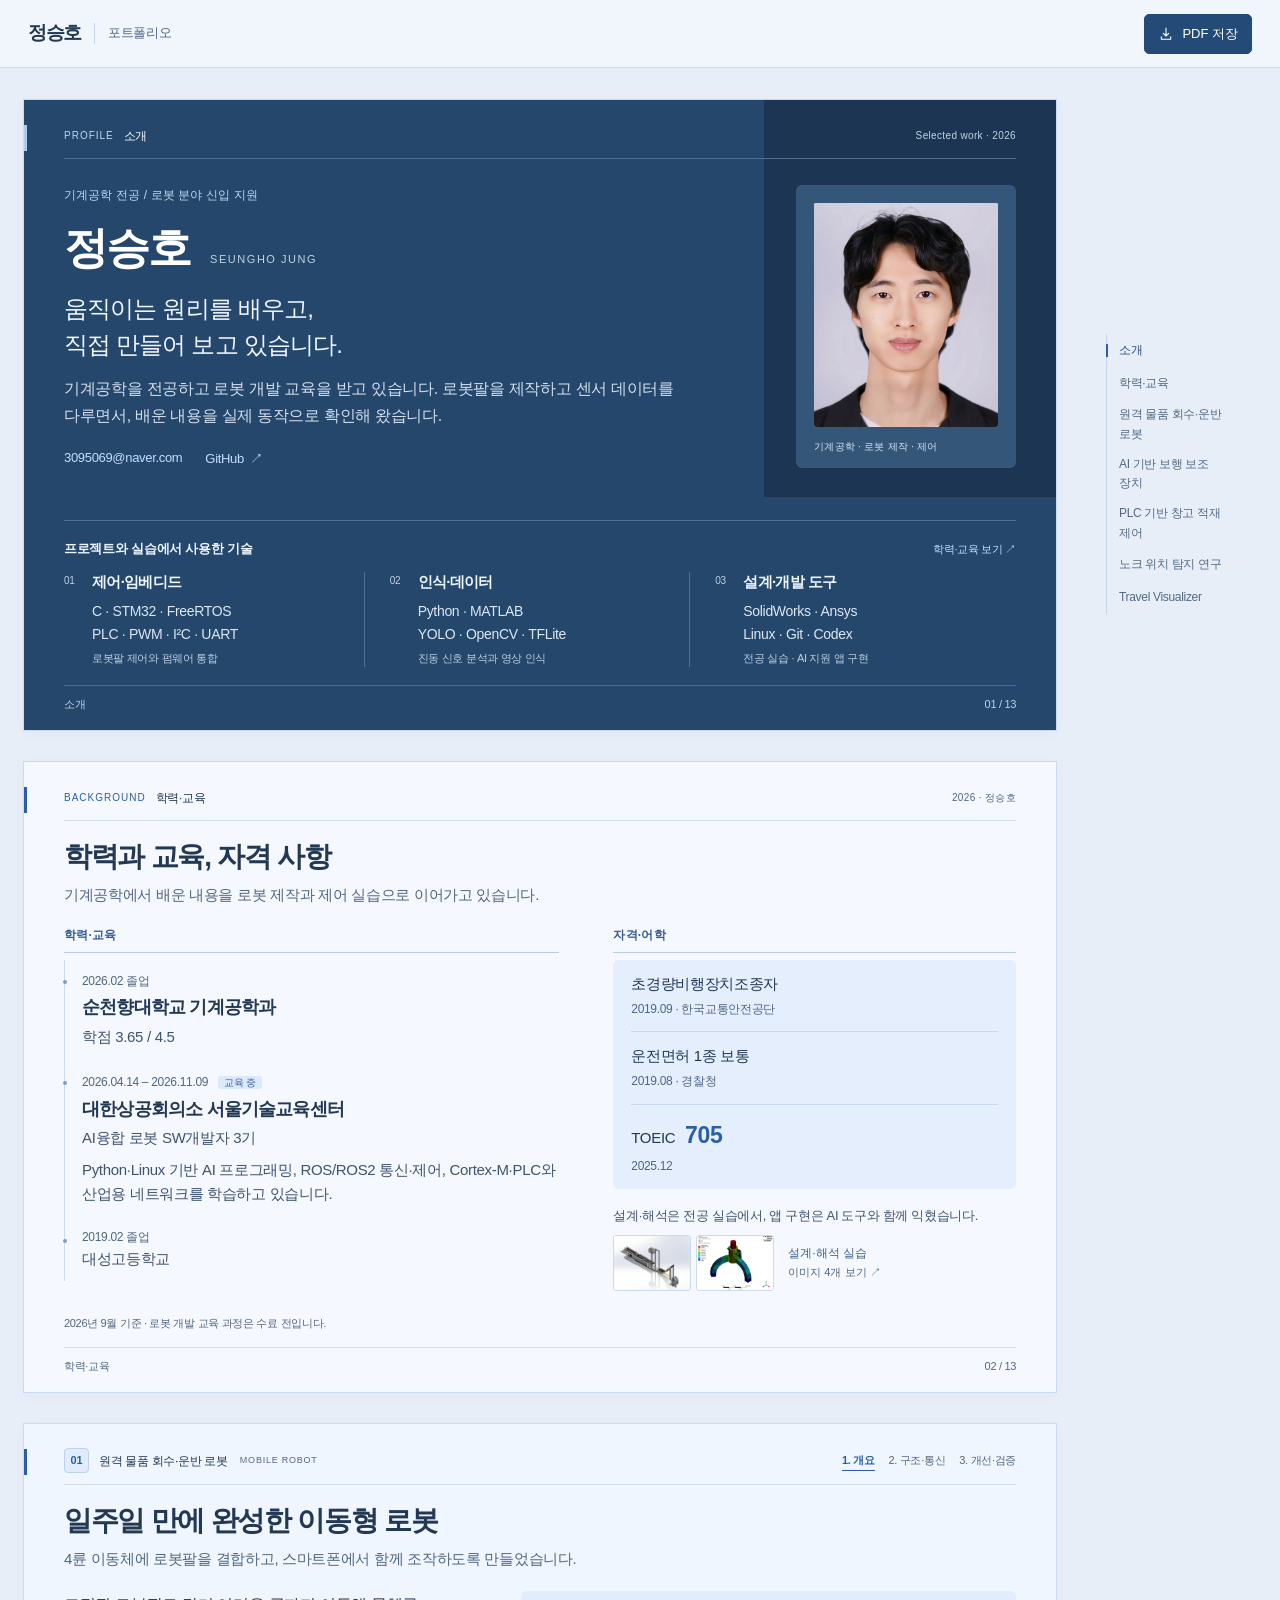
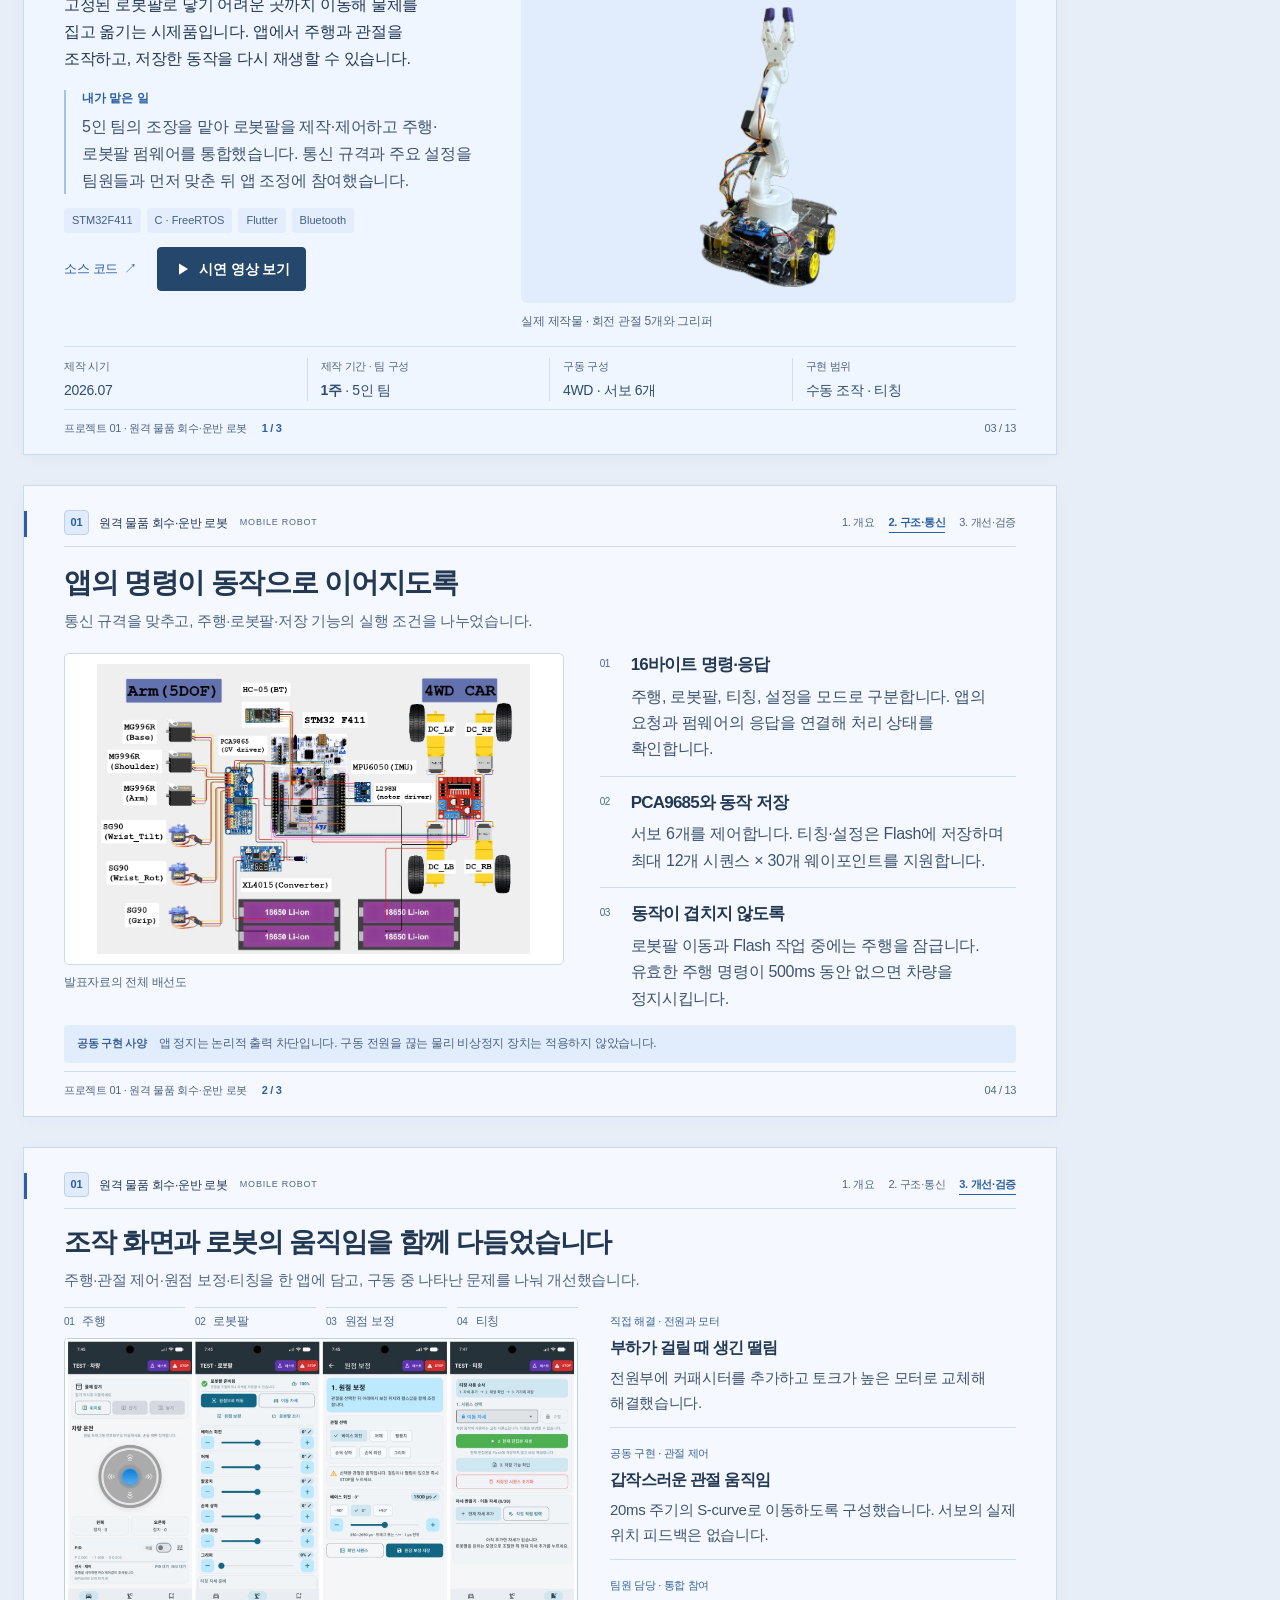
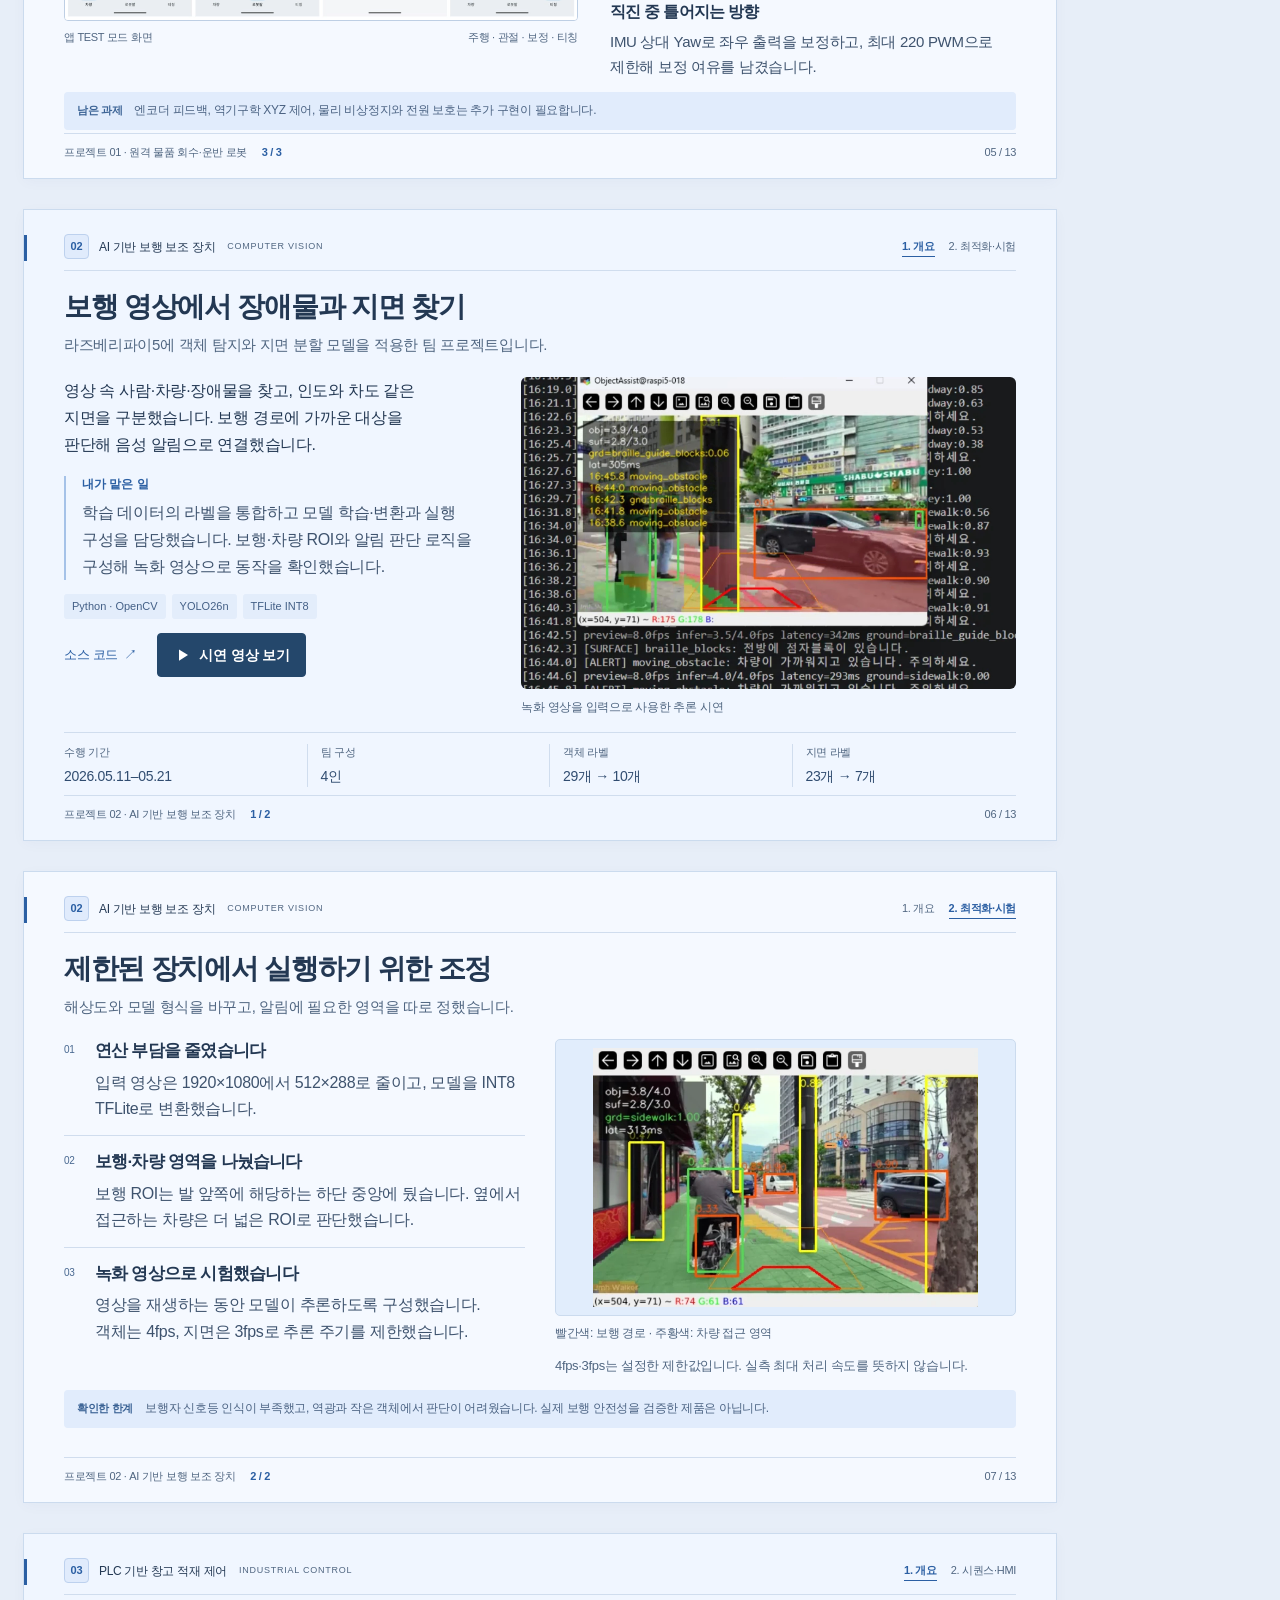
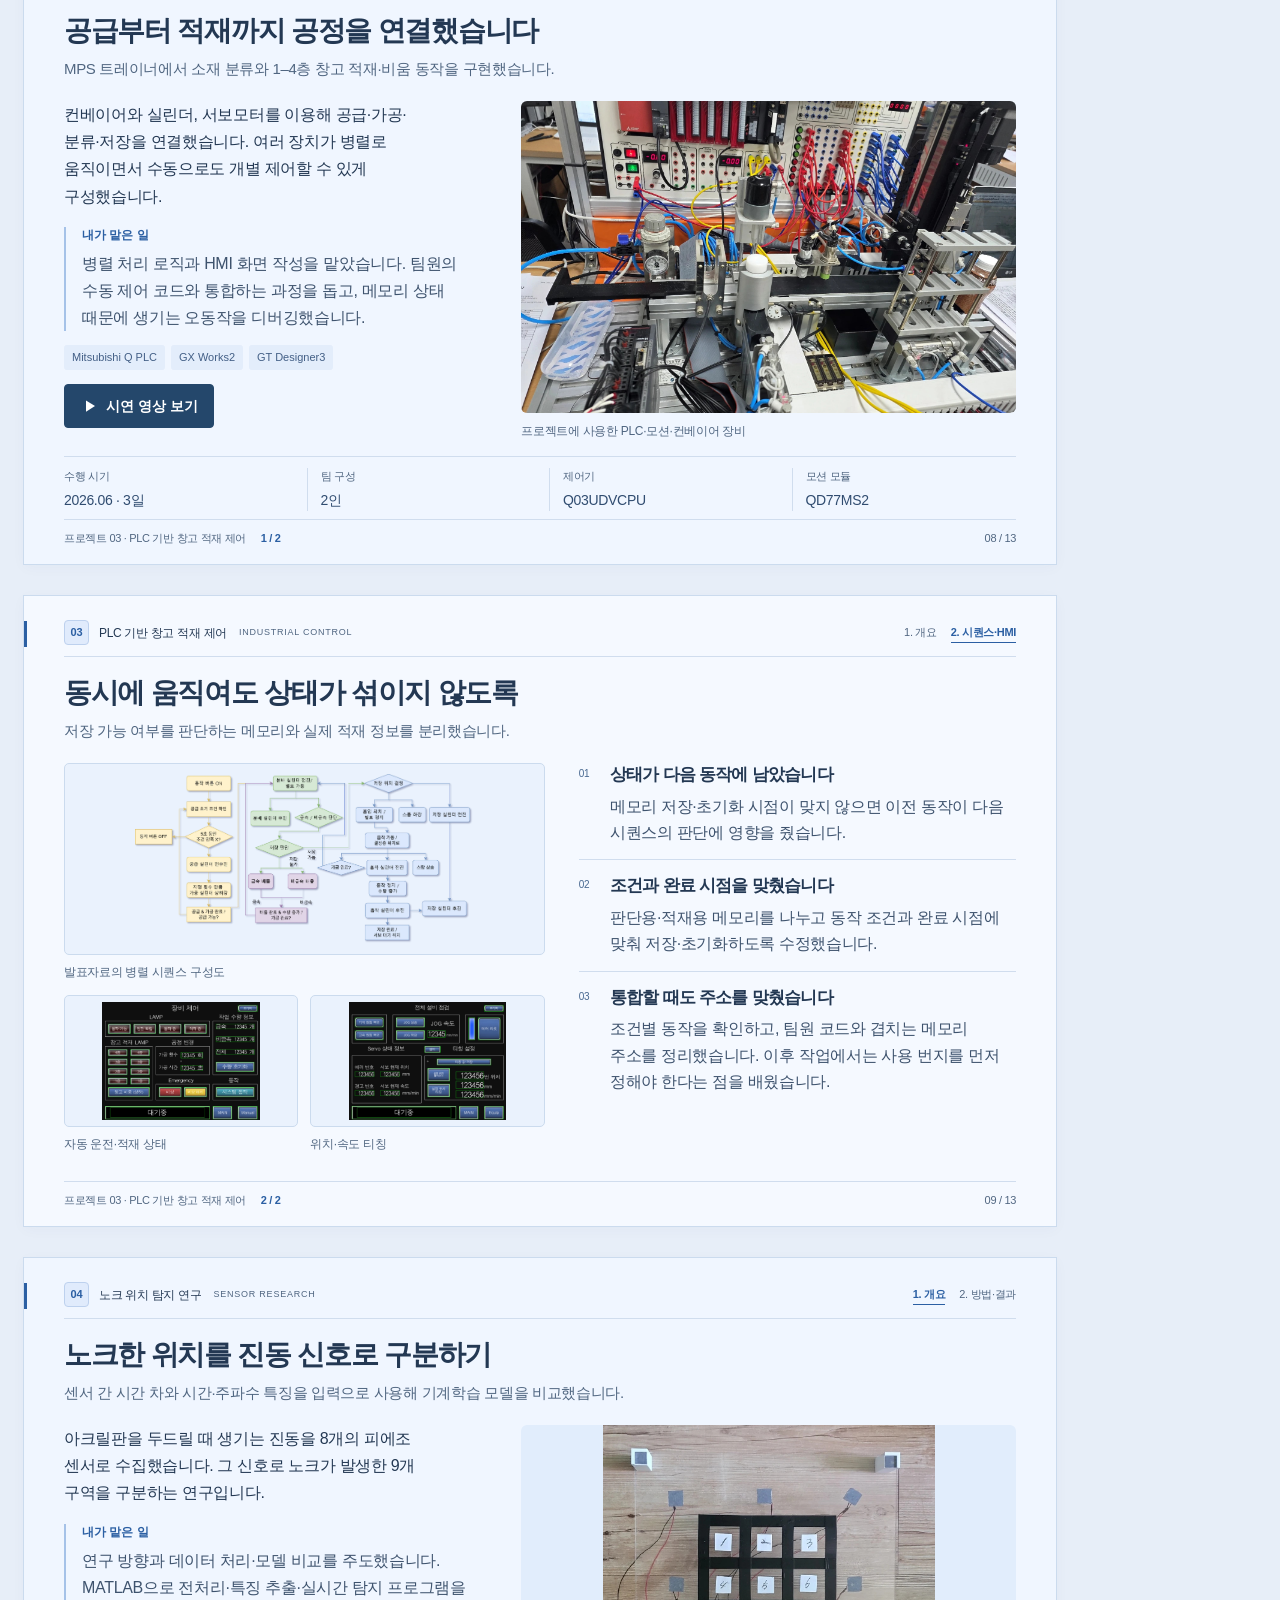
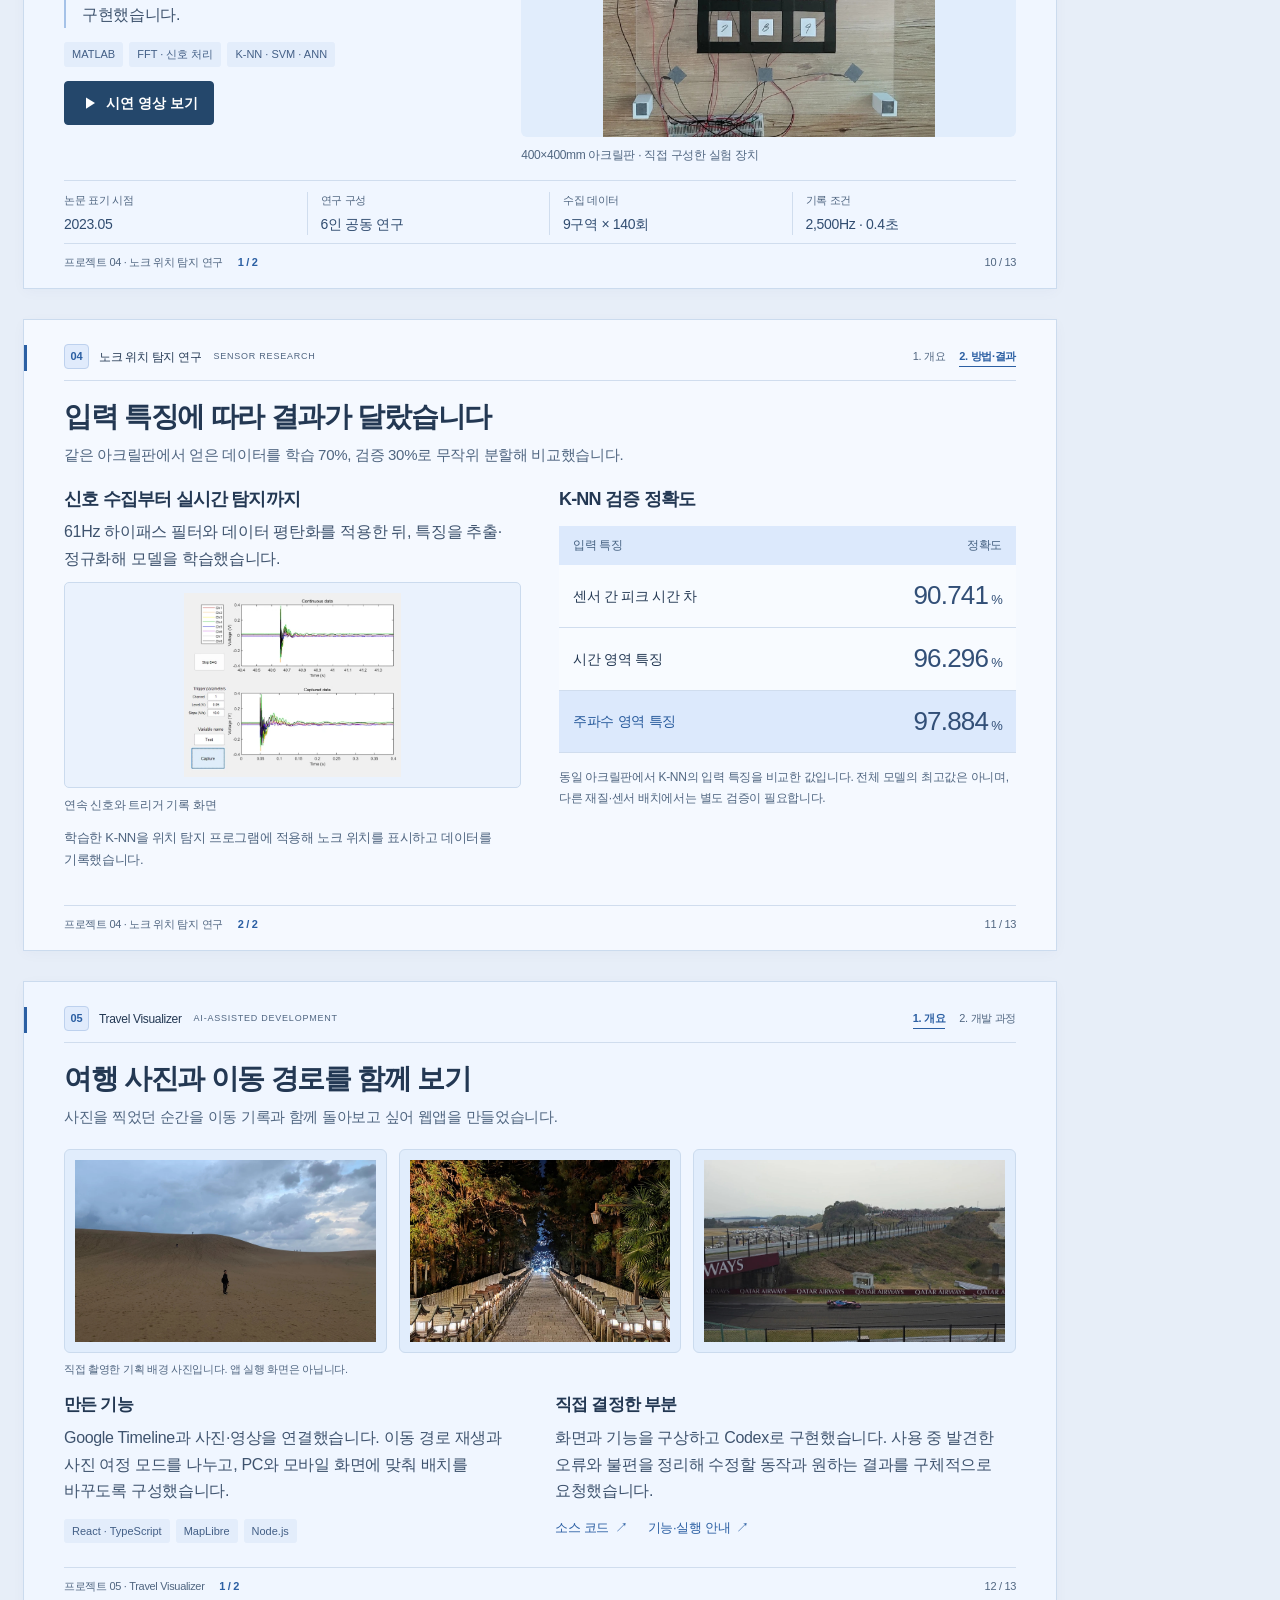
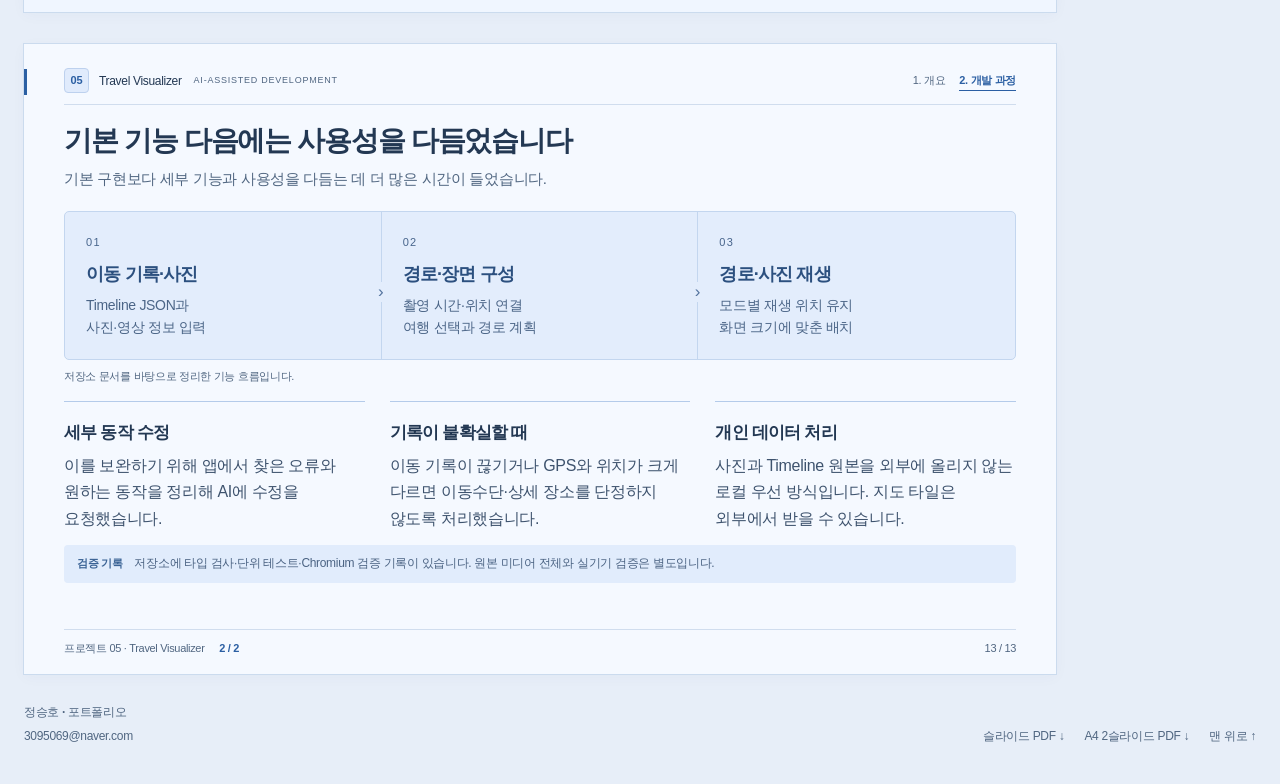
==== commit 3f8c8d6d: "Use full project names in portfolio navigation" ====
--- a/index.html
+++ b/index.html
@@ -36,4 +36,4 @@
 <div class="travel-photos"><figure class="figure-board"><button aria-label="여행 중 촬영한 모래 언덕 크게 보기" class="image-open" data-caption="여행 중 촬영한 모래 언덕" data-image="assets/images/journey-desert.webp"><img alt="여행 중 촬영한 모래 언덕" decoding="async" src="assets/images/journey-desert.jpg"/></button></figure><figure class="figure-board"><button aria-label="여행 중 촬영한 밤의 산책로 크게 보기" class="image-open" data-caption="여행 중 촬영한 밤의 산책로" data-image="assets/images/journey-temple.webp"><img alt="여행 중 촬영한 밤의 산책로" decoding="async" src="assets/images/journey-temple.jpg"/></button></figure><figure class="figure-board"><button aria-label="여행 중 촬영한 철도 크게 보기" class="image-open" data-caption="여행 중 촬영한 철도" data-image="assets/images/journey-railway.webp"><img alt="여행 중 촬영한 철도" decoding="async" src="assets/images/journey-railway.jpg"/></button></figure></div><p class="photo-disclosure">직접 촬영한 기획 배경 사진입니다. 앱 실행 화면은 아닙니다.</p><div class="split travel-copy"><div><h3>만든 기능</h3><p>Google Timeline과 사진·영상을 연결했습니다. 이동 경로 재생과 사진 여정 모드를 나누고, PC와 모바일 화면에 맞춰 배치를 바꾸도록 구성했습니다.</p><div class="tags"><span>React · TypeScript</span><span>MapLibre</span><span>Node.js</span></div></div><div><h3>직접 결정한 부분</h3><p>화면과 기능을 구상하고 Codex로 구현했습니다. 사용 중 발견한 오류와 불편을 정리해 수정할 동작과 원하는 결과를 구체적으로 요청했습니다.</p><div class="project-actions"><a class="text-link" href="https://github.com/sditr0414/Travel-Visualizer" rel="noopener noreferrer" target="_blank">소스 코드 <span aria-hidden="true">↗</span></a><a class="text-link" href="https://github.com/sditr0414/Travel-Visualizer/blob/main/README.md" rel="noopener noreferrer" target="_blank">기능·실행 안내 <span aria-hidden="true">↗</span></a></div></div></div>
 </div><footer aria-label="페이지 정보" class="slide-footer"><span>프로젝트 05 · Travel Visualizer <span class="part-number">1 / 2</span></span><span class="slide-count">12 / 13</span></footer></article></section><section class="page-shell" data-page="13"><article aria-labelledby="travel-detail-title" class="slide" data-category="AI-ASSISTED DEVELOPMENT" data-project="travel" data-title="Travel Visualizer" id="travel-detail"><div class="slide-top"><span class="project-identity"><b aria-label="프로젝트 05" class="project-number">05</b><span>Travel Visualizer</span><span class="category">AI-ASSISTED DEVELOPMENT</span></span><nav aria-label="Travel Visualizer 상세 페이지" class="stage-nav"><a class="" href="#travel">1. 개요</a><a aria-current="step" class="current" href="#travel-detail">2. 개발 과정</a></nav></div><header class="slide-header"><h2 id="travel-detail-title">기본 기능 다음에는 사용성을 다듬었습니다</h2><p class="deck">기본 구현보다 세부 기능과 사용성을 다듬는 데 더 많은 시간이 들었습니다.</p></header><div class="slide-body">
 <div aria-label="문서 기반 기능 흐름" class="workflow"><section><span>01</span><h3>이동 기록·사진</h3><p>Timeline JSON과<br/>사진·영상 정보 입력</p></section><section><span>02</span><h3>경로·장면 구성</h3><p>촬영 시간·위치 연결<br/>여행 선택과 경로 계획</p></section><section><span>03</span><h3>경로·사진 재생</h3><p>모드별 재생 위치 유지<br/>화면 크기에 맞춘 배치</p></section></div><p class="photo-disclosure">저장소 문서를 바탕으로 정리한 기능 흐름입니다.</p><div class="case-grid travel-cases"><section data-step="01"><h3>세부 동작 수정</h3><p>이를 보완하기 위해 앱에서 찾은 오류와 원하는 동작을 정리해 AI에 수정을 요청했습니다.</p></section><section data-step="02"><h3>기록이 불확실할 때</h3><p>이동 기록이 끊기거나 GPS와 위치가 크게 다르면 이동수단·상세 장소를 단정하지 않도록 처리했습니다.</p></section><section data-step="03"><h3>개인 데이터 처리</h3><p>사진과 Timeline 원본을 외부에 올리지 않는 로컬 우선 방식입니다. 지도 타일은 외부에서 받을 수 있습니다.</p></section></div><div class="note-band"><b>검증 기록</b><p>저장소에 타입 검사·단위 테스트·Chromium 검증 기록이 있습니다. 원본 미디어 전체와 실기기 검증은 별도입니다.</p></div>
-</div><footer aria-label="페이지 정보" class="slide-footer"><span>프로젝트 05 · Travel Visualizer <span class="part-number">2 / 2</span></span><span class="slide-count">13 / 13</span></footer></article></section></main><aside aria-label="포트폴리오 목차" class="project-nav no-print" id="project-nav"><nav aria-label="페이지 이동"><a aria-label="소개 · 정승호" data-label="소개 · 정승호" data-section="profile" href="#profile" title="소개 · 정승호"><span class="nav-label">소개</span></a><a aria-label="학력·교육" data-label="학력·교육" data-section="resume" href="#resume" title="학력·교육"><span class="nav-label">학력·교육</span></a><a aria-label="01 · 원격 물품 회수·운반 로봇" data-label="01 · 원격 물품 회수·운반 로봇" data-section="robot" href="#robot" title="01 · 원격 물품 회수·운반 로봇"><span class="nav-label">이동형 로봇</span><small aria-hidden="true" data-stage="robot"></small></a><a aria-label="02 · AI 기반 보행 보조 장치" data-label="02 · AI 기반 보행 보조 장치" data-section="vision" href="#vision" title="02 · AI 기반 보행 보조 장치"><span class="nav-label">AI 보행 보조</span><small aria-hidden="true" data-stage="vision"></small></a><a aria-label="03 · PLC 기반 창고 적재 제어" data-label="03 · PLC 기반 창고 적재 제어" data-section="plc" href="#plc" title="03 · PLC 기반 창고 적재 제어"><span class="nav-label">PLC 자동화</span><small aria-hidden="true" data-stage="plc"></small></a><a aria-label="04 · 노크 위치 탐지 연구" data-label="04 · 노크 위치 탐지 연구" data-section="thesis" href="#thesis" title="04 · 노크 위치 탐지 연구"><span class="nav-label">노크 위치 탐지</span><small aria-hidden="true" data-stage="thesis"></small></a><a aria-label="05 · Travel Visualizer" data-label="05 · Travel Visualizer" data-section="travel" href="#travel" title="05 · Travel Visualizer"><span class="nav-label">Travel Visualizer</span><small aria-hidden="true" data-stage="travel"></small></a></nav></aside></div><footer class="site-footer no-print"><div><strong>정승호 · 포트폴리오</strong><a href="mailto:3095069@naver.com">3095069@naver.com</a></div><nav aria-label="완성된 PDF 내려받기"><a download="정승호_포트폴리오_v9_슬라이드.pdf" href="slides.pdf" id="slide-download">슬라이드 PDF ↓</a><a download="정승호_포트폴리오_v9_A4_2슬라이드.pdf" href="handout.pdf" id="handout-download">A4 2슬라이드 PDF ↓</a><a href="#profile">맨 위로 ↑</a></nav></footer><div aria-hidden="true" id="print-root"></div><div aria-live="polite" class="toast no-print" id="status" role="status"></div><dialog aria-label="프로젝트 자료 확대" id="media-dialog"><div class="dialog-head"><p id="dialog-title"></p><div class="dialog-actions"><button hidden="" id="video-fullscreen" type="button">전체 화면</button><button aria-pressed="false" hidden="" id="image-size-toggle" type="button">원본 크기</button><button aria-label="자료 닫기" id="dialog-close">닫기 ×</button></div></div><div id="dialog-content"></div><div hidden="" id="gallery-controls"><button id="gallery-prev">← 이전</button><span id="gallery-position"></span><button id="gallery-next">다음 →</button></div></dialog><script src="assets/js/app.js"></script></body></html>+</div><footer aria-label="페이지 정보" class="slide-footer"><span>프로젝트 05 · Travel Visualizer <span class="part-number">2 / 2</span></span><span class="slide-count">13 / 13</span></footer></article></section></main><aside aria-label="포트폴리오 목차" class="project-nav no-print" id="project-nav"><nav aria-label="페이지 이동"><a aria-label="소개 · 정승호" data-label="소개 · 정승호" data-section="profile" href="#profile" title="소개 · 정승호"><span class="nav-label">소개</span></a><a aria-label="학력·교육" data-label="학력·교육" data-section="resume" href="#resume" title="학력·교육"><span class="nav-label">학력·교육</span></a><a aria-label="01 · 원격 물품 회수·운반 로봇" data-label="01 · 원격 물품 회수·운반 로봇" data-section="robot" href="#robot" title="01 · 원격 물품 회수·운반 로봇"><span class="nav-label">원격 물품 회수·운반 로봇</span><small aria-hidden="true" data-stage="robot"></small></a><a aria-label="02 · AI 기반 보행 보조 장치" data-label="02 · AI 기반 보행 보조 장치" data-section="vision" href="#vision" title="02 · AI 기반 보행 보조 장치"><span class="nav-label">AI 기반 보행 보조 장치</span><small aria-hidden="true" data-stage="vision"></small></a><a aria-label="03 · PLC 기반 창고 적재 제어" data-label="03 · PLC 기반 창고 적재 제어" data-section="plc" href="#plc" title="03 · PLC 기반 창고 적재 제어"><span class="nav-label">PLC 기반 창고 적재 제어</span><small aria-hidden="true" data-stage="plc"></small></a><a aria-label="04 · 노크 위치 탐지 연구" data-label="04 · 노크 위치 탐지 연구" data-section="thesis" href="#thesis" title="04 · 노크 위치 탐지 연구"><span class="nav-label">노크 위치 탐지 연구</span><small aria-hidden="true" data-stage="thesis"></small></a><a aria-label="05 · Travel Visualizer" data-label="05 · Travel Visualizer" data-section="travel" href="#travel" title="05 · Travel Visualizer"><span class="nav-label">Travel Visualizer</span><small aria-hidden="true" data-stage="travel"></small></a></nav></aside></div><footer class="site-footer no-print"><div><strong>정승호 · 포트폴리오</strong><a href="mailto:3095069@naver.com">3095069@naver.com</a></div><nav aria-label="완성된 PDF 내려받기"><a download="정승호_포트폴리오_v9_슬라이드.pdf" href="slides.pdf" id="slide-download">슬라이드 PDF ↓</a><a download="정승호_포트폴리오_v9_A4_2슬라이드.pdf" href="handout.pdf" id="handout-download">A4 2슬라이드 PDF ↓</a><a href="#profile">맨 위로 ↑</a></nav></footer><div aria-hidden="true" id="print-root"></div><div aria-live="polite" class="toast no-print" id="status" role="status"></div><dialog aria-label="프로젝트 자료 확대" id="media-dialog"><div class="dialog-head"><p id="dialog-title"></p><div class="dialog-actions"><button hidden="" id="video-fullscreen" type="button">전체 화면</button><button aria-pressed="false" hidden="" id="image-size-toggle" type="button">원본 크기</button><button aria-label="자료 닫기" id="dialog-close">닫기 ×</button></div></div><div id="dialog-content"></div><div hidden="" id="gallery-controls"><button id="gallery-prev">← 이전</button><span id="gallery-position"></span><button id="gallery-next">다음 →</button></div></dialog><script src="assets/js/app.js"></script></body></html>
--- a/assets/css/styles.css
+++ b/assets/css/styles.css
@@ -41,7 +41,7 @@
 .part-number{padding-left:12px;color:var(--accent);font-weight:600}.slide-count{font-variant-numeric:tabular-nums;white-space:nowrap}
 /* Persistent but intentionally quiet. */
 .project-nav{position:fixed;right:max(24px,calc((100vw - 1392px)/2 + 24px));top:calc(50% + 24px);transform:translateY(-50%);width:150px;max-height:calc(100dvh - 150px);overflow:auto;z-index:25;background:transparent}
-.project-nav nav{display:grid;border-left:1px solid #cbd5ca}.project-nav nav a{position:relative;display:grid;grid-template-columns:minmax(0,1fr) 21px;gap:4px;align-items:center;min-height:32px;padding:5px 0 5px 12px;font-size:12px;line-height:1.65;text-decoration:none;color:#667469;font-weight:400}.project-nav nav a::before{position:absolute;left:-1px;top:50%;transform:translateY(-50%);width:2px;height:13px;background:var(--accent);content:"";opacity:0}.project-nav nav a.active{font-weight:550;color:#214539}.project-nav nav a.active::before{opacity:1}.project-nav nav a:hover{color:#173d30}.project-nav nav small{font-size:10px;text-align:right;color:#667469;font-variant-numeric:tabular-nums}.project-nav nav small:empty{visibility:hidden}.nav-label{white-space:nowrap}
+.project-nav nav{display:grid;border-left:1px solid #cbd5ca}.project-nav nav a{position:relative;display:grid;grid-template-columns:minmax(0,1fr) 21px;gap:4px;align-items:center;min-height:32px;padding:5px 0 5px 12px;font-size:12px;line-height:1.65;text-decoration:none;color:#667469;font-weight:400}.project-nav nav a::before{position:absolute;left:-1px;top:50%;transform:translateY(-50%);width:2px;height:13px;background:var(--accent);content:"";opacity:0}.project-nav nav a.active{font-weight:550;color:#214539}.project-nav nav a.active::before{opacity:1}.project-nav nav a:hover{color:#173d30}.project-nav nav small{font-size:10px;text-align:right;color:#667469;font-variant-numeric:tabular-nums}.project-nav nav small:empty{visibility:hidden}.nav-label{white-space:normal;word-break:keep-all;overflow-wrap:break-word}
 /* Editorial project exhibits: generous imagery, one accent, strong role separation. */
 .split{display:grid;grid-template-columns:1fr 1fr;gap:30px;align-items:start}.overview{grid-template-columns:1.15fr 1fr;gap:32px;flex:1;align-items:start}
 .summary{font-size:16px;line-height:1.6}.role-block{margin:18px 0 13px;padding:12px 16px;background:var(--tint);border-left:2px solid var(--accent)}.role-block h3{font-size:13px;color:var(--accent);font-weight:650;margin-bottom:6px}.role-block p{font-size:15px;line-height:1.65}
@@ -205,7 +205,7 @@
  .section-label{font-size:13px}.resume-entry h4{font-size:18px}.resume-entry p{font-size:16px}.credential-list{padding:0 16px}.credential-list dt{font-size:16px}.credential-list dd{font-size:13px}.resume-tools p{font-size:14px}.coursework-thumbs img{width:68px;height:52px}.coursework-link{font-size:12px;gap:12px}.coursework-link small{font-size:11px}.resume-note{font-size:12px;line-height:1.7}.result-table td{font-size:25px}.result-note{font-size:13px}.travel-photos{gap:6px}.travel-photos img{height:137px}.travel-copy h3{font-size:18px}.workflow{display:flex;flex-direction:column}.workflow section{padding:17px 20px;border-bottom:1px solid #d4e3df}.workflow section:last-child{border:0}.workflow h3{font-size:18px}.workflow p{font-size:15px}.photo-disclosure{font-size:12px}
  .slide-footer{font-size:11px;margin-top:24px;align-items:flex-end}.part-number{display:block;padding:0}
 }
-@media screen and (max-width:1230px){.project-nav{background:#fafcfc;border-color:#dae5e3;border-radius:5px;box-shadow:0 8px 22px rgba(32,54,57,.06)}.project-nav nav a{font-size:13px;min-height:40px}}
+@media screen and (max-width:1230px){.project-nav{width:min(300px,calc(100vw - 32px));background:#fafcfc;border-color:#dae5e3;border-radius:5px;box-shadow:0 8px 22px rgba(32,54,57,.06)}.project-nav nav a{font-size:13px;min-height:40px}}
 @media screen and (max-width:600px){.site-header{height:62px;padding:0 16px}.brand strong{font-size:18px}.brand span{font-size:12px}.header-actions{gap:4px}.pdf-button,#nav-toggle{font-size:12px;padding:7px 9px}.mobile-context{background:#e9f0ef}.page-layout{padding-top:20px}.project-nav{top:104px}}
 /* Review pass: keep the page-five evidence and its limitation note above the footer. */
 .app-detail-slide .slide-header{margin:16px 0 15px}
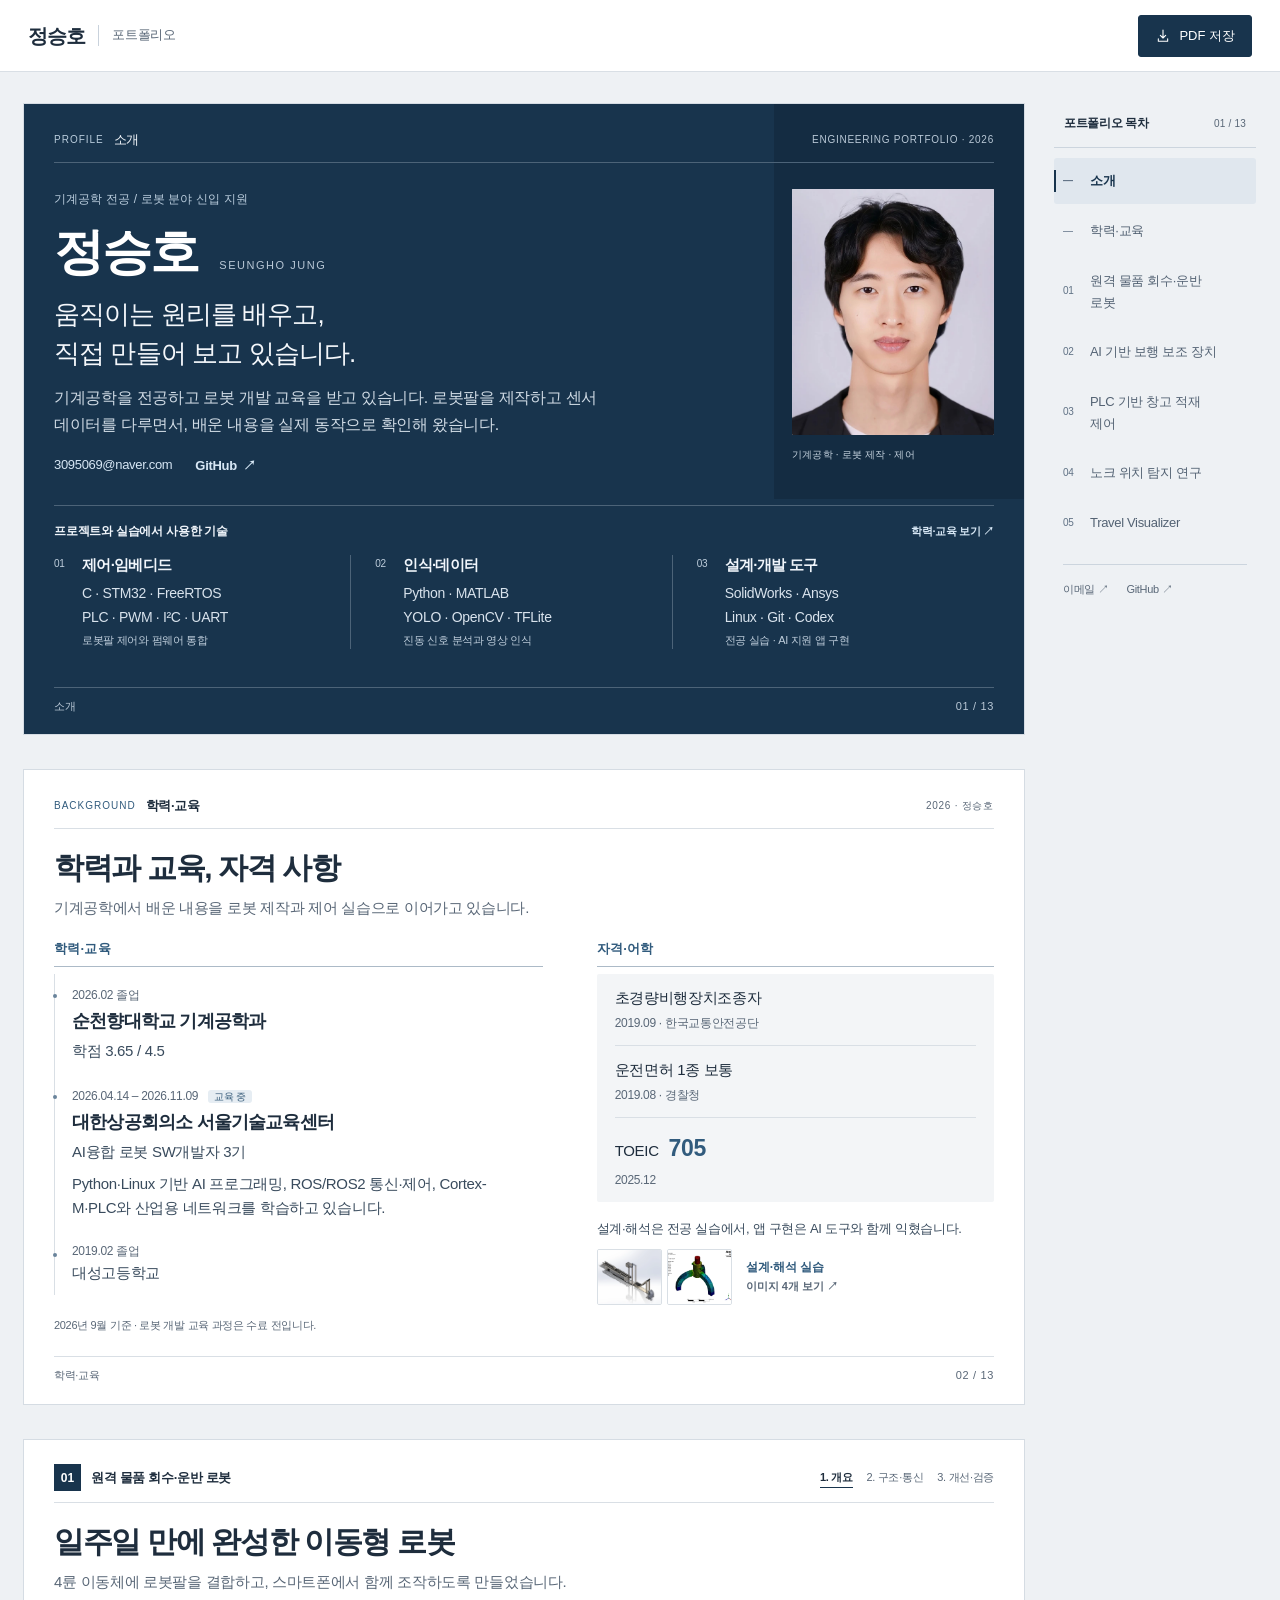
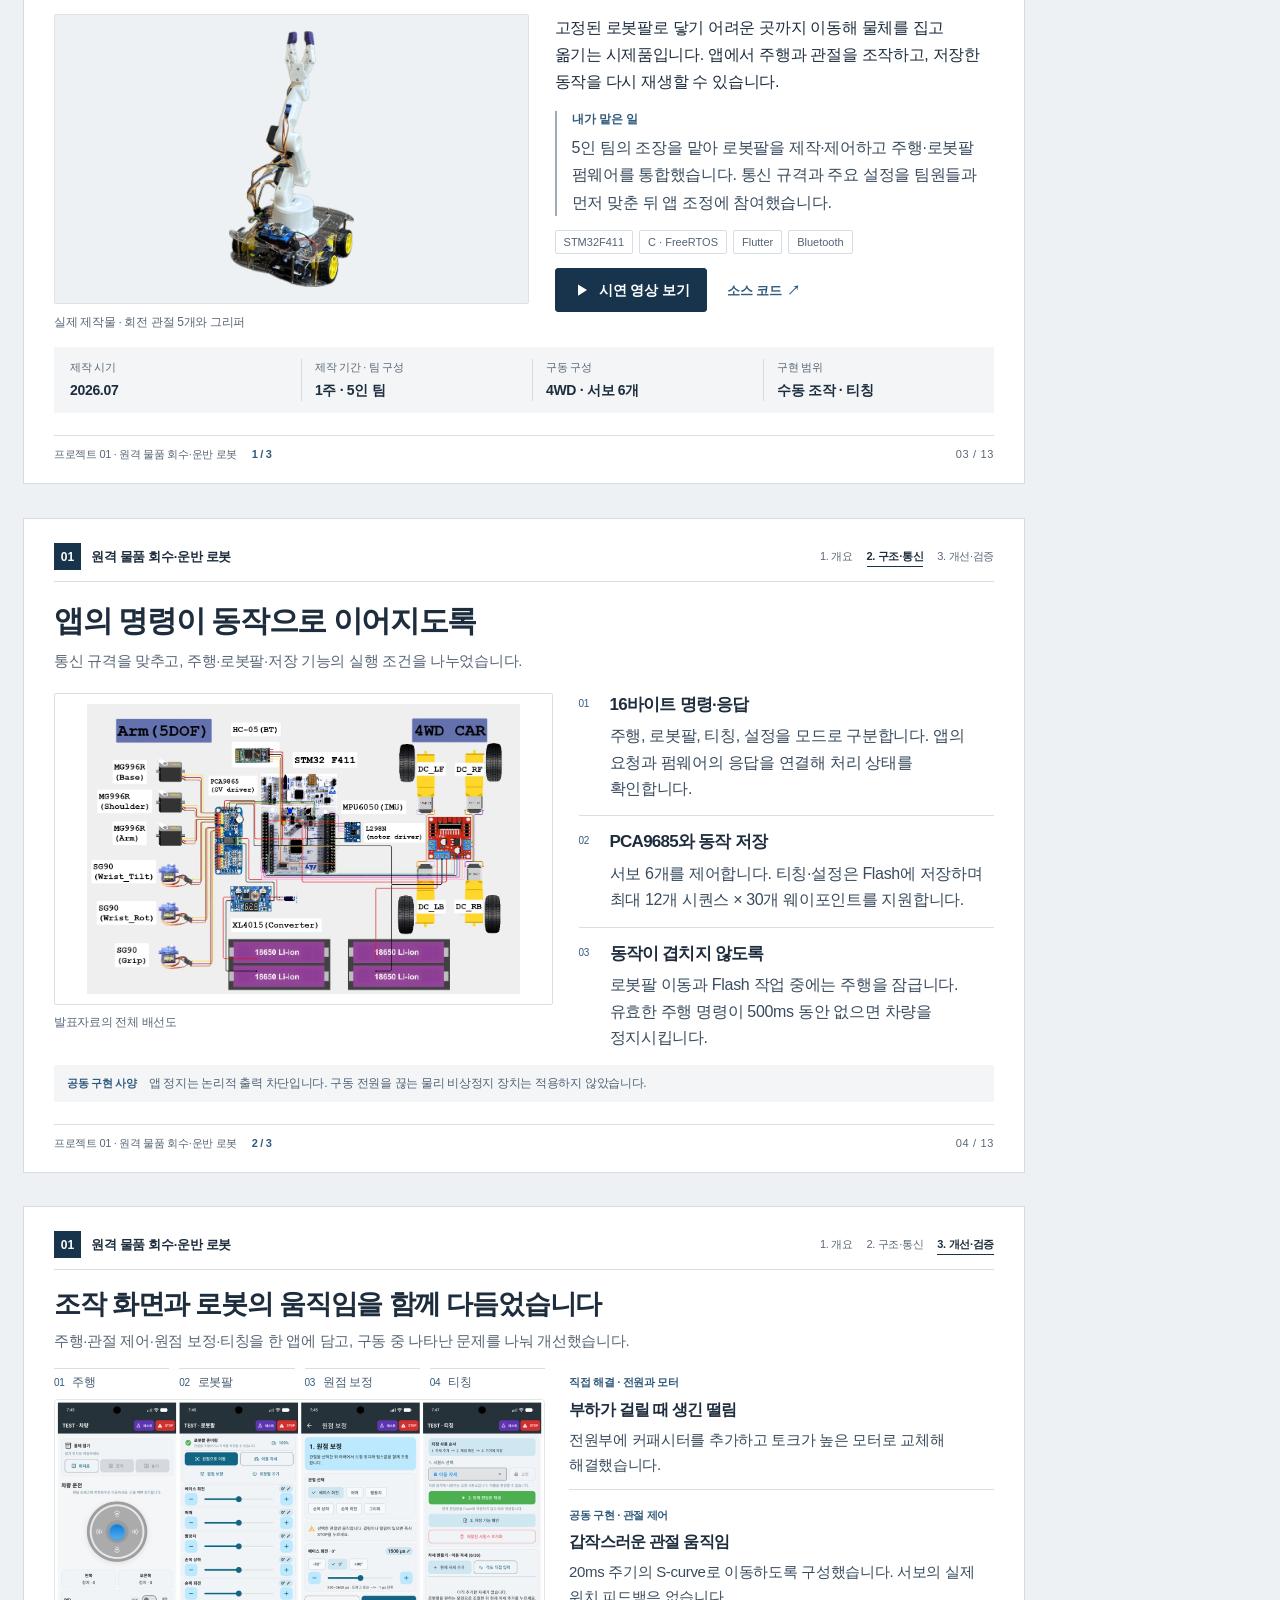
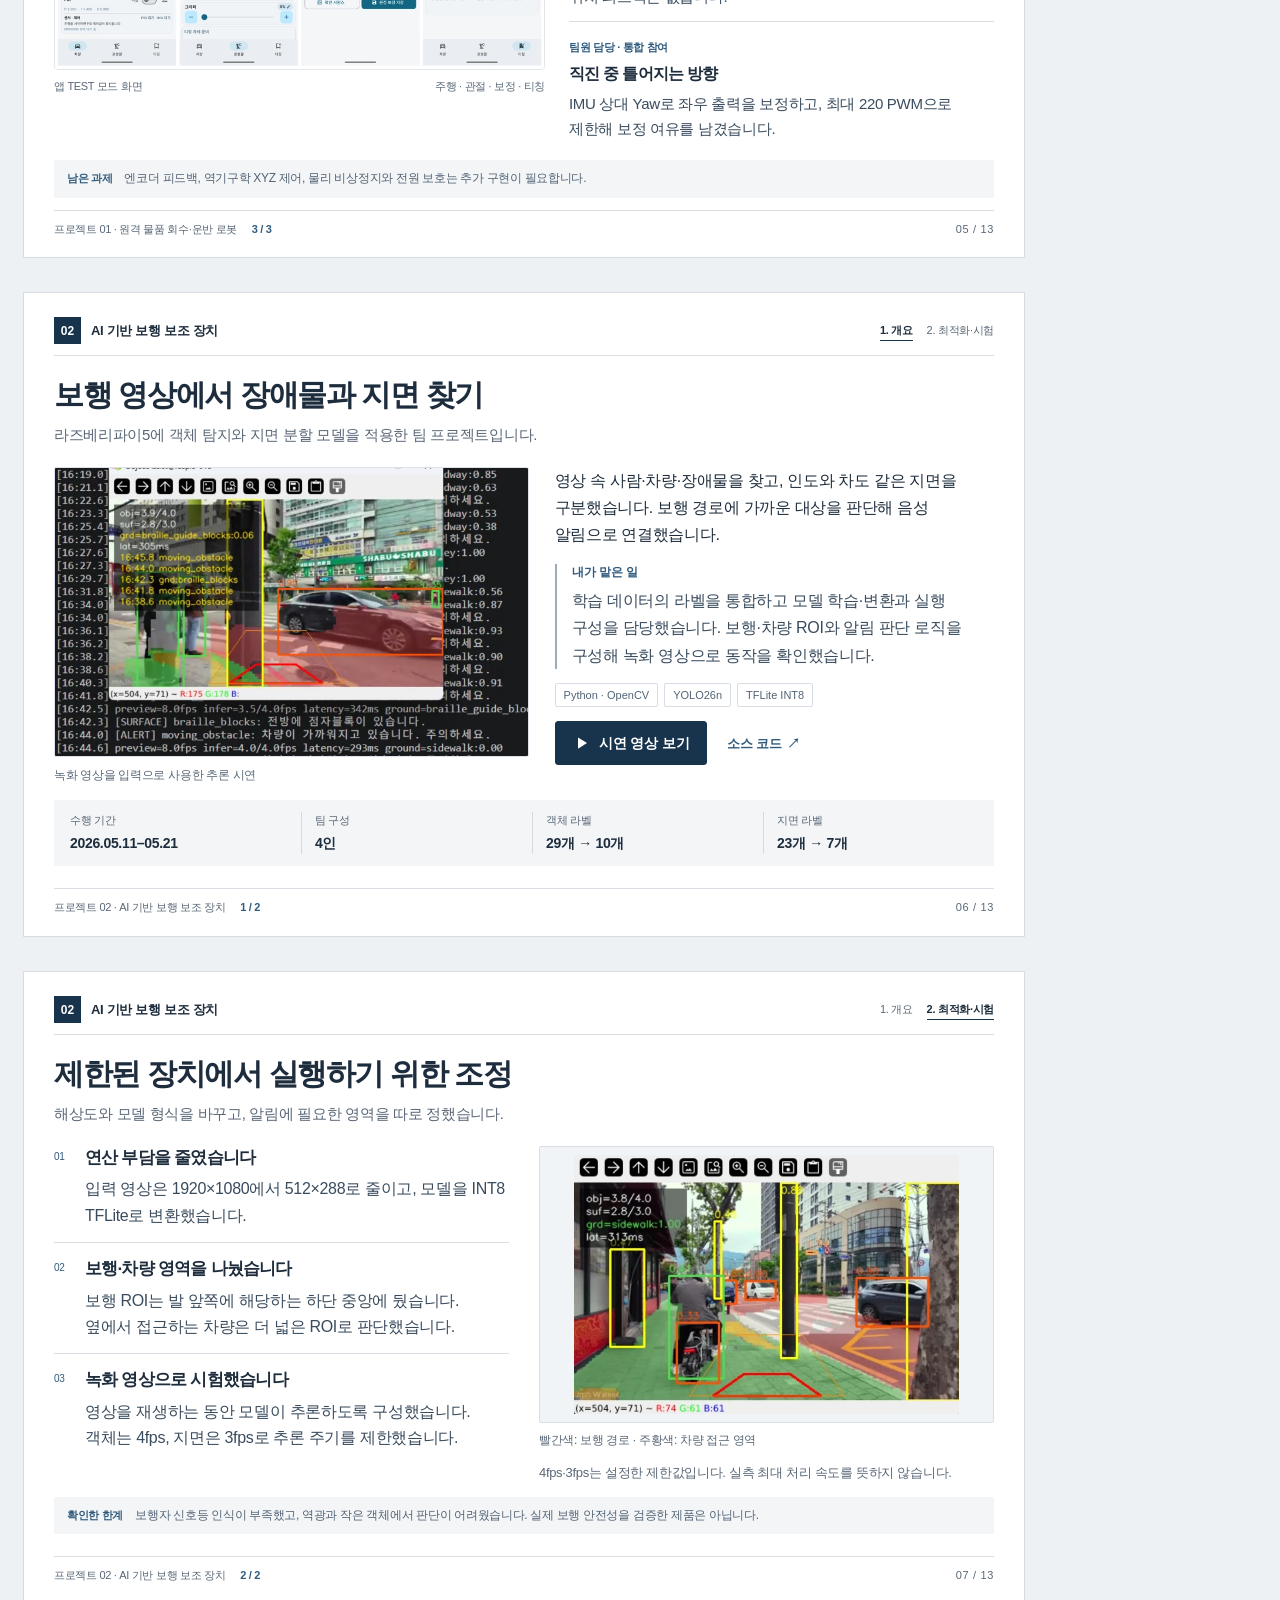
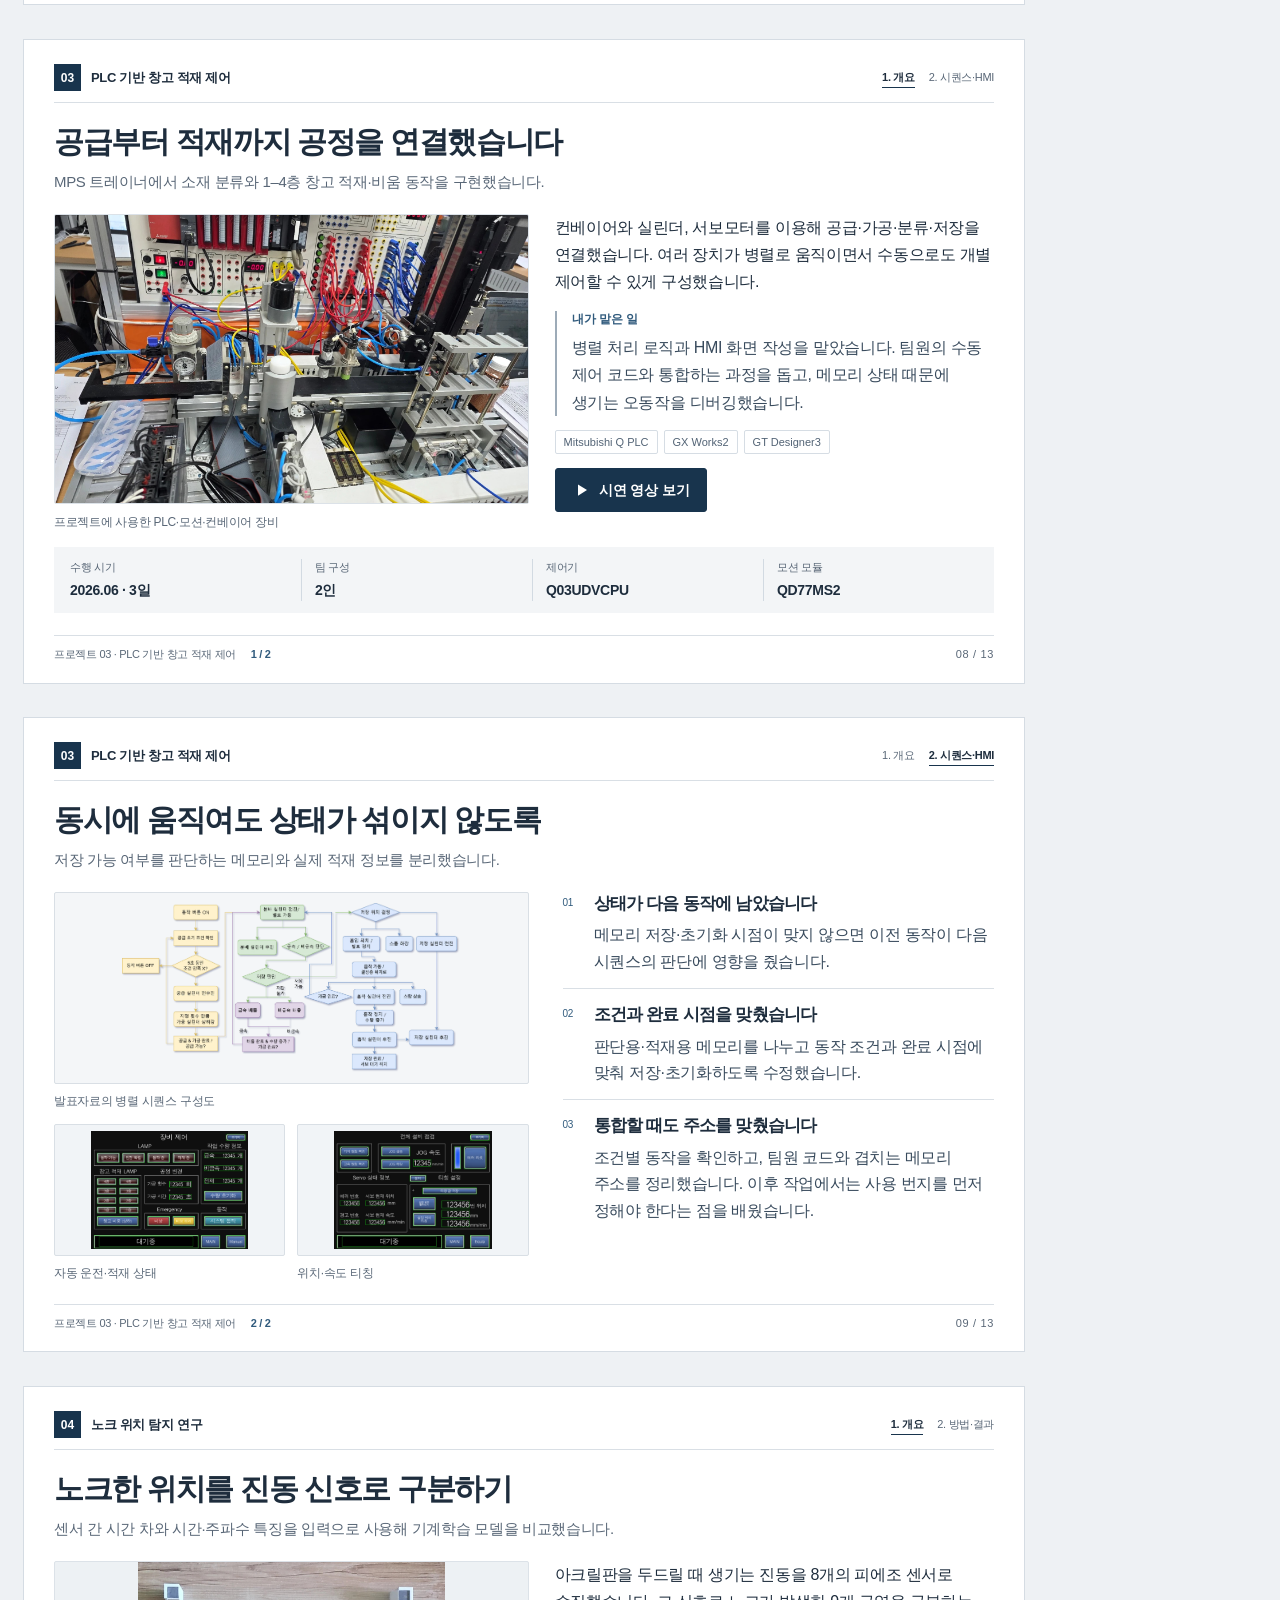
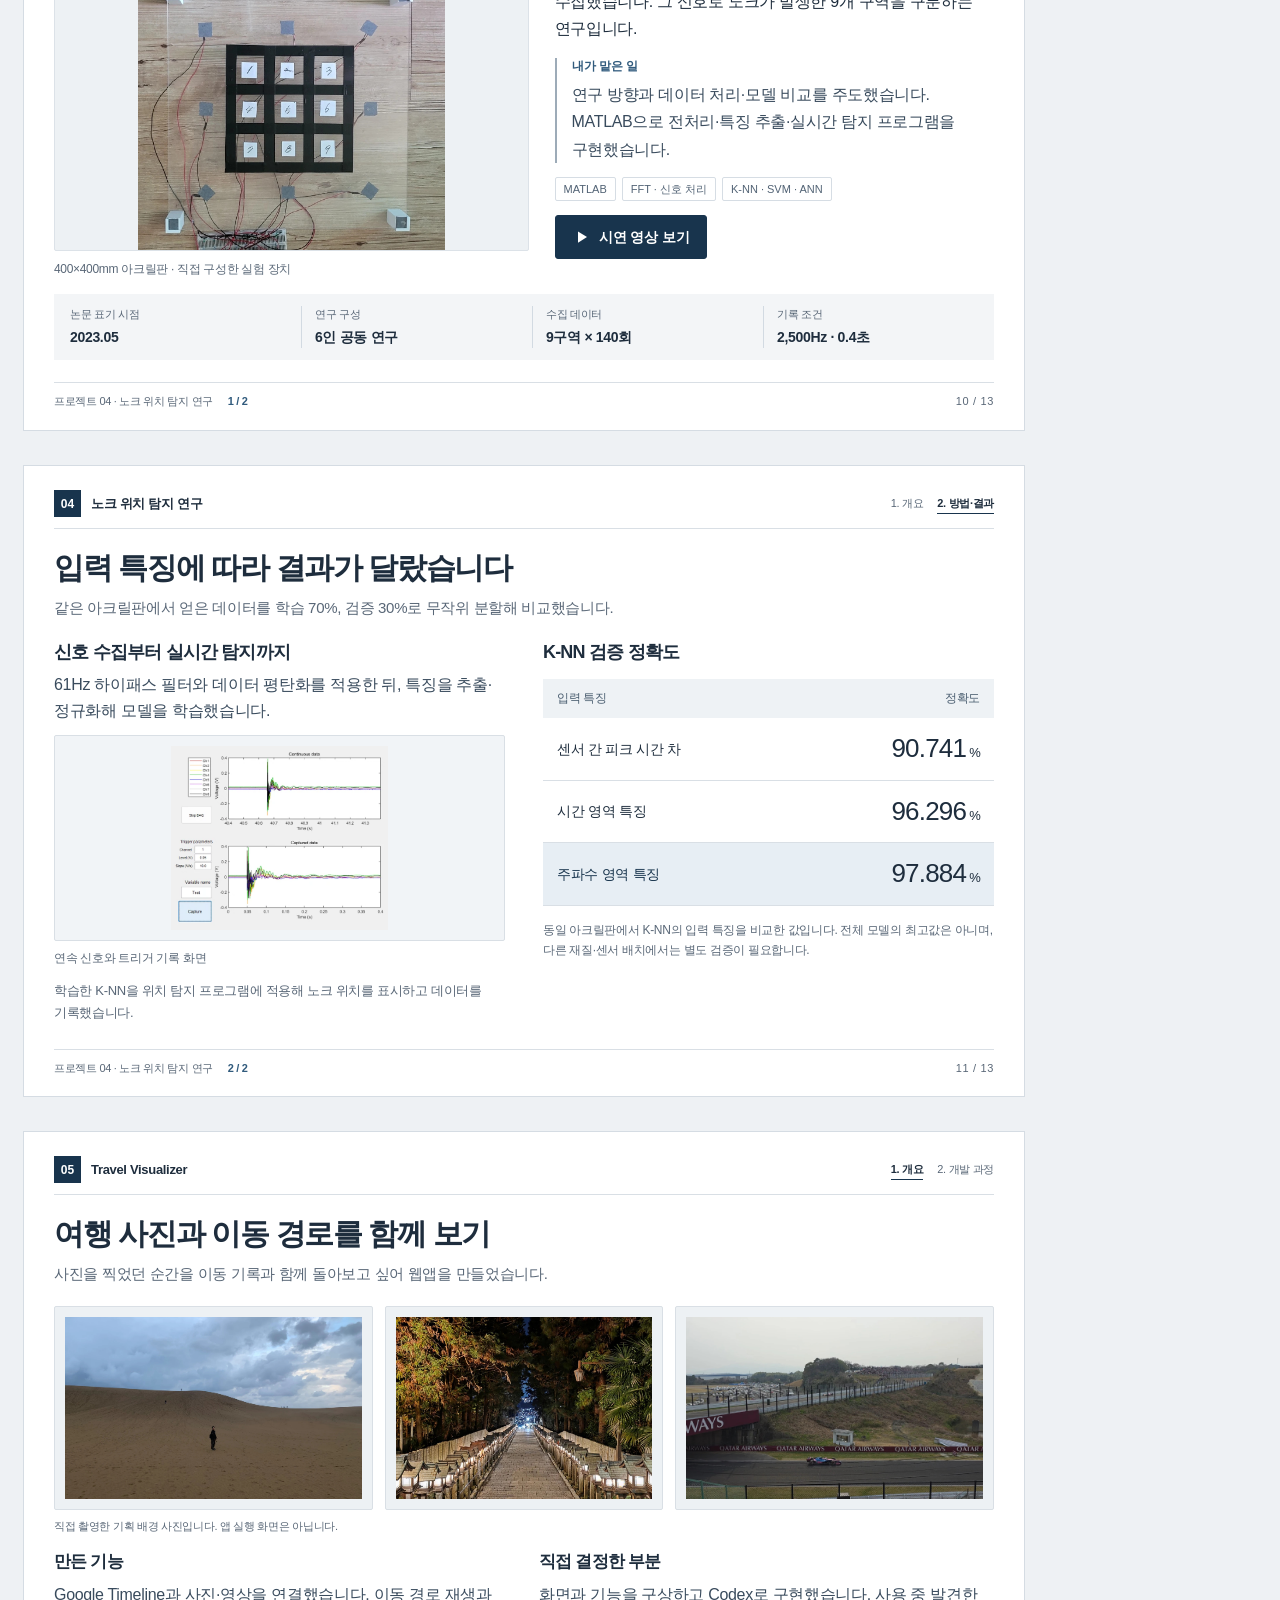
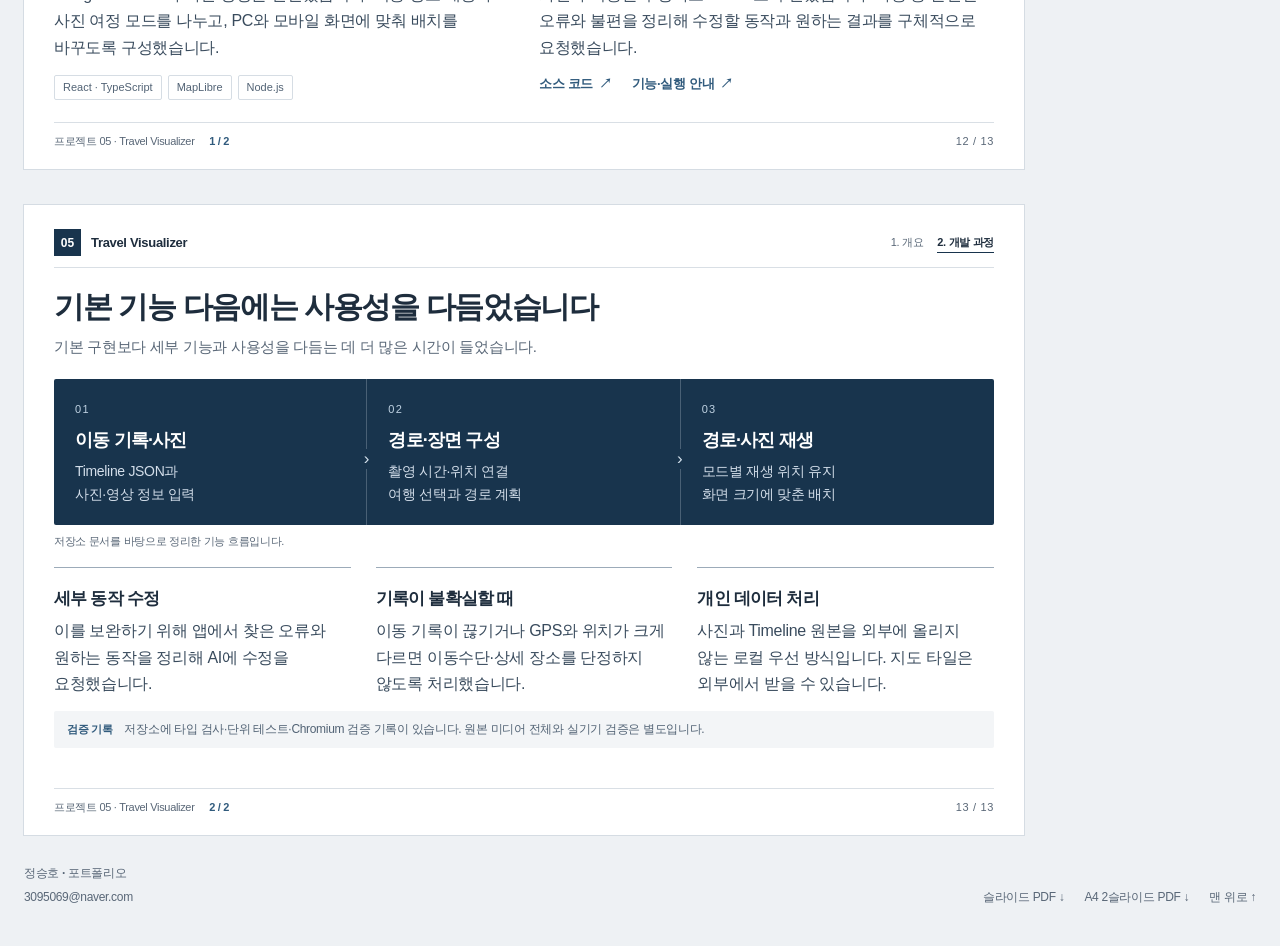
==== commit a5753f38: "Refine engineering portfolio layout and preserve prior version" ====
--- a/index.html
+++ b/index.html
@@ -1,6 +1,6 @@
 <!DOCTYPE html>
 
-<html lang="ko"><head><meta charset="utf-8"/><meta content="width=device-width, initial-scale=1" name="viewport"/><meta content="light" name="color-scheme"/><meta content="정승호의 개인 포트폴리오. 로봇 제작, 영상 인식, PLC 제어, 신호 분석과 웹앱 개발 경험을 담았습니다." name="description"/><title>정승호 | 포트폴리오</title><link href="assets/css/styles.css" rel="stylesheet"/><style id="print-page-size">@page{size:A4 portrait;margin:0}</style><meta content="#244a78" name="theme-color"/><link rel="canonical" href="https://sditr0414.github.io/"/><meta property="og:type" content="website"/><meta property="og:title" content="정승호 | 포트폴리오"/><meta property="og:description" content="로봇 제작, 영상 인식, PLC 제어, 신호 분석과 웹앱 개발 경험을 담았습니다."/><meta property="og:url" content="https://sditr0414.github.io/"/></head><body><a class="skip-link" href="#main">본문으로 이동</a><header class="site-header no-print"><a class="brand" href="#profile"><strong>정승호</strong><span>포트폴리오</span></a><div class="header-actions"><button class="pdf-button" id="pdf-button" title="현재 디자인을 16:9 PDF로 저장" type="button"><svg aria-hidden="true" viewbox="0 0 24 24"><path d="M12 3v12m-4-4 4 4 4-4M5 16v4h14v-4"></path></svg><span>PDF 저장</span></button><button aria-controls="project-nav" aria-expanded="false" id="nav-toggle">목차<svg aria-hidden="true" viewbox="0 0 24 24"><path d="M7 6h14M7 12h14M7 18h14M3 6h.01M3 12h.01M3 18h.01"></path></svg></button></div></header><div aria-live="polite" class="mobile-context no-print"><span id="mobile-current">소개 · 정승호</span><span id="mobile-count">01 / 13</span></div><div class="page-layout"><main id="main"><section class="page-shell" data-page="1"><article aria-labelledby="profile-title" class="slide cover" data-category="PROFILE" data-project="profile" data-title="소개" id="profile"><div class="slide-top"><span class="project-identity"><b>PROFILE</b><span>소개</span></span><span class="edition">Selected work · 2026</span></div><div class="slide-body">
+<html lang="ko"><head><meta charset="utf-8"/><meta content="width=device-width, initial-scale=1" name="viewport"/><meta content="light" name="color-scheme"/><meta content="정승호의 개인 포트폴리오. 로봇 제작, 영상 인식, PLC 제어, 신호 분석과 웹앱 개발 경험을 담았습니다." name="description"/><title>정승호 | 포트폴리오</title><link href="assets/css/styles.css?v=20260920b" rel="stylesheet"/><style id="print-page-size">@page{size:A4 portrait;margin:0}</style><meta content="#244a78" name="theme-color"/><link rel="canonical" href="https://sditr0414.github.io/"/><meta property="og:type" content="website"/><meta property="og:title" content="정승호 | 포트폴리오"/><meta property="og:description" content="로봇 제작, 영상 인식, PLC 제어, 신호 분석과 웹앱 개발 경험을 담았습니다."/><meta property="og:url" content="https://sditr0414.github.io/"/></head><body><a class="skip-link" href="#main">본문으로 이동</a><header class="site-header no-print"><a class="brand" href="#profile"><strong>정승호</strong><span>포트폴리오</span></a><div class="header-actions"><button class="pdf-button" id="pdf-button" title="현재 디자인을 16:9 PDF로 저장" type="button"><svg aria-hidden="true" viewbox="0 0 24 24"><path d="M12 3v12m-4-4 4 4 4-4M5 16v4h14v-4"></path></svg><span>PDF 저장</span></button><button aria-controls="project-nav" aria-expanded="false" id="nav-toggle">목차<svg aria-hidden="true" viewbox="0 0 24 24"><path d="M7 6h14M7 12h14M7 18h14M3 6h.01M3 12h.01M3 18h.01"></path></svg></button></div></header><div aria-live="polite" class="mobile-context no-print"><span id="mobile-current">소개 · 정승호</span><span id="mobile-count">01 / 13</span></div><div class="page-layout"><main id="main"><section class="page-shell" data-page="1"><article aria-labelledby="profile-title" class="slide cover" data-category="PROFILE" data-project="profile" data-title="소개" id="profile"><div class="slide-top"><span class="project-identity"><b>PROFILE</b><span>소개</span></span><span class="edition">ENGINEERING PORTFOLIO · 2026</span></div><div class="slide-body">
 <div class="hero-grid"><div class="hero-copy"><p class="intro-label">기계공학 전공 / 로봇 분야 신입 지원</p><h1 id="profile-title">정승호<span class="name-english">SEUNGHO JUNG</span></h1><p class="hero-line">움직이는 원리를 배우고,<br/>직접 만들어 보고 있습니다.</p><p class="hero-description">기계공학을 전공하고 로봇 개발 교육을 받고 있습니다. 로봇팔을 제작하고 센서 데이터를 다루면서, 배운 내용을 실제 동작으로 확인해 왔습니다.</p><div class="contact-links"><a href="mailto:3095069@naver.com">3095069@naver.com</a><a class="text-link" href="https://github.com/sditr0414" rel="noopener noreferrer" target="_blank">GitHub <span aria-hidden="true">↗</span></a></div></div><figure class="portrait"><img alt="정승호 프로필 사진" src="assets/images/profile.jpg"/><figcaption>기계공학 · 로봇 제작 · 제어</figcaption></figure></div>
 <div class="skills-band"><div class="skills-heading"><h2>프로젝트와 실습에서 사용한 기술</h2><a class="text-link" href="#resume">학력·교육 보기 ↗</a></div><div class="skill-grid"><section><span aria-hidden="true" class="skill-index">01</span><h3>제어·임베디드</h3><p>C · STM32 · FreeRTOS<br/>PLC · PWM · I²C · UART</p><small>로봇팔 제어와 펌웨어 통합</small></section><section><span aria-hidden="true" class="skill-index">02</span><h3>인식·데이터</h3><p>Python · MATLAB<br/>YOLO · OpenCV · TFLite</p><small>진동 신호 분석과 영상 인식</small></section><section><span aria-hidden="true" class="skill-index">03</span><h3>설계·개발 도구</h3><p>SolidWorks · Ansys<br/>Linux · Git · Codex</p><small>전공 실습 · AI 지원 앱 구현</small></section></div></div>
 </div><footer aria-label="페이지 정보" class="slide-footer"><span>소개</span><span class="slide-count">01 / 13</span></footer></article></section><section class="page-shell" data-page="2"><article aria-labelledby="resume-title" class="slide resume-slide" data-category="BACKGROUND" data-project="resume" data-title="학력·교육" id="resume"><div class="slide-top"><span class="project-identity"><b>BACKGROUND</b><span>학력·교육</span></span><span class="edition">2026 · 정승호</span></div><header class="slide-header"><h2 id="resume-title">학력과 교육, 자격 사항</h2><p class="deck">기계공학에서 배운 내용을 로봇 제작과 제어 실습으로 이어가고 있습니다.</p></header><div class="slide-body">
@@ -36,4 +36,4 @@
 <div class="travel-photos"><figure class="figure-board"><button aria-label="여행 중 촬영한 모래 언덕 크게 보기" class="image-open" data-caption="여행 중 촬영한 모래 언덕" data-image="assets/images/journey-desert.webp"><img alt="여행 중 촬영한 모래 언덕" decoding="async" src="assets/images/journey-desert.jpg"/></button></figure><figure class="figure-board"><button aria-label="여행 중 촬영한 밤의 산책로 크게 보기" class="image-open" data-caption="여행 중 촬영한 밤의 산책로" data-image="assets/images/journey-temple.webp"><img alt="여행 중 촬영한 밤의 산책로" decoding="async" src="assets/images/journey-temple.jpg"/></button></figure><figure class="figure-board"><button aria-label="여행 중 촬영한 철도 크게 보기" class="image-open" data-caption="여행 중 촬영한 철도" data-image="assets/images/journey-railway.webp"><img alt="여행 중 촬영한 철도" decoding="async" src="assets/images/journey-railway.jpg"/></button></figure></div><p class="photo-disclosure">직접 촬영한 기획 배경 사진입니다. 앱 실행 화면은 아닙니다.</p><div class="split travel-copy"><div><h3>만든 기능</h3><p>Google Timeline과 사진·영상을 연결했습니다. 이동 경로 재생과 사진 여정 모드를 나누고, PC와 모바일 화면에 맞춰 배치를 바꾸도록 구성했습니다.</p><div class="tags"><span>React · TypeScript</span><span>MapLibre</span><span>Node.js</span></div></div><div><h3>직접 결정한 부분</h3><p>화면과 기능을 구상하고 Codex로 구현했습니다. 사용 중 발견한 오류와 불편을 정리해 수정할 동작과 원하는 결과를 구체적으로 요청했습니다.</p><div class="project-actions"><a class="text-link" href="https://github.com/sditr0414/Travel-Visualizer" rel="noopener noreferrer" target="_blank">소스 코드 <span aria-hidden="true">↗</span></a><a class="text-link" href="https://github.com/sditr0414/Travel-Visualizer/blob/main/README.md" rel="noopener noreferrer" target="_blank">기능·실행 안내 <span aria-hidden="true">↗</span></a></div></div></div>
 </div><footer aria-label="페이지 정보" class="slide-footer"><span>프로젝트 05 · Travel Visualizer <span class="part-number">1 / 2</span></span><span class="slide-count">12 / 13</span></footer></article></section><section class="page-shell" data-page="13"><article aria-labelledby="travel-detail-title" class="slide" data-category="AI-ASSISTED DEVELOPMENT" data-project="travel" data-title="Travel Visualizer" id="travel-detail"><div class="slide-top"><span class="project-identity"><b aria-label="프로젝트 05" class="project-number">05</b><span>Travel Visualizer</span><span class="category">AI-ASSISTED DEVELOPMENT</span></span><nav aria-label="Travel Visualizer 상세 페이지" class="stage-nav"><a class="" href="#travel">1. 개요</a><a aria-current="step" class="current" href="#travel-detail">2. 개발 과정</a></nav></div><header class="slide-header"><h2 id="travel-detail-title">기본 기능 다음에는 사용성을 다듬었습니다</h2><p class="deck">기본 구현보다 세부 기능과 사용성을 다듬는 데 더 많은 시간이 들었습니다.</p></header><div class="slide-body">
 <div aria-label="문서 기반 기능 흐름" class="workflow"><section><span>01</span><h3>이동 기록·사진</h3><p>Timeline JSON과<br/>사진·영상 정보 입력</p></section><section><span>02</span><h3>경로·장면 구성</h3><p>촬영 시간·위치 연결<br/>여행 선택과 경로 계획</p></section><section><span>03</span><h3>경로·사진 재생</h3><p>모드별 재생 위치 유지<br/>화면 크기에 맞춘 배치</p></section></div><p class="photo-disclosure">저장소 문서를 바탕으로 정리한 기능 흐름입니다.</p><div class="case-grid travel-cases"><section data-step="01"><h3>세부 동작 수정</h3><p>이를 보완하기 위해 앱에서 찾은 오류와 원하는 동작을 정리해 AI에 수정을 요청했습니다.</p></section><section data-step="02"><h3>기록이 불확실할 때</h3><p>이동 기록이 끊기거나 GPS와 위치가 크게 다르면 이동수단·상세 장소를 단정하지 않도록 처리했습니다.</p></section><section data-step="03"><h3>개인 데이터 처리</h3><p>사진과 Timeline 원본을 외부에 올리지 않는 로컬 우선 방식입니다. 지도 타일은 외부에서 받을 수 있습니다.</p></section></div><div class="note-band"><b>검증 기록</b><p>저장소에 타입 검사·단위 테스트·Chromium 검증 기록이 있습니다. 원본 미디어 전체와 실기기 검증은 별도입니다.</p></div>
-</div><footer aria-label="페이지 정보" class="slide-footer"><span>프로젝트 05 · Travel Visualizer <span class="part-number">2 / 2</span></span><span class="slide-count">13 / 13</span></footer></article></section></main><aside aria-label="포트폴리오 목차" class="project-nav no-print" id="project-nav"><nav aria-label="페이지 이동"><a aria-label="소개 · 정승호" data-label="소개 · 정승호" data-section="profile" href="#profile" title="소개 · 정승호"><span class="nav-label">소개</span></a><a aria-label="학력·교육" data-label="학력·교육" data-section="resume" href="#resume" title="학력·교육"><span class="nav-label">학력·교육</span></a><a aria-label="01 · 원격 물품 회수·운반 로봇" data-label="01 · 원격 물품 회수·운반 로봇" data-section="robot" href="#robot" title="01 · 원격 물품 회수·운반 로봇"><span class="nav-label">원격 물품 회수·운반 로봇</span><small aria-hidden="true" data-stage="robot"></small></a><a aria-label="02 · AI 기반 보행 보조 장치" data-label="02 · AI 기반 보행 보조 장치" data-section="vision" href="#vision" title="02 · AI 기반 보행 보조 장치"><span class="nav-label">AI 기반 보행 보조 장치</span><small aria-hidden="true" data-stage="vision"></small></a><a aria-label="03 · PLC 기반 창고 적재 제어" data-label="03 · PLC 기반 창고 적재 제어" data-section="plc" href="#plc" title="03 · PLC 기반 창고 적재 제어"><span class="nav-label">PLC 기반 창고 적재 제어</span><small aria-hidden="true" data-stage="plc"></small></a><a aria-label="04 · 노크 위치 탐지 연구" data-label="04 · 노크 위치 탐지 연구" data-section="thesis" href="#thesis" title="04 · 노크 위치 탐지 연구"><span class="nav-label">노크 위치 탐지 연구</span><small aria-hidden="true" data-stage="thesis"></small></a><a aria-label="05 · Travel Visualizer" data-label="05 · Travel Visualizer" data-section="travel" href="#travel" title="05 · Travel Visualizer"><span class="nav-label">Travel Visualizer</span><small aria-hidden="true" data-stage="travel"></small></a></nav></aside></div><footer class="site-footer no-print"><div><strong>정승호 · 포트폴리오</strong><a href="mailto:3095069@naver.com">3095069@naver.com</a></div><nav aria-label="완성된 PDF 내려받기"><a download="정승호_포트폴리오_v9_슬라이드.pdf" href="slides.pdf" id="slide-download">슬라이드 PDF ↓</a><a download="정승호_포트폴리오_v9_A4_2슬라이드.pdf" href="handout.pdf" id="handout-download">A4 2슬라이드 PDF ↓</a><a href="#profile">맨 위로 ↑</a></nav></footer><div aria-hidden="true" id="print-root"></div><div aria-live="polite" class="toast no-print" id="status" role="status"></div><dialog aria-label="프로젝트 자료 확대" id="media-dialog"><div class="dialog-head"><p id="dialog-title"></p><div class="dialog-actions"><button hidden="" id="video-fullscreen" type="button">전체 화면</button><button aria-pressed="false" hidden="" id="image-size-toggle" type="button">원본 크기</button><button aria-label="자료 닫기" id="dialog-close">닫기 ×</button></div></div><div id="dialog-content"></div><div hidden="" id="gallery-controls"><button id="gallery-prev">← 이전</button><span id="gallery-position"></span><button id="gallery-next">다음 →</button></div></dialog><script src="assets/js/app.js"></script></body></html>+</div><footer aria-label="페이지 정보" class="slide-footer"><span>프로젝트 05 · Travel Visualizer <span class="part-number">2 / 2</span></span><span class="slide-count">13 / 13</span></footer></article></section></main><aside aria-label="포트폴리오 목차" class="project-nav no-print" id="project-nav"><div class="nav-heading"><strong>포트폴리오 목차</strong><span id="nav-count">01 / 13</span></div><nav aria-label="페이지 이동"><a aria-label="소개 · 정승호" data-label="소개 · 정승호" data-section="profile" href="#profile" title="소개 · 정승호"><span class="nav-index" aria-hidden="true">—</span><span class="nav-label">소개</span></a><a aria-label="학력·교육" data-label="학력·교육" data-section="resume" href="#resume" title="학력·교육"><span class="nav-index" aria-hidden="true">—</span><span class="nav-label">학력·교육</span></a><a aria-label="01 · 원격 물품 회수·운반 로봇" data-label="01 · 원격 물품 회수·운반 로봇" data-section="robot" href="#robot" title="01 · 원격 물품 회수·운반 로봇"><span class="nav-index" aria-hidden="true">01</span><span class="nav-label">원격 물품 회수·운반 로봇</span><small aria-hidden="true" data-stage="robot"></small></a><a aria-label="02 · AI 기반 보행 보조 장치" data-label="02 · AI 기반 보행 보조 장치" data-section="vision" href="#vision" title="02 · AI 기반 보행 보조 장치"><span class="nav-index" aria-hidden="true">02</span><span class="nav-label">AI 기반 보행 보조 장치</span><small aria-hidden="true" data-stage="vision"></small></a><a aria-label="03 · PLC 기반 창고 적재 제어" data-label="03 · PLC 기반 창고 적재 제어" data-section="plc" href="#plc" title="03 · PLC 기반 창고 적재 제어"><span class="nav-index" aria-hidden="true">03</span><span class="nav-label">PLC 기반 창고 적재 제어</span><small aria-hidden="true" data-stage="plc"></small></a><a aria-label="04 · 노크 위치 탐지 연구" data-label="04 · 노크 위치 탐지 연구" data-section="thesis" href="#thesis" title="04 · 노크 위치 탐지 연구"><span class="nav-index" aria-hidden="true">04</span><span class="nav-label">노크 위치 탐지 연구</span><small aria-hidden="true" data-stage="thesis"></small></a><a aria-label="05 · Travel Visualizer" data-label="05 · Travel Visualizer" data-section="travel" href="#travel" title="05 · Travel Visualizer"><span class="nav-index" aria-hidden="true">05</span><span class="nav-label">Travel Visualizer</span><small aria-hidden="true" data-stage="travel"></small></a></nav><div class="nav-contact"><a href="mailto:3095069@naver.com">이메일 ↗</a><a href="https://github.com/sditr0414" target="_blank" rel="noopener noreferrer">GitHub ↗</a></div></aside></div><footer class="site-footer no-print"><div><strong>정승호 · 포트폴리오</strong><a href="mailto:3095069@naver.com">3095069@naver.com</a></div><nav aria-label="완성된 PDF 내려받기"><a download="정승호_포트폴리오_v9_슬라이드.pdf" href="slides.pdf" id="slide-download">슬라이드 PDF ↓</a><a download="정승호_포트폴리오_v9_A4_2슬라이드.pdf" href="handout.pdf" id="handout-download">A4 2슬라이드 PDF ↓</a><a href="#profile">맨 위로 ↑</a></nav></footer><div aria-hidden="true" id="print-root"></div><div aria-live="polite" class="toast no-print" id="status" role="status"></div><dialog aria-label="프로젝트 자료 확대" id="media-dialog"><div class="dialog-head"><p id="dialog-title"></p><div class="dialog-actions"><button hidden="" id="video-fullscreen" type="button">전체 화면</button><button aria-pressed="false" hidden="" id="image-size-toggle" type="button">원본 크기</button><button aria-label="자료 닫기" id="dialog-close">닫기 ×</button></div></div><div id="dialog-content"></div><div hidden="" id="gallery-controls"><button id="gallery-prev">← 이전</button><span id="gallery-position"></span><button id="gallery-next">다음 →</button></div></dialog><script src="assets/js/app.js?v=20260920b"></script></body></html>
--- a/assets/css/styles.css
+++ b/assets/css/styles.css
@@ -232,177 +232,207 @@
 html{scroll-padding-top:0}
 
 
-/* v7 · Blue palette. Colors only: shared geometry, type, images, and print remain intact. */
+/* Engineering portfolio · shared screen and PDF design. */
 :root{
-  --ink:#233853;
-  --muted:#506681;
-  --accent:#2b5fa3;
-  --deep:#244a78;
-  --line:#d0ddee;
-  --paper:#f5f9ff;
-  --wash:#e7eef8;
-  --tint:#e8f1fe;
-  --blue-opening:#f0f6ff;
-  --blue-cover:#e8f1ff;
-  --blue-panel:#d9e8fc;
-  --blue-surface:#e1edfc;
-  --blue-soft:#eaf2fd;
-  --blue-border:#cbdbee;
-  --blue-label:#526a89;
-  --blue-copy:#3e536e;
-}
-::selection{background:#caddf9;color:#183b68}
+  --ink:#1e2d3d;--muted:#596777;--accent:#315b7d;--deep:#18344d;
+  --line:#d9dfe5;--paper:#ffffff;--wash:#eef1f4;--tint:#f3f5f7;
+}
+::selection{background:#ccdfef;color:#18344d}
 body{background:var(--wash);color:var(--ink)}
-a:focus-visible,button:focus-visible,summary:focus-visible{outline-color:var(--accent)}
-.site-header{background:#f1f6fd;border-color:var(--blue-border)}
-.brand span{color:var(--muted);border-color:#c3d3e8}
-.pdf-button{background:var(--deep);border-color:var(--deep);color:#fff}
-.pdf-button:hover{background:#193d68}
-.print-button,#nav-toggle{border-color:var(--blue-border)}
-.print-button:hover,#nav-toggle:hover{background:#e3edfb}
-.page-shell{outline-color:var(--blue-border);box-shadow:0 3px 14px rgba(35,65,108,.035)}
-.slide{background:var(--paper)}
-.project-opening{background:var(--blue-opening)}
-.slide::before,.project-nav nav a::before{background:var(--accent)}
-.slide-top,.slide-footer{border-color:var(--line)}
+a:focus-visible,button:focus-visible,summary:focus-visible{outline:2px solid #315b7d;outline-offset:4px}
 h1,h2,h3,h4{color:var(--ink)}
-.project-identity .project-number{background:#e0ebfc;border-color:#bdd1ee;color:var(--accent)}
-.project-identity b,.stage-nav a.current,.part-number,.role-block h3,.text-link{color:var(--accent)}
-.stage-nav a.current{border-color:var(--accent)}
-.category,.edition,.stage-nav a,.deck{color:var(--muted)}
-.project-nav nav{border-color:#c6d5e9}
-.project-nav nav a,.project-nav nav small{color:#536983}
-.project-nav nav a.active{color:#294f80}
-.project-nav nav a:hover{color:#234e86}
-.role-block{border-color:#a5c2e8}
-.role-block p,.text-stack p,.case-grid p,.app-cases p,.method-text,.travel-copy p{color:var(--blue-copy)}
-.tags span{background:#e3edfb;color:#435f86}
-.figure-board>.image-open{background:var(--blue-soft);border-color:var(--blue-border)}
-.main-figure>.image-open,.robot-figure>.image-open{background:var(--blue-surface)}
-.vision-figure>.image-open,.plc-figure>.image-open,.thesis-figure>.image-open{background:var(--blue-surface)}
-.system-figure>.image-open{background:#fff;border-color:var(--blue-border)}
-.specs{border-color:var(--line)}
-.specs>div,.specs>div:last-child{border-color:var(--line)}
-.specs dd{color:#304c70}
+.site-header{height:72px;background:#fff;border-color:var(--line);padding-inline:max(28px,calc((100vw - 1352px)/2))}
+.brand strong{font-size:20px;font-weight:700;letter-spacing:-.045em}
+.brand span{color:var(--muted);border-color:#c9d2dc}
+.pdf-button{background:var(--deep);border-color:var(--deep);color:#fff;min-height:42px;padding:9px 16px;border-radius:3px}
+.pdf-button:hover{background:#294e6c}
+#nav-toggle{border-color:var(--line);min-height:42px;border-radius:3px}
+#nav-toggle:hover{background:var(--tint)}
+.page-layout{max-width:1400px;grid-template-columns:minmax(0,1120px) 208px;gap:24px;padding-top:32px}
+.page-shell{outline-color:#d5dce3;box-shadow:none}
+.page-shell+.page-shell{margin-top:36px}
+.slide,.project-opening{background:var(--paper)}
+.slide{scroll-margin-top:104px}
+.slide::before{display:none}
+.slide-top{border-color:var(--line);min-height:35px}
+.project-identity{font-size:13px;gap:10px;font-weight:600}
+.project-identity b{color:var(--accent)}
+.project-identity .project-number{width:27px;height:27px;border:0;border-radius:0;background:var(--deep);color:white;font-size:12px;font-variant-numeric:tabular-nums}
+.category{color:var(--muted);font-size:9px;letter-spacing:.08em}
+.edition{color:var(--muted);font-size:10px;letter-spacing:.075em}
+.stage-nav a{color:var(--muted)}
+.stage-nav a.current{color:var(--ink);border-color:var(--deep)}
+.slide-header{margin:19px 0 20px}
+.slide-header h2{font-size:30px;font-weight:700;letter-spacing:-.045em;line-height:1.35}
+.deck{color:var(--muted)}
+.slide-footer{color:var(--muted);border-color:var(--line)}
+.part-number{color:var(--accent)}
+.slide-count{letter-spacing:.06em;font-variant-numeric:tabular-nums}
+/* A readable, numbered index retains every full project name. */
+.project-nav{width:208px;right:max(24px,calc((100vw - 1400px)/2 + 24px));top:108px;transform:none;max-height:calc(100dvh - 132px);padding:0 0 0 6px}
+.nav-heading{display:flex;align-items:center;justify-content:space-between;padding:6px 10px 14px;border-bottom:1px solid #ccd5de;margin-bottom:10px}
+.nav-heading strong{font-size:12px;font-weight:600}
+.nav-heading span{color:var(--muted);font-size:10px;font-variant-numeric:tabular-nums;letter-spacing:.02em}
+.project-nav nav{border:0;gap:4px}
+.project-nav nav a{grid-template-columns:20px minmax(0,1fr) 22px;gap:7px;padding:12px 9px;min-height:46px;color:#536273;font-size:13px;line-height:1.65;border-radius:3px}
+.project-nav nav a.active{background:#e0e7ee;color:#18344d;font-weight:600}
+.project-nav nav a::before{top:12px;bottom:12px;transform:none;height:auto;left:0;background:var(--deep)}
+.project-nav nav a:hover{color:var(--ink);background:#e5ebf0}
+.nav-index{font-size:10px;color:#607285;font-variant-numeric:tabular-nums}
+.project-nav nav small{color:var(--muted);font-size:10px}
+.nav-contact{display:flex;gap:18px;margin:18px 9px 0;padding-top:16px;border-top:1px solid #ccd5de;font-size:11px;color:var(--muted)}
+.nav-contact a{text-decoration:none;min-height:28px}
+.nav-contact a:hover{text-decoration:underline}
+/* Put the physical work first; keep role, stack and demo together. */
+.main-figure img,.robot-figure img{height:256px}
+.vision-figure img,.plc-figure img,.thesis-figure img{height:288px}
+.project-actions .video-button{order:-1}
+.overview{grid-template-columns:1.12fr 1fr;gap:32px}
+.overview-copy{order:2}
+.overview>.main-figure{order:1}
+.summary{max-width:none;line-height:1.7}
+.role-block{border-left:2px solid #9dabb8;padding-left:15px;margin:16px 0 13px}
+.role-block h3{font-size:12px;color:var(--accent);font-weight:700}
+.role-block p,.text-stack p,.case-grid p,.app-cases p,.method-text,.travel-copy p{color:#394b5d}
+.tags{gap:6px}
+.tags span{border:1px solid #d6dde4;background:white;color:#526375;border-radius:2px;padding:3px 8px;font-size:11px}
+.project-actions{gap:20px;margin-top:14px}
+.text-link{color:var(--accent);font-weight:600}
+.figure-board>.image-open{border-color:var(--line);background:#f4f6f8;border-radius:2px}
+.main-figure>.image-open{background:#edf1f4;border:1px solid #dce2e8;border-radius:2px}
+.system-figure>.image-open,.app-showcase>.image-open{background:#fff}
+.main-figure figcaption,.image-note,.app-showcase figcaption{color:var(--muted)}
+.specs{background:var(--tint);border:0;margin-top:16px;padding:12px 16px;gap:16px}
+.specs>div,.specs>div:last-child{border-color:#d2dae2}
+.specs dt{font-size:11px;color:var(--muted)}
+.specs dd{font-size:14px;font-weight:600;color:var(--ink)}
 .text-stack>section,.app-cases section{border-color:var(--line)}
-.text-stack>section::before,.screen-labels b,.skill-index{color:#496991}
-.note-band{background:#e1ecfc;color:#4b6383}
-.note-band b,.case-label,.app-cases .case-label{color:#3b6395}
-.case-grid section{border-color:#b4cbea}
-.screen-labels{color:#4b6587}
-.screen-labels>span{border-color:var(--blue-border)}
-.app-showcase>.image-open{background:#fff;border-color:#becfe4}
-.app-showcase figcaption{color:var(--muted)}
-/* The original photographs, screenshots, and data graphics are not recolored. */
-.cover{background:var(--blue-cover);color:var(--ink)}
-.cover::after{background:var(--blue-panel)}
-.cover .slide-top,.cover .slide-footer,.skills-band,.skill-grid section{border-color:#c6d7ee}
-.cover .project-identity b,.intro-label{color:var(--accent)}
-.hero-copy h1{color:#1d385d}
-.name-english{color:#5a7190}
-.hero-line{color:#284d7a}
-.hero-description{color:#485f7e}
-.contact-links a,.skills-heading .text-link{color:#315f9b}
-.portrait{background:var(--deep)}
-.portrait img{background:#dce5f3}
-.portrait figcaption{color:#d7e6fa}
-.skills-heading h2,.skill-grid h3{color:#31567f}
-.skill-grid p{color:#3e5675}
-.section-label{color:#355d91;border-color:#b7cde9}
-.resume-entry{border-color:var(--blue-border)}
-.resume-entry::before{background:#7b9dc9}
-.resume-entry p,.resume-tools p{color:var(--blue-copy)}
-.status-pill{background:#dce9fd;color:#3b6395}
-.credential-list{background:#e4eefd}
-.credential-list>div{border-color:#c8d8ee}
+.text-stack>section::before,.screen-labels b{color:var(--accent)}
+.case-grid section{border-color:#9cabb9}
+.case-label,.app-cases .case-label{color:var(--accent);font-weight:600}
+.note-band{background:var(--tint);color:#526375;border-radius:2px}
+.note-band b{color:var(--accent)}
+.screen-labels{color:#475b6e}
+.screen-labels>span{border-color:var(--line)}
+/* Navy cover, one clean portrait, an unboxed technical summary. */
+.cover{--ink:#f4f7fb;--muted:#c1ccd7;background:#18344d;color:var(--ink)}
+.cover::after{width:278px;height:377px;background:#142c42}
+.cover .slide-top,.cover .slide-footer,.cover .skills-band,.cover .skill-grid section{border-color:#4c6378}
+.cover .project-identity b,.cover .intro-label{color:#bacddd}
+.cover .edition,.cover .name-english,.cover .slide-footer{color:#bac9d7}
+.cover .slide-body{padding-top:26px}
+.hero-grid{grid-template-columns:1fr 202px;gap:64px}
+.hero-copy h1{font-size:50px;line-height:1.14;font-weight:700;color:#fff;gap:22px}
+.intro-label{margin-bottom:15px}
+.hero-line{font-size:26px;font-weight:500;line-height:1.5;margin:14px 0 11px;color:#f4f7fb}
+.hero-description{max-width:590px;color:#d0dbe5;font-size:16px}
+.contact-links{margin-top:14px}
+.contact-links a,.cover .text-link{color:#d7e7f5}
+.cover .portrait{width:202px;padding:0;background:transparent;border-radius:0}
+.cover .portrait img{width:202px;height:246px;border-radius:1px;background:#d5dee7}
+.cover .portrait figcaption{color:#c7d4e0;font-size:10px;margin-top:12px;letter-spacing:.02em}
+.skills-band{padding-top:16px}
+.skills-heading h2,.skill-grid h3{color:#f0f5fb}
+.skills-heading h2{font-size:12px}
+.skill-grid{gap:24px}
+.skill-grid h3{font-size:15px;font-weight:600}
+.skill-grid p{color:#d9e3ed}
+.skill-grid small,.skill-index{color:#bfcedc}
+.cover a:focus-visible{outline-color:#d5e5f4}
+/* Supporting evidence uses the same neutral paper and fine rules. */
+.section-label{color:var(--accent);border-color:#acbac7;font-size:13px}
+.resume-entry{border-color:var(--line)}
+.resume-entry::before{background:#69849b}
+.resume-entry p,.resume-tools p{color:#394b5d}
+.resume-entry time,.resume-note,.credential-list dd,.coursework-link small{color:var(--muted)}
+.status-pill{background:#e6edf3;color:#365b79}
+.credential-list{background:var(--tint);border-radius:2px}
+.credential-list>div{border-color:var(--line)}
 .credential-list dt strong{color:var(--accent)}
-.coursework-link{color:#3c618f}
-.coursework-thumbs img{border-color:var(--blue-border);background:var(--blue-soft)}
-.roi-figure>.image-open{background:var(--blue-surface);border-color:var(--blue-border)}
-.image-note{color:var(--muted)}
-.hmi-pair>.figure-board>.image-open,.acquisition-figure>.image-open{background:var(--blue-soft)}
-.result-table{background:#f8fbff}
-.result-table thead{background:#dce9fc;color:#456181}
+.coursework-link{color:var(--accent)}
+.coursework-thumbs img{background:var(--tint);border-color:var(--line);border-radius:2px}
+.roi-figure>.image-open,.hmi-pair>.figure-board>.image-open,.acquisition-figure>.image-open{background:#f1f4f7;border-color:var(--line)}
+.result-table{background:#fff}
+.result-table thead{background:#eef2f5;color:#4a5e70}
 .result-table tbody th,.result-table td{border-color:var(--line)}
-.result-table td{color:#324f77}
-.result-table .highlight{background:#dce9fc;color:#285b9c}
-.result-note{color:var(--muted)}
-.travel-photos .image-open{background:var(--blue-surface)}
-.workflow{background:#e3edfc;color:#355176;border-color:#c3d6ef}
-.workflow section{border-color:#c3d6ef}
-.workflow span{color:#48658c}
-.workflow h3{color:#2c507f}
-.workflow p{color:#4b6587}
-.workflow section:not(:last-child)::after{background:#e3edfc;color:#53739e}
-.edition,.cover .edition,.category,.resume-note,.resume-entry time,.skill-grid small,
-.slide-footer,.cover .slide-footer,.site-footer,.specs dt,.main-figure figcaption,
-.photo-disclosure,.credential-list dd,.coursework-link small{color:var(--muted)}
-.mobile-context{background:#e3edfb;color:#486385;border-color:var(--blue-border)}
-dialog{background:#f0f5fe;color:var(--ink)}
-dialog::backdrop{background:rgba(17,34,59,.82)}
-.dialog-head,.dialog-head button,#gallery-controls{border-color:var(--blue-border)}
-#gallery-controls button{border-color:var(--blue-border)}
-.handout-heading,.handout-footer,.handout-note{color:var(--muted);border-color:var(--blue-border)}
-.print-slot{outline-color:var(--blue-border)}
-.note-line{border-color:#dbe5f3}
-@container artboard (max-width:720px){
-  .portrait{background:var(--blue-panel)}
-  .portrait figcaption{color:#405c82}
-  .skill-grid section,.workflow section{border-color:#c6d7ee}
-}
-@media screen and (max-width:1230px){
-  .project-nav{background:#f0f5fd;border-color:var(--blue-border);box-shadow:0 8px 22px rgba(27,55,94,.07)}
-}
-
-/* v8 · Cover contrast only. All type, spacing and later pages remain unchanged.
-   Scoped to .cover rather than #profile so two-up print clones share these colors. */
-.cover{
-  --blue-cover:#24476b;
-  --blue-panel:#1b3552;
-  --ink:#f5f8fd;
-  --muted:#c2d3e7;
-  --accent:#b9d7fa;
-  background:var(--blue-cover);
-  color:var(--ink);
-}
-.cover::before{background:#a9ccf5}
-.cover::after{background:var(--blue-panel)}
-.cover .slide-top,
-.cover .slide-footer,
-.cover .skills-band,
-.cover .skill-grid section{border-color:#526f8f}
-.cover .project-identity b,
-.cover .intro-label{color:#bfd8f5}
-.cover .edition,
-.cover .name-english,
-.cover .slide-footer{color:#c2d3e7}
-.cover .hero-copy h1{color:#ffffff}
-.cover .hero-line{color:#f0f6ff}
-.cover .hero-description{color:#d3dfef}
-.cover .contact-links a,
-.cover .skills-heading .text-link{color:#c5deff}
-.cover .skills-heading h2,
-.cover .skill-grid h3{color:#ecf4ff}
-.cover .skill-grid p{color:#dce7f6}
-.cover .skill-grid small,
-.cover .skill-index{color:#bdcfe5}
-.cover .portrait{background:#345779}
-.cover .portrait figcaption{color:#d7e6fa}
-.cover a:focus-visible{outline-color:#e0edff}
-@container artboard (max-width:720px){
-  .cover .portrait{background:var(--blue-panel)}
-  .cover .portrait figcaption{color:#d7e6fa}
-}
-
-/* Demo videos: a visible primary action and a player that uses the available space. */
-.exporting .page-shell+.page-shell{margin-top:0}
-.video-button{display:inline-flex;align-items:center;justify-content:center;gap:8px;min-height:44px;padding:9px 15px;border:1px solid #24476b;border-radius:4px;background:#24476b;color:#fff;font-size:14px;font-weight:600;line-height:24px;white-space:nowrap}
-.video-button:hover{background:#1b3552;border-color:#1b3552}
-.video-button:focus-visible{outline:3px solid #477faa;outline-offset:3px}
+.result-table td{color:var(--ink)}
+.result-table .highlight{background:#e7eef4;color:#18344d}
+.result-note,.photo-disclosure{color:var(--muted)}
+.travel-photos .image-open{background:#edf1f4;border-radius:2px}
+.workflow{background:var(--deep);color:#e8eef5;border:0;border-radius:2px}
+.workflow section{border-color:#496075}
+.workflow span{color:#c0d3e3}
+.workflow h3{color:#fff}
+.workflow p{color:#d3deea}
+.workflow section:not(:last-child)::after{background:var(--deep);color:#d4e1ec}
+.site-footer{max-width:1400px;color:var(--muted)}
+.mobile-context{background:#e6ecf2;color:#41596d;border-color:#d1dbe4}
+dialog{background:#fff;color:var(--ink);border-radius:4px}
+dialog::backdrop{background:rgba(13,27,41,.86)}
+.dialog-head,.dialog-head button,#gallery-controls,#gallery-controls button{border-color:var(--line)}
+.handout-heading,.handout-footer,.handout-note{color:var(--muted);border-color:var(--line)}
+.print-slot{outline-color:var(--line)}
+.note-line{border-color:#dfe5ea}
+/* Video is the primary project action, with native playback and fullscreen. */
+.video-button{display:inline-flex;align-items:center;justify-content:center;gap:9px;min-height:44px;padding:9px 16px;border:1px solid var(--deep);border-radius:3px;background:var(--deep);color:#fff;font-size:14px;font-weight:600;line-height:24px;white-space:nowrap}
+.video-button:hover{background:#294e6c;border-color:#294e6c}
 .video-button svg{width:18px;height:18px;fill:currentColor;flex-shrink:0}
 #media-dialog.is-video{width:min(1280px,96vw)}
 .is-video #dialog-content{padding:0;background:#101820;max-height:calc(94dvh - 90px)}
 .is-video #dialog-content video{display:block;width:100%;height:auto;max-height:calc(94dvh - 90px);object-fit:contain}
 .video-error{padding:32px 20px;color:#fff;font-size:16px}
 .video-error a{text-decoration:underline}
-@media(max-width:600px){.project-actions .video-button{width:100%}.is-video #dialog-content,.is-video #dialog-content video{max-height:calc(94dvh - 125px)}}
+@container artboard (max-width:1030px){
+  .hero-grid{gap:36px}.cover::after{width:250px;height:395px}
+  .overview{grid-template-columns:1.08fr 1fr;gap:26px}
+}
+@container artboard (max-width:720px){
+  .slide{padding:24px 22px 20px}
+  .slide-header h2,.app-detail-slide .slide-header h2{font-size:25px;line-height:1.4}
+  .project-identity{font-size:13px}
+  .project-identity .project-number{width:26px;height:26px}
+  .overview{display:flex;gap:22px}
+  .overview>.main-figure{order:-1}
+  .main-figure img,.robot-figure img{height:267px}
+  .vision-figure img,.plc-figure img,.thesis-figure img{height:auto;max-height:325px}
+  .specs{padding:15px;gap:16px}
+  .specs>div,.specs>div:last-child{border:0;padding:0}
+  .cover::after{display:none}
+  .cover .hero-grid{display:grid;grid-template-columns:minmax(0,1fr) 82px;gap:18px}
+  .cover .hero-copy{display:contents}
+  .cover .intro-label{grid-column:1/-1;grid-row:1;margin:0;font-size:11px}
+  .cover .hero-copy h1{grid-column:1;grid-row:2;display:flex;align-content:normal;align-items:flex-start;flex-direction:column;flex-wrap:nowrap;justify-content:center;gap:10px;font-size:39px}
+  .cover .name-english{font-size:9px;letter-spacing:.11em}
+  .cover .portrait{grid-column:2;grid-row:2;width:82px;display:block;padding:0}
+  .cover .portrait img{width:82px;height:103px;object-fit:cover}
+  .cover .portrait figcaption{display:none}
+  .cover .hero-line{grid-column:1/-1;grid-row:3;font-size:22px;margin:2px 0 0;line-height:1.6}
+  .cover .hero-description{grid-column:1/-1;grid-row:4;font-size:15px}
+  .cover .contact-links{grid-column:1/-1;grid-row:5;margin:0;gap:18px;font-size:12px;min-height:28px}
+  .cover .skill-grid section{border-bottom:1px solid #4c6378;border-right:0}
+  .cover .skill-grid section:last-child{border:0}
+  .skills-band{margin-top:26px}
+  .workflow section{border-color:#496075}
+  .stage-nav a{min-height:36px}
+}
+@media screen and (max-width:1230px){
+  .page-layout{max-width:1120px;display:block;padding:26px 22px 0}
+  .project-nav{width:min(326px,calc(100vw - 32px));top:116px;right:16px;max-height:calc(100dvh - 138px);background:#fff;border:1px solid #cdd7e0;border-radius:4px;padding:14px;box-shadow:0 8px 24px rgba(22,42,63,.12)}
+  .project-nav nav a{font-size:13px;min-height:44px;padding-block:10px}
+  .mobile-context{top:72px}
+  .slide{scroll-margin-top:130px}
+}
+@media screen and (max-width:600px){
+  .site-header{height:62px;padding-inline:16px}
+  .brand strong{font-size:18px}.brand span{font-size:12px}
+  .pdf-button,#nav-toggle{padding:8px 10px;font-size:12px}
+  .mobile-context{top:62px}
+  .page-layout{padding:20px 12px 0}
+  .project-nav{top:104px}
+  .page-shell+.page-shell{margin-top:24px}
+  .slide{scroll-margin-top:122px}
+  .project-actions .video-button{width:100%}
+  .is-video #dialog-content,.is-video #dialog-content video{max-height:calc(94dvh - 125px)}
+}
+/* Preserve contiguous artboards when rendering the two PDF formats. */
+.exporting .page-shell+.page-shell{margin-top:0}
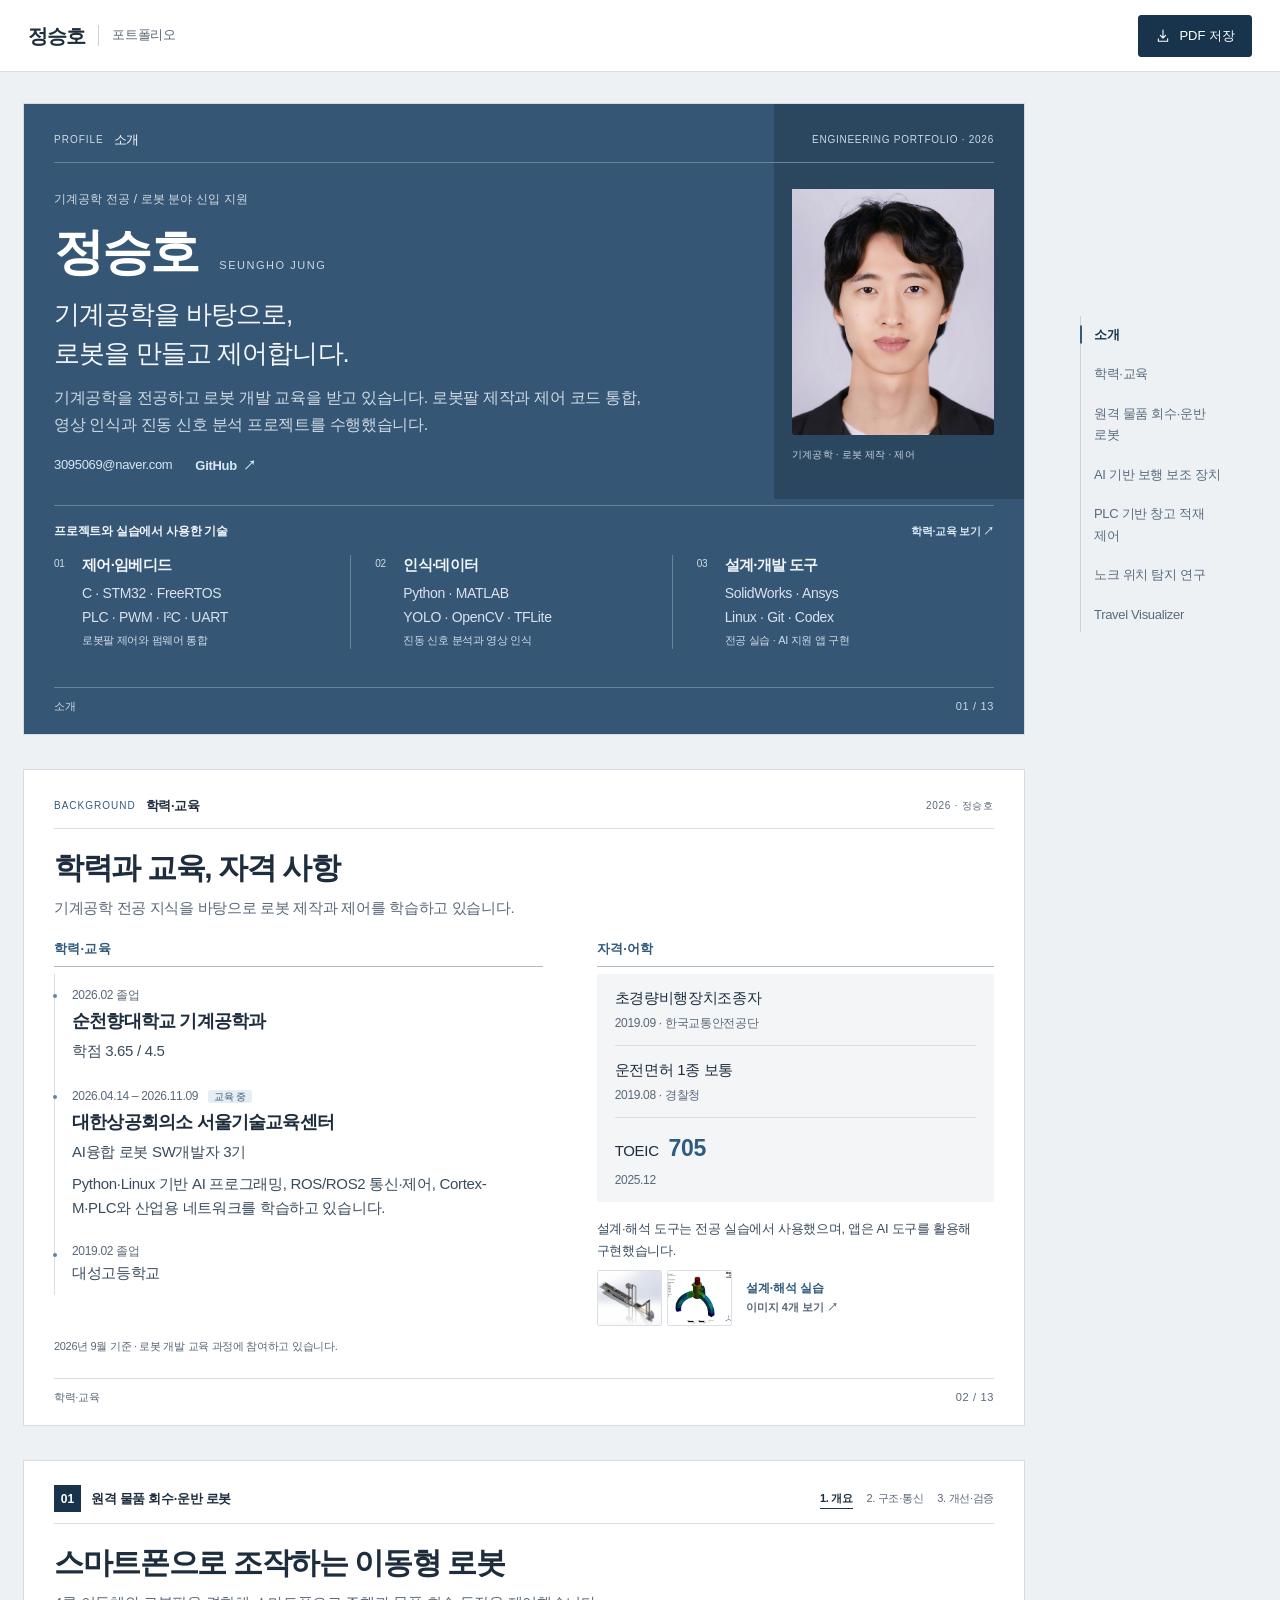
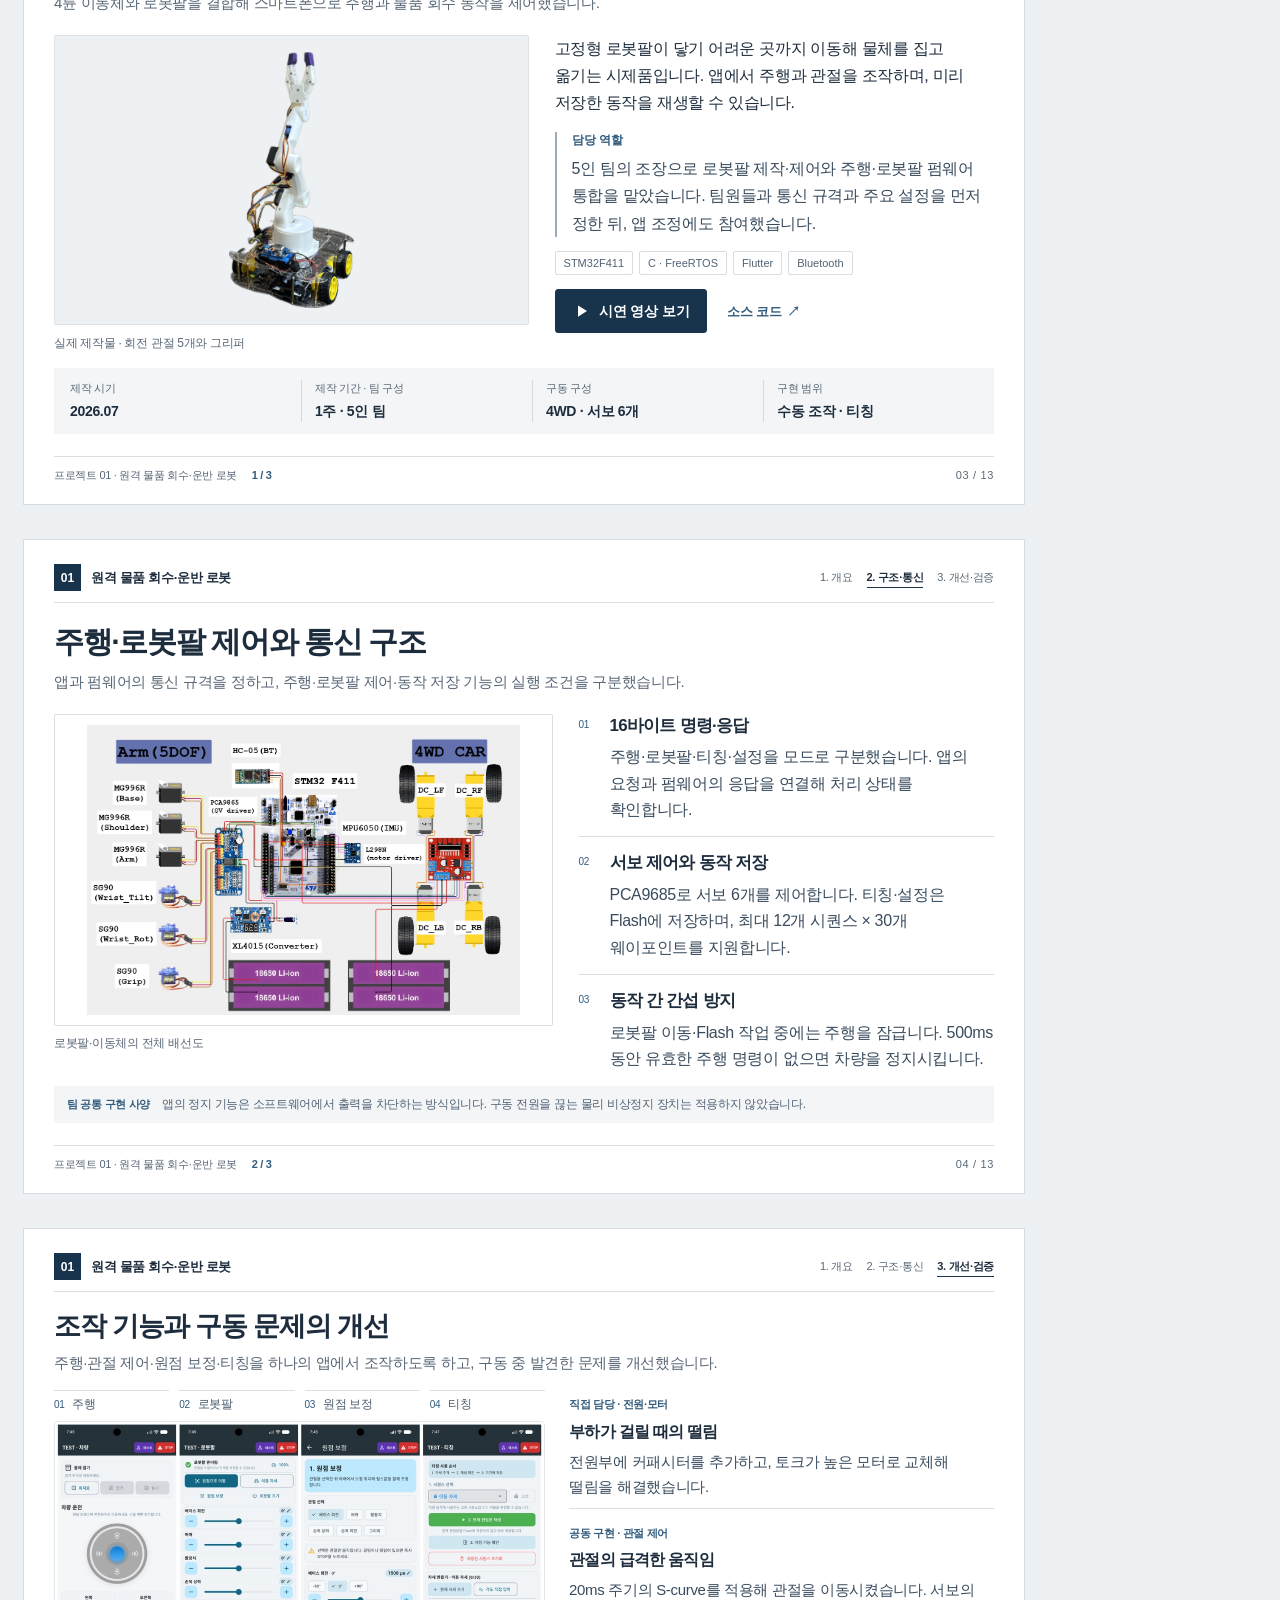
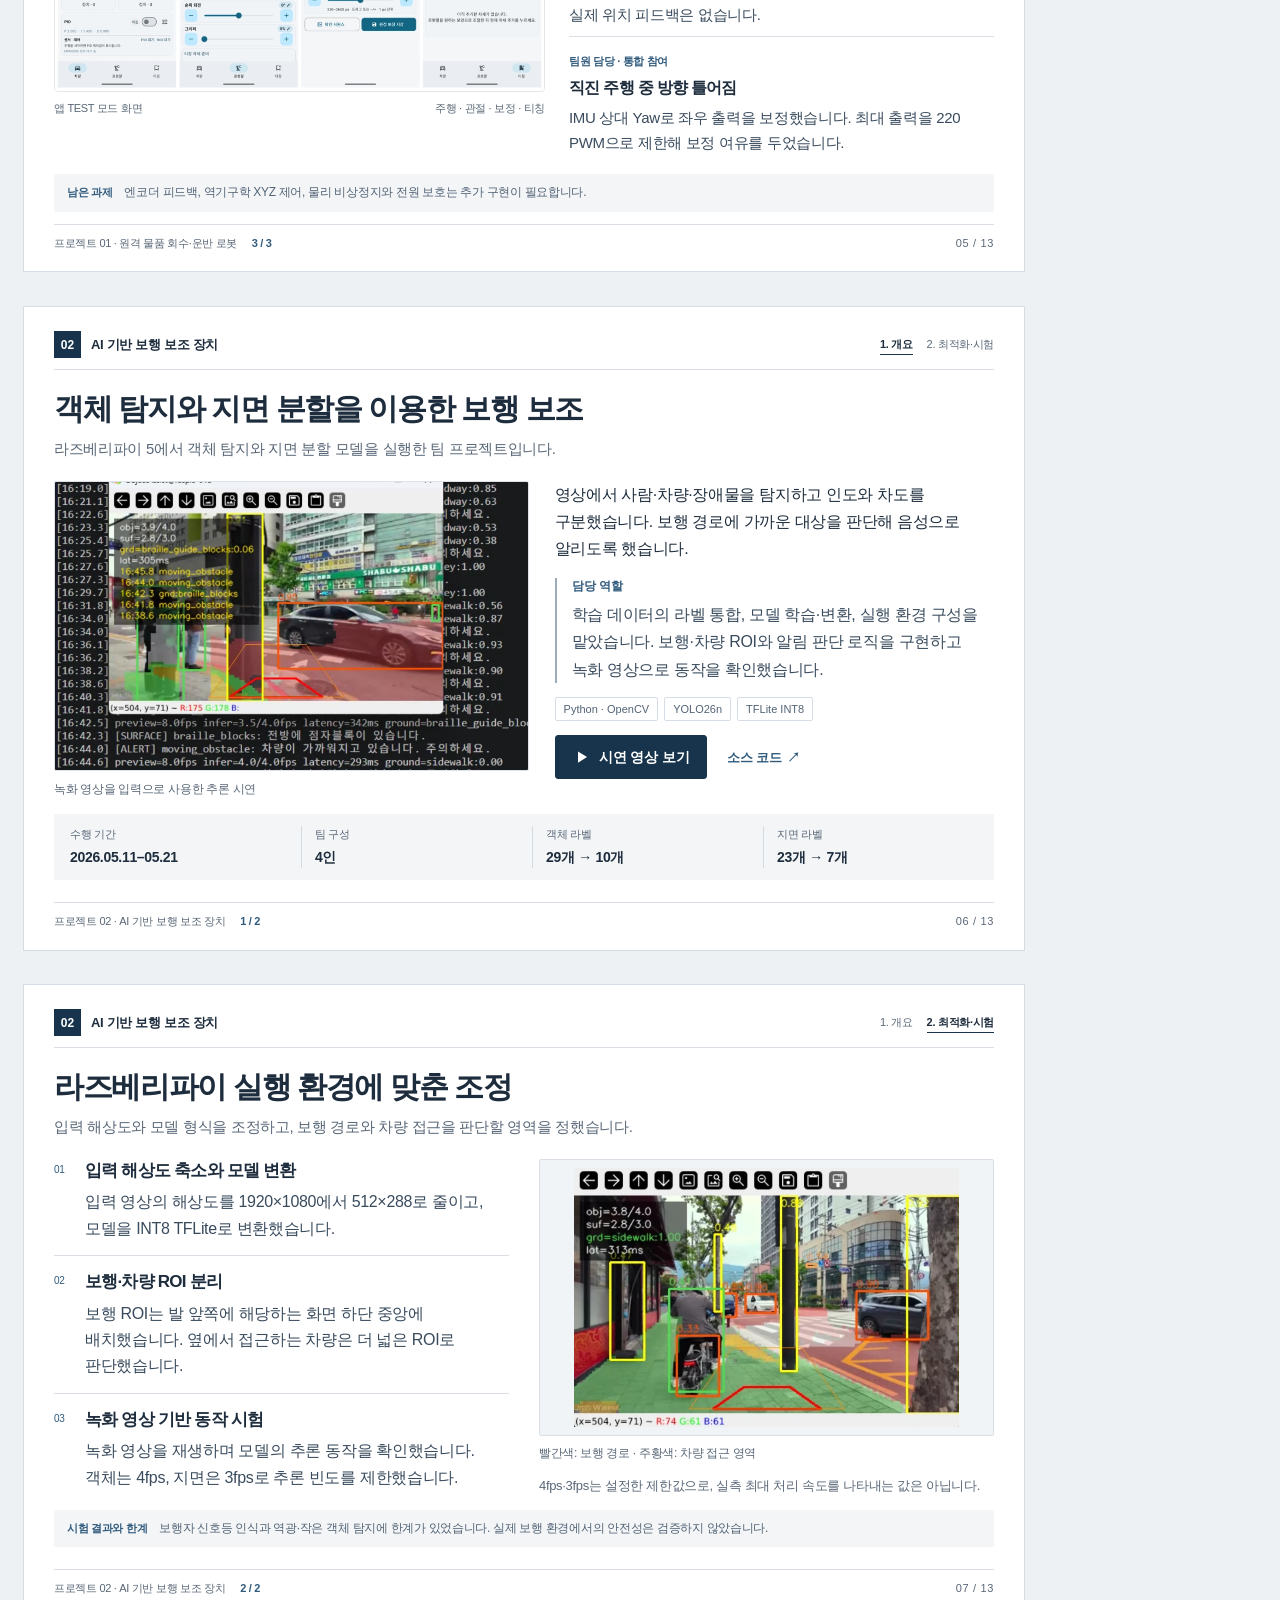
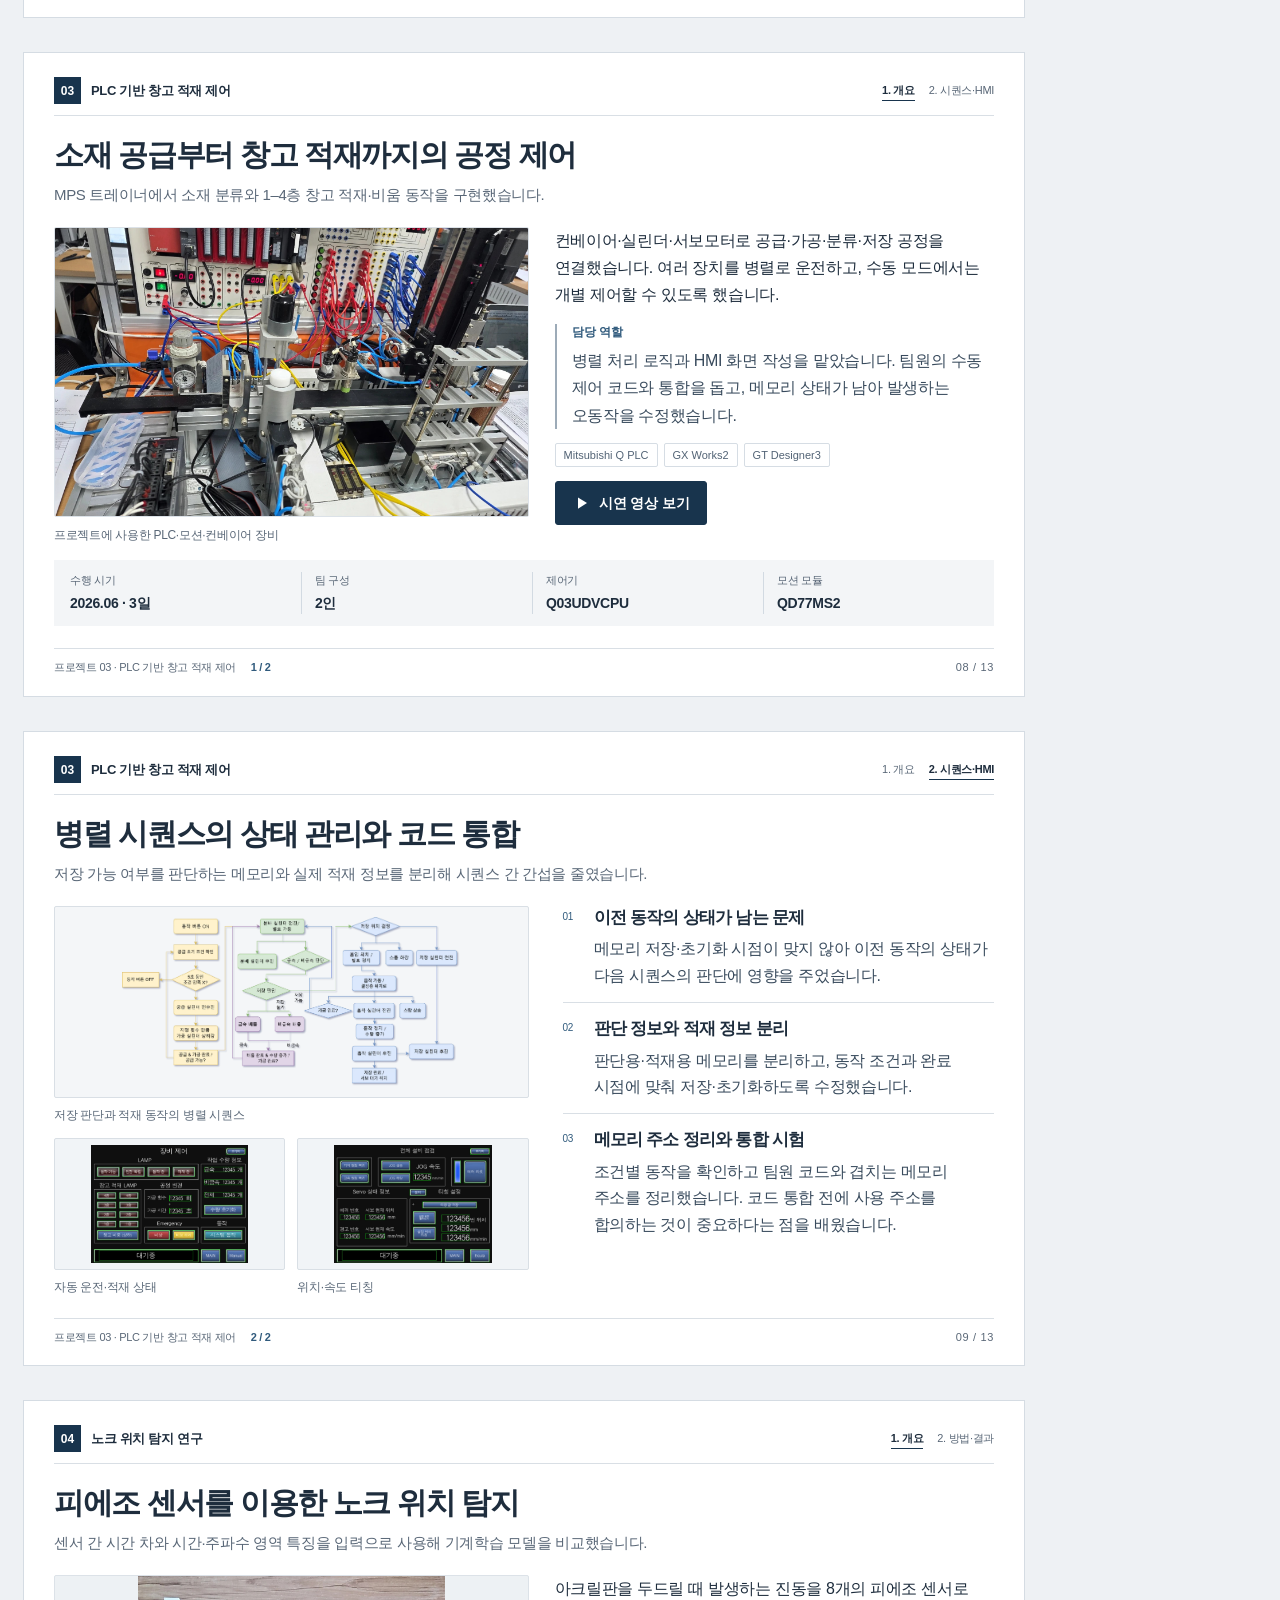
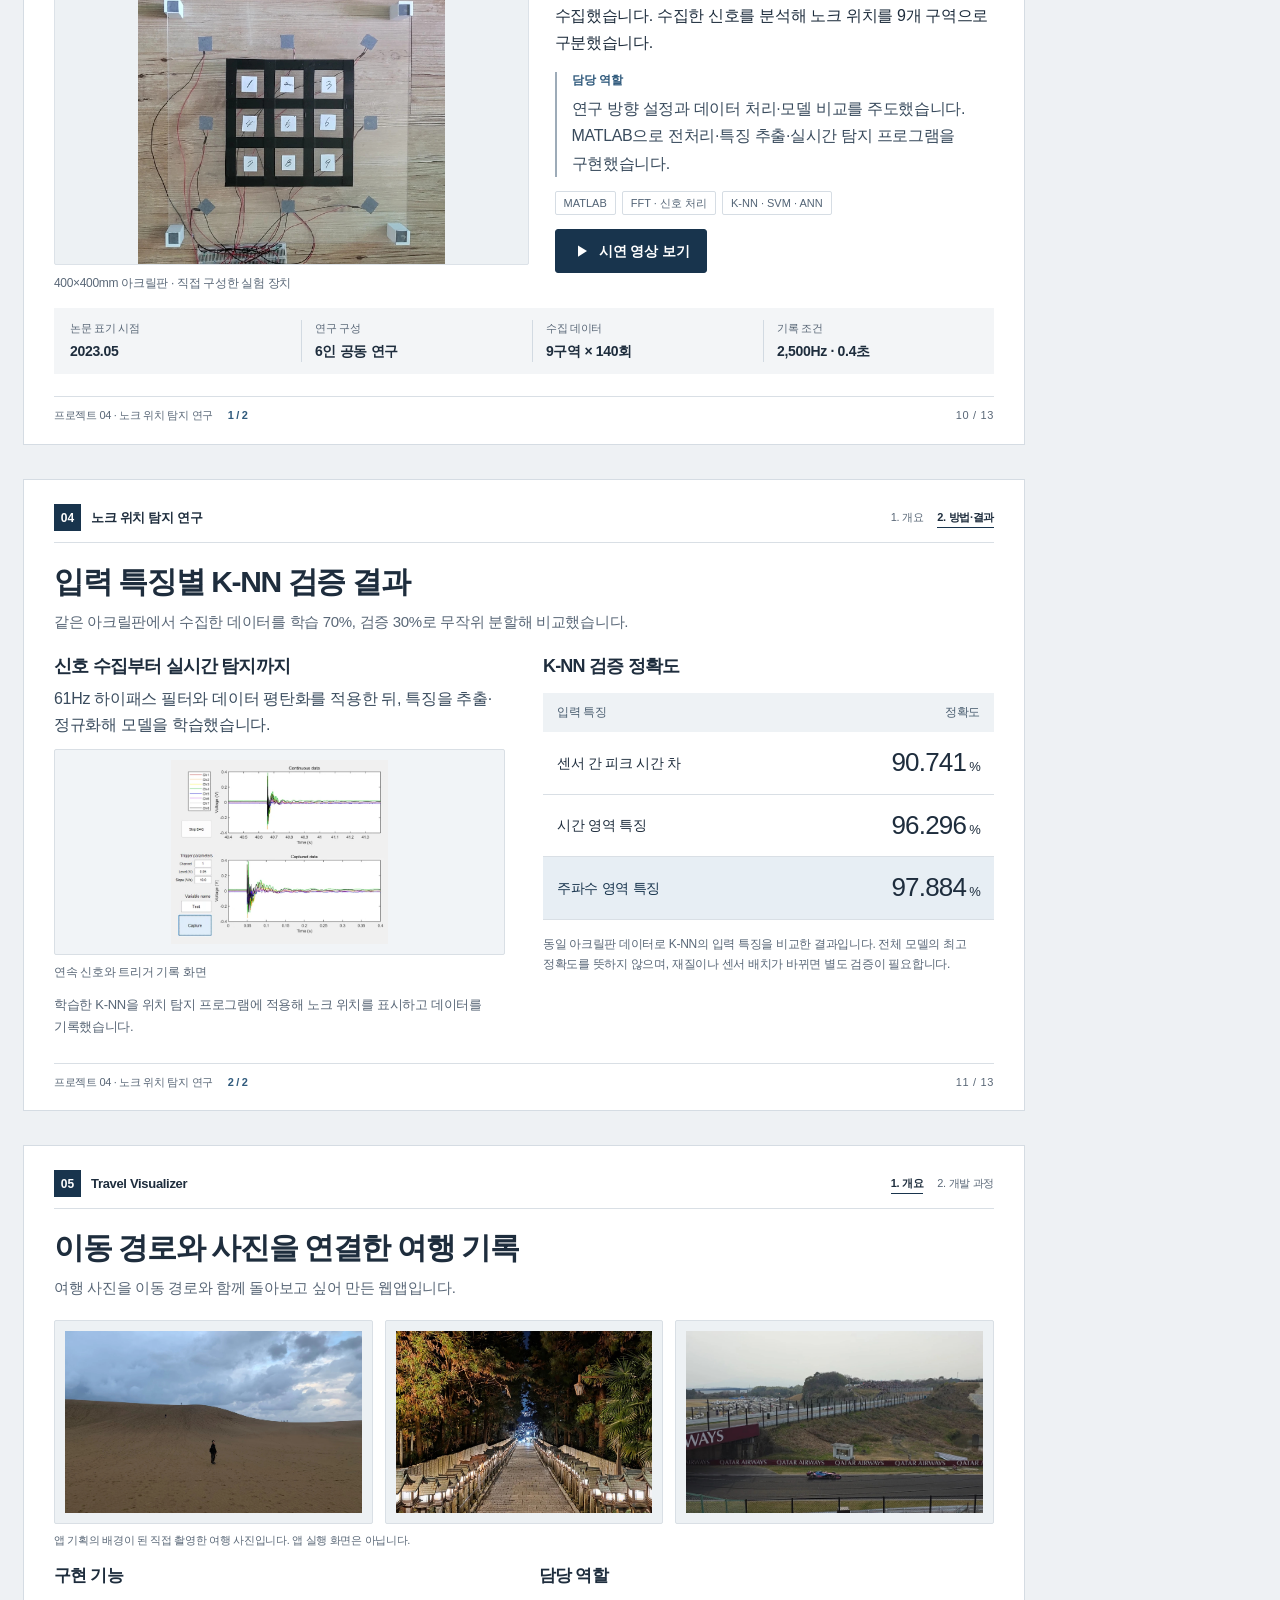
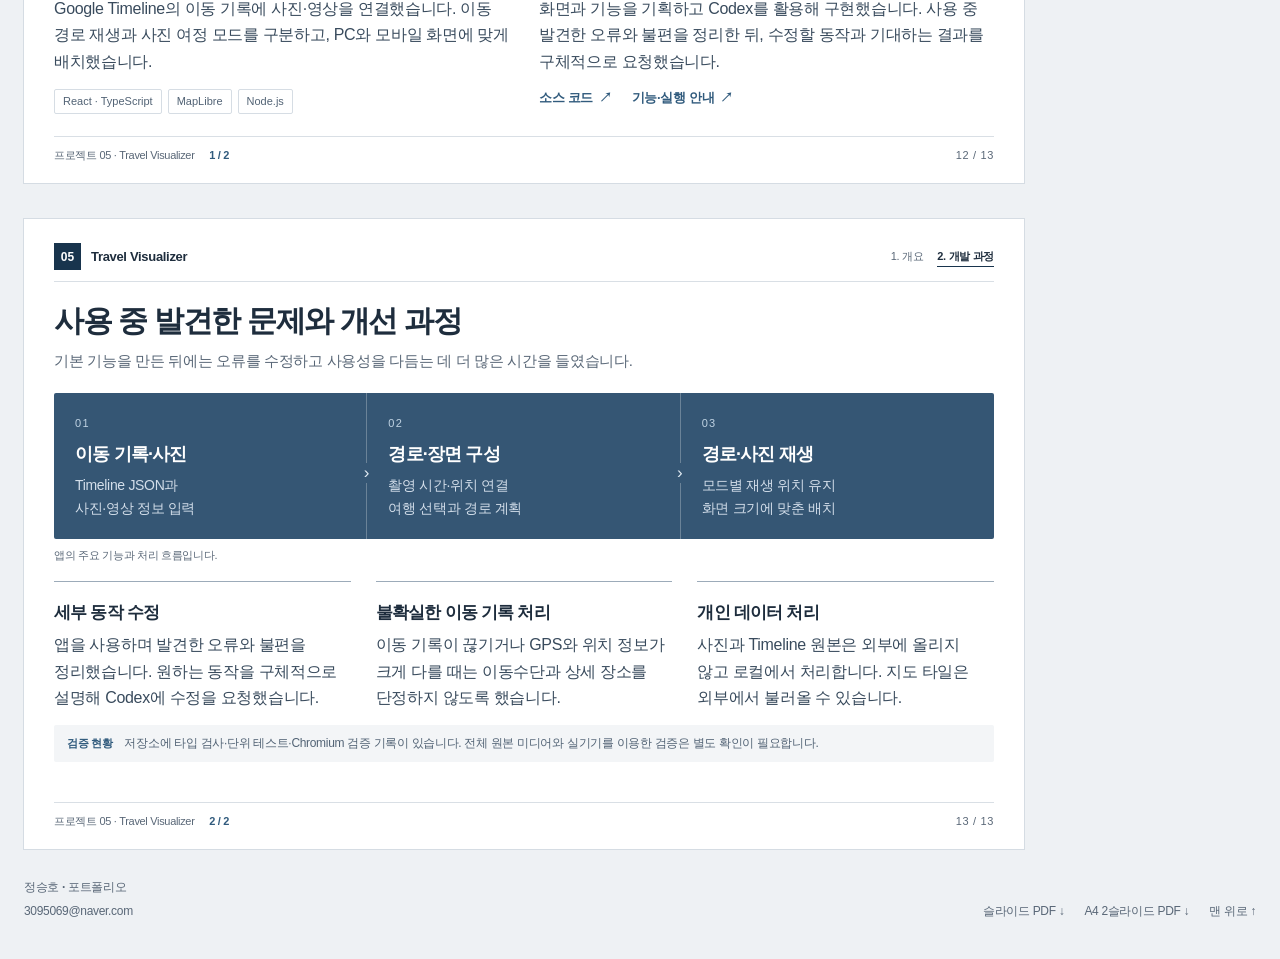
==== commit 27b0a164: "Polish portfolio writing and restore a subtle floating index" ====
--- a/index.html
+++ b/index.html
@@ -1,39 +1,39 @@
 <!DOCTYPE html>
 
-<html lang="ko"><head><meta charset="utf-8"/><meta content="width=device-width, initial-scale=1" name="viewport"/><meta content="light" name="color-scheme"/><meta content="정승호의 개인 포트폴리오. 로봇 제작, 영상 인식, PLC 제어, 신호 분석과 웹앱 개발 경험을 담았습니다." name="description"/><title>정승호 | 포트폴리오</title><link href="assets/css/styles.css?v=20260920b" rel="stylesheet"/><style id="print-page-size">@page{size:A4 portrait;margin:0}</style><meta content="#244a78" name="theme-color"/><link rel="canonical" href="https://sditr0414.github.io/"/><meta property="og:type" content="website"/><meta property="og:title" content="정승호 | 포트폴리오"/><meta property="og:description" content="로봇 제작, 영상 인식, PLC 제어, 신호 분석과 웹앱 개발 경험을 담았습니다."/><meta property="og:url" content="https://sditr0414.github.io/"/></head><body><a class="skip-link" href="#main">본문으로 이동</a><header class="site-header no-print"><a class="brand" href="#profile"><strong>정승호</strong><span>포트폴리오</span></a><div class="header-actions"><button class="pdf-button" id="pdf-button" title="현재 디자인을 16:9 PDF로 저장" type="button"><svg aria-hidden="true" viewbox="0 0 24 24"><path d="M12 3v12m-4-4 4 4 4-4M5 16v4h14v-4"></path></svg><span>PDF 저장</span></button><button aria-controls="project-nav" aria-expanded="false" id="nav-toggle">목차<svg aria-hidden="true" viewbox="0 0 24 24"><path d="M7 6h14M7 12h14M7 18h14M3 6h.01M3 12h.01M3 18h.01"></path></svg></button></div></header><div aria-live="polite" class="mobile-context no-print"><span id="mobile-current">소개 · 정승호</span><span id="mobile-count">01 / 13</span></div><div class="page-layout"><main id="main"><section class="page-shell" data-page="1"><article aria-labelledby="profile-title" class="slide cover" data-category="PROFILE" data-project="profile" data-title="소개" id="profile"><div class="slide-top"><span class="project-identity"><b>PROFILE</b><span>소개</span></span><span class="edition">ENGINEERING PORTFOLIO · 2026</span></div><div class="slide-body">
-<div class="hero-grid"><div class="hero-copy"><p class="intro-label">기계공학 전공 / 로봇 분야 신입 지원</p><h1 id="profile-title">정승호<span class="name-english">SEUNGHO JUNG</span></h1><p class="hero-line">움직이는 원리를 배우고,<br/>직접 만들어 보고 있습니다.</p><p class="hero-description">기계공학을 전공하고 로봇 개발 교육을 받고 있습니다. 로봇팔을 제작하고 센서 데이터를 다루면서, 배운 내용을 실제 동작으로 확인해 왔습니다.</p><div class="contact-links"><a href="mailto:3095069@naver.com">3095069@naver.com</a><a class="text-link" href="https://github.com/sditr0414" rel="noopener noreferrer" target="_blank">GitHub <span aria-hidden="true">↗</span></a></div></div><figure class="portrait"><img alt="정승호 프로필 사진" src="assets/images/profile.jpg"/><figcaption>기계공학 · 로봇 제작 · 제어</figcaption></figure></div>
+<html lang="ko"><head><meta charset="utf-8"/><meta content="width=device-width, initial-scale=1" name="viewport"/><meta content="light" name="color-scheme"/><meta content="정승호의 개인 포트폴리오. 로봇 제작, 영상 인식, PLC 제어, 신호 분석과 웹앱 개발 경험을 담았습니다." name="description"/><title>정승호 | 포트폴리오</title><link href="assets/css/styles.css?v=20260920f" rel="stylesheet"/><style id="print-page-size">@page{size:A4 portrait;margin:0}</style><meta content="#244a78" name="theme-color"/><link rel="canonical" href="https://sditr0414.github.io/"/><meta property="og:type" content="website"/><meta property="og:title" content="정승호 | 포트폴리오"/><meta property="og:description" content="로봇 제작, 영상 인식, PLC 제어, 신호 분석과 웹앱 개발 경험을 담았습니다."/><meta property="og:url" content="https://sditr0414.github.io/"/></head><body><a class="skip-link" href="#main">본문으로 이동</a><header class="site-header no-print"><a class="brand" href="#profile"><strong>정승호</strong><span>포트폴리오</span></a><div class="header-actions"><button class="pdf-button" id="pdf-button" title="현재 디자인을 16:9 PDF로 저장" type="button"><svg aria-hidden="true" viewbox="0 0 24 24"><path d="M12 3v12m-4-4 4 4 4-4M5 16v4h14v-4"></path></svg><span>PDF 저장</span></button><button aria-controls="project-nav" aria-expanded="false" id="nav-toggle">목차<svg aria-hidden="true" viewbox="0 0 24 24"><path d="M7 6h14M7 12h14M7 18h14M3 6h.01M3 12h.01M3 18h.01"></path></svg></button></div></header><div aria-live="polite" class="mobile-context no-print"><span id="mobile-current">소개 · 정승호</span><span id="mobile-count">01 / 13</span></div><div class="page-layout"><main id="main"><section class="page-shell" data-page="1"><article aria-labelledby="profile-title" class="slide cover" data-category="PROFILE" data-project="profile" data-title="소개" id="profile"><div class="slide-top"><span class="project-identity"><b>PROFILE</b><span>소개</span></span><span class="edition">ENGINEERING PORTFOLIO · 2026</span></div><div class="slide-body">
+<div class="hero-grid"><div class="hero-copy"><p class="intro-label">기계공학 전공 / 로봇 분야 신입 지원</p><h1 id="profile-title">정승호<span class="name-english">SEUNGHO JUNG</span></h1><p class="hero-line">기계공학을 바탕으로,<br/>로봇을 만들고 제어합니다.</p><p class="hero-description">기계공학을 전공하고 로봇 개발 교육을 받고 있습니다. 로봇팔 제작과 제어 코드 통합, 영상 인식과 진동 신호 분석 프로젝트를 수행했습니다.</p><div class="contact-links"><a href="mailto:3095069@naver.com">3095069@naver.com</a><a class="text-link" href="https://github.com/sditr0414" rel="noopener noreferrer" target="_blank">GitHub <span aria-hidden="true">↗</span></a></div></div><figure class="portrait"><img alt="정승호 프로필 사진" src="assets/images/profile.jpg"/><figcaption>기계공학 · 로봇 제작 · 제어</figcaption></figure></div>
 <div class="skills-band"><div class="skills-heading"><h2>프로젝트와 실습에서 사용한 기술</h2><a class="text-link" href="#resume">학력·교육 보기 ↗</a></div><div class="skill-grid"><section><span aria-hidden="true" class="skill-index">01</span><h3>제어·임베디드</h3><p>C · STM32 · FreeRTOS<br/>PLC · PWM · I²C · UART</p><small>로봇팔 제어와 펌웨어 통합</small></section><section><span aria-hidden="true" class="skill-index">02</span><h3>인식·데이터</h3><p>Python · MATLAB<br/>YOLO · OpenCV · TFLite</p><small>진동 신호 분석과 영상 인식</small></section><section><span aria-hidden="true" class="skill-index">03</span><h3>설계·개발 도구</h3><p>SolidWorks · Ansys<br/>Linux · Git · Codex</p><small>전공 실습 · AI 지원 앱 구현</small></section></div></div>
-</div><footer aria-label="페이지 정보" class="slide-footer"><span>소개</span><span class="slide-count">01 / 13</span></footer></article></section><section class="page-shell" data-page="2"><article aria-labelledby="resume-title" class="slide resume-slide" data-category="BACKGROUND" data-project="resume" data-title="학력·교육" id="resume"><div class="slide-top"><span class="project-identity"><b>BACKGROUND</b><span>학력·교육</span></span><span class="edition">2026 · 정승호</span></div><header class="slide-header"><h2 id="resume-title">학력과 교육, 자격 사항</h2><p class="deck">기계공학에서 배운 내용을 로봇 제작과 제어 실습으로 이어가고 있습니다.</p></header><div class="slide-body">
-<div class="resume-grid"><section><h3 class="section-label">학력·교육</h3><div class="resume-entry timeline-entry"><time>2026.02 졸업</time><h4>순천향대학교 기계공학과</h4><p>학점 3.65 / 4.5</p></div><div class="resume-entry timeline-entry"><time>2026.04.14 – 2026.11.09 <span class="status-pill">교육 중</span></time><h4>대한상공회의소 서울기술교육센터</h4><p>AI융합 로봇 SW개발자 3기</p><p class="resume-sub">Python·Linux 기반 AI 프로그래밍, ROS/ROS2 통신·제어, Cortex-M·PLC와 산업용 네트워크를 학습하고 있습니다.</p></div><div class="resume-entry compact-entry timeline-entry"><time>2019.02 졸업</time><p>대성고등학교</p></div></section><section><h3 class="section-label">자격·어학</h3><dl class="credential-list"><div><dt>초경량비행장치조종자</dt><dd>2019.09 · 한국교통안전공단</dd></div><div><dt>운전면허 1종 보통</dt><dd>2019.08 · 경찰청</dd></div><div><dt>TOEIC <strong>705</strong></dt><dd>2025.12</dd></div></dl><div class="resume-tools"><p>설계·해석은 전공 실습에서, 앱 구현은 AI 도구와 함께 익혔습니다.</p><button class="text-link coursework-link" data-gallery="cad"><span aria-hidden="true" class="coursework-thumbs"><img alt="" src="assets/images/cad-assembly.webp"/><img alt="" src="assets/images/cae-structure.webp"/></span><span>설계·해석 실습<br/><small>이미지 4개 보기 ↗</small></span></button></div></section></div><p class="resume-note">2026년 9월 기준 · 로봇 개발 교육 과정은 수료 전입니다.</p>
-</div><footer aria-label="페이지 정보" class="slide-footer"><span>학력·교육</span><span class="slide-count">02 / 13</span></footer></article></section><section class="page-shell" data-page="3"><article aria-labelledby="robot-title" class="slide project-opening" data-category="MOBILE ROBOT" data-project="robot" data-project-no="01" data-title="원격 물품 회수·운반 로봇" id="robot"><div class="slide-top"><span class="project-identity"><b aria-label="프로젝트 01" class="project-number">01</b><span>원격 물품 회수·운반 로봇</span><span class="category">MOBILE ROBOT</span></span><nav aria-label="원격 물품 회수·운반 로봇 상세 페이지" class="stage-nav"><a aria-current="step" class="current" href="#robot">1. 개요</a><a class="" href="#robot-system">2. 구조·통신</a><a class="" href="#robot-detail">3. 개선·검증</a></nav></div><header class="slide-header"><h2 id="robot-title">일주일 만에 완성한 이동형 로봇</h2><p class="deck">4륜 이동체에 로봇팔을 결합하고, 스마트폰에서 함께 조작하도록 만들었습니다.</p></header><div class="slide-body">
-<div class="split overview"><div class="overview-copy"><p class="summary">고정된 로봇팔로 닿기 어려운 곳까지 이동해 물체를 집고 옮기는 시제품입니다. 앱에서 주행과 관절을 조작하고, 저장한 동작을 다시 재생할 수 있습니다.</p><div class="role-block contribution"><h3>내가 맡은 일</h3><p>5인 팀의 조장을 맡아 로봇팔을 제작·제어하고 주행·로봇팔 펌웨어를 통합했습니다. 통신 규격과 주요 설정을 팀원들과 먼저 맞춘 뒤 앱 조정에 참여했습니다.</p></div><div class="tags"><span>STM32F411</span><span>C · FreeRTOS</span><span>Flutter</span><span>Bluetooth</span></div><div class="project-actions"><a class="text-link" href="https://github.com/sditr0414/mobile-retrieval-robot" rel="noopener noreferrer" target="_blank">소스 코드 <span aria-hidden="true">↗</span></a><button class="video-button" data-title="물품 회수 시연 · 무음" data-video="assets/videos/robot-demo.mp4" aria-haspopup="dialog"><svg aria-hidden="true" viewBox="0 0 24 24"><path d="M8 4.5v15l12-7.5z"/></svg><span>시연 영상 보기</span></button></div></div><figure class="main-figure robot-figure figure-board"><button aria-label="직접 제작한 4륜 이동형 로봇팔 크게 보기" class="image-open" data-caption="실제 제작물 · 회전 관절 5개와 그리퍼" data-image="assets/images/robot-cutout.webp"><img alt="직접 제작한 4륜 이동형 로봇팔" decoding="async" src="assets/images/robot-cutout.webp"/></button><figcaption>실제 제작물 · 회전 관절 5개와 그리퍼</figcaption></figure></div><dl class="specs"><div><dt>제작 시기</dt><dd>2026.07</dd></div><div><dt>제작 기간 · 팀 구성</dt><dd><strong>1주</strong> · 5인 팀</dd></div><div><dt>구동 구성</dt><dd>4WD · 서보 6개</dd></div><div><dt>구현 범위</dt><dd>수동 조작 · 티칭</dd></div></dl>
-</div><footer aria-label="페이지 정보" class="slide-footer"><span>프로젝트 01 · 원격 물품 회수·운반 로봇 <span class="part-number">1 / 3</span></span><span class="slide-count">03 / 13</span></footer></article></section><section class="page-shell" data-page="4"><article aria-labelledby="robot-system-title" class="slide" data-category="MOBILE ROBOT" data-project="robot" data-title="원격 물품 회수·운반 로봇" id="robot-system"><div class="slide-top"><span class="project-identity"><b aria-label="프로젝트 01" class="project-number">01</b><span>원격 물품 회수·운반 로봇</span><span class="category">MOBILE ROBOT</span></span><nav aria-label="원격 물품 회수·운반 로봇 상세 페이지" class="stage-nav"><a class="" href="#robot">1. 개요</a><a aria-current="step" class="current" href="#robot-system">2. 구조·통신</a><a class="" href="#robot-detail">3. 개선·검증</a></nav></div><header class="slide-header"><h2 id="robot-system-title">앱의 명령이 동작으로 이어지도록</h2><p class="deck">통신 규격을 맞추고, 주행·로봇팔·저장 기능의 실행 조건을 나누었습니다.</p></header><div class="slide-body">
-<div class="split system-layout"><figure class="system-figure figure-board"><button aria-label="전체 제어 시스템과 전원 배선 크게 보기" class="image-open" data-caption="발표자료의 전체 배선도" data-image="assets/images/robot-wiring.webp"><img alt="전체 제어 시스템과 전원 배선" decoding="async" src="assets/images/robot-wiring.webp"/></button><figcaption>발표자료의 전체 배선도</figcaption></figure><div class="text-stack"><section data-step="01"><h3>16바이트 명령·응답</h3><p>주행, 로봇팔, 티칭, 설정을 모드로 구분합니다. 앱의 요청과 펌웨어의 응답을 연결해 처리 상태를 확인합니다.</p></section><section data-step="02"><h3>PCA9685와 동작 저장</h3><p>서보 6개를 제어합니다. 티칭·설정은 Flash에 저장하며 최대 12개 시퀀스 × 30개 웨이포인트를 지원합니다.</p></section><section data-step="03"><h3>동작이 겹치지 않도록</h3><p>로봇팔 이동과 Flash 작업 중에는 주행을 잠급니다. 유효한 주행 명령이 500ms 동안 없으면 차량을 정지시킵니다.</p></section></div></div><div class="note-band"><b>공동 구현 사양</b><p>앱 정지는 논리적 출력 차단입니다. 구동 전원을 끊는 물리 비상정지 장치는 적용하지 않았습니다.</p></div>
-</div><footer aria-label="페이지 정보" class="slide-footer"><span>프로젝트 01 · 원격 물품 회수·운반 로봇 <span class="part-number">2 / 3</span></span><span class="slide-count">04 / 13</span></footer></article></section><section class="page-shell" data-page="5"><article aria-labelledby="robot-detail-title" class="slide robot-detail-slide app-detail-slide" data-category="MOBILE ROBOT" data-project="robot" data-title="원격 물품 회수·운반 로봇" id="robot-detail"><div class="slide-top"><span class="project-identity"><b aria-label="프로젝트 01" class="project-number">01</b><span>원격 물품 회수·운반 로봇</span><span class="category">MOBILE ROBOT</span></span><nav aria-label="원격 물품 회수·운반 로봇 상세 페이지" class="stage-nav"><a class="" href="#robot">1. 개요</a><a class="" href="#robot-system">2. 구조·통신</a><a aria-current="step" class="current" href="#robot-detail">3. 개선·검증</a></nav></div><header class="slide-header"><h2 id="robot-detail-title">조작 화면과 로봇의 움직임을 함께 다듬었습니다</h2><p class="deck">주행·관절 제어·원점 보정·티칭을 한 앱에 담고, 구동 중 나타난 문제를 나눠 개선했습니다.</p></header><div class="slide-body"><div class="app-case-layout">
+</div><footer aria-label="페이지 정보" class="slide-footer"><span>소개</span><span class="slide-count">01 / 13</span></footer></article></section><section class="page-shell" data-page="2"><article aria-labelledby="resume-title" class="slide resume-slide" data-category="BACKGROUND" data-project="resume" data-title="학력·교육" id="resume"><div class="slide-top"><span class="project-identity"><b>BACKGROUND</b><span>학력·교육</span></span><span class="edition">2026 · 정승호</span></div><header class="slide-header"><h2 id="resume-title">학력과 교육, 자격 사항</h2><p class="deck">기계공학 전공 지식을 바탕으로 로봇 제작과 제어를 학습하고 있습니다.</p></header><div class="slide-body">
+<div class="resume-grid"><section><h3 class="section-label">학력·교육</h3><div class="resume-entry timeline-entry"><time>2026.02 졸업</time><h4>순천향대학교 기계공학과</h4><p>학점 3.65 / 4.5</p></div><div class="resume-entry timeline-entry"><time>2026.04.14 – 2026.11.09 <span class="status-pill">교육 중</span></time><h4>대한상공회의소 서울기술교육센터</h4><p>AI융합 로봇 SW개발자 3기</p><p class="resume-sub">Python·Linux 기반 AI 프로그래밍, ROS/ROS2 통신·제어, Cortex-M·PLC와 산업용 네트워크를 학습하고 있습니다.</p></div><div class="resume-entry compact-entry timeline-entry"><time>2019.02 졸업</time><p>대성고등학교</p></div></section><section><h3 class="section-label">자격·어학</h3><dl class="credential-list"><div><dt>초경량비행장치조종자</dt><dd>2019.09 · 한국교통안전공단</dd></div><div><dt>운전면허 1종 보통</dt><dd>2019.08 · 경찰청</dd></div><div><dt>TOEIC <strong>705</strong></dt><dd>2025.12</dd></div></dl><div class="resume-tools"><p>설계·해석 도구는 전공 실습에서 사용했으며, 앱은 AI 도구를 활용해 구현했습니다.</p><button class="text-link coursework-link" data-gallery="cad"><span aria-hidden="true" class="coursework-thumbs"><img alt="" src="assets/images/cad-assembly.webp"/><img alt="" src="assets/images/cae-structure.webp"/></span><span>설계·해석 실습<br/><small>이미지 4개 보기 ↗</small></span></button></div></section></div><p class="resume-note">2026년 9월 기준 · 로봇 개발 교육 과정에 참여하고 있습니다.</p>
+</div><footer aria-label="페이지 정보" class="slide-footer"><span>학력·교육</span><span class="slide-count">02 / 13</span></footer></article></section><section class="page-shell" data-page="3"><article aria-labelledby="robot-title" class="slide project-opening" data-category="MOBILE ROBOT" data-project="robot" data-project-no="01" data-title="원격 물품 회수·운반 로봇" id="robot"><div class="slide-top"><span class="project-identity"><b aria-label="프로젝트 01" class="project-number">01</b><span>원격 물품 회수·운반 로봇</span><span class="category">MOBILE ROBOT</span></span><nav aria-label="원격 물품 회수·운반 로봇 상세 페이지" class="stage-nav"><a aria-current="step" class="current" href="#robot">1. 개요</a><a class="" href="#robot-system">2. 구조·통신</a><a class="" href="#robot-detail">3. 개선·검증</a></nav></div><header class="slide-header"><h2 id="robot-title">스마트폰으로 조작하는 이동형 로봇</h2><p class="deck">4륜 이동체와 로봇팔을 결합해 스마트폰으로 주행과 물품 회수 동작을 제어했습니다.</p></header><div class="slide-body">
+<div class="split overview"><div class="overview-copy"><p class="summary">고정형 로봇팔이 닿기 어려운 곳까지 이동해 물체를 집고 옮기는 시제품입니다. 앱에서 주행과 관절을 조작하며, 미리 저장한 동작을 재생할 수 있습니다.</p><div class="role-block contribution"><h3>담당 역할</h3><p>5인 팀의 조장으로 로봇팔 제작·제어와 주행·로봇팔 펌웨어 통합을 맡았습니다. 팀원들과 통신 규격과 주요 설정을 먼저 정한 뒤, 앱 조정에도 참여했습니다.</p></div><div class="tags"><span>STM32F411</span><span>C · FreeRTOS</span><span>Flutter</span><span>Bluetooth</span></div><div class="project-actions"><a class="text-link" href="https://github.com/sditr0414/mobile-retrieval-robot" rel="noopener noreferrer" target="_blank">소스 코드 <span aria-hidden="true">↗</span></a><button class="video-button" data-title="물품 회수 시연 · 무음" data-video="assets/videos/robot-demo.mp4" aria-haspopup="dialog"><svg aria-hidden="true" viewBox="0 0 24 24"><path d="M8 4.5v15l12-7.5z"/></svg><span>시연 영상 보기</span></button></div></div><figure class="main-figure robot-figure figure-board"><button aria-label="직접 제작한 4륜 이동형 로봇팔 크게 보기" class="image-open" data-caption="실제 제작물 · 회전 관절 5개와 그리퍼" data-image="assets/images/robot-cutout.webp"><img alt="직접 제작한 4륜 이동형 로봇팔" decoding="async" src="assets/images/robot-cutout.webp"/></button><figcaption>실제 제작물 · 회전 관절 5개와 그리퍼</figcaption></figure></div><dl class="specs"><div><dt>제작 시기</dt><dd>2026.07</dd></div><div><dt>제작 기간 · 팀 구성</dt><dd><strong>1주</strong> · 5인 팀</dd></div><div><dt>구동 구성</dt><dd>4WD · 서보 6개</dd></div><div><dt>구현 범위</dt><dd>수동 조작 · 티칭</dd></div></dl>
+</div><footer aria-label="페이지 정보" class="slide-footer"><span>프로젝트 01 · 원격 물품 회수·운반 로봇 <span class="part-number">1 / 3</span></span><span class="slide-count">03 / 13</span></footer></article></section><section class="page-shell" data-page="4"><article aria-labelledby="robot-system-title" class="slide" data-category="MOBILE ROBOT" data-project="robot" data-title="원격 물품 회수·운반 로봇" id="robot-system"><div class="slide-top"><span class="project-identity"><b aria-label="프로젝트 01" class="project-number">01</b><span>원격 물품 회수·운반 로봇</span><span class="category">MOBILE ROBOT</span></span><nav aria-label="원격 물품 회수·운반 로봇 상세 페이지" class="stage-nav"><a class="" href="#robot">1. 개요</a><a aria-current="step" class="current" href="#robot-system">2. 구조·통신</a><a class="" href="#robot-detail">3. 개선·검증</a></nav></div><header class="slide-header"><h2 id="robot-system-title">주행·로봇팔 제어와 통신 구조</h2><p class="deck">앱과 펌웨어의 통신 규격을 정하고, 주행·로봇팔 제어·동작 저장 기능의 실행 조건을 구분했습니다.</p></header><div class="slide-body">
+<div class="split system-layout"><figure class="system-figure figure-board"><button aria-label="전체 제어 시스템과 전원 배선 크게 보기" class="image-open" data-caption="로봇팔·이동체의 전체 배선도" data-image="assets/images/robot-wiring.webp"><img alt="전체 제어 시스템과 전원 배선" decoding="async" src="assets/images/robot-wiring.webp"/></button><figcaption>로봇팔·이동체의 전체 배선도</figcaption></figure><div class="text-stack"><section data-step="01"><h3>16바이트 명령·응답</h3><p>주행·로봇팔·티칭·설정을 모드로 구분했습니다. 앱의 요청과 펌웨어의 응답을 연결해 처리 상태를 확인합니다.</p></section><section data-step="02"><h3>서보 제어와 동작 저장</h3><p>PCA9685로 서보 6개를 제어합니다. 티칭·설정은 Flash에 저장하며, 최대 12개 시퀀스 × 30개 웨이포인트를 지원합니다.</p></section><section data-step="03"><h3>동작 간 간섭 방지</h3><p>로봇팔 이동·Flash 작업 중에는 주행을 잠급니다. 500ms 동안 유효한 주행 명령이 없으면 차량을 정지시킵니다.</p></section></div></div><div class="note-band"><b>팀 공통 구현 사양</b><p>앱의 정지 기능은 소프트웨어에서 출력을 차단하는 방식입니다. 구동 전원을 끊는 물리 비상정지 장치는 적용하지 않았습니다.</p></div>
+</div><footer aria-label="페이지 정보" class="slide-footer"><span>프로젝트 01 · 원격 물품 회수·운반 로봇 <span class="part-number">2 / 3</span></span><span class="slide-count">04 / 13</span></footer></article></section><section class="page-shell" data-page="5"><article aria-labelledby="robot-detail-title" class="slide robot-detail-slide app-detail-slide" data-category="MOBILE ROBOT" data-project="robot" data-title="원격 물품 회수·운반 로봇" id="robot-detail"><div class="slide-top"><span class="project-identity"><b aria-label="프로젝트 01" class="project-number">01</b><span>원격 물품 회수·운반 로봇</span><span class="category">MOBILE ROBOT</span></span><nav aria-label="원격 물품 회수·운반 로봇 상세 페이지" class="stage-nav"><a class="" href="#robot">1. 개요</a><a class="" href="#robot-system">2. 구조·통신</a><a aria-current="step" class="current" href="#robot-detail">3. 개선·검증</a></nav></div><header class="slide-header"><h2 id="robot-detail-title">조작 기능과 구동 문제의 개선</h2><p class="deck">주행·관절 제어·원점 보정·티칭을 하나의 앱에서 조작하도록 하고, 구동 중 발견한 문제를 개선했습니다.</p></header><div class="slide-body"><div class="app-case-layout">
 <figure class="app-showcase">
 <div aria-label="화면 순서" class="screen-labels"><span><b>01</b> 주행</span><span><b>02</b> 로봇팔</span><span><b>03</b> 원점 보정</span><span><b>04</b> 티칭</span></div>
 <button aria-label="주행·로봇팔·원점 보정·티칭 네 화면 크게 보기" class="image-open" data-caption="사용자가 제공한 앱 TEST 모드 화면 · 주행, 로봇팔, 원점 보정, 티칭" data-image="assets/images/robot-app-four-screens.png"><img alt="로봇 제어 앱의 네 화면: 주행 조이스틱, 관절별 제어, 원점 보정, 티칭 시퀀스" decoding="async" height="508" src="assets/images/robot-app-four-screens.png" width="924"/></button>
 <figcaption><span>앱 TEST 모드 화면</span><span>주행 · 관절 · 보정 · 티칭</span></figcaption>
 </figure>
 <div class="app-cases">
-<section><span class="case-label">직접 해결 · 전원과 모터</span><h3>부하가 걸릴 때 생긴 떨림</h3><p>전원부에 커패시터를 추가하고 토크가 높은 모터로 교체해 해결했습니다.</p></section>
-<section><span class="case-label">공동 구현 · 관절 제어</span><h3>갑작스러운 관절 움직임</h3><p>20ms 주기의 S-curve로 이동하도록 구성했습니다. 서보의 실제 위치 피드백은 없습니다.</p></section>
-<section><span class="case-label">팀원 담당 · 통합 참여</span><h3>직진 중 틀어지는 방향</h3><p>IMU 상대 Yaw로 좌우 출력을 보정하고, 최대 220 PWM으로 제한해 보정 여유를 남겼습니다.</p></section>
+<section><span class="case-label">직접 담당 · 전원·모터</span><h3>부하가 걸릴 때의 떨림</h3><p>전원부에 커패시터를 추가하고, 토크가 높은 모터로 교체해 떨림을 해결했습니다.</p></section>
+<section><span class="case-label">공동 구현 · 관절 제어</span><h3>관절의 급격한 움직임</h3><p>20ms 주기의 S-curve를 적용해 관절을 이동시켰습니다. 서보의 실제 위치 피드백은 없습니다.</p></section>
+<section><span class="case-label">팀원 담당 · 통합 참여</span><h3>직진 주행 중 방향 틀어짐</h3><p>IMU 상대 Yaw로 좌우 출력을 보정했습니다. 최대 출력을 220 PWM으로 제한해 보정 여유를 두었습니다.</p></section>
 </div></div>
-<div class="note-band"><b>남은 과제</b><p>엔코더 피드백, 역기구학 XYZ 제어, 물리 비상정지와 전원 보호는 추가 구현이 필요합니다.</p></div></div><footer aria-label="페이지 정보" class="slide-footer"><span>프로젝트 01 · 원격 물품 회수·운반 로봇 <span class="part-number">3 / 3</span></span><span class="slide-count">05 / 13</span></footer></article></section><section class="page-shell" data-page="6"><article aria-labelledby="vision-title" class="slide project-opening" data-category="COMPUTER VISION" data-project="vision" data-project-no="02" data-title="AI 기반 보행 보조 장치" id="vision"><div class="slide-top"><span class="project-identity"><b aria-label="프로젝트 02" class="project-number">02</b><span>AI 기반 보행 보조 장치</span><span class="category">COMPUTER VISION</span></span><nav aria-label="AI 기반 보행 보조 장치 상세 페이지" class="stage-nav"><a aria-current="step" class="current" href="#vision">1. 개요</a><a class="" href="#vision-detail">2. 최적화·시험</a></nav></div><header class="slide-header"><h2 id="vision-title">보행 영상에서 장애물과 지면 찾기</h2><p class="deck">라즈베리파이5에 객체 탐지와 지면 분할 모델을 적용한 팀 프로젝트입니다.</p></header><div class="slide-body">
-<div class="split overview"><div class="overview-copy"><p class="summary">영상 속 사람·차량·장애물을 찾고, 인도와 차도 같은 지면을 구분했습니다. 보행 경로에 가까운 대상을 판단해 음성 알림으로 연결했습니다.</p><div class="role-block contribution"><h3>내가 맡은 일</h3><p>학습 데이터의 라벨을 통합하고 모델 학습·변환과 실행 구성을 담당했습니다. 보행·차량 ROI와 알림 판단 로직을 구성해 녹화 영상으로 동작을 확인했습니다.</p></div><div class="tags"><span>Python · OpenCV</span><span>YOLO26n</span><span>TFLite INT8</span></div><div class="project-actions"><a class="text-link" href="https://github.com/sditr0414/GreenLight" rel="noopener noreferrer" target="_blank">소스 코드 <span aria-hidden="true">↗</span></a><button class="video-button" data-title="영상 추론 시연 · 무음" data-video="assets/videos/vision-demo.mp4" aria-haspopup="dialog"><svg aria-hidden="true" viewBox="0 0 24 24"><path d="M8 4.5v15l12-7.5z"/></svg><span>시연 영상 보기</span></button></div></div><figure class="main-figure vision-figure figure-board"><button aria-label="객체와 지면을 함께 표시한 실제 영상 추론 화면 크게 보기" class="image-open" data-caption="녹화 영상을 입력으로 사용한 추론 시연" data-image="assets/images/vision-demo.webp"><img alt="객체와 지면을 함께 표시한 실제 영상 추론 화면" decoding="async" src="assets/images/vision-demo.jpg"/></button><figcaption>녹화 영상을 입력으로 사용한 추론 시연</figcaption></figure></div><dl class="specs"><div><dt>수행 기간</dt><dd>2026.05.11–05.21</dd></div><div><dt>팀 구성</dt><dd>4인</dd></div><div><dt>객체 라벨</dt><dd>29개 → 10개</dd></div><div><dt>지면 라벨</dt><dd>23개 → 7개</dd></div></dl>
-</div><footer aria-label="페이지 정보" class="slide-footer"><span>프로젝트 02 · AI 기반 보행 보조 장치 <span class="part-number">1 / 2</span></span><span class="slide-count">06 / 13</span></footer></article></section><section class="page-shell" data-page="7"><article aria-labelledby="vision-detail-title" class="slide" data-category="COMPUTER VISION" data-project="vision" data-title="AI 기반 보행 보조 장치" id="vision-detail"><div class="slide-top"><span class="project-identity"><b aria-label="프로젝트 02" class="project-number">02</b><span>AI 기반 보행 보조 장치</span><span class="category">COMPUTER VISION</span></span><nav aria-label="AI 기반 보행 보조 장치 상세 페이지" class="stage-nav"><a class="" href="#vision">1. 개요</a><a aria-current="step" class="current" href="#vision-detail">2. 최적화·시험</a></nav></div><header class="slide-header"><h2 id="vision-detail-title">제한된 장치에서 실행하기 위한 조정</h2><p class="deck">해상도와 모델 형식을 바꾸고, 알림에 필요한 영역을 따로 정했습니다.</p></header><div class="slide-body">
-<div class="split"><div class="text-stack"><section data-step="01"><h3>연산 부담을 줄였습니다</h3><p>입력 영상은 1920×1080에서 512×288로 줄이고, 모델을 INT8 TFLite로 변환했습니다.</p></section><section data-step="02"><h3>보행·차량 영역을 나눴습니다</h3><p>보행 ROI는 발 앞쪽에 해당하는 하단 중앙에 뒀습니다. 옆에서 접근하는 차량은 더 넓은 ROI로 판단했습니다.</p></section><section data-step="03"><h3>녹화 영상으로 시험했습니다</h3><p>영상을 재생하는 동안 모델이 추론하도록 구성했습니다. 객체는 4fps, 지면은 3fps로 추론 주기를 제한했습니다.</p></section></div><div><figure class="roi-figure figure-board"><button aria-label="보행 영역과 차량 영역을 나눠 표시한 ROI 크게 보기" class="image-open" data-caption="빨간색: 보행 경로 · 주황색: 차량 접근 영역" data-image="assets/images/vision-roi.webp"><img alt="보행 영역과 차량 영역을 나눠 표시한 ROI" decoding="async" src="assets/images/vision-roi.webp"/></button><figcaption>빨간색: 보행 경로 · 주황색: 차량 접근 영역</figcaption></figure><p class="image-note">4fps·3fps는 설정한 제한값입니다. 실측 최대 처리 속도를 뜻하지 않습니다.</p></div></div><div class="note-band"><b>확인한 한계</b><p>보행자 신호등 인식이 부족했고, 역광과 작은 객체에서 판단이 어려웠습니다. 실제 보행 안전성을 검증한 제품은 아닙니다.</p></div>
-</div><footer aria-label="페이지 정보" class="slide-footer"><span>프로젝트 02 · AI 기반 보행 보조 장치 <span class="part-number">2 / 2</span></span><span class="slide-count">07 / 13</span></footer></article></section><section class="page-shell" data-page="8"><article aria-labelledby="plc-title" class="slide project-opening" data-category="INDUSTRIAL CONTROL" data-project="plc" data-project-no="03" data-title="PLC 기반 창고 적재 제어" id="plc"><div class="slide-top"><span class="project-identity"><b aria-label="프로젝트 03" class="project-number">03</b><span>PLC 기반 창고 적재 제어</span><span class="category">INDUSTRIAL CONTROL</span></span><nav aria-label="PLC 기반 창고 적재 제어 상세 페이지" class="stage-nav"><a aria-current="step" class="current" href="#plc">1. 개요</a><a class="" href="#plc-detail">2. 시퀀스·HMI</a></nav></div><header class="slide-header"><h2 id="plc-title">공급부터 적재까지 공정을 연결했습니다</h2><p class="deck">MPS 트레이너에서 소재 분류와 1–4층 창고 적재·비움 동작을 구현했습니다.</p></header><div class="slide-body">
-<div class="split overview"><div class="overview-copy"><p class="summary">컨베이어와 실린더, 서보모터를 이용해 공급·가공·분류·저장을 연결했습니다. 여러 장치가 병렬로 움직이면서 수동으로도 개별 제어할 수 있게 구성했습니다.</p><div class="role-block contribution"><h3>내가 맡은 일</h3><p>병렬 처리 로직과 HMI 화면 작성을 맡았습니다. 팀원의 수동 제어 코드와 통합하는 과정을 돕고, 메모리 상태 때문에 생기는 오동작을 디버깅했습니다.</p></div><div class="tags"><span>Mitsubishi Q PLC</span><span>GX Works2</span><span>GT Designer3</span></div><div class="project-actions"><button class="video-button" data-title="설비 동작 시연 · 무음" data-video="assets/videos/plc-demo.mp4" aria-haspopup="dialog"><svg aria-hidden="true" viewBox="0 0 24 24"><path d="M8 4.5v15l12-7.5z"/></svg><span>시연 영상 보기</span></button></div></div><figure class="main-figure plc-figure figure-board"><button aria-label="PLC와 서보 컨베이어 실습 장비 크게 보기" class="image-open" data-caption="프로젝트에 사용한 PLC·모션·컨베이어 장비" data-image="assets/images/plc-hardware.webp"><img alt="PLC와 서보 컨베이어 실습 장비" decoding="async" src="assets/images/plc-hardware.jpg"/></button><figcaption>프로젝트에 사용한 PLC·모션·컨베이어 장비</figcaption></figure></div><dl class="specs"><div><dt>수행 시기</dt><dd>2026.06 · 3일</dd></div><div><dt>팀 구성</dt><dd>2인</dd></div><div><dt>제어기</dt><dd>Q03UDVCPU</dd></div><div><dt>모션 모듈</dt><dd>QD77MS2</dd></div></dl>
-</div><footer aria-label="페이지 정보" class="slide-footer"><span>프로젝트 03 · PLC 기반 창고 적재 제어 <span class="part-number">1 / 2</span></span><span class="slide-count">08 / 13</span></footer></article></section><section class="page-shell" data-page="9"><article aria-labelledby="plc-detail-title" class="slide" data-category="INDUSTRIAL CONTROL" data-project="plc" data-title="PLC 기반 창고 적재 제어" id="plc-detail"><div class="slide-top"><span class="project-identity"><b aria-label="프로젝트 03" class="project-number">03</b><span>PLC 기반 창고 적재 제어</span><span class="category">INDUSTRIAL CONTROL</span></span><nav aria-label="PLC 기반 창고 적재 제어 상세 페이지" class="stage-nav"><a class="" href="#plc">1. 개요</a><a aria-current="step" class="current" href="#plc-detail">2. 시퀀스·HMI</a></nav></div><header class="slide-header"><h2 id="plc-detail-title">동시에 움직여도 상태가 섞이지 않도록</h2><p class="deck">저장 가능 여부를 판단하는 메모리와 실제 적재 정보를 분리했습니다.</p></header><div class="slide-body">
-<div class="split plc-layout"><div><figure class="sequence-figure figure-board"><button aria-label="병렬 시퀀스의 저장 판단과 적재 동작 구성도 크게 보기" class="image-open" data-caption="발표자료의 병렬 시퀀스 구성도" data-image="assets/images/plc-sequence.webp"><img alt="병렬 시퀀스의 저장 판단과 적재 동작 구성도" decoding="async" src="assets/images/plc-sequence.webp"/></button><figcaption>발표자료의 병렬 시퀀스 구성도</figcaption></figure><div class="hmi-pair"><figure class="figure-board"><button aria-label="자동 운전 HMI 크게 보기" class="image-open" data-caption="자동 운전·적재 상태" data-image="assets/images/plc-auto.webp"><img alt="자동 운전 HMI" decoding="async" src="assets/images/plc-auto.webp"/></button><figcaption>자동 운전·적재 상태</figcaption></figure><figure class="figure-board"><button aria-label="서보 티칭 HMI 크게 보기" class="image-open" data-caption="위치·속도 티칭" data-image="assets/images/plc-teaching.webp"><img alt="서보 티칭 HMI" decoding="async" src="assets/images/plc-teaching.webp"/></button><figcaption>위치·속도 티칭</figcaption></figure></div></div><div class="text-stack"><section data-step="01"><h3>상태가 다음 동작에 남았습니다</h3><p>메모리 저장·초기화 시점이 맞지 않으면 이전 동작이 다음 시퀀스의 판단에 영향을 줬습니다.</p></section><section data-step="02"><h3>조건과 완료 시점을 맞췄습니다</h3><p>판단용·적재용 메모리를 나누고 동작 조건과 완료 시점에 맞춰 저장·초기화하도록 수정했습니다.</p></section><section data-step="03"><h3>통합할 때도 주소를 맞췄습니다</h3><p>조건별 동작을 확인하고, 팀원 코드와 겹치는 메모리 주소를 정리했습니다. 이후 작업에서는 사용 번지를 먼저 정해야 한다는 점을 배웠습니다.</p></section></div></div>
-</div><footer aria-label="페이지 정보" class="slide-footer"><span>프로젝트 03 · PLC 기반 창고 적재 제어 <span class="part-number">2 / 2</span></span><span class="slide-count">09 / 13</span></footer></article></section><section class="page-shell" data-page="10"><article aria-labelledby="thesis-title" class="slide project-opening" data-category="SENSOR RESEARCH" data-project="thesis" data-project-no="04" data-title="노크 위치 탐지 연구" id="thesis"><div class="slide-top"><span class="project-identity"><b aria-label="프로젝트 04" class="project-number">04</b><span>노크 위치 탐지 연구</span><span class="category">SENSOR RESEARCH</span></span><nav aria-label="노크 위치 탐지 연구 상세 페이지" class="stage-nav"><a aria-current="step" class="current" href="#thesis">1. 개요</a><a class="" href="#thesis-results">2. 방법·결과</a></nav></div><header class="slide-header"><h2 id="thesis-title">노크한 위치를 진동 신호로 구분하기</h2><p class="deck">센서 간 시간 차와 시간·주파수 특징을 입력으로 사용해 기계학습 모델을 비교했습니다.</p></header><div class="slide-body">
-<div class="split overview"><div class="overview-copy"><p class="summary">아크릴판을 두드릴 때 생기는 진동을 8개의 피에조 센서로 수집했습니다. 그 신호로 노크가 발생한 9개 구역을 구분하는 연구입니다.</p><div class="role-block contribution"><h3>내가 맡은 일</h3><p>연구 방향과 데이터 처리·모델 비교를 주도했습니다. MATLAB으로 전처리·특징 추출·실시간 탐지 프로그램을 구현했습니다.</p></div><div class="tags"><span>MATLAB</span><span>FFT · 신호 처리</span><span>K-NN · SVM · ANN</span></div><div class="project-actions"><button class="video-button" data-title="실시간 위치 탐지 시연 · 무음" data-video="assets/videos/knock-demo.mp4" aria-haspopup="dialog"><svg aria-hidden="true" viewBox="0 0 24 24"><path d="M8 4.5v15l12-7.5z"/></svg><span>시연 영상 보기</span></button></div></div><figure class="main-figure thesis-figure figure-board"><button aria-label="피에조 센서 8개와 노크 구역 9개가 있는 실험 장치 크게 보기" class="image-open" data-caption="400×400mm 아크릴판 · 직접 구성한 실험 장치" data-image="assets/images/knock-rig.webp"><img alt="피에조 센서 8개와 노크 구역 9개가 있는 실험 장치" decoding="async" src="assets/images/knock-rig.jpg"/></button><figcaption>400×400mm 아크릴판 · 직접 구성한 실험 장치</figcaption></figure></div><dl class="specs"><div><dt>논문 표기 시점</dt><dd>2023.05</dd></div><div><dt>연구 구성</dt><dd>6인 공동 연구</dd></div><div><dt>수집 데이터</dt><dd>9구역 × 140회</dd></div><div><dt>기록 조건</dt><dd>2,500Hz · 0.4초</dd></div></dl>
-</div><footer aria-label="페이지 정보" class="slide-footer"><span>프로젝트 04 · 노크 위치 탐지 연구 <span class="part-number">1 / 2</span></span><span class="slide-count">10 / 13</span></footer></article></section><section class="page-shell" data-page="11"><article aria-labelledby="thesis-results-title" class="slide" data-category="SENSOR RESEARCH" data-project="thesis" data-title="노크 위치 탐지 연구" id="thesis-results"><div class="slide-top"><span class="project-identity"><b aria-label="프로젝트 04" class="project-number">04</b><span>노크 위치 탐지 연구</span><span class="category">SENSOR RESEARCH</span></span><nav aria-label="노크 위치 탐지 연구 상세 페이지" class="stage-nav"><a class="" href="#thesis">1. 개요</a><a aria-current="step" class="current" href="#thesis-results">2. 방법·결과</a></nav></div><header class="slide-header"><h2 id="thesis-results-title">입력 특징에 따라 결과가 달랐습니다</h2><p class="deck">같은 아크릴판에서 얻은 데이터를 학습 70%, 검증 30%로 무작위 분할해 비교했습니다.</p></header><div class="slide-body">
-<div class="split results-layout"><div><h3>신호 수집부터 실시간 탐지까지</h3><p class="method-text">61Hz 하이패스 필터와 데이터 평탄화를 적용한 뒤, 특징을 추출·정규화해 모델을 학습했습니다.</p><figure class="acquisition-figure figure-board"><button aria-label="MATLAB 실시간 신호 수집 프로그램 크게 보기" class="image-open" data-caption="연속 신호와 트리거 기록 화면" data-image="assets/images/knock-acquisition.webp"><img alt="MATLAB 실시간 신호 수집 프로그램" decoding="async" src="assets/images/knock-acquisition.webp"/></button><figcaption>연속 신호와 트리거 기록 화면</figcaption></figure><p class="image-note">학습한 K-NN을 위치 탐지 프로그램에 적용해 노크 위치를 표시하고 데이터를 기록했습니다.</p></div><div><h3>K-NN 검증 정확도</h3><table class="result-table"><thead><tr><th scope="col">입력 특징</th><th scope="col">정확도</th></tr></thead><tbody><tr><th scope="row">센서 간 피크 시간 차</th><td>90.741<span>%</span></td></tr><tr><th scope="row">시간 영역 특징</th><td>96.296<span>%</span></td></tr><tr class="highlight"><th scope="row">주파수 영역 특징</th><td>97.884<span>%</span></td></tr></tbody></table><p class="image-note result-note">동일 아크릴판에서 K-NN의 입력 특징을 비교한 값입니다. 전체 모델의 최고값은 아니며, 다른 재질·센서 배치에서는 별도 검증이 필요합니다.</p></div></div>
-</div><footer aria-label="페이지 정보" class="slide-footer"><span>프로젝트 04 · 노크 위치 탐지 연구 <span class="part-number">2 / 2</span></span><span class="slide-count">11 / 13</span></footer></article></section><section class="page-shell" data-page="12"><article aria-labelledby="travel-title" class="slide travel-overview project-opening" data-category="AI-ASSISTED DEVELOPMENT" data-project="travel" data-project-no="05" data-title="Travel Visualizer" id="travel"><div class="slide-top"><span class="project-identity"><b aria-label="프로젝트 05" class="project-number">05</b><span>Travel Visualizer</span><span class="category">AI-ASSISTED DEVELOPMENT</span></span><nav aria-label="Travel Visualizer 상세 페이지" class="stage-nav"><a aria-current="step" class="current" href="#travel">1. 개요</a><a class="" href="#travel-detail">2. 개발 과정</a></nav></div><header class="slide-header"><h2 id="travel-title">여행 사진과 이동 경로를 함께 보기</h2><p class="deck">사진을 찍었던 순간을 이동 기록과 함께 돌아보고 싶어 웹앱을 만들었습니다.</p></header><div class="slide-body">
-<div class="travel-photos"><figure class="figure-board"><button aria-label="여행 중 촬영한 모래 언덕 크게 보기" class="image-open" data-caption="여행 중 촬영한 모래 언덕" data-image="assets/images/journey-desert.webp"><img alt="여행 중 촬영한 모래 언덕" decoding="async" src="assets/images/journey-desert.jpg"/></button></figure><figure class="figure-board"><button aria-label="여행 중 촬영한 밤의 산책로 크게 보기" class="image-open" data-caption="여행 중 촬영한 밤의 산책로" data-image="assets/images/journey-temple.webp"><img alt="여행 중 촬영한 밤의 산책로" decoding="async" src="assets/images/journey-temple.jpg"/></button></figure><figure class="figure-board"><button aria-label="여행 중 촬영한 철도 크게 보기" class="image-open" data-caption="여행 중 촬영한 철도" data-image="assets/images/journey-railway.webp"><img alt="여행 중 촬영한 철도" decoding="async" src="assets/images/journey-railway.jpg"/></button></figure></div><p class="photo-disclosure">직접 촬영한 기획 배경 사진입니다. 앱 실행 화면은 아닙니다.</p><div class="split travel-copy"><div><h3>만든 기능</h3><p>Google Timeline과 사진·영상을 연결했습니다. 이동 경로 재생과 사진 여정 모드를 나누고, PC와 모바일 화면에 맞춰 배치를 바꾸도록 구성했습니다.</p><div class="tags"><span>React · TypeScript</span><span>MapLibre</span><span>Node.js</span></div></div><div><h3>직접 결정한 부분</h3><p>화면과 기능을 구상하고 Codex로 구현했습니다. 사용 중 발견한 오류와 불편을 정리해 수정할 동작과 원하는 결과를 구체적으로 요청했습니다.</p><div class="project-actions"><a class="text-link" href="https://github.com/sditr0414/Travel-Visualizer" rel="noopener noreferrer" target="_blank">소스 코드 <span aria-hidden="true">↗</span></a><a class="text-link" href="https://github.com/sditr0414/Travel-Visualizer/blob/main/README.md" rel="noopener noreferrer" target="_blank">기능·실행 안내 <span aria-hidden="true">↗</span></a></div></div></div>
-</div><footer aria-label="페이지 정보" class="slide-footer"><span>프로젝트 05 · Travel Visualizer <span class="part-number">1 / 2</span></span><span class="slide-count">12 / 13</span></footer></article></section><section class="page-shell" data-page="13"><article aria-labelledby="travel-detail-title" class="slide" data-category="AI-ASSISTED DEVELOPMENT" data-project="travel" data-title="Travel Visualizer" id="travel-detail"><div class="slide-top"><span class="project-identity"><b aria-label="프로젝트 05" class="project-number">05</b><span>Travel Visualizer</span><span class="category">AI-ASSISTED DEVELOPMENT</span></span><nav aria-label="Travel Visualizer 상세 페이지" class="stage-nav"><a class="" href="#travel">1. 개요</a><a aria-current="step" class="current" href="#travel-detail">2. 개발 과정</a></nav></div><header class="slide-header"><h2 id="travel-detail-title">기본 기능 다음에는 사용성을 다듬었습니다</h2><p class="deck">기본 구현보다 세부 기능과 사용성을 다듬는 데 더 많은 시간이 들었습니다.</p></header><div class="slide-body">
-<div aria-label="문서 기반 기능 흐름" class="workflow"><section><span>01</span><h3>이동 기록·사진</h3><p>Timeline JSON과<br/>사진·영상 정보 입력</p></section><section><span>02</span><h3>경로·장면 구성</h3><p>촬영 시간·위치 연결<br/>여행 선택과 경로 계획</p></section><section><span>03</span><h3>경로·사진 재생</h3><p>모드별 재생 위치 유지<br/>화면 크기에 맞춘 배치</p></section></div><p class="photo-disclosure">저장소 문서를 바탕으로 정리한 기능 흐름입니다.</p><div class="case-grid travel-cases"><section data-step="01"><h3>세부 동작 수정</h3><p>이를 보완하기 위해 앱에서 찾은 오류와 원하는 동작을 정리해 AI에 수정을 요청했습니다.</p></section><section data-step="02"><h3>기록이 불확실할 때</h3><p>이동 기록이 끊기거나 GPS와 위치가 크게 다르면 이동수단·상세 장소를 단정하지 않도록 처리했습니다.</p></section><section data-step="03"><h3>개인 데이터 처리</h3><p>사진과 Timeline 원본을 외부에 올리지 않는 로컬 우선 방식입니다. 지도 타일은 외부에서 받을 수 있습니다.</p></section></div><div class="note-band"><b>검증 기록</b><p>저장소에 타입 검사·단위 테스트·Chromium 검증 기록이 있습니다. 원본 미디어 전체와 실기기 검증은 별도입니다.</p></div>
-</div><footer aria-label="페이지 정보" class="slide-footer"><span>프로젝트 05 · Travel Visualizer <span class="part-number">2 / 2</span></span><span class="slide-count">13 / 13</span></footer></article></section></main><aside aria-label="포트폴리오 목차" class="project-nav no-print" id="project-nav"><div class="nav-heading"><strong>포트폴리오 목차</strong><span id="nav-count">01 / 13</span></div><nav aria-label="페이지 이동"><a aria-label="소개 · 정승호" data-label="소개 · 정승호" data-section="profile" href="#profile" title="소개 · 정승호"><span class="nav-index" aria-hidden="true">—</span><span class="nav-label">소개</span></a><a aria-label="학력·교육" data-label="학력·교육" data-section="resume" href="#resume" title="학력·교육"><span class="nav-index" aria-hidden="true">—</span><span class="nav-label">학력·교육</span></a><a aria-label="01 · 원격 물품 회수·운반 로봇" data-label="01 · 원격 물품 회수·운반 로봇" data-section="robot" href="#robot" title="01 · 원격 물품 회수·운반 로봇"><span class="nav-index" aria-hidden="true">01</span><span class="nav-label">원격 물품 회수·운반 로봇</span><small aria-hidden="true" data-stage="robot"></small></a><a aria-label="02 · AI 기반 보행 보조 장치" data-label="02 · AI 기반 보행 보조 장치" data-section="vision" href="#vision" title="02 · AI 기반 보행 보조 장치"><span class="nav-index" aria-hidden="true">02</span><span class="nav-label">AI 기반 보행 보조 장치</span><small aria-hidden="true" data-stage="vision"></small></a><a aria-label="03 · PLC 기반 창고 적재 제어" data-label="03 · PLC 기반 창고 적재 제어" data-section="plc" href="#plc" title="03 · PLC 기반 창고 적재 제어"><span class="nav-index" aria-hidden="true">03</span><span class="nav-label">PLC 기반 창고 적재 제어</span><small aria-hidden="true" data-stage="plc"></small></a><a aria-label="04 · 노크 위치 탐지 연구" data-label="04 · 노크 위치 탐지 연구" data-section="thesis" href="#thesis" title="04 · 노크 위치 탐지 연구"><span class="nav-index" aria-hidden="true">04</span><span class="nav-label">노크 위치 탐지 연구</span><small aria-hidden="true" data-stage="thesis"></small></a><a aria-label="05 · Travel Visualizer" data-label="05 · Travel Visualizer" data-section="travel" href="#travel" title="05 · Travel Visualizer"><span class="nav-index" aria-hidden="true">05</span><span class="nav-label">Travel Visualizer</span><small aria-hidden="true" data-stage="travel"></small></a></nav><div class="nav-contact"><a href="mailto:3095069@naver.com">이메일 ↗</a><a href="https://github.com/sditr0414" target="_blank" rel="noopener noreferrer">GitHub ↗</a></div></aside></div><footer class="site-footer no-print"><div><strong>정승호 · 포트폴리오</strong><a href="mailto:3095069@naver.com">3095069@naver.com</a></div><nav aria-label="완성된 PDF 내려받기"><a download="정승호_포트폴리오_v9_슬라이드.pdf" href="slides.pdf" id="slide-download">슬라이드 PDF ↓</a><a download="정승호_포트폴리오_v9_A4_2슬라이드.pdf" href="handout.pdf" id="handout-download">A4 2슬라이드 PDF ↓</a><a href="#profile">맨 위로 ↑</a></nav></footer><div aria-hidden="true" id="print-root"></div><div aria-live="polite" class="toast no-print" id="status" role="status"></div><dialog aria-label="프로젝트 자료 확대" id="media-dialog"><div class="dialog-head"><p id="dialog-title"></p><div class="dialog-actions"><button hidden="" id="video-fullscreen" type="button">전체 화면</button><button aria-pressed="false" hidden="" id="image-size-toggle" type="button">원본 크기</button><button aria-label="자료 닫기" id="dialog-close">닫기 ×</button></div></div><div id="dialog-content"></div><div hidden="" id="gallery-controls"><button id="gallery-prev">← 이전</button><span id="gallery-position"></span><button id="gallery-next">다음 →</button></div></dialog><script src="assets/js/app.js?v=20260920b"></script></body></html>+<div class="note-band"><b>남은 과제</b><p>엔코더 피드백, 역기구학 XYZ 제어, 물리 비상정지와 전원 보호는 추가 구현이 필요합니다.</p></div></div><footer aria-label="페이지 정보" class="slide-footer"><span>프로젝트 01 · 원격 물품 회수·운반 로봇 <span class="part-number">3 / 3</span></span><span class="slide-count">05 / 13</span></footer></article></section><section class="page-shell" data-page="6"><article aria-labelledby="vision-title" class="slide project-opening" data-category="COMPUTER VISION" data-project="vision" data-project-no="02" data-title="AI 기반 보행 보조 장치" id="vision"><div class="slide-top"><span class="project-identity"><b aria-label="프로젝트 02" class="project-number">02</b><span>AI 기반 보행 보조 장치</span><span class="category">COMPUTER VISION</span></span><nav aria-label="AI 기반 보행 보조 장치 상세 페이지" class="stage-nav"><a aria-current="step" class="current" href="#vision">1. 개요</a><a class="" href="#vision-detail">2. 최적화·시험</a></nav></div><header class="slide-header"><h2 id="vision-title">객체 탐지와 지면 분할을 이용한 보행 보조</h2><p class="deck">라즈베리파이 5에서 객체 탐지와 지면 분할 모델을 실행한 팀 프로젝트입니다.</p></header><div class="slide-body">
+<div class="split overview"><div class="overview-copy"><p class="summary">영상에서 사람·차량·장애물을 탐지하고 인도와 차도를 구분했습니다. 보행 경로에 가까운 대상을 판단해 음성으로 알리도록 했습니다.</p><div class="role-block contribution"><h3>담당 역할</h3><p>학습 데이터의 라벨 통합, 모델 학습·변환, 실행 환경 구성을 맡았습니다. 보행·차량 ROI와 알림 판단 로직을 구현하고 녹화 영상으로 동작을 확인했습니다.</p></div><div class="tags"><span>Python · OpenCV</span><span>YOLO26n</span><span>TFLite INT8</span></div><div class="project-actions"><a class="text-link" href="https://github.com/sditr0414/GreenLight" rel="noopener noreferrer" target="_blank">소스 코드 <span aria-hidden="true">↗</span></a><button class="video-button" data-title="영상 추론 시연 · 무음" data-video="assets/videos/vision-demo.mp4" aria-haspopup="dialog"><svg aria-hidden="true" viewBox="0 0 24 24"><path d="M8 4.5v15l12-7.5z"/></svg><span>시연 영상 보기</span></button></div></div><figure class="main-figure vision-figure figure-board"><button aria-label="객체와 지면을 함께 표시한 실제 영상 추론 화면 크게 보기" class="image-open" data-caption="녹화 영상을 입력으로 사용한 추론 시연" data-image="assets/images/vision-demo.webp"><img alt="객체와 지면을 함께 표시한 실제 영상 추론 화면" decoding="async" src="assets/images/vision-demo.jpg"/></button><figcaption>녹화 영상을 입력으로 사용한 추론 시연</figcaption></figure></div><dl class="specs"><div><dt>수행 기간</dt><dd>2026.05.11–05.21</dd></div><div><dt>팀 구성</dt><dd>4인</dd></div><div><dt>객체 라벨</dt><dd>29개 → 10개</dd></div><div><dt>지면 라벨</dt><dd>23개 → 7개</dd></div></dl>
+</div><footer aria-label="페이지 정보" class="slide-footer"><span>프로젝트 02 · AI 기반 보행 보조 장치 <span class="part-number">1 / 2</span></span><span class="slide-count">06 / 13</span></footer></article></section><section class="page-shell" data-page="7"><article aria-labelledby="vision-detail-title" class="slide" data-category="COMPUTER VISION" data-project="vision" data-title="AI 기반 보행 보조 장치" id="vision-detail"><div class="slide-top"><span class="project-identity"><b aria-label="프로젝트 02" class="project-number">02</b><span>AI 기반 보행 보조 장치</span><span class="category">COMPUTER VISION</span></span><nav aria-label="AI 기반 보행 보조 장치 상세 페이지" class="stage-nav"><a class="" href="#vision">1. 개요</a><a aria-current="step" class="current" href="#vision-detail">2. 최적화·시험</a></nav></div><header class="slide-header"><h2 id="vision-detail-title">라즈베리파이 실행 환경에 맞춘 조정</h2><p class="deck">입력 해상도와 모델 형식을 조정하고, 보행 경로와 차량 접근을 판단할 영역을 정했습니다.</p></header><div class="slide-body">
+<div class="split"><div class="text-stack"><section data-step="01"><h3>입력 해상도 축소와 모델 변환</h3><p>입력 영상의 해상도를 1920×1080에서 512×288로 줄이고, 모델을 INT8 TFLite로 변환했습니다.</p></section><section data-step="02"><h3>보행·차량 ROI 분리</h3><p>보행 ROI는 발 앞쪽에 해당하는 화면 하단 중앙에 배치했습니다. 옆에서 접근하는 차량은 더 넓은 ROI로 판단했습니다.</p></section><section data-step="03"><h3>녹화 영상 기반 동작 시험</h3><p>녹화 영상을 재생하며 모델의 추론 동작을 확인했습니다. 객체는 4fps, 지면은 3fps로 추론 빈도를 제한했습니다.</p></section></div><div><figure class="roi-figure figure-board"><button aria-label="보행 영역과 차량 영역을 나눠 표시한 ROI 크게 보기" class="image-open" data-caption="빨간색: 보행 경로 · 주황색: 차량 접근 영역" data-image="assets/images/vision-roi.webp"><img alt="보행 영역과 차량 영역을 나눠 표시한 ROI" decoding="async" src="assets/images/vision-roi.webp"/></button><figcaption>빨간색: 보행 경로 · 주황색: 차량 접근 영역</figcaption></figure><p class="image-note">4fps·3fps는 설정한 제한값으로, 실측 최대 처리 속도를 나타내는 값은 아닙니다.</p></div></div><div class="note-band"><b>시험 결과와 한계</b><p>보행자 신호등 인식과 역광·작은 객체 탐지에 한계가 있었습니다. 실제 보행 환경에서의 안전성은 검증하지 않았습니다.</p></div>
+</div><footer aria-label="페이지 정보" class="slide-footer"><span>프로젝트 02 · AI 기반 보행 보조 장치 <span class="part-number">2 / 2</span></span><span class="slide-count">07 / 13</span></footer></article></section><section class="page-shell" data-page="8"><article aria-labelledby="plc-title" class="slide project-opening" data-category="INDUSTRIAL CONTROL" data-project="plc" data-project-no="03" data-title="PLC 기반 창고 적재 제어" id="plc"><div class="slide-top"><span class="project-identity"><b aria-label="프로젝트 03" class="project-number">03</b><span>PLC 기반 창고 적재 제어</span><span class="category">INDUSTRIAL CONTROL</span></span><nav aria-label="PLC 기반 창고 적재 제어 상세 페이지" class="stage-nav"><a aria-current="step" class="current" href="#plc">1. 개요</a><a class="" href="#plc-detail">2. 시퀀스·HMI</a></nav></div><header class="slide-header"><h2 id="plc-title">소재 공급부터 창고 적재까지의 공정 제어</h2><p class="deck">MPS 트레이너에서 소재 분류와 1–4층 창고 적재·비움 동작을 구현했습니다.</p></header><div class="slide-body">
+<div class="split overview"><div class="overview-copy"><p class="summary">컨베이어·실린더·서보모터로 공급·가공·분류·저장 공정을 연결했습니다. 여러 장치를 병렬로 운전하고, 수동 모드에서는 개별 제어할 수 있도록 했습니다.</p><div class="role-block contribution"><h3>담당 역할</h3><p>병렬 처리 로직과 HMI 화면 작성을 맡았습니다. 팀원의 수동 제어 코드와 통합을 돕고, 메모리 상태가 남아 발생하는 오동작을 수정했습니다.</p></div><div class="tags"><span>Mitsubishi Q PLC</span><span>GX Works2</span><span>GT Designer3</span></div><div class="project-actions"><button class="video-button" data-title="설비 동작 시연 · 무음" data-video="assets/videos/plc-demo.mp4" aria-haspopup="dialog"><svg aria-hidden="true" viewBox="0 0 24 24"><path d="M8 4.5v15l12-7.5z"/></svg><span>시연 영상 보기</span></button></div></div><figure class="main-figure plc-figure figure-board"><button aria-label="PLC와 서보 컨베이어 실습 장비 크게 보기" class="image-open" data-caption="프로젝트에 사용한 PLC·모션·컨베이어 장비" data-image="assets/images/plc-hardware.webp"><img alt="PLC와 서보 컨베이어 실습 장비" decoding="async" src="assets/images/plc-hardware.jpg"/></button><figcaption>프로젝트에 사용한 PLC·모션·컨베이어 장비</figcaption></figure></div><dl class="specs"><div><dt>수행 시기</dt><dd>2026.06 · 3일</dd></div><div><dt>팀 구성</dt><dd>2인</dd></div><div><dt>제어기</dt><dd>Q03UDVCPU</dd></div><div><dt>모션 모듈</dt><dd>QD77MS2</dd></div></dl>
+</div><footer aria-label="페이지 정보" class="slide-footer"><span>프로젝트 03 · PLC 기반 창고 적재 제어 <span class="part-number">1 / 2</span></span><span class="slide-count">08 / 13</span></footer></article></section><section class="page-shell" data-page="9"><article aria-labelledby="plc-detail-title" class="slide" data-category="INDUSTRIAL CONTROL" data-project="plc" data-title="PLC 기반 창고 적재 제어" id="plc-detail"><div class="slide-top"><span class="project-identity"><b aria-label="프로젝트 03" class="project-number">03</b><span>PLC 기반 창고 적재 제어</span><span class="category">INDUSTRIAL CONTROL</span></span><nav aria-label="PLC 기반 창고 적재 제어 상세 페이지" class="stage-nav"><a class="" href="#plc">1. 개요</a><a aria-current="step" class="current" href="#plc-detail">2. 시퀀스·HMI</a></nav></div><header class="slide-header"><h2 id="plc-detail-title">병렬 시퀀스의 상태 관리와 코드 통합</h2><p class="deck">저장 가능 여부를 판단하는 메모리와 실제 적재 정보를 분리해 시퀀스 간 간섭을 줄였습니다.</p></header><div class="slide-body">
+<div class="split plc-layout"><div><figure class="sequence-figure figure-board"><button aria-label="병렬 시퀀스의 저장 판단과 적재 동작 구성도 크게 보기" class="image-open" data-caption="저장 판단과 적재 동작의 병렬 시퀀스" data-image="assets/images/plc-sequence.webp"><img alt="병렬 시퀀스의 저장 판단과 적재 동작 구성도" decoding="async" src="assets/images/plc-sequence.webp"/></button><figcaption>저장 판단과 적재 동작의 병렬 시퀀스</figcaption></figure><div class="hmi-pair"><figure class="figure-board"><button aria-label="자동 운전 HMI 크게 보기" class="image-open" data-caption="자동 운전·적재 상태" data-image="assets/images/plc-auto.webp"><img alt="자동 운전 HMI" decoding="async" src="assets/images/plc-auto.webp"/></button><figcaption>자동 운전·적재 상태</figcaption></figure><figure class="figure-board"><button aria-label="서보 티칭 HMI 크게 보기" class="image-open" data-caption="위치·속도 티칭" data-image="assets/images/plc-teaching.webp"><img alt="서보 티칭 HMI" decoding="async" src="assets/images/plc-teaching.webp"/></button><figcaption>위치·속도 티칭</figcaption></figure></div></div><div class="text-stack"><section data-step="01"><h3>이전 동작의 상태가 남는 문제</h3><p>메모리 저장·초기화 시점이 맞지 않아 이전 동작의 상태가 다음 시퀀스의 판단에 영향을 주었습니다.</p></section><section data-step="02"><h3>판단 정보와 적재 정보 분리</h3><p>판단용·적재용 메모리를 분리하고, 동작 조건과 완료 시점에 맞춰 저장·초기화하도록 수정했습니다.</p></section><section data-step="03"><h3>메모리 주소 정리와 통합 시험</h3><p>조건별 동작을 확인하고 팀원 코드와 겹치는 메모리 주소를 정리했습니다. 코드 통합 전에 사용 주소를 합의하는 것이 중요하다는 점을 배웠습니다.</p></section></div></div>
+</div><footer aria-label="페이지 정보" class="slide-footer"><span>프로젝트 03 · PLC 기반 창고 적재 제어 <span class="part-number">2 / 2</span></span><span class="slide-count">09 / 13</span></footer></article></section><section class="page-shell" data-page="10"><article aria-labelledby="thesis-title" class="slide project-opening" data-category="SENSOR RESEARCH" data-project="thesis" data-project-no="04" data-title="노크 위치 탐지 연구" id="thesis"><div class="slide-top"><span class="project-identity"><b aria-label="프로젝트 04" class="project-number">04</b><span>노크 위치 탐지 연구</span><span class="category">SENSOR RESEARCH</span></span><nav aria-label="노크 위치 탐지 연구 상세 페이지" class="stage-nav"><a aria-current="step" class="current" href="#thesis">1. 개요</a><a class="" href="#thesis-results">2. 방법·결과</a></nav></div><header class="slide-header"><h2 id="thesis-title">피에조 센서를 이용한 노크 위치 탐지</h2><p class="deck">센서 간 시간 차와 시간·주파수 영역 특징을 입력으로 사용해 기계학습 모델을 비교했습니다.</p></header><div class="slide-body">
+<div class="split overview"><div class="overview-copy"><p class="summary">아크릴판을 두드릴 때 발생하는 진동을 8개의 피에조 센서로 수집했습니다. 수집한 신호를 분석해 노크 위치를 9개 구역으로 구분했습니다.</p><div class="role-block contribution"><h3>담당 역할</h3><p>연구 방향 설정과 데이터 처리·모델 비교를 주도했습니다. MATLAB으로 전처리·특징 추출·실시간 탐지 프로그램을 구현했습니다.</p></div><div class="tags"><span>MATLAB</span><span>FFT · 신호 처리</span><span>K-NN · SVM · ANN</span></div><div class="project-actions"><button class="video-button" data-title="실시간 위치 탐지 시연 · 무음" data-video="assets/videos/knock-demo.mp4" aria-haspopup="dialog"><svg aria-hidden="true" viewBox="0 0 24 24"><path d="M8 4.5v15l12-7.5z"/></svg><span>시연 영상 보기</span></button></div></div><figure class="main-figure thesis-figure figure-board"><button aria-label="피에조 센서 8개와 노크 구역 9개가 있는 실험 장치 크게 보기" class="image-open" data-caption="400×400mm 아크릴판 · 직접 구성한 실험 장치" data-image="assets/images/knock-rig.webp"><img alt="피에조 센서 8개와 노크 구역 9개가 있는 실험 장치" decoding="async" src="assets/images/knock-rig.jpg"/></button><figcaption>400×400mm 아크릴판 · 직접 구성한 실험 장치</figcaption></figure></div><dl class="specs"><div><dt>논문 표기 시점</dt><dd>2023.05</dd></div><div><dt>연구 구성</dt><dd>6인 공동 연구</dd></div><div><dt>수집 데이터</dt><dd>9구역 × 140회</dd></div><div><dt>기록 조건</dt><dd>2,500Hz · 0.4초</dd></div></dl>
+</div><footer aria-label="페이지 정보" class="slide-footer"><span>프로젝트 04 · 노크 위치 탐지 연구 <span class="part-number">1 / 2</span></span><span class="slide-count">10 / 13</span></footer></article></section><section class="page-shell" data-page="11"><article aria-labelledby="thesis-results-title" class="slide" data-category="SENSOR RESEARCH" data-project="thesis" data-title="노크 위치 탐지 연구" id="thesis-results"><div class="slide-top"><span class="project-identity"><b aria-label="프로젝트 04" class="project-number">04</b><span>노크 위치 탐지 연구</span><span class="category">SENSOR RESEARCH</span></span><nav aria-label="노크 위치 탐지 연구 상세 페이지" class="stage-nav"><a class="" href="#thesis">1. 개요</a><a aria-current="step" class="current" href="#thesis-results">2. 방법·결과</a></nav></div><header class="slide-header"><h2 id="thesis-results-title">입력 특징별 K-NN 검증 결과</h2><p class="deck">같은 아크릴판에서 수집한 데이터를 학습 70%, 검증 30%로 무작위 분할해 비교했습니다.</p></header><div class="slide-body">
+<div class="split results-layout"><div><h3>신호 수집부터 실시간 탐지까지</h3><p class="method-text">61Hz 하이패스 필터와 데이터 평탄화를 적용한 뒤, 특징을 추출·정규화해 모델을 학습했습니다.</p><figure class="acquisition-figure figure-board"><button aria-label="MATLAB 실시간 신호 수집 프로그램 크게 보기" class="image-open" data-caption="연속 신호와 트리거 기록 화면" data-image="assets/images/knock-acquisition.webp"><img alt="MATLAB 실시간 신호 수집 프로그램" decoding="async" src="assets/images/knock-acquisition.webp"/></button><figcaption>연속 신호와 트리거 기록 화면</figcaption></figure><p class="image-note">학습한 K-NN을 위치 탐지 프로그램에 적용해 노크 위치를 표시하고 데이터를 기록했습니다.</p></div><div><h3>K-NN 검증 정확도</h3><table class="result-table"><thead><tr><th scope="col">입력 특징</th><th scope="col">정확도</th></tr></thead><tbody><tr><th scope="row">센서 간 피크 시간 차</th><td>90.741<span>%</span></td></tr><tr><th scope="row">시간 영역 특징</th><td>96.296<span>%</span></td></tr><tr class="highlight"><th scope="row">주파수 영역 특징</th><td>97.884<span>%</span></td></tr></tbody></table><p class="image-note result-note">동일 아크릴판 데이터로 K-NN의 입력 특징을 비교한 결과입니다. 전체 모델의 최고 정확도를 뜻하지 않으며, 재질이나 센서 배치가 바뀌면 별도 검증이 필요합니다.</p></div></div>
+</div><footer aria-label="페이지 정보" class="slide-footer"><span>프로젝트 04 · 노크 위치 탐지 연구 <span class="part-number">2 / 2</span></span><span class="slide-count">11 / 13</span></footer></article></section><section class="page-shell" data-page="12"><article aria-labelledby="travel-title" class="slide travel-overview project-opening" data-category="AI-ASSISTED DEVELOPMENT" data-project="travel" data-project-no="05" data-title="Travel Visualizer" id="travel"><div class="slide-top"><span class="project-identity"><b aria-label="프로젝트 05" class="project-number">05</b><span>Travel Visualizer</span><span class="category">AI-ASSISTED DEVELOPMENT</span></span><nav aria-label="Travel Visualizer 상세 페이지" class="stage-nav"><a aria-current="step" class="current" href="#travel">1. 개요</a><a class="" href="#travel-detail">2. 개발 과정</a></nav></div><header class="slide-header"><h2 id="travel-title">이동 경로와 사진을 연결한 여행 기록</h2><p class="deck">여행 사진을 이동 경로와 함께 돌아보고 싶어 만든 웹앱입니다.</p></header><div class="slide-body">
+<div class="travel-photos"><figure class="figure-board"><button aria-label="여행 중 촬영한 모래 언덕 크게 보기" class="image-open" data-caption="여행 중 촬영한 모래 언덕" data-image="assets/images/journey-desert.webp"><img alt="여행 중 촬영한 모래 언덕" decoding="async" src="assets/images/journey-desert.jpg"/></button></figure><figure class="figure-board"><button aria-label="여행 중 촬영한 밤의 산책로 크게 보기" class="image-open" data-caption="여행 중 촬영한 밤의 산책로" data-image="assets/images/journey-temple.webp"><img alt="여행 중 촬영한 밤의 산책로" decoding="async" src="assets/images/journey-temple.jpg"/></button></figure><figure class="figure-board"><button aria-label="여행 중 촬영한 철도 크게 보기" class="image-open" data-caption="여행 중 촬영한 철도" data-image="assets/images/journey-railway.webp"><img alt="여행 중 촬영한 철도" decoding="async" src="assets/images/journey-railway.jpg"/></button></figure></div><p class="photo-disclosure">앱 기획의 배경이 된 직접 촬영한 여행 사진입니다. 앱 실행 화면은 아닙니다.</p><div class="split travel-copy"><div><h3>구현 기능</h3><p>Google Timeline의 이동 기록에 사진·영상을 연결했습니다. 이동 경로 재생과 사진 여정 모드를 구분하고, PC와 모바일 화면에 맞게 배치했습니다.</p><div class="tags"><span>React · TypeScript</span><span>MapLibre</span><span>Node.js</span></div></div><div><h3>담당 역할</h3><p>화면과 기능을 기획하고 Codex를 활용해 구현했습니다. 사용 중 발견한 오류와 불편을 정리한 뒤, 수정할 동작과 기대하는 결과를 구체적으로 요청했습니다.</p><div class="project-actions"><a class="text-link" href="https://github.com/sditr0414/Travel-Visualizer" rel="noopener noreferrer" target="_blank">소스 코드 <span aria-hidden="true">↗</span></a><a class="text-link" href="https://github.com/sditr0414/Travel-Visualizer/blob/main/README.md" rel="noopener noreferrer" target="_blank">기능·실행 안내 <span aria-hidden="true">↗</span></a></div></div></div>
+</div><footer aria-label="페이지 정보" class="slide-footer"><span>프로젝트 05 · Travel Visualizer <span class="part-number">1 / 2</span></span><span class="slide-count">12 / 13</span></footer></article></section><section class="page-shell" data-page="13"><article aria-labelledby="travel-detail-title" class="slide" data-category="AI-ASSISTED DEVELOPMENT" data-project="travel" data-title="Travel Visualizer" id="travel-detail"><div class="slide-top"><span class="project-identity"><b aria-label="프로젝트 05" class="project-number">05</b><span>Travel Visualizer</span><span class="category">AI-ASSISTED DEVELOPMENT</span></span><nav aria-label="Travel Visualizer 상세 페이지" class="stage-nav"><a class="" href="#travel">1. 개요</a><a aria-current="step" class="current" href="#travel-detail">2. 개발 과정</a></nav></div><header class="slide-header"><h2 id="travel-detail-title">사용 중 발견한 문제와 개선 과정</h2><p class="deck">기본 기능을 만든 뒤에는 오류를 수정하고 사용성을 다듬는 데 더 많은 시간을 들였습니다.</p></header><div class="slide-body">
+<div aria-label="앱의 주요 기능 흐름" class="workflow"><section><span>01</span><h3>이동 기록·사진</h3><p>Timeline JSON과<br/>사진·영상 정보 입력</p></section><section><span>02</span><h3>경로·장면 구성</h3><p>촬영 시간·위치 연결<br/>여행 선택과 경로 계획</p></section><section><span>03</span><h3>경로·사진 재생</h3><p>모드별 재생 위치 유지<br/>화면 크기에 맞춘 배치</p></section></div><p class="photo-disclosure">앱의 주요 기능과 처리 흐름입니다.</p><div class="case-grid travel-cases"><section data-step="01"><h3>세부 동작 수정</h3><p>앱을 사용하며 발견한 오류와 불편을 정리했습니다. 원하는 동작을 구체적으로 설명해 Codex에 수정을 요청했습니다.</p></section><section data-step="02"><h3>불확실한 이동 기록 처리</h3><p>이동 기록이 끊기거나 GPS와 위치 정보가 크게 다를 때는 이동수단과 상세 장소를 단정하지 않도록 했습니다.</p></section><section data-step="03"><h3>개인 데이터 처리</h3><p>사진과 Timeline 원본은 외부에 올리지 않고 로컬에서 처리합니다. 지도 타일은 외부에서 불러올 수 있습니다.</p></section></div><div class="note-band"><b>검증 현황</b><p>저장소에 타입 검사·단위 테스트·Chromium 검증 기록이 있습니다. 전체 원본 미디어와 실기기를 이용한 검증은 별도 확인이 필요합니다.</p></div>
+</div><footer aria-label="페이지 정보" class="slide-footer"><span>프로젝트 05 · Travel Visualizer <span class="part-number">2 / 2</span></span><span class="slide-count">13 / 13</span></footer></article></section></main><aside aria-label="포트폴리오 목차" class="project-nav no-print" id="project-nav"><nav aria-label="페이지 이동"><a aria-label="소개 · 정승호" data-label="소개 · 정승호" data-section="profile" href="#profile" title="소개 · 정승호"><span class="nav-label">소개</span></a><a aria-label="학력·교육" data-label="학력·교육" data-section="resume" href="#resume" title="학력·교육"><span class="nav-label">학력·교육</span></a><a aria-label="01 · 원격 물품 회수·운반 로봇" data-label="01 · 원격 물품 회수·운반 로봇" data-section="robot" href="#robot" title="01 · 원격 물품 회수·운반 로봇"><span class="nav-label">원격 물품 회수·운반 로봇</span><small aria-hidden="true" data-stage="robot"></small></a><a aria-label="02 · AI 기반 보행 보조 장치" data-label="02 · AI 기반 보행 보조 장치" data-section="vision" href="#vision" title="02 · AI 기반 보행 보조 장치"><span class="nav-label">AI 기반 보행 보조 장치</span><small aria-hidden="true" data-stage="vision"></small></a><a aria-label="03 · PLC 기반 창고 적재 제어" data-label="03 · PLC 기반 창고 적재 제어" data-section="plc" href="#plc" title="03 · PLC 기반 창고 적재 제어"><span class="nav-label">PLC 기반 창고 적재 제어</span><small aria-hidden="true" data-stage="plc"></small></a><a aria-label="04 · 노크 위치 탐지 연구" data-label="04 · 노크 위치 탐지 연구" data-section="thesis" href="#thesis" title="04 · 노크 위치 탐지 연구"><span class="nav-label">노크 위치 탐지 연구</span><small aria-hidden="true" data-stage="thesis"></small></a><a aria-label="05 · Travel Visualizer" data-label="05 · Travel Visualizer" data-section="travel" href="#travel" title="05 · Travel Visualizer"><span class="nav-label">Travel Visualizer</span><small aria-hidden="true" data-stage="travel"></small></a></nav></aside></div><footer class="site-footer no-print"><div><strong>정승호 · 포트폴리오</strong><a href="mailto:3095069@naver.com">3095069@naver.com</a></div><nav aria-label="완성된 PDF 내려받기"><a download="정승호_포트폴리오_v9_슬라이드.pdf" href="slides.pdf" id="slide-download">슬라이드 PDF ↓</a><a download="정승호_포트폴리오_v9_A4_2슬라이드.pdf" href="handout.pdf" id="handout-download">A4 2슬라이드 PDF ↓</a><a href="#profile">맨 위로 ↑</a></nav></footer><div aria-hidden="true" id="print-root"></div><div aria-live="polite" class="toast no-print" id="status" role="status"></div><dialog aria-label="프로젝트 자료 확대" id="media-dialog"><div class="dialog-head"><p id="dialog-title"></p><div class="dialog-actions"><button hidden="" id="video-fullscreen" type="button">전체 화면</button><button aria-pressed="false" hidden="" id="image-size-toggle" type="button">원본 크기</button><button aria-label="자료 닫기" id="dialog-close">닫기 ×</button></div></div><div id="dialog-content"></div><div hidden="" id="gallery-controls"><button id="gallery-prev">← 이전</button><span id="gallery-position"></span><button id="gallery-next">다음 →</button></div></dialog><script src="assets/js/app.js?v=20260920f"></script></body></html>
--- a/assets/css/styles.css
+++ b/assets/css/styles.css
@@ -211,7 +211,7 @@
 .app-detail-slide .slide-header{margin:16px 0 15px}
 .app-case-layout{grid-template-columns:1.26fr 1fr}
 .screen-labels{margin-bottom:8px}.screen-labels>span{padding-top:4px}
-.app-cases{gap:11px}.app-cases section{padding-bottom:11px}
+.app-cases{gap:10px}.app-cases section{padding-bottom:8px}
 .cover::after{content:"";position:absolute;right:0;top:0;width:292px;height:397px;background:#eaf1ef;z-index:-1}
 .dialog-actions{display:flex;align-items:center;gap:8px}.dialog-actions button{font-size:12px}
 #dialog-content.is-actual-size{display:block;overflow:auto;text-align:left}
@@ -236,6 +236,7 @@
 :root{
   --ink:#1e2d3d;--muted:#596777;--accent:#315b7d;--deep:#18344d;
   --line:#d9dfe5;--paper:#ffffff;--wash:#eef1f4;--tint:#f3f5f7;
+  --feature:#355674;--feature-panel:#2b4760;
 }
 ::selection{background:#ccdfef;color:#18344d}
 body{background:var(--wash);color:var(--ink)}
@@ -248,7 +249,7 @@
 .pdf-button:hover{background:#294e6c}
 #nav-toggle{border-color:var(--line);min-height:42px;border-radius:3px}
 #nav-toggle:hover{background:var(--tint)}
-.page-layout{max-width:1400px;grid-template-columns:minmax(0,1120px) 208px;gap:24px;padding-top:32px}
+.page-layout{max-width:1400px;grid-template-columns:minmax(0,1120px) 176px;gap:56px;padding-top:32px}
 .page-shell{outline-color:#d5dce3;box-shadow:none}
 .page-shell+.page-shell{margin-top:36px}
 .slide,.project-opening{background:var(--paper)}
@@ -268,21 +269,14 @@
 .slide-footer{color:var(--muted);border-color:var(--line)}
 .part-number{color:var(--accent)}
 .slide-count{letter-spacing:.06em;font-variant-numeric:tabular-nums}
-/* A readable, numbered index retains every full project name. */
-.project-nav{width:208px;right:max(24px,calc((100vw - 1400px)/2 + 24px));top:108px;transform:none;max-height:calc(100dvh - 132px);padding:0 0 0 6px}
-.nav-heading{display:flex;align-items:center;justify-content:space-between;padding:6px 10px 14px;border-bottom:1px solid #ccd5de;margin-bottom:10px}
-.nav-heading strong{font-size:12px;font-weight:600}
-.nav-heading span{color:var(--muted);font-size:10px;font-variant-numeric:tabular-nums;letter-spacing:.02em}
-.project-nav nav{border:0;gap:4px}
-.project-nav nav a{grid-template-columns:20px minmax(0,1fr) 22px;gap:7px;padding:12px 9px;min-height:46px;color:#536273;font-size:13px;line-height:1.65;border-radius:3px}
-.project-nav nav a.active{background:#e0e7ee;color:#18344d;font-weight:600}
-.project-nav nav a::before{top:12px;bottom:12px;transform:none;height:auto;left:0;background:var(--deep)}
-.project-nav nav a:hover{color:var(--ink);background:#e5ebf0}
-.nav-index{font-size:10px;color:#607285;font-variant-numeric:tabular-nums}
+/* Quiet floating index: full names, a fine rule and a current-position marker. */
+.project-nav{width:176px;right:max(24px,calc((100vw - 1400px)/2 + 24px));top:calc(50% + 24px);transform:translateY(-50%);max-height:calc(100dvh - 150px);padding:0;background:transparent}
+.project-nav nav{border-left:1px solid #c7d2dd;gap:2px}
+.project-nav nav a{grid-template-columns:minmax(0,1fr) 22px;gap:6px;padding:8px 0 8px 13px;min-height:36px;color:#596b7e;font-size:13px;line-height:1.65;border-radius:0;background:transparent}
+.project-nav nav a.active{background:transparent;color:var(--deep);font-weight:600}
+.project-nav nav a::before{top:50%;bottom:auto;transform:translateY(-50%);height:18px;left:-1px;background:var(--accent)}
+.project-nav nav a:hover{color:var(--ink);background:transparent}
 .project-nav nav small{color:var(--muted);font-size:10px}
-.nav-contact{display:flex;gap:18px;margin:18px 9px 0;padding-top:16px;border-top:1px solid #ccd5de;font-size:11px;color:var(--muted)}
-.nav-contact a{text-decoration:none;min-height:28px}
-.nav-contact a:hover{text-decoration:underline}
 /* Put the physical work first; keep role, stack and demo together. */
 .main-figure img,.robot-figure img{height:256px}
 .vision-figure img,.plc-figure img,.thesis-figure img{height:288px}
@@ -315,11 +309,11 @@
 .screen-labels{color:#475b6e}
 .screen-labels>span{border-color:var(--line)}
 /* Navy cover, one clean portrait, an unboxed technical summary. */
-.cover{--ink:#f4f7fb;--muted:#c1ccd7;background:#18344d;color:var(--ink)}
-.cover::after{width:278px;height:377px;background:#142c42}
-.cover .slide-top,.cover .slide-footer,.cover .skills-band,.cover .skill-grid section{border-color:#4c6378}
-.cover .project-identity b,.cover .intro-label{color:#bacddd}
-.cover .edition,.cover .name-english,.cover .slide-footer{color:#bac9d7}
+.cover{--ink:#f4f7fb;--muted:#d0dce7;background:var(--feature);color:var(--ink)}
+.cover::after{width:278px;height:377px;background:var(--feature-panel)}
+.cover .slide-top,.cover .slide-footer,.cover .skills-band,.cover .skill-grid section{border-color:#6b8398}
+.cover .project-identity b,.cover .intro-label{color:#d0dce7}
+.cover .edition,.cover .name-english,.cover .slide-footer{color:#cbd9e5}
 .cover .slide-body{padding-top:26px}
 .hero-grid{grid-template-columns:1fr 202px;gap:64px}
 .hero-copy h1{font-size:50px;line-height:1.14;font-weight:700;color:#fff;gap:22px}
@@ -337,7 +331,7 @@
 .skill-grid{gap:24px}
 .skill-grid h3{font-size:15px;font-weight:600}
 .skill-grid p{color:#d9e3ed}
-.skill-grid small,.skill-index{color:#bfcedc}
+.skill-grid small,.skill-index{color:#d0dce7}
 .cover a:focus-visible{outline-color:#d5e5f4}
 /* Supporting evidence uses the same neutral paper and fine rules. */
 .section-label{color:var(--accent);border-color:#acbac7;font-size:13px}
@@ -359,12 +353,12 @@
 .result-table .highlight{background:#e7eef4;color:#18344d}
 .result-note,.photo-disclosure{color:var(--muted)}
 .travel-photos .image-open{background:#edf1f4;border-radius:2px}
-.workflow{background:var(--deep);color:#e8eef5;border:0;border-radius:2px}
-.workflow section{border-color:#496075}
+.workflow{background:var(--feature);color:#e8eef5;border:0;border-radius:2px}
+.workflow section{border-color:#6b8398}
 .workflow span{color:#c0d3e3}
 .workflow h3{color:#fff}
 .workflow p{color:#d3deea}
-.workflow section:not(:last-child)::after{background:var(--deep);color:#d4e1ec}
+.workflow section:not(:last-child)::after{background:var(--feature);color:#e1ebf3}
 .site-footer{max-width:1400px;color:var(--muted)}
 .mobile-context{background:#e6ecf2;color:#41596d;border-color:#d1dbe4}
 dialog{background:#fff;color:var(--ink);border-radius:4px}
@@ -382,6 +376,9 @@
 .is-video #dialog-content video{display:block;width:100%;height:auto;max-height:calc(94dvh - 90px);object-fit:contain}
 .video-error{padding:32px 20px;color:#fff;font-size:16px}
 .video-error a{text-decoration:underline}
+@container artboard (min-width:721px) and (max-width:1119px){
+  .slide{height:auto;min-height:630px}
+}
 @container artboard (max-width:1030px){
   .hero-grid{gap:36px}.cover::after{width:250px;height:395px}
   .overview{grid-template-columns:1.08fr 1fr;gap:26px}
@@ -409,15 +406,15 @@
   .cover .hero-line{grid-column:1/-1;grid-row:3;font-size:22px;margin:2px 0 0;line-height:1.6}
   .cover .hero-description{grid-column:1/-1;grid-row:4;font-size:15px}
   .cover .contact-links{grid-column:1/-1;grid-row:5;margin:0;gap:18px;font-size:12px;min-height:28px}
-  .cover .skill-grid section{border-bottom:1px solid #4c6378;border-right:0}
+  .cover .skill-grid section{border-bottom:1px solid #6b8398;border-right:0}
   .cover .skill-grid section:last-child{border:0}
   .skills-band{margin-top:26px}
-  .workflow section{border-color:#496075}
+  .workflow section{border-color:#6b8398}
   .stage-nav a{min-height:36px}
 }
 @media screen and (max-width:1230px){
   .page-layout{max-width:1120px;display:block;padding:26px 22px 0}
-  .project-nav{width:min(326px,calc(100vw - 32px));top:116px;right:16px;max-height:calc(100dvh - 138px);background:#fff;border:1px solid #cdd7e0;border-radius:4px;padding:14px;box-shadow:0 8px 24px rgba(22,42,63,.12)}
+  .project-nav{width:min(300px,calc(100vw - 32px));top:116px;right:16px;transform:none;max-height:calc(100dvh - 138px);background:#fff;border:1px solid #cdd7e0;border-radius:4px;padding:14px;box-shadow:0 8px 24px rgba(22,42,63,.12)}
   .project-nav nav a{font-size:13px;min-height:44px;padding-block:10px}
   .mobile-context{top:72px}
   .slide{scroll-margin-top:130px}
